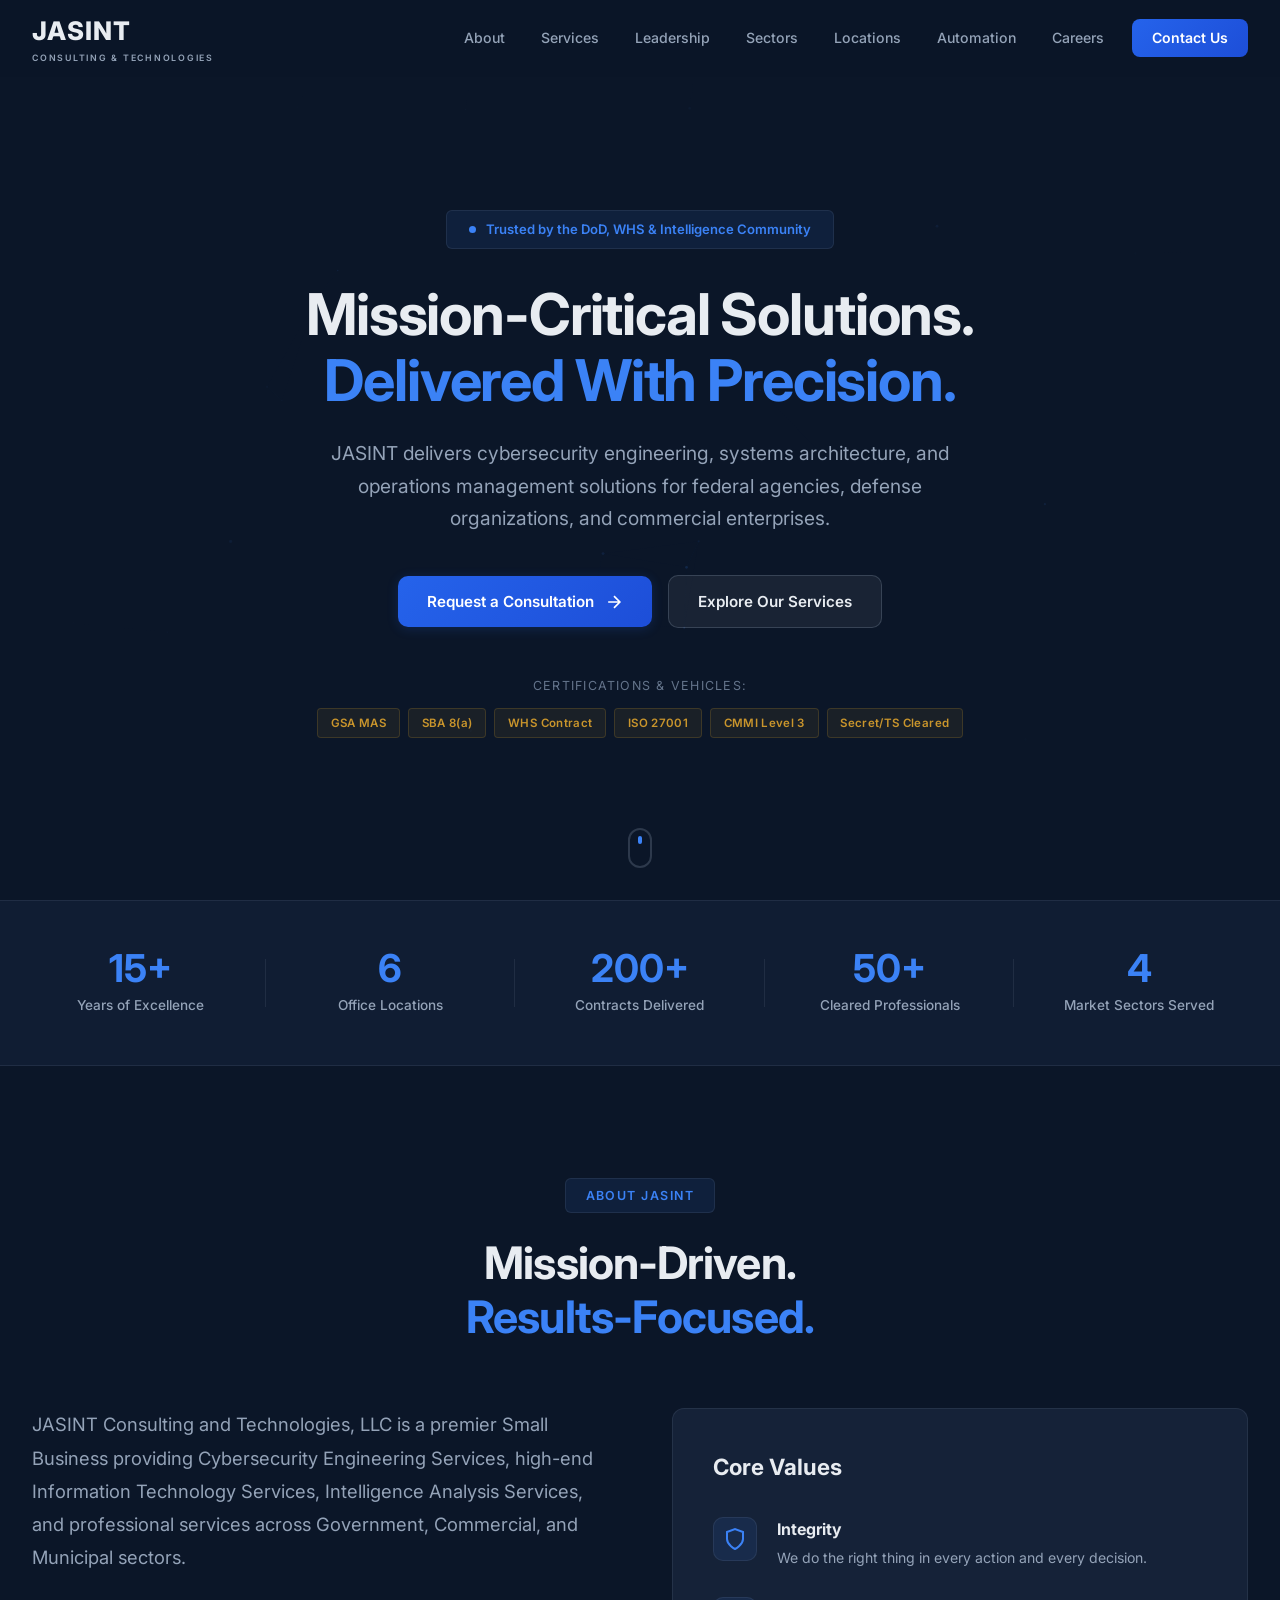
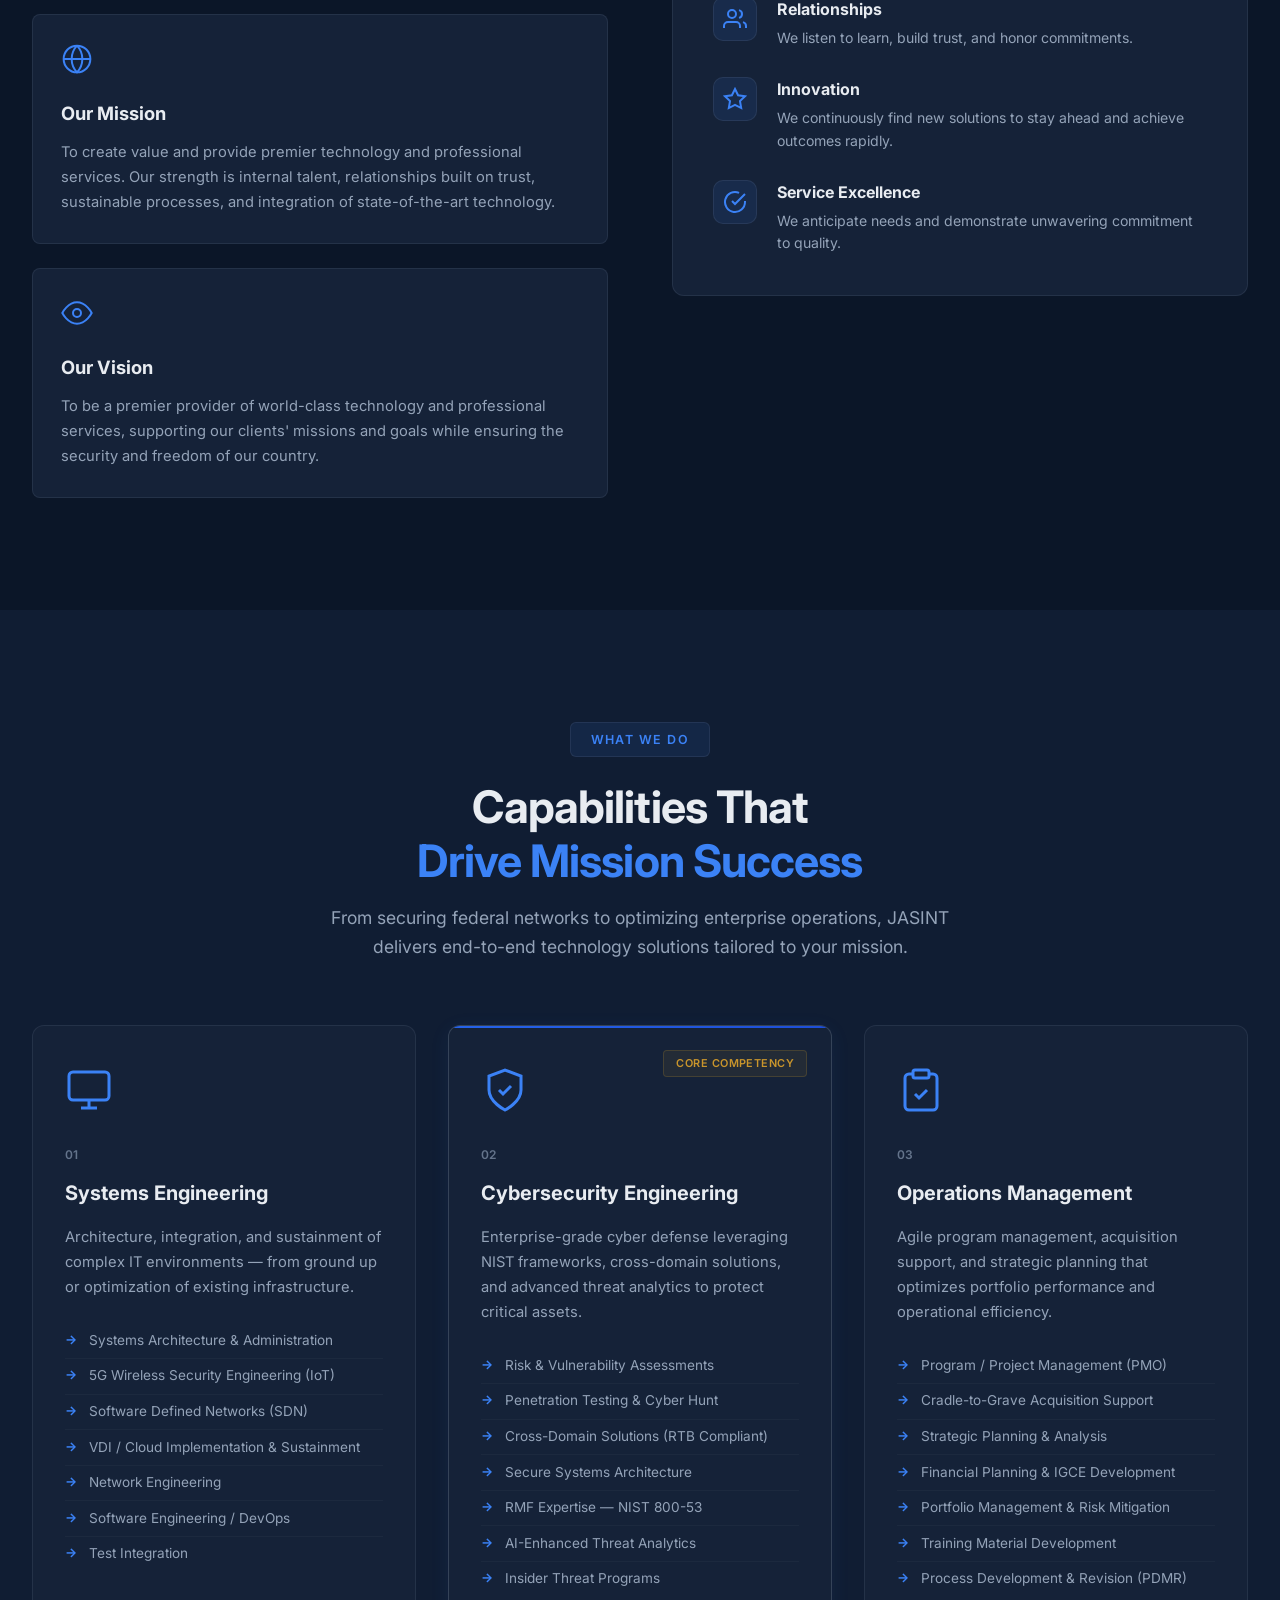
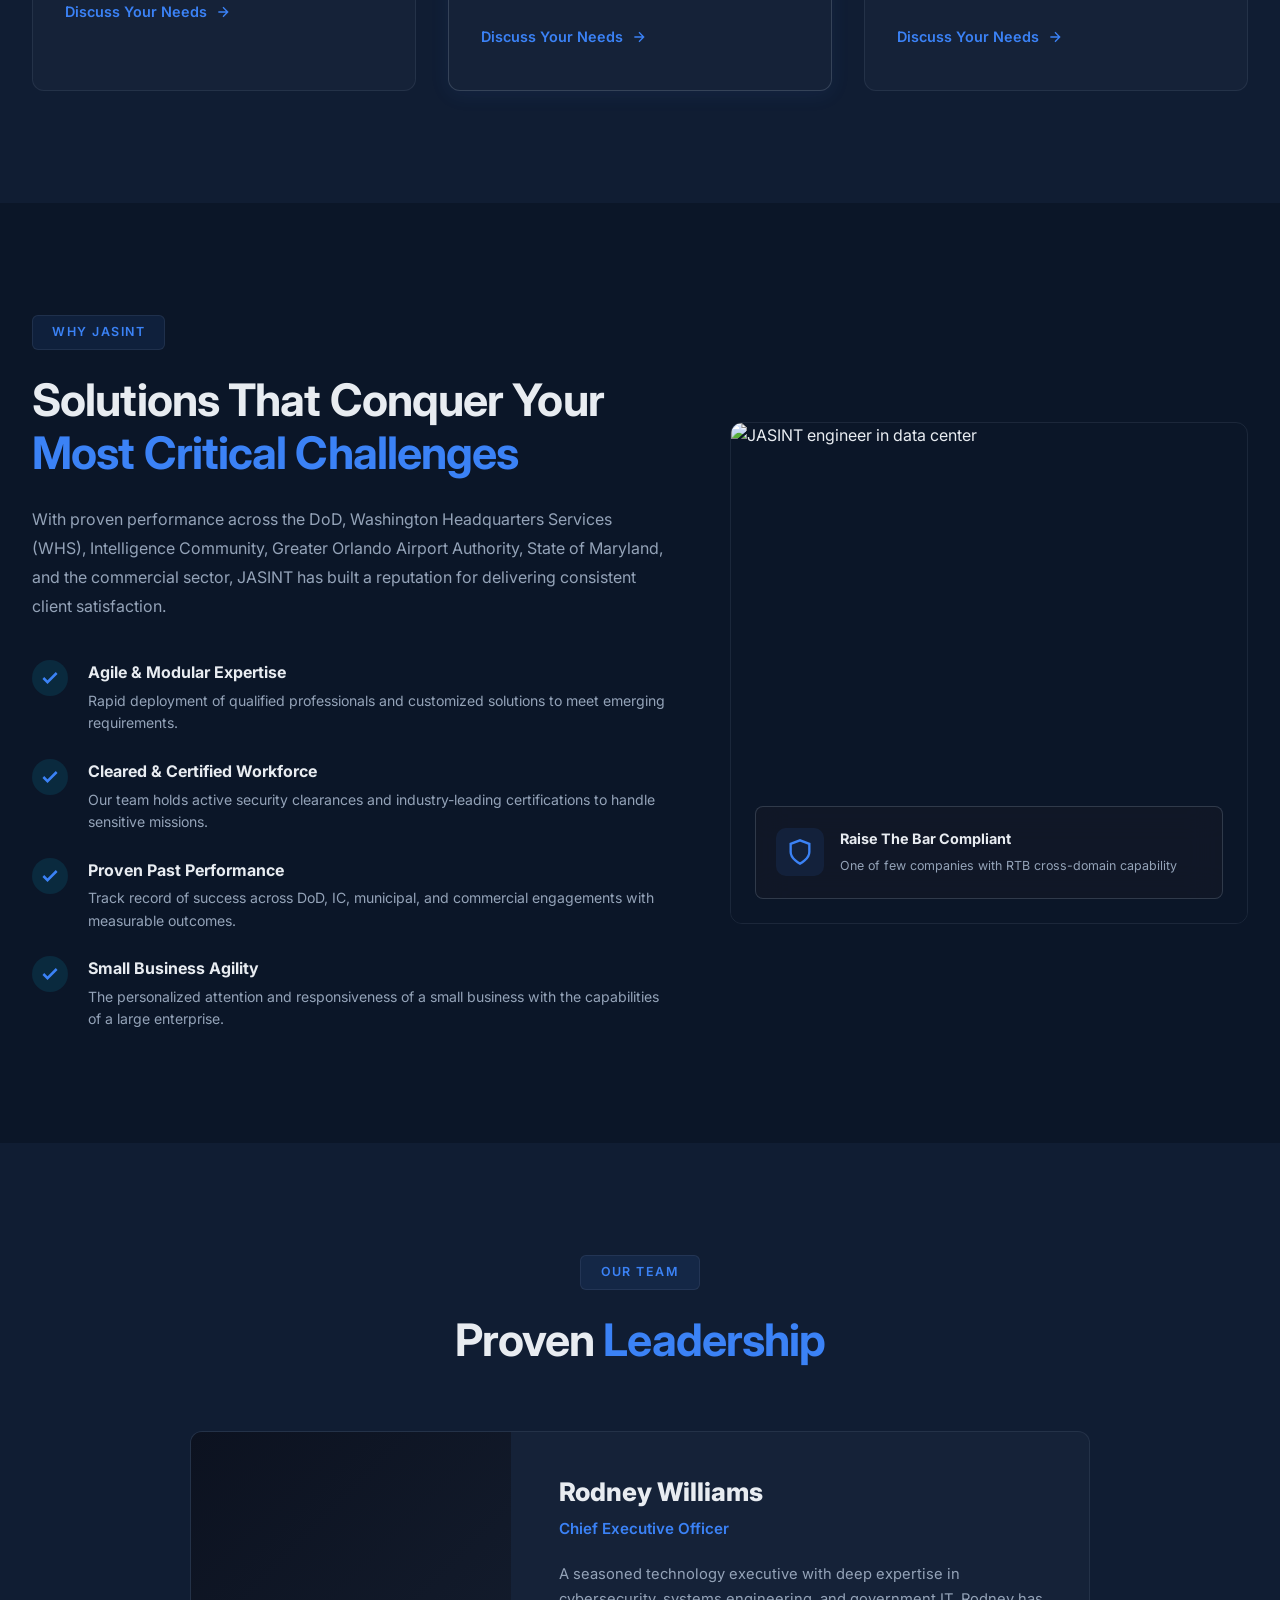
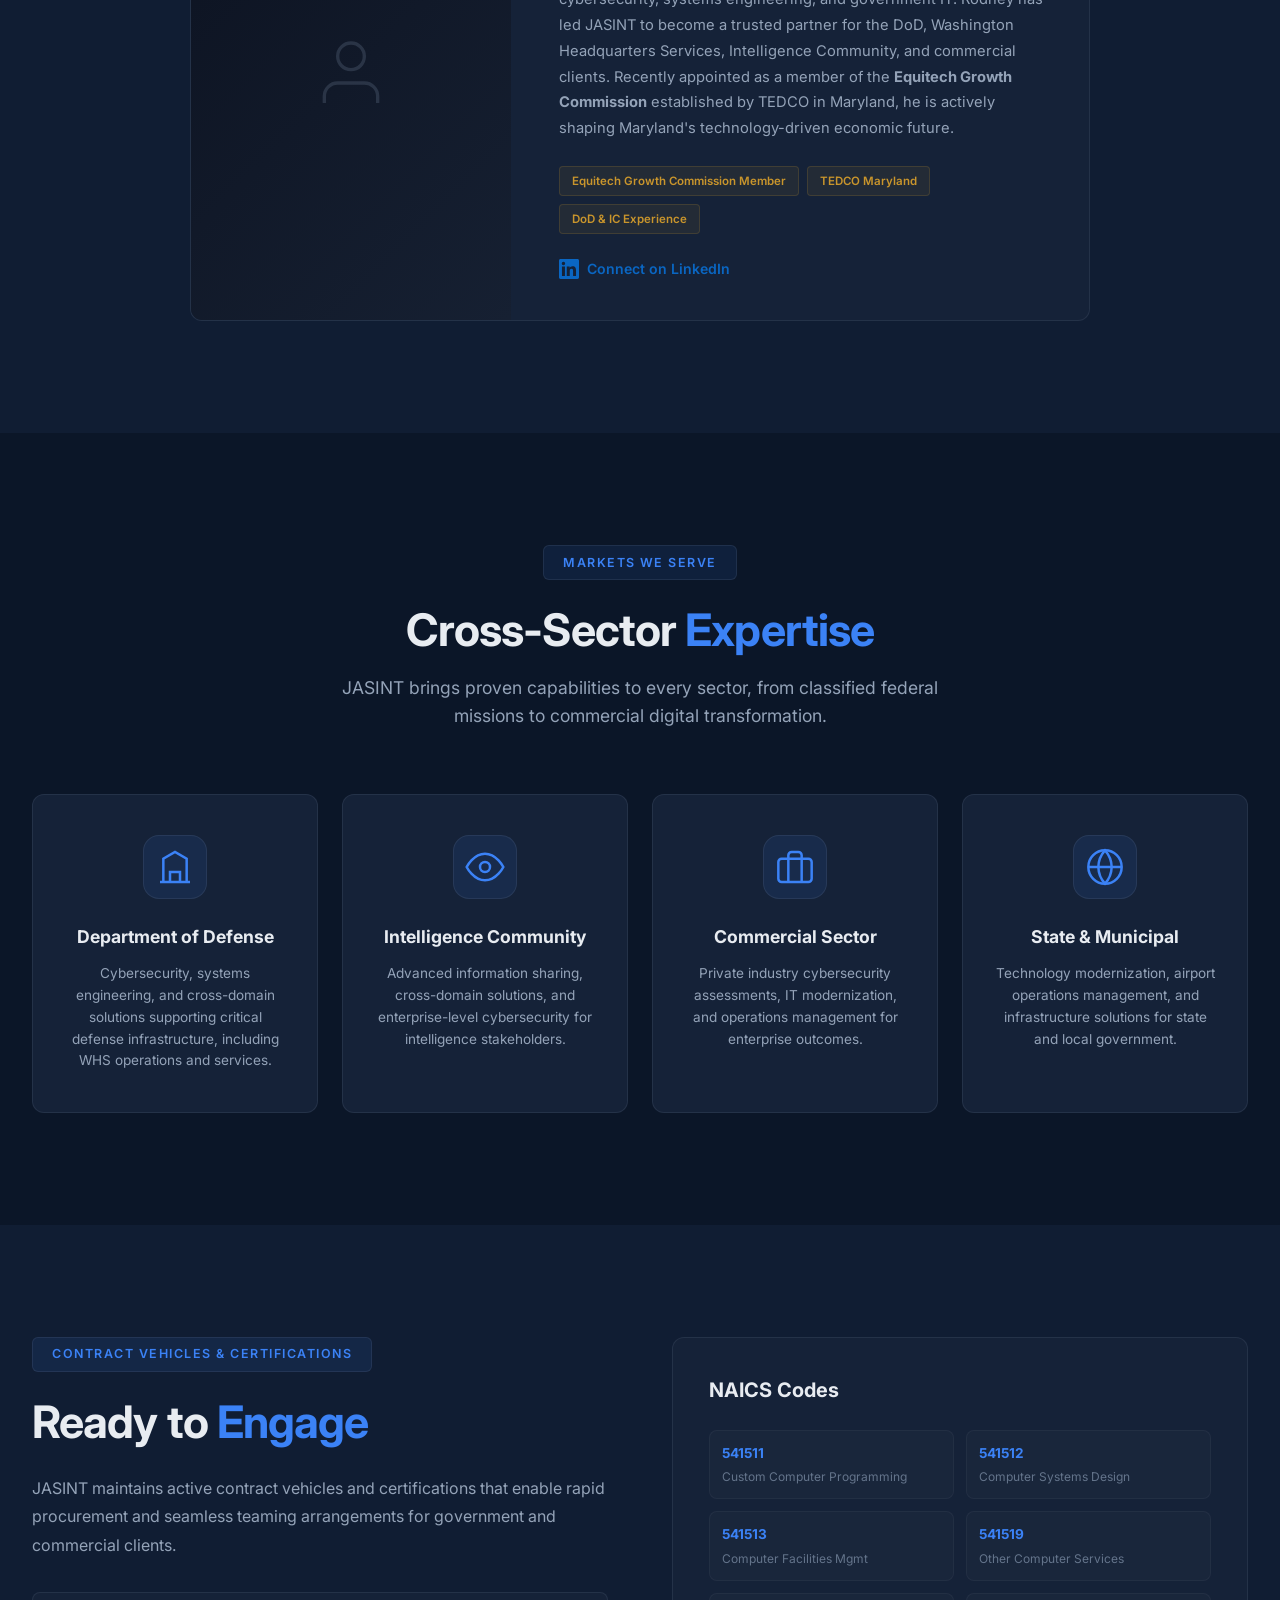
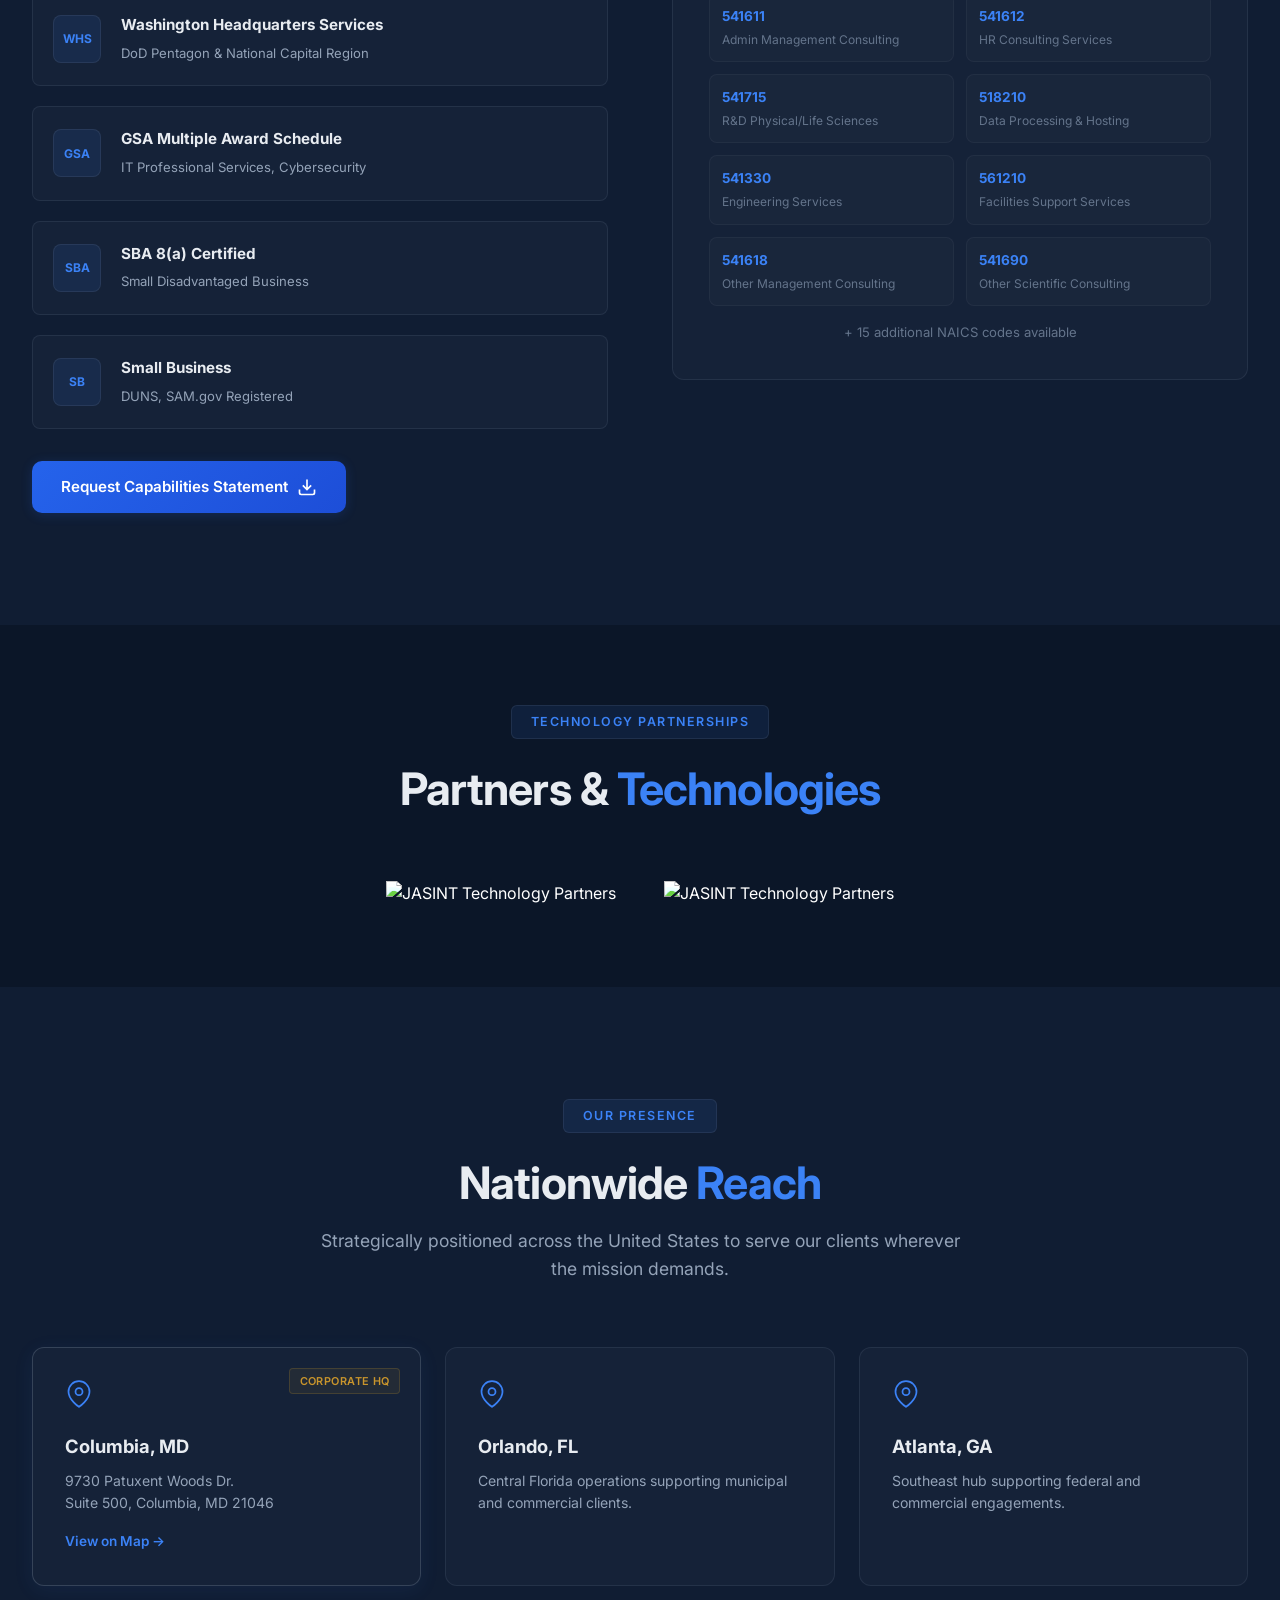
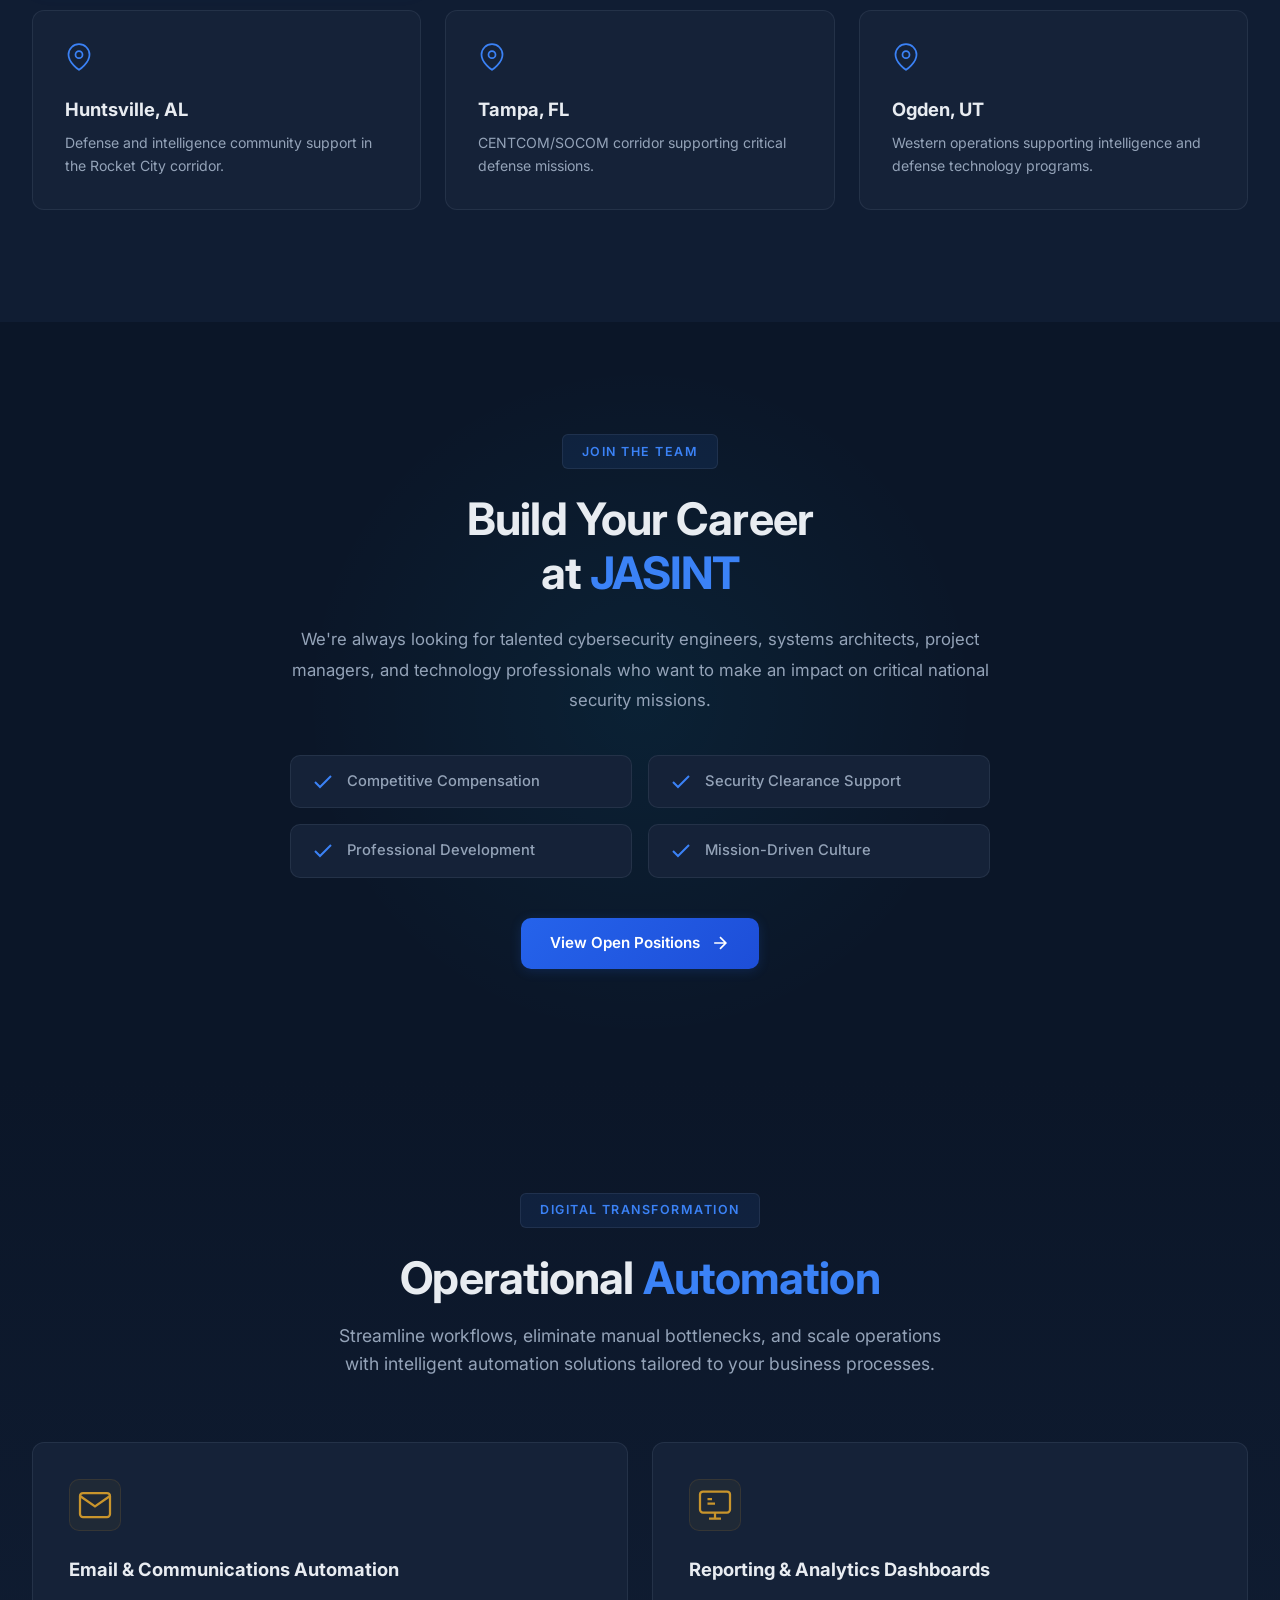
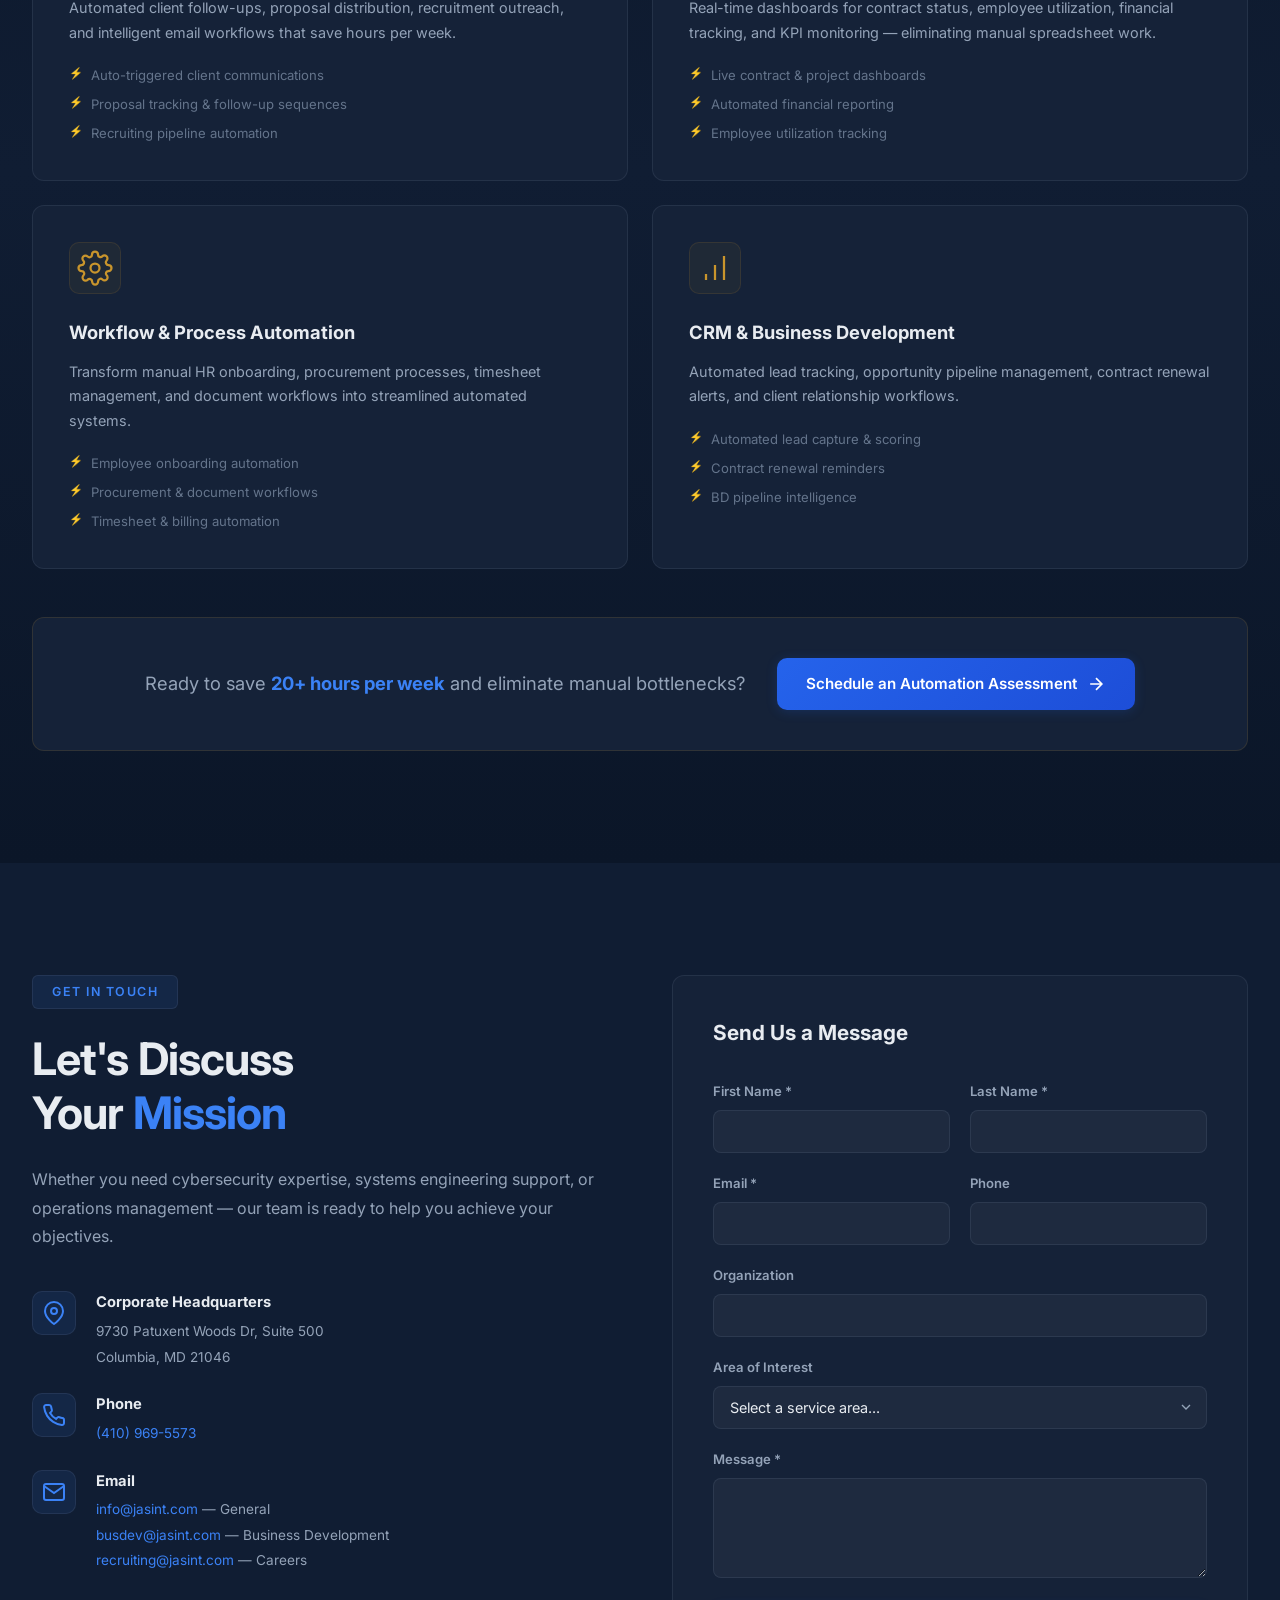
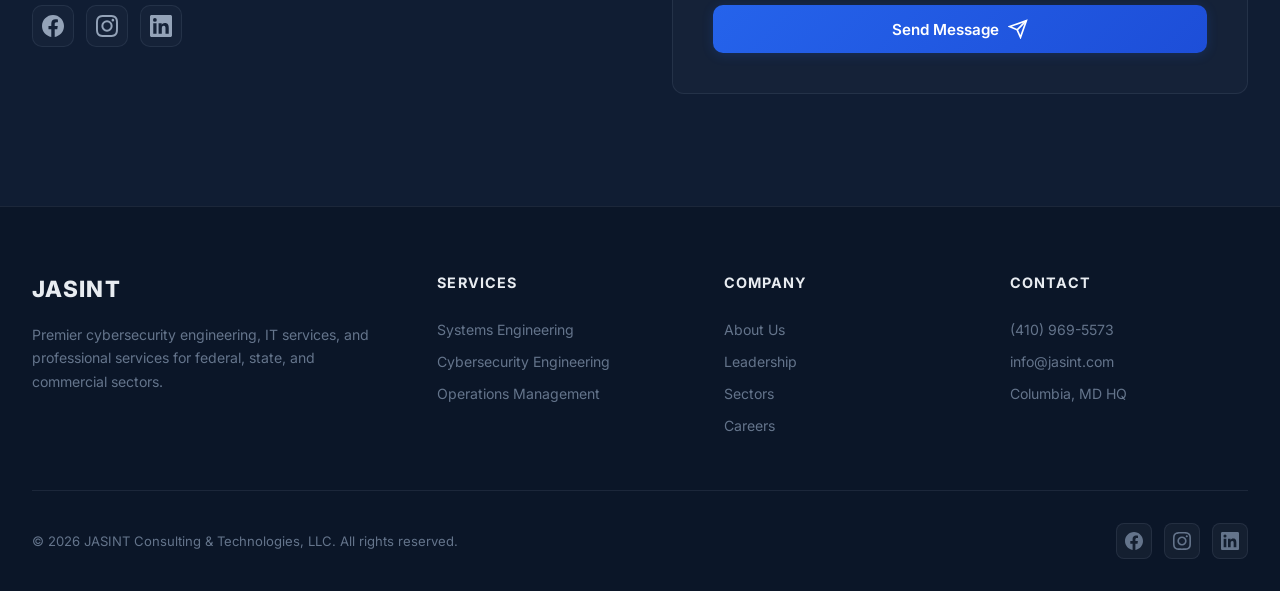
==== index.html @ b940e648 "JASINT Consulting website - initial commit" ====
<!DOCTYPE html>
<html lang="en">
<head>
    <meta charset="UTF-8">
    <meta name="viewport" content="width=device-width, initial-scale=1.0">
    <title>JASINT Consulting &amp; Technologies | Cybersecurity &amp; IT Solutions</title>
    <meta name="description" content="JASINT Consulting and Technologies, LLC — Premier cybersecurity engineering, systems engineering, and operations management for Federal, State, and Commercial sectors.">
    <link rel="preconnect" href="https://fonts.googleapis.com">
    <link rel="preconnect" href="https://fonts.gstatic.com" crossorigin>
    <link href="https://fonts.googleapis.com/css2?family=Inter:wght@300;400;500;600;700;800;900&display=swap" rel="stylesheet">
    <link rel="stylesheet" href="styles.css">
    <link rel="icon" type="image/png" href="https://jasint.com/wp-content/uploads/2023/11/cropped-JASINT-logo-32x32.png">
</head>
<body>

    <!-- ===================== NAVIGATION ===================== -->
    <nav class="navbar" id="navbar">
        <div class="nav-container">
            <a href="#hero" class="nav-logo">
                <img src="https://jasint.com/wp-content/uploads/2023/11/JASINT-logo.png" alt="JASINT Logo" class="logo-img" onerror="this.style.display='none'; this.nextElementSibling.style.display='flex';">
                <div class="logo-fallback" style="display:none;">
                    <span class="logo-text">JASINT</span>
                    <span class="logo-sub">CONSULTING &amp; TECHNOLOGIES</span>
                </div>
            </a>
            <div class="nav-links" id="navLinks">
                <a href="#about" class="nav-link">About</a>
                <a href="#services" class="nav-link">Services</a>
                <a href="#leadership" class="nav-link">Leadership</a>
                <a href="#sectors" class="nav-link">Sectors</a>
                <a href="#locations" class="nav-link">Locations</a>
                <a href="#automation" class="nav-link">Automation</a>
                <a href="#careers" class="nav-link">Careers</a>
                <a href="#contact" class="nav-link nav-cta">Contact Us</a>
            </div>
            <button class="nav-toggle" id="navToggle" aria-label="Toggle navigation">
                <span></span><span></span><span></span>
            </button>
        </div>
    </nav>

    <!-- ===================== HERO ===================== -->
    <section class="hero" id="hero">
        <canvas id="cyberCanvas"></canvas>
        <div class="hero-overlay"></div>
        <div class="hero-content">
            <div class="hero-badge">
                <span class="badge-dot"></span>
                Trusted by the DoD, WHS &amp; Intelligence Community
            </div>
            <h1 class="hero-title">
                Mission-Critical Solutions.<br>
                <span class="gradient-text">Delivered With Precision.</span>
            </h1>
            <p class="hero-subtitle">
                JASINT delivers cybersecurity engineering, systems architecture, and operations management solutions for federal agencies, defense organizations, and commercial enterprises.
            </p>
            <div class="hero-actions">
                <a href="#contact" class="btn btn-primary">
                    <span>Request a Consultation</span>
                    <svg width="20" height="20" viewBox="0 0 24 24" fill="none" stroke="currentColor" stroke-width="2"><path d="M5 12h14M12 5l7 7-7 7"/></svg>
                </a>
                <a href="#services" class="btn btn-secondary">
                    <span>Explore Our Services</span>
                </a>
            </div>
            <div class="hero-certifications">
                <span class="cert-label">Certifications &amp; Vehicles:</span>
                <div class="cert-badges">
                    <span class="cert-badge">GSA MAS</span>
                    <span class="cert-badge">SBA 8(a)</span>
                    <span class="cert-badge">WHS Contract</span>
                    <span class="cert-badge">ISO 27001</span>
                    <span class="cert-badge">CMMI Level 3</span>
                    <span class="cert-badge">Secret/TS Cleared</span>
                </div>
            </div>
        </div>
        <div class="hero-scroll">
            <a href="#about" aria-label="Scroll down">
                <div class="scroll-indicator">
                    <div class="scroll-dot"></div>
                </div>
            </a>
        </div>
    </section>

    <!-- ===================== STATS BAR ===================== -->
    <section class="stats-bar">
        <div class="container">
            <div class="stats-grid">
                <div class="stat-item" data-target="15" data-suffix="+">
                    <div class="stat-number">0</div>
                    <div class="stat-label">Years of Excellence</div>
                </div>
                <div class="stat-item" data-target="6">
                    <div class="stat-number">0</div>
                    <div class="stat-label">Office Locations</div>
                </div>
                <div class="stat-item" data-target="200" data-suffix="+">
                    <div class="stat-number">0</div>
                    <div class="stat-label">Contracts Delivered</div>
                </div>
                <div class="stat-item" data-target="50" data-suffix="+">
                    <div class="stat-number">0</div>
                    <div class="stat-label">Cleared Professionals</div>
                </div>
                <div class="stat-item" data-target="4">
                    <div class="stat-number">0</div>
                    <div class="stat-label">Market Sectors Served</div>
                </div>
            </div>
        </div>
    </section>

    <!-- ===================== ABOUT ===================== -->
    <section class="about" id="about">
        <div class="container">
            <div class="section-header">
                <span class="section-tag">About JASINT</span>
                <h2 class="section-title">Mission-Driven.<br><span class="gradient-text">Results-Focused.</span></h2>
            </div>
            <div class="about-grid">
                <div class="about-content">
                    <p class="about-lead">
                        JASINT Consulting and Technologies, LLC is a premier Small Business providing Cybersecurity Engineering Services, high-end Information Technology Services, Intelligence Analysis Services, and professional services across Government, Commercial, and Municipal sectors.
                    </p>
                    <div class="about-mission-vision">
                        <div class="mv-card">
                            <div class="mv-icon">
                                <svg width="32" height="32" viewBox="0 0 24 24" fill="none" stroke="currentColor" stroke-width="1.5"><circle cx="12" cy="12" r="10"/><path d="M12 2a14.5 14.5 0 000 20 14.5 14.5 0 000-20M2 12h20"/></svg>
                            </div>
                            <h3>Our Mission</h3>
                            <p>To create value and provide premier technology and professional services. Our strength is internal talent, relationships built on trust, sustainable processes, and integration of state-of-the-art technology.</p>
                        </div>
                        <div class="mv-card">
                            <div class="mv-icon">
                                <svg width="32" height="32" viewBox="0 0 24 24" fill="none" stroke="currentColor" stroke-width="1.5"><path d="M1 12s4-8 11-8 11 8 11 8-4 8-11 8-11-8-11-8z"/><circle cx="12" cy="12" r="3"/></svg>
                            </div>
                            <h3>Our Vision</h3>
                            <p>To be a premier provider of world-class technology and professional services, supporting our clients' missions and goals while ensuring the security and freedom of our country.</p>
                        </div>
                    </div>
                </div>
                <div class="about-values">
                    <h3 class="values-title">Core Values</h3>
                    <div class="values-list">
                        <div class="value-item">
                            <div class="value-icon">
                                <svg width="24" height="24" viewBox="0 0 24 24" fill="none" stroke="currentColor" stroke-width="2"><path d="M12 22s8-4 8-10V5l-8-3-8 3v7c0 6 8 10 8 10z"/></svg>
                            </div>
                            <div>
                                <h4>Integrity</h4>
                                <p>We do the right thing in every action and every decision.</p>
                            </div>
                        </div>
                        <div class="value-item">
                            <div class="value-icon">
                                <svg width="24" height="24" viewBox="0 0 24 24" fill="none" stroke="currentColor" stroke-width="2"><path d="M17 21v-2a4 4 0 00-4-4H5a4 4 0 00-4 4v2"/><circle cx="9" cy="7" r="4"/><path d="M23 21v-2a4 4 0 00-3-3.87M16 3.13a4 4 0 010 7.75"/></svg>
                            </div>
                            <div>
                                <h4>Relationships</h4>
                                <p>We listen to learn, build trust, and honor commitments.</p>
                            </div>
                        </div>
                        <div class="value-item">
                            <div class="value-icon">
                                <svg width="24" height="24" viewBox="0 0 24 24" fill="none" stroke="currentColor" stroke-width="2"><polygon points="12 2 15.09 8.26 22 9.27 17 14.14 18.18 21.02 12 17.77 5.82 21.02 7 14.14 2 9.27 8.91 8.26 12 2"/></svg>
                            </div>
                            <div>
                                <h4>Innovation</h4>
                                <p>We continuously find new solutions to stay ahead and achieve outcomes rapidly.</p>
                            </div>
                        </div>
                        <div class="value-item">
                            <div class="value-icon">
                                <svg width="24" height="24" viewBox="0 0 24 24" fill="none" stroke="currentColor" stroke-width="2"><path d="M22 11.08V12a10 10 0 11-5.93-9.14"/><polyline points="22 4 12 14.01 9 11.01"/></svg>
                            </div>
                            <div>
                                <h4>Service Excellence</h4>
                                <p>We anticipate needs and demonstrate unwavering commitment to quality.</p>
                            </div>
                        </div>
                    </div>
                </div>
            </div>
        </div>
    </section>

    <!-- ===================== SERVICES ===================== -->
    <section class="services" id="services">
        <div class="container">
            <div class="section-header">
                <span class="section-tag">What We Do</span>
                <h2 class="section-title">Capabilities That<br><span class="gradient-text">Drive Mission Success</span></h2>
                <p class="section-desc">From securing federal networks to optimizing enterprise operations, JASINT delivers end-to-end technology solutions tailored to your mission.</p>
            </div>
            <div class="services-grid">
                <!-- Systems Engineering -->
                <div class="service-card" data-service="systems">
                    <div class="service-icon-wrap">
                        <svg width="48" height="48" viewBox="0 0 24 24" fill="none" stroke="currentColor" stroke-width="1.5">
                            <rect x="2" y="3" width="20" height="14" rx="2" ry="2"/><line x1="8" y1="21" x2="16" y2="21"/><line x1="12" y1="17" x2="12" y2="21"/>
                        </svg>
                    </div>
                    <div class="service-number">01</div>
                    <h3>Systems Engineering</h3>
                    <p>Architecture, integration, and sustainment of complex IT environments — from ground up or optimization of existing infrastructure.</p>
                    <ul class="service-list">
                        <li>Systems Architecture &amp; Administration</li>
                        <li>5G Wireless Security Engineering (IoT)</li>
                        <li>Software Defined Networks (SDN)</li>
                        <li>VDI / Cloud Implementation &amp; Sustainment</li>
                        <li>Network Engineering</li>
                        <li>Software Engineering / DevOps</li>
                        <li>Test Integration</li>
                    </ul>
                    <a href="#contact" class="service-link">
                        Discuss Your Needs
                        <svg width="16" height="16" viewBox="0 0 24 24" fill="none" stroke="currentColor" stroke-width="2"><path d="M5 12h14M12 5l7 7-7 7"/></svg>
                    </a>
                </div>

                <!-- Cybersecurity -->
                <div class="service-card featured" data-service="cyber">
                    <div class="service-badge">Core Competency</div>
                    <div class="service-icon-wrap">
                        <svg width="48" height="48" viewBox="0 0 24 24" fill="none" stroke="currentColor" stroke-width="1.5">
                            <path d="M12 22s8-4 8-10V5l-8-3-8 3v7c0 6 8 10 8 10z"/><path d="M9 12l2 2 4-4"/>
                        </svg>
                    </div>
                    <div class="service-number">02</div>
                    <h3>Cybersecurity Engineering</h3>
                    <p>Enterprise-grade cyber defense leveraging NIST frameworks, cross-domain solutions, and advanced threat analytics to protect critical assets.</p>
                    <ul class="service-list">
                        <li>Risk &amp; Vulnerability Assessments</li>
                        <li>Penetration Testing &amp; Cyber Hunt</li>
                        <li>Cross-Domain Solutions (RTB Compliant)</li>
                        <li>Secure Systems Architecture</li>
                        <li>RMF Expertise — NIST 800-53</li>
                        <li>AI-Enhanced Threat Analytics</li>
                        <li>Insider Threat Programs</li>
                    </ul>
                    <a href="#contact" class="service-link">
                        Discuss Your Needs
                        <svg width="16" height="16" viewBox="0 0 24 24" fill="none" stroke="currentColor" stroke-width="2"><path d="M5 12h14M12 5l7 7-7 7"/></svg>
                    </a>
                </div>

                <!-- Operations Management -->
                <div class="service-card" data-service="operations">
                    <div class="service-icon-wrap">
                        <svg width="48" height="48" viewBox="0 0 24 24" fill="none" stroke="currentColor" stroke-width="1.5">
                            <path d="M16 4h2a2 2 0 012 2v14a2 2 0 01-2 2H6a2 2 0 01-2-2V6a2 2 0 012-2h2"/><rect x="8" y="2" width="8" height="4" rx="1" ry="1"/><path d="M9 14l2 2 4-4"/>
                        </svg>
                    </div>
                    <div class="service-number">03</div>
                    <h3>Operations Management</h3>
                    <p>Agile program management, acquisition support, and strategic planning that optimizes portfolio performance and operational efficiency.</p>
                    <ul class="service-list">
                        <li>Program / Project Management (PMO)</li>
                        <li>Cradle-to-Grave Acquisition Support</li>
                        <li>Strategic Planning &amp; Analysis</li>
                        <li>Financial Planning &amp; IGCE Development</li>
                        <li>Portfolio Management &amp; Risk Mitigation</li>
                        <li>Training Material Development</li>
                        <li>Process Development &amp; Revision (PDMR)</li>
                    </ul>
                    <a href="#contact" class="service-link">
                        Discuss Your Needs
                        <svg width="16" height="16" viewBox="0 0 24 24" fill="none" stroke="currentColor" stroke-width="2"><path d="M5 12h14M12 5l7 7-7 7"/></svg>
                    </a>
                </div>
            </div>
        </div>
    </section>

    <!-- ===================== WHY JASINT ===================== -->
    <section class="why-jasint">
        <div class="container">
            <div class="why-grid">
                <div class="why-content">
                    <span class="section-tag">Why JASINT</span>
                    <h2 class="section-title">Solutions That Conquer Your<br><span class="gradient-text">Most Critical Challenges</span></h2>
                    <p>With proven performance across the DoD, Washington Headquarters Services (WHS), Intelligence Community, Greater Orlando Airport Authority, State of Maryland, and the commercial sector, JASINT has built a reputation for delivering consistent client satisfaction.</p>
                    <div class="why-features">
                        <div class="why-feature">
                            <div class="why-check">
                                <svg width="20" height="20" viewBox="0 0 24 24" fill="none" stroke="currentColor" stroke-width="3"><polyline points="20 6 9 17 4 12"/></svg>
                            </div>
                            <div>
                                <h4>Agile &amp; Modular Expertise</h4>
                                <p>Rapid deployment of qualified professionals and customized solutions to meet emerging requirements.</p>
                            </div>
                        </div>
                        <div class="why-feature">
                            <div class="why-check">
                                <svg width="20" height="20" viewBox="0 0 24 24" fill="none" stroke="currentColor" stroke-width="3"><polyline points="20 6 9 17 4 12"/></svg>
                            </div>
                            <div>
                                <h4>Cleared &amp; Certified Workforce</h4>
                                <p>Our team holds active security clearances and industry-leading certifications to handle sensitive missions.</p>
                            </div>
                        </div>
                        <div class="why-feature">
                            <div class="why-check">
                                <svg width="20" height="20" viewBox="0 0 24 24" fill="none" stroke="currentColor" stroke-width="3"><polyline points="20 6 9 17 4 12"/></svg>
                            </div>
                            <div>
                                <h4>Proven Past Performance</h4>
                                <p>Track record of success across DoD, IC, municipal, and commercial engagements with measurable outcomes.</p>
                            </div>
                        </div>
                        <div class="why-feature">
                            <div class="why-check">
                                <svg width="20" height="20" viewBox="0 0 24 24" fill="none" stroke="currentColor" stroke-width="3"><polyline points="20 6 9 17 4 12"/></svg>
                            </div>
                            <div>
                                <h4>Small Business Agility</h4>
                                <p>The personalized attention and responsiveness of a small business with the capabilities of a large enterprise.</p>
                            </div>
                        </div>
                    </div>
                </div>
                <div class="why-visual">
                    <div class="why-image-wrapper">
                        <img src="https://jasint.com/wp-content/uploads/2025/06/attractive_young_data_center_tech.png" alt="JASINT engineer in data center" class="why-image">
                        <div class="why-image-overlay"></div>
                        <div class="why-float-card">
                            <div class="float-icon">
                                <svg width="28" height="28" viewBox="0 0 24 24" fill="none" stroke="currentColor" stroke-width="2"><path d="M12 22s8-4 8-10V5l-8-3-8 3v7c0 6 8 10 8 10z"/></svg>
                            </div>
                            <div>
                                <strong>Raise The Bar Compliant</strong>
                                <span>One of few companies with RTB cross-domain capability</span>
                            </div>
                        </div>
                    </div>
                </div>
            </div>
        </div>
    </section>

    <!-- ===================== LEADERSHIP ===================== -->
    <section class="leadership" id="leadership">
        <div class="container">
            <div class="section-header">
                <span class="section-tag">Our Team</span>
                <h2 class="section-title">Proven <span class="gradient-text">Leadership</span></h2>
            </div>
            <div class="leader-card">
                <div class="leader-image">
                    <div class="leader-placeholder">
                        <svg width="80" height="80" viewBox="0 0 24 24" fill="none" stroke="currentColor" stroke-width="1"><path d="M20 21v-2a4 4 0 00-4-4H8a4 4 0 00-4 4v2"/><circle cx="12" cy="7" r="4"/></svg>
                    </div>
                </div>
                <div class="leader-info">
                    <h3>Rodney Williams</h3>
                    <span class="leader-title">Chief Executive Officer</span>
                    <p>A seasoned technology executive with deep expertise in cybersecurity, systems engineering, and government IT. Rodney has led JASINT to become a trusted partner for the DoD, Washington Headquarters Services, Intelligence Community, and commercial clients. Recently appointed as a member of the <strong>Equitech Growth Commission</strong> established by TEDCO in Maryland, he is actively shaping Maryland's technology-driven economic future.</p>
                    <div class="leader-credentials">
                        <span class="credential">Equitech Growth Commission Member</span>
                        <span class="credential">TEDCO Maryland</span>
                        <span class="credential">DoD &amp; IC Experience</span>
                    </div>
                    <a href="https://www.linkedin.com/in/rodney-williams-247a5a3/" target="_blank" rel="noopener" class="leader-linkedin">
                        <svg width="20" height="20" viewBox="0 0 24 24" fill="currentColor"><path d="M20.447 20.452h-3.554v-5.569c0-1.328-.027-3.037-1.852-3.037-1.853 0-2.136 1.445-2.136 2.939v5.667H9.351V9h3.414v1.561h.046c.477-.9 1.637-1.85 3.37-1.85 3.601 0 4.267 2.37 4.267 5.455v6.286zM5.337 7.433a2.062 2.062 0 01-2.063-2.065 2.064 2.064 0 112.063 2.065zm1.782 13.019H3.555V9h3.564v11.452zM22.225 0H1.771C.792 0 0 .774 0 1.729v20.542C0 23.227.792 24 1.771 24h20.451C23.2 24 24 23.227 24 22.271V1.729C24 .774 23.2 0 22.222 0h.003z"/></svg>
                        Connect on LinkedIn
                    </a>
                </div>
            </div>
        </div>
    </section>

    <!-- ===================== SECTORS ===================== -->
    <section class="sectors" id="sectors">
        <div class="container">
            <div class="section-header">
                <span class="section-tag">Markets We Serve</span>
                <h2 class="section-title">Cross-Sector <span class="gradient-text">Expertise</span></h2>
                <p class="section-desc">JASINT brings proven capabilities to every sector, from classified federal missions to commercial digital transformation.</p>
            </div>
            <div class="sectors-grid">
                <div class="sector-card">
                    <div class="sector-icon">
                        <svg width="40" height="40" viewBox="0 0 24 24" fill="none" stroke="currentColor" stroke-width="1.5"><path d="M3 21h18M5 21V7l7-4 7 4v14M9 21v-6h6v6"/></svg>
                    </div>
                    <h3>Department of Defense</h3>
                    <p>Cybersecurity, systems engineering, and cross-domain solutions supporting critical defense infrastructure, including WHS operations and services.</p>
                </div>
                <div class="sector-card">
                    <div class="sector-icon">
                        <svg width="40" height="40" viewBox="0 0 24 24" fill="none" stroke="currentColor" stroke-width="1.5"><path d="M1 12s4-8 11-8 11 8 11 8-4 8-11 8-11-8-11-8z"/><circle cx="12" cy="12" r="3"/></svg>
                    </div>
                    <h3>Intelligence Community</h3>
                    <p>Advanced information sharing, cross-domain solutions, and enterprise-level cybersecurity for intelligence stakeholders.</p>
                </div>
                <div class="sector-card">
                    <div class="sector-icon">
                        <svg width="40" height="40" viewBox="0 0 24 24" fill="none" stroke="currentColor" stroke-width="1.5"><rect x="2" y="7" width="20" height="14" rx="2" ry="2"/><path d="M16 21V5a2 2 0 00-2-2h-4a2 2 0 00-2 2v16"/></svg>
                    </div>
                    <h3>Commercial Sector</h3>
                    <p>Private industry cybersecurity assessments, IT modernization, and operations management for enterprise outcomes.</p>
                </div>
                <div class="sector-card">
                    <div class="sector-icon">
                        <svg width="40" height="40" viewBox="0 0 24 24" fill="none" stroke="currentColor" stroke-width="1.5"><path d="M12 22c5.523 0 10-4.477 10-10S17.523 2 12 2 2 6.477 2 12s4.477 10 10 10z"/><path d="M2 12h20M12 2a15.3 15.3 0 014 10 15.3 15.3 0 01-4 10 15.3 15.3 0 01-4-10A15.3 15.3 0 0112 2z"/></svg>
                    </div>
                    <h3>State &amp; Municipal</h3>
                    <p>Technology modernization, airport operations management, and infrastructure solutions for state and local government.</p>
                </div>
            </div>
        </div>
    </section>

    <!-- ===================== CONTRACT VEHICLES & NAICS ===================== -->
    <section class="contracts">
        <div class="container">
            <div class="contracts-grid">
                <div class="contracts-left">
                    <span class="section-tag">Contract Vehicles &amp; Certifications</span>
                    <h2 class="section-title">Ready to <span class="gradient-text">Engage</span></h2>
                    <p>JASINT maintains active contract vehicles and certifications that enable rapid procurement and seamless teaming arrangements for government and commercial clients.</p>
                    <div class="contract-items">
                        <div class="contract-item">
                            <div class="contract-icon">WHS</div>
                            <div>
                                <strong>Washington Headquarters Services</strong>
                                <span>DoD Pentagon &amp; National Capital Region</span>
                            </div>
                        </div>
                        <div class="contract-item">
                            <div class="contract-icon">GSA</div>
                            <div>
                                <strong>GSA Multiple Award Schedule</strong>
                                <span>IT Professional Services, Cybersecurity</span>
                            </div>
                        </div>
                        <div class="contract-item">
                            <div class="contract-icon">SBA</div>
                            <div>
                                <strong>SBA 8(a) Certified</strong>
                                <span>Small Disadvantaged Business</span>
                            </div>
                        </div>
                        <div class="contract-item">
                            <div class="contract-icon">SB</div>
                            <div>
                                <strong>Small Business</strong>
                                <span>DUNS, SAM.gov Registered</span>
                            </div>
                        </div>
                    </div>
                    <a href="#contact" class="btn btn-primary" style="margin-top: 2rem;">
                        <span>Request Capabilities Statement</span>
                        <svg width="20" height="20" viewBox="0 0 24 24" fill="none" stroke="currentColor" stroke-width="2"><path d="M21 15v4a2 2 0 01-2 2H5a2 2 0 01-2-2v-4M7 10l5 5 5-5M12 15V3"/></svg>
                    </a>
                </div>
                <div class="contracts-right">
                    <h3>NAICS Codes</h3>
                    <div class="naics-grid">
                        <div class="naics-item"><span class="naics-code">541511</span><span class="naics-desc">Custom Computer Programming</span></div>
                        <div class="naics-item"><span class="naics-code">541512</span><span class="naics-desc">Computer Systems Design</span></div>
                        <div class="naics-item"><span class="naics-code">541513</span><span class="naics-desc">Computer Facilities Mgmt</span></div>
                        <div class="naics-item"><span class="naics-code">541519</span><span class="naics-desc">Other Computer Services</span></div>
                        <div class="naics-item"><span class="naics-code">541611</span><span class="naics-desc">Admin Management Consulting</span></div>
                        <div class="naics-item"><span class="naics-code">541612</span><span class="naics-desc">HR Consulting Services</span></div>
                        <div class="naics-item"><span class="naics-code">541715</span><span class="naics-desc">R&amp;D Physical/Life Sciences</span></div>
                        <div class="naics-item"><span class="naics-code">518210</span><span class="naics-desc">Data Processing &amp; Hosting</span></div>
                        <div class="naics-item"><span class="naics-code">541330</span><span class="naics-desc">Engineering Services</span></div>
                        <div class="naics-item"><span class="naics-code">561210</span><span class="naics-desc">Facilities Support Services</span></div>
                        <div class="naics-item"><span class="naics-code">541618</span><span class="naics-desc">Other Management Consulting</span></div>
                        <div class="naics-item"><span class="naics-code">541690</span><span class="naics-desc">Other Scientific Consulting</span></div>
                    </div>
                    <p class="naics-more">+ 15 additional NAICS codes available</p>
                </div>
            </div>
        </div>
    </section>

    <!-- ===================== PARTNERS ===================== -->
    <section class="partners">
        <div class="container">
            <div class="section-header">
                <span class="section-tag">Technology Partnerships</span>
                <h2 class="section-title">Partners &amp; <span class="gradient-text">Technologies</span></h2>
            </div>
            <div class="partners-logos">
                <img src="https://jasint.com/wp-content/uploads/2025/05/logos-3.png" alt="JASINT Technology Partners" class="partner-logo-img">
                <img src="https://jasint.com/wp-content/uploads/2025/05/logos-4.png" alt="JASINT Technology Partners" class="partner-logo-img">
            </div>
        </div>
    </section>

    <!-- ===================== LOCATIONS ===================== -->
    <section class="locations" id="locations">
        <div class="container">
            <div class="section-header">
                <span class="section-tag">Our Presence</span>
                <h2 class="section-title">Nationwide <span class="gradient-text">Reach</span></h2>
                <p class="section-desc">Strategically positioned across the United States to serve our clients wherever the mission demands.</p>
            </div>
            <div class="locations-grid">
                <div class="location-card hq">
                    <div class="location-badge">Corporate HQ</div>
                    <div class="location-icon">
                        <svg width="28" height="28" viewBox="0 0 24 24" fill="none" stroke="currentColor" stroke-width="1.5"><path d="M21 10c0 7-9 13-9 13s-9-6-9-13a9 9 0 0118 0z"/><circle cx="12" cy="10" r="3"/></svg>
                    </div>
                    <h3>Columbia, MD</h3>
                    <p>9730 Patuxent Woods Dr.<br>Suite 500, Columbia, MD 21046</p>
                    <a href="https://goo.gl/maps/BZiQcs5r3PM6YDzn8" target="_blank" rel="noopener" class="location-link">View on Map →</a>
                </div>
                <div class="location-card">
                    <div class="location-icon">
                        <svg width="28" height="28" viewBox="0 0 24 24" fill="none" stroke="currentColor" stroke-width="1.5"><path d="M21 10c0 7-9 13-9 13s-9-6-9-13a9 9 0 0118 0z"/><circle cx="12" cy="10" r="3"/></svg>
                    </div>
                    <h3>Orlando, FL</h3>
                    <p>Central Florida operations supporting municipal and commercial clients.</p>
                </div>
                <div class="location-card">
                    <div class="location-icon">
                        <svg width="28" height="28" viewBox="0 0 24 24" fill="none" stroke="currentColor" stroke-width="1.5"><path d="M21 10c0 7-9 13-9 13s-9-6-9-13a9 9 0 0118 0z"/><circle cx="12" cy="10" r="3"/></svg>
                    </div>
                    <h3>Atlanta, GA</h3>
                    <p>Southeast hub supporting federal and commercial engagements.</p>
                </div>
                <div class="location-card">
                    <div class="location-icon">
                        <svg width="28" height="28" viewBox="0 0 24 24" fill="none" stroke="currentColor" stroke-width="1.5"><path d="M21 10c0 7-9 13-9 13s-9-6-9-13a9 9 0 0118 0z"/><circle cx="12" cy="10" r="3"/></svg>
                    </div>
                    <h3>Huntsville, AL</h3>
                    <p>Defense and intelligence community support in the Rocket City corridor.</p>
                </div>
                <div class="location-card">
                    <div class="location-icon">
                        <svg width="28" height="28" viewBox="0 0 24 24" fill="none" stroke="currentColor" stroke-width="1.5"><path d="M21 10c0 7-9 13-9 13s-9-6-9-13a9 9 0 0118 0z"/><circle cx="12" cy="10" r="3"/></svg>
                    </div>
                    <h3>Tampa, FL</h3>
                    <p>CENTCOM/SOCOM corridor supporting critical defense missions.</p>
                </div>
                <div class="location-card">
                    <div class="location-icon">
                        <svg width="28" height="28" viewBox="0 0 24 24" fill="none" stroke="currentColor" stroke-width="1.5"><path d="M21 10c0 7-9 13-9 13s-9-6-9-13a9 9 0 0118 0z"/><circle cx="12" cy="10" r="3"/></svg>
                    </div>
                    <h3>Ogden, UT</h3>
                    <p>Western operations supporting intelligence and defense technology programs.</p>
                </div>
            </div>
        </div>
    </section>

    <!-- ===================== CAREERS ===================== -->
    <section class="careers" id="careers">
        <div class="container">
            <div class="careers-content">
                <span class="section-tag">Join the Team</span>
                <h2 class="section-title">Build Your Career<br>at <span class="gradient-text">JASINT</span></h2>
                <p>We're always looking for talented cybersecurity engineers, systems architects, project managers, and technology professionals who want to make an impact on critical national security missions.</p>
                <div class="careers-perks">
                    <div class="perk">
                        <svg width="24" height="24" viewBox="0 0 24 24" fill="none" stroke="currentColor" stroke-width="2"><polyline points="20 6 9 17 4 12"/></svg>
                        <span>Competitive Compensation</span>
                    </div>
                    <div class="perk">
                        <svg width="24" height="24" viewBox="0 0 24 24" fill="none" stroke="currentColor" stroke-width="2"><polyline points="20 6 9 17 4 12"/></svg>
                        <span>Security Clearance Support</span>
                    </div>
                    <div class="perk">
                        <svg width="24" height="24" viewBox="0 0 24 24" fill="none" stroke="currentColor" stroke-width="2"><polyline points="20 6 9 17 4 12"/></svg>
                        <span>Professional Development</span>
                    </div>
                    <div class="perk">
                        <svg width="24" height="24" viewBox="0 0 24 24" fill="none" stroke="currentColor" stroke-width="2"><polyline points="20 6 9 17 4 12"/></svg>
                        <span>Mission-Driven Culture</span>
                    </div>
                </div>
                <a href="mailto:recruiting@jasint.com" class="btn btn-primary">
                    <span>View Open Positions</span>
                    <svg width="20" height="20" viewBox="0 0 24 24" fill="none" stroke="currentColor" stroke-width="2"><path d="M5 12h14M12 5l7 7-7 7"/></svg>
                </a>
            </div>
        </div>
    </section>

    <!-- ===================== AUTOMATION / DIGITAL TRANSFORMATION ===================== -->
    <section class="automation" id="automation">
        <div class="container">
            <div class="section-header">
                <span class="section-tag">Digital Transformation</span>
                <h2 class="section-title">Operational <span class="gradient-text">Automation</span></h2>
                <p class="section-desc">Streamline workflows, eliminate manual bottlenecks, and scale operations with intelligent automation solutions tailored to your business processes.</p>
            </div>
            <div class="automation-grid">
                <div class="auto-card">
                    <div class="auto-icon">
                        <svg width="36" height="36" viewBox="0 0 24 24" fill="none" stroke="currentColor" stroke-width="1.5"><path d="M4 4h16c1.1 0 2 .9 2 2v12c0 1.1-.9 2-2 2H4c-1.1 0-2-.9-2-2V6c0-1.1.9-2 2-2z"/><polyline points="22,6 12,13 2,6"/></svg>
                    </div>
                    <h3>Email &amp; Communications Automation</h3>
                    <p>Automated client follow-ups, proposal distribution, recruitment outreach, and intelligent email workflows that save hours per week.</p>
                    <ul class="auto-benefits">
                        <li>Auto-triggered client communications</li>
                        <li>Proposal tracking &amp; follow-up sequences</li>
                        <li>Recruiting pipeline automation</li>
                    </ul>
                </div>
                <div class="auto-card">
                    <div class="auto-icon">
                        <svg width="36" height="36" viewBox="0 0 24 24" fill="none" stroke="currentColor" stroke-width="1.5"><rect x="2" y="3" width="20" height="14" rx="2" ry="2"/><line x1="8" y1="21" x2="16" y2="21"/><line x1="12" y1="17" x2="12" y2="21"/><path d="M7 8h3M7 11h5"/></svg>
                    </div>
                    <h3>Reporting &amp; Analytics Dashboards</h3>
                    <p>Real-time dashboards for contract status, employee utilization, financial tracking, and KPI monitoring — eliminating manual spreadsheet work.</p>
                    <ul class="auto-benefits">
                        <li>Live contract &amp; project dashboards</li>
                        <li>Automated financial reporting</li>
                        <li>Employee utilization tracking</li>
                    </ul>
                </div>
                <div class="auto-card">
                    <div class="auto-icon">
                        <svg width="36" height="36" viewBox="0 0 24 24" fill="none" stroke="currentColor" stroke-width="1.5"><circle cx="12" cy="12" r="3"/><path d="M19.4 15a1.65 1.65 0 00.33 1.82l.06.06a2 2 0 010 2.83 2 2 0 01-2.83 0l-.06-.06a1.65 1.65 0 00-1.82-.33 1.65 1.65 0 00-1 1.51V21a2 2 0 01-2 2 2 2 0 01-2-2v-.09A1.65 1.65 0 009 19.4a1.65 1.65 0 00-1.82.33l-.06.06a2 2 0 01-2.83 0 2 2 0 010-2.83l.06-.06A1.65 1.65 0 004.68 15a1.65 1.65 0 00-1.51-1H3a2 2 0 01-2-2 2 2 0 012-2h.09A1.65 1.65 0 004.6 9a1.65 1.65 0 00-.33-1.82l-.06-.06a2 2 0 010-2.83 2 2 0 012.83 0l.06.06A1.65 1.65 0 009 4.68a1.65 1.65 0 001-1.51V3a2 2 0 012-2 2 2 0 012 2v.09a1.65 1.65 0 001 1.51 1.65 1.65 0 001.82-.33l.06-.06a2 2 0 012.83 0 2 2 0 010 2.83l-.06.06A1.65 1.65 0 0019.4 9a1.65 1.65 0 001.51 1H21a2 2 0 012 2 2 2 0 01-2 2h-.09a1.65 1.65 0 00-1.51 1z"/></svg>
                    </div>
                    <h3>Workflow &amp; Process Automation</h3>
                    <p>Transform manual HR onboarding, procurement processes, timesheet management, and document workflows into streamlined automated systems.</p>
                    <ul class="auto-benefits">
                        <li>Employee onboarding automation</li>
                        <li>Procurement &amp; document workflows</li>
                        <li>Timesheet &amp; billing automation</li>
                    </ul>
                </div>
                <div class="auto-card">
                    <div class="auto-icon">
                        <svg width="36" height="36" viewBox="0 0 24 24" fill="none" stroke="currentColor" stroke-width="1.5"><path d="M12 20V10M18 20V4M6 20v-4"/></svg>
                    </div>
                    <h3>CRM &amp; Business Development</h3>
                    <p>Automated lead tracking, opportunity pipeline management, contract renewal alerts, and client relationship workflows.</p>
                    <ul class="auto-benefits">
                        <li>Automated lead capture &amp; scoring</li>
                        <li>Contract renewal reminders</li>
                        <li>BD pipeline intelligence</li>
                    </ul>
                </div>
            </div>
            <div class="automation-cta">
                <p>Ready to save <strong>20+ hours per week</strong> and eliminate manual bottlenecks?</p>
                <a href="#contact" class="btn btn-primary">
                    <span>Schedule an Automation Assessment</span>
                    <svg width="20" height="20" viewBox="0 0 24 24" fill="none" stroke="currentColor" stroke-width="2"><path d="M5 12h14M12 5l7 7-7 7"/></svg>
                </a>
            </div>
        </div>
    </section>

    <!-- ===================== CONTACT ===================== -->
    <section class="contact" id="contact">
        <div class="container">
            <div class="contact-grid">
                <div class="contact-info">
                    <span class="section-tag">Get In Touch</span>
                    <h2 class="section-title">Let's Discuss<br>Your <span class="gradient-text">Mission</span></h2>
                    <p>Whether you need cybersecurity expertise, systems engineering support, or operations management — our team is ready to help you achieve your objectives.</p>
                    <div class="contact-details">
                        <div class="contact-item">
                            <div class="contact-icon">
                                <svg width="24" height="24" viewBox="0 0 24 24" fill="none" stroke="currentColor" stroke-width="2"><path d="M21 10c0 7-9 13-9 13s-9-6-9-13a9 9 0 0118 0z"/><circle cx="12" cy="10" r="3"/></svg>
                            </div>
                            <div>
                                <strong>Corporate Headquarters</strong>
                                <span>9730 Patuxent Woods Dr, Suite 500<br>Columbia, MD 21046</span>
                            </div>
                        </div>
                        <div class="contact-item">
                            <div class="contact-icon">
                                <svg width="24" height="24" viewBox="0 0 24 24" fill="none" stroke="currentColor" stroke-width="2"><path d="M22 16.92v3a2 2 0 01-2.18 2 19.79 19.79 0 01-8.63-3.07 19.5 19.5 0 01-6-6 19.79 19.79 0 01-3.07-8.67A2 2 0 014.11 2h3a2 2 0 012 1.72c.127.96.361 1.903.7 2.81a2 2 0 01-.45 2.11L8.09 9.91a16 16 0 006 6l1.27-1.27a2 2 0 012.11-.45c.907.339 1.85.573 2.81.7A2 2 0 0122 16.92z"/></svg>
                            </div>
                            <div>
                                <strong>Phone</strong>
                                <span><a href="tel:4109695573">(410) 969-5573</a></span>
                            </div>
                        </div>
                        <div class="contact-item">
                            <div class="contact-icon">
                                <svg width="24" height="24" viewBox="0 0 24 24" fill="none" stroke="currentColor" stroke-width="2"><path d="M4 4h16c1.1 0 2 .9 2 2v12c0 1.1-.9 2-2 2H4c-1.1 0-2-.9-2-2V6c0-1.1.9-2 2-2z"/><polyline points="22,6 12,13 2,6"/></svg>
                            </div>
                            <div>
                                <strong>Email</strong>
                                <span>
                                    <a href="mailto:info@jasint.com">info@jasint.com</a> — General<br>
                                    <a href="mailto:busdev@jasint.com">busdev@jasint.com</a> — Business Development<br>
                                    <a href="mailto:recruiting@jasint.com">recruiting@jasint.com</a> — Careers
                                </span>
                            </div>
                        </div>
                    </div>
                    <div class="contact-socials">
                        <a href="https://www.facebook.com/JasintConsultingandTechnologies" target="_blank" rel="noopener" aria-label="Facebook">
                            <svg width="22" height="22" viewBox="0 0 24 24" fill="currentColor"><path d="M24 12.073c0-6.627-5.373-12-12-12s-12 5.373-12 12c0 5.99 4.388 10.954 10.125 11.854v-8.385H7.078v-3.47h3.047V9.43c0-3.007 1.792-4.669 4.533-4.669 1.312 0 2.686.235 2.686.235v2.953H15.83c-1.491 0-1.956.925-1.956 1.874v2.25h3.328l-.532 3.47h-2.796v8.385C19.612 23.027 24 18.062 24 12.073z"/></svg>
                        </a>
                        <a href="https://www.instagram.com/jasintconsultingandtechnology/" target="_blank" rel="noopener" aria-label="Instagram">
                            <svg width="22" height="22" viewBox="0 0 24 24" fill="currentColor"><path d="M12 0C8.74 0 8.333.015 7.053.072 5.775.132 4.905.333 4.14.63c-.789.306-1.459.717-2.126 1.384S.935 3.35.63 4.14C.333 4.905.131 5.775.072 7.053.012 8.333 0 8.74 0 12s.015 3.667.072 4.947c.06 1.277.261 2.148.558 2.913.306.788.717 1.459 1.384 2.126.667.666 1.336 1.079 2.126 1.384.766.296 1.636.499 2.913.558C8.333 23.988 8.74 24 12 24s3.667-.015 4.947-.072c1.277-.06 2.148-.262 2.913-.558.788-.306 1.459-.718 2.126-1.384.666-.667 1.079-1.335 1.384-2.126.296-.765.499-1.636.558-2.913.06-1.28.072-1.687.072-4.947s-.015-3.667-.072-4.947c-.06-1.277-.262-2.149-.558-2.913-.306-.789-.718-1.459-1.384-2.126C21.319 1.347 20.651.935 19.86.63c-.765-.297-1.636-.499-2.913-.558C15.667.012 15.26 0 12 0zm0 2.16c3.203 0 3.585.016 4.85.071 1.17.055 1.805.249 2.227.415.562.217.96.477 1.382.896.419.42.679.819.896 1.381.164.422.36 1.057.413 2.227.057 1.266.07 1.646.07 4.85s-.015 3.585-.074 4.85c-.061 1.17-.256 1.805-.421 2.227-.224.562-.479.96-.899 1.382-.419.419-.824.679-1.38.896-.42.164-1.065.36-2.235.413-1.274.057-1.649.07-4.859.07-3.211 0-3.586-.015-4.859-.074-1.171-.061-1.816-.256-2.236-.421-.569-.224-.96-.479-1.379-.899-.421-.419-.69-.824-.9-1.38-.165-.42-.359-1.065-.42-2.235-.045-1.26-.061-1.649-.061-4.844 0-3.196.016-3.586.061-4.861.061-1.17.255-1.814.42-2.234.21-.57.479-.96.9-1.381.419-.419.81-.689 1.379-.898.42-.166 1.051-.361 2.221-.421 1.275-.045 1.65-.06 4.859-.06l.045.03zm0 3.678a6.162 6.162 0 100 12.324 6.162 6.162 0 100-12.324zM12 16c-2.21 0-4-1.79-4-4s1.79-4 4-4 4 1.79 4 4-1.79 4-4 4zm7.846-10.405a1.441 1.441 0 11-2.88 0 1.441 1.441 0 012.88 0z"/></svg>
                        </a>
                        <a href="https://www.linkedin.com/company/jasint-consulting-and-technologies/posts/" target="_blank" rel="noopener" aria-label="LinkedIn">
                            <svg width="22" height="22" viewBox="0 0 24 24" fill="currentColor"><path d="M20.447 20.452h-3.554v-5.569c0-1.328-.027-3.037-1.852-3.037-1.853 0-2.136 1.445-2.136 2.939v5.667H9.351V9h3.414v1.561h.046c.477-.9 1.637-1.85 3.37-1.85 3.601 0 4.267 2.37 4.267 5.455v6.286zM5.337 7.433a2.062 2.062 0 01-2.063-2.065 2.064 2.064 0 112.063 2.065zm1.782 13.019H3.555V9h3.564v11.452zM22.225 0H1.771C.792 0 0 .774 0 1.729v20.542C0 23.227.792 24 1.771 24h20.451C23.2 24 24 23.227 24 22.271V1.729C24 .774 23.2 0 22.222 0h.003z"/></svg>
                        </a>
                    </div>
                </div>
                <div class="contact-form-wrap">
                    <form class="contact-form" id="contactForm">
                        <h3>Send Us a Message</h3>
                        <div class="form-row">
                            <div class="form-group">
                                <label for="firstName">First Name *</label>
                                <input type="text" id="firstName" name="firstName" required>
                            </div>
                            <div class="form-group">
                                <label for="lastName">Last Name *</label>
                                <input type="text" id="lastName" name="lastName" required>
                            </div>
                        </div>
                        <div class="form-row">
                            <div class="form-group">
                                <label for="email">Email *</label>
                                <input type="email" id="email" name="email" required>
                            </div>
                            <div class="form-group">
                                <label for="phone">Phone</label>
                                <input type="tel" id="phone" name="phone">
                            </div>
                        </div>
                        <div class="form-group">
                            <label for="organization">Organization</label>
                            <input type="text" id="organization" name="organization">
                        </div>
                        <div class="form-group">
                            <label for="interest">Area of Interest</label>
                            <select id="interest" name="interest">
                                <option value="">Select a service area...</option>
                                <option value="cybersecurity">Cybersecurity Engineering</option>
                                <option value="systems">Systems Engineering</option>
                                <option value="operations">Operations Management</option>
                                <option value="careers">Career Opportunities</option>
                                <option value="teaming">Teaming / Partnerships</option>
                                <option value="other">Other</option>
                            </select>
                        </div>
                        <div class="form-group">
                            <label for="message">Message *</label>
                            <textarea id="message" name="message" rows="4" required></textarea>
                        </div>
                        <button type="submit" class="btn btn-primary btn-full">
                            <span>Send Message</span>
                            <svg width="20" height="20" viewBox="0 0 24 24" fill="none" stroke="currentColor" stroke-width="2"><line x1="22" y1="2" x2="11" y2="13"/><polygon points="22 2 15 22 11 13 2 9 22 2"/></svg>
                        </button>
                    </form>
                </div>
            </div>
        </div>
    </section>

    <!-- ===================== FOOTER ===================== -->
    <footer class="footer">
        <div class="container">
            <div class="footer-grid">
                <div class="footer-brand">
                    <img src="https://jasint.com/wp-content/uploads/2023/11/JASINT-logo.png" alt="JASINT Logo" class="footer-logo" onerror="this.style.display='none'; this.nextElementSibling.style.display='block';">
                    <div class="footer-logo-fallback" style="display:none;">
                        <span class="logo-text">JASINT</span>
                    </div>
                    <p>Premier cybersecurity engineering, IT services, and professional services for federal, state, and commercial sectors.</p>
                </div>
                <div class="footer-col">
                    <h4>Services</h4>
                    <a href="#services">Systems Engineering</a>
                    <a href="#services">Cybersecurity Engineering</a>
                    <a href="#services">Operations Management</a>
                </div>
                <div class="footer-col">
                    <h4>Company</h4>
                    <a href="#about">About Us</a>
                    <a href="#leadership">Leadership</a>
                    <a href="#sectors">Sectors</a>
                    <a href="#careers">Careers</a>
                </div>
                <div class="footer-col">
                    <h4>Contact</h4>
                    <a href="tel:4109695573">(410) 969-5573</a>
                    <a href="mailto:info@jasint.com">info@jasint.com</a>
                    <a href="https://goo.gl/maps/BZiQcs5r3PM6YDzn8" target="_blank" rel="noopener">Columbia, MD HQ</a>
                </div>
            </div>
            <div class="footer-bottom">
                <p>&copy; 2026 JASINT Consulting &amp; Technologies, LLC. All rights reserved.</p>
                <div class="footer-socials">
                    <a href="https://www.facebook.com/JasintConsultingandTechnologies" target="_blank" rel="noopener" aria-label="Facebook">
                        <svg width="18" height="18" viewBox="0 0 24 24" fill="currentColor"><path d="M24 12.073c0-6.627-5.373-12-12-12s-12 5.373-12 12c0 5.99 4.388 10.954 10.125 11.854v-8.385H7.078v-3.47h3.047V9.43c0-3.007 1.792-4.669 4.533-4.669 1.312 0 2.686.235 2.686.235v2.953H15.83c-1.491 0-1.956.925-1.956 1.874v2.25h3.328l-.532 3.47h-2.796v8.385C19.612 23.027 24 18.062 24 12.073z"/></svg>
                    </a>
                    <a href="https://www.instagram.com/jasintconsultingandtechnology/" target="_blank" rel="noopener" aria-label="Instagram">
                        <svg width="18" height="18" viewBox="0 0 24 24" fill="currentColor"><path d="M12 0C8.74 0 8.333.015 7.053.072 5.775.132 4.905.333 4.14.63c-.789.306-1.459.717-2.126 1.384S.935 3.35.63 4.14C.333 4.905.131 5.775.072 7.053.012 8.333 0 8.74 0 12s.015 3.667.072 4.947c.06 1.277.261 2.148.558 2.913.306.788.717 1.459 1.384 2.126.667.666 1.336 1.079 2.126 1.384.766.296 1.636.499 2.913.558C8.333 23.988 8.74 24 12 24s3.667-.015 4.947-.072c1.277-.06 2.148-.262 2.913-.558.788-.306 1.459-.718 2.126-1.384.666-.667 1.079-1.335 1.384-2.126.296-.765.499-1.636.558-2.913.06-1.28.072-1.687.072-4.947s-.015-3.667-.072-4.947c-.06-1.277-.262-2.149-.558-2.913-.306-.789-.718-1.459-1.384-2.126C21.319 1.347 20.651.935 19.86.63c-.765-.297-1.636-.499-2.913-.558C15.667.012 15.26 0 12 0zm0 2.16c3.203 0 3.585.016 4.85.071 1.17.055 1.805.249 2.227.415.562.217.96.477 1.382.896.419.42.679.819.896 1.381.164.422.36 1.057.413 2.227.057 1.266.07 1.646.07 4.85s-.015 3.585-.074 4.85c-.061 1.17-.256 1.805-.421 2.227-.224.562-.479.96-.899 1.382-.419.419-.824.679-1.38.896-.42.164-1.065.36-2.235.413-1.274.057-1.649.07-4.859.07-3.211 0-3.586-.015-4.859-.074-1.171-.061-1.816-.256-2.236-.421-.569-.224-.96-.479-1.379-.899-.421-.419-.69-.824-.9-1.38-.165-.42-.359-1.065-.42-2.235-.045-1.26-.061-1.649-.061-4.844 0-3.196.016-3.586.061-4.861.061-1.17.255-1.814.42-2.234.21-.57.479-.96.9-1.381.419-.419.81-.689 1.379-.898.42-.166 1.051-.361 2.221-.421 1.275-.045 1.65-.06 4.859-.06l.045.03zm0 3.678a6.162 6.162 0 100 12.324 6.162 6.162 0 100-12.324zM12 16c-2.21 0-4-1.79-4-4s1.79-4 4-4 4 1.79 4 4-1.79 4-4 4zm7.846-10.405a1.441 1.441 0 11-2.88 0 1.441 1.441 0 012.88 0z"/></svg>
                    </a>
                    <a href="https://www.linkedin.com/company/jasint-consulting-and-technologies/posts/" target="_blank" rel="noopener" aria-label="LinkedIn">
                        <svg width="18" height="18" viewBox="0 0 24 24" fill="currentColor"><path d="M20.447 20.452h-3.554v-5.569c0-1.328-.027-3.037-1.852-3.037-1.853 0-2.136 1.445-2.136 2.939v5.667H9.351V9h3.414v1.561h.046c.477-.9 1.637-1.85 3.37-1.85 3.601 0 4.267 2.37 4.267 5.455v6.286zM5.337 7.433a2.062 2.062 0 01-2.063-2.065 2.064 2.064 0 112.063 2.065zm1.782 13.019H3.555V9h3.564v11.452zM22.225 0H1.771C.792 0 0 .774 0 1.729v20.542C0 23.227.792 24 1.771 24h20.451C23.2 24 24 23.227 24 22.271V1.729C24 .774 23.2 0 22.222 0h.003z"/></svg>
                    </a>
                </div>
            </div>
        </div>
    </footer>

    <script src="script.js"></script>
</body>
</html>
---- styles.css ----
/* ============================================
   JASINT Consulting & Technologies — Redesign
   Professional Navy Theme | Government IT
   ============================================ */

/* ---- VARIABLES ---- */
:root {
    --bg-primary: #0b1628;
    --bg-secondary: #101d33;
    --bg-card: #152238;
    --bg-card-hover: #1a2a45;
    --border-color: rgba(148, 163, 184, 0.12);
    --border-hover: rgba(148, 163, 184, 0.25);
    --text-primary: #e8ecf1;
    --text-secondary: #94a3b8;
    --text-muted: #64748b;
    --accent: #3b82f6;
    --accent-dark: #2563eb;
    --accent-glow: rgba(59, 130, 246, 0.1);
    --gold: #c9952c;
    --gold-dark: #a67c1e;
    --gradient: linear-gradient(135deg, #2563eb, #1d4ed8);
    --gradient-gold: linear-gradient(135deg, #c9952c, #b8860b);
    --radius: 8px;
    --radius-lg: 12px;
    --shadow: 0 4px 24px rgba(0, 0, 0, 0.25);
    --shadow-glow: 0 4px 20px rgba(59, 130, 246, 0.08);
    --transition: 0.25s ease;
    --font: 'Inter', -apple-system, BlinkMacSystemFont, 'Segoe UI', sans-serif;
    --font-mono: 'Inter', -apple-system, BlinkMacSystemFont, 'Segoe UI', sans-serif;
}

/* ---- RESET ---- */
*, *::before, *::after {
    margin: 0;
    padding: 0;
    box-sizing: border-box;
}

html {
    scroll-behavior: smooth;
    scroll-padding-top: 80px;
}

body {
    font-family: var(--font);
    background: var(--bg-primary);
    color: var(--text-primary);
    line-height: 1.6;
    overflow-x: hidden;
    -webkit-font-smoothing: antialiased;
}

img {
    max-width: 100%;
    height: auto;
    display: block;
}

a {
    text-decoration: none;
    color: inherit;
    transition: var(--transition);
}

ul {
    list-style: none;
}

/* ---- CONTAINER ---- */
.container {
    max-width: 1280px;
    margin: 0 auto;
    padding: 0 2rem;
}

/* ---- SECTION COMMON ---- */
.section-header {
    text-align: center;
    margin-bottom: 4rem;
}

.section-tag {
    display: inline-block;
    font-family: var(--font);
    font-size: 0.78rem;
    font-weight: 600;
    letter-spacing: 0.12em;
    text-transform: uppercase;
    color: var(--accent);
    background: var(--accent-glow);
    border: 1px solid var(--border-color);
    padding: 0.4rem 1.2rem;
    border-radius: 6px;
    margin-bottom: 1.5rem;
}

.section-title {
    font-size: clamp(1.8rem, 3.5vw, 2.8rem);
    font-weight: 700;
    line-height: 1.2;
    letter-spacing: -0.02em;
    margin-bottom: 1rem;
}

.section-desc {
    font-size: 1.1rem;
    color: var(--text-secondary);
    max-width: 640px;
    margin: 0 auto;
}

.gradient-text {
    color: var(--accent);
    -webkit-text-fill-color: var(--accent);
}

/* ============================================
   NAVIGATION
   ============================================ */
.navbar {
    position: fixed;
    top: 0;
    left: 0;
    right: 0;
    z-index: 1000;
    background: rgba(11, 22, 40, 0.92);
    backdrop-filter: blur(12px);
    border-bottom: 1px solid transparent;
    transition: var(--transition);
}

.navbar.scrolled {
    background: rgba(11, 22, 40, 0.97);
    border-bottom-color: var(--border-color);
}

.nav-container {
    max-width: 1400px;
    margin: 0 auto;
    padding: 0 2rem;
    display: flex;
    align-items: center;
    justify-content: space-between;
    height: 76px;
}

.nav-logo {
    display: flex;
    align-items: center;
    gap: 0.5rem;
}

.logo-img {
    height: 44px;
    width: auto;
}

.logo-fallback {
    display: flex;
    flex-direction: column;
    align-items: flex-start;
}

.logo-text {
    font-size: 1.6rem;
    font-weight: 800;
    letter-spacing: 0.05em;
    color: var(--text-primary);
}

.logo-sub {
    font-size: 0.55rem;
    font-weight: 600;
    letter-spacing: 0.2em;
    color: var(--text-secondary);
    text-transform: uppercase;
}

.nav-links {
    display: flex;
    align-items: center;
    gap: 0.25rem;
}

.nav-link {
    font-size: 0.88rem;
    font-weight: 500;
    color: var(--text-secondary);
    padding: 0.5rem 1rem;
    border-radius: 8px;
    transition: var(--transition);
}

.nav-link:hover {
    color: var(--text-primary);
    background: rgba(255, 255, 255, 0.05);
}

.nav-link.nav-cta {
    background: var(--gradient);
    color: #fff;
    font-weight: 600;
    margin-left: 0.5rem;
    padding: 0.5rem 1.25rem;
}

.nav-link.nav-cta:hover {
    opacity: 0.9;
    transform: translateY(-1px);
}

.nav-toggle {
    display: none;
    flex-direction: column;
    gap: 5px;
    background: none;
    border: none;
    cursor: pointer;
    padding: 8px;
}

.nav-toggle span {
    width: 24px;
    height: 2px;
    background: var(--text-primary);
    border-radius: 2px;
    transition: var(--transition);
}

/* ============================================
   HERO
   ============================================ */
.hero {
    position: relative;
    min-height: 100vh;
    display: flex;
    align-items: center;
    justify-content: center;
    padding: 7rem 2rem 4rem;
    overflow: hidden;
}

#cyberCanvas {
    position: absolute;
    top: 0;
    left: 0;
    width: 100%;
    height: 100%;
    z-index: 0;
}

.hero-overlay {
    position: absolute;
    top: 0;
    left: 0;
    width: 100%;
    height: 100%;
    background: radial-gradient(ellipse at center, transparent 0%, var(--bg-primary) 70%);
    z-index: 1;
}

.hero-content {
    position: relative;
    z-index: 2;
    text-align: center;
    max-width: 900px;
}

.hero-badge {
    display: inline-flex;
    align-items: center;
    gap: 0.6rem;
    font-family: var(--font);
    font-size: 0.82rem;
    font-weight: 600;
    color: var(--accent);
    background: var(--accent-glow);
    border: 1px solid var(--border-color);
    padding: 0.5rem 1.4rem;
    border-radius: 6px;
    margin-bottom: 2rem;
    animation: fadeInDown 0.8s ease;
}

.badge-dot {
    width: 7px;
    height: 7px;
    background: var(--accent);
    border-radius: 50%;
    animation: pulse-dot 2.5s infinite;
}

@keyframes pulse-dot {
    0%, 100% { opacity: 1; box-shadow: 0 0 0 0 rgba(59, 130, 246, 0.5); }
    50% { opacity: 0.7; box-shadow: 0 0 0 6px rgba(59, 130, 246, 0); }
}

.hero-title {
    font-size: clamp(2.2rem, 4.5vw, 3.6rem);
    font-weight: 700;
    line-height: 1.15;
    letter-spacing: -0.02em;
    margin-bottom: 1.5rem;
    animation: fadeInUp 0.8s ease 0.2s both;
}

.hero-subtitle {
    font-size: clamp(1rem, 1.5vw, 1.25rem);
    color: var(--text-secondary);
    max-width: 680px;
    margin: 0 auto 2.5rem;
    line-height: 1.7;
    animation: fadeInUp 1s ease 0.4s both;
}

.hero-actions {
    display: flex;
    align-items: center;
    justify-content: center;
    gap: 1rem;
    flex-wrap: wrap;
    margin-bottom: 3rem;
    animation: fadeInUp 1s ease 0.6s both;
}

/* Buttons */
.btn {
    display: inline-flex;
    align-items: center;
    gap: 0.6rem;
    font-family: var(--font);
    font-size: 0.95rem;
    font-weight: 600;
    padding: 0.85rem 1.8rem;
    border-radius: 10px;
    border: none;
    cursor: pointer;
    transition: var(--transition);
}

.btn-primary {
    background: var(--gradient);
    color: #fff;
    box-shadow: 0 2px 12px rgba(37, 99, 232, 0.2);
}

.btn-primary:hover {
    transform: translateY(-1px);
    box-shadow: 0 4px 16px rgba(37, 99, 232, 0.3);
}

.btn-secondary {
    background: rgba(255, 255, 255, 0.06);
    border: 1px solid var(--border-hover);
    color: var(--text-primary);
}

.btn-secondary:hover {
    background: rgba(255, 255, 255, 0.08);
    transform: translateY(-1px);
}

.btn-full {
    width: 100%;
    justify-content: center;
}

.hero-certifications {
    animation: fadeInUp 1s ease 0.8s both;
}

.cert-label {
    font-size: 0.78rem;
    color: var(--text-muted);
    text-transform: uppercase;
    letter-spacing: 0.1em;
    margin-bottom: 0.75rem;
    display: block;
}

.cert-badges {
    display: flex;
    align-items: center;
    justify-content: center;
    gap: 0.5rem;
    flex-wrap: wrap;
}

.cert-badge {
    font-family: var(--font);
    font-size: 0.72rem;
    font-weight: 600;
    color: var(--gold);
    background: rgba(201, 149, 44, 0.08);
    border: 1px solid rgba(201, 149, 44, 0.2);
    padding: 0.3rem 0.8rem;
    border-radius: 4px;
    letter-spacing: 0.03em;
}

/* Hero scroll indicator */
.hero-scroll {
    position: absolute;
    bottom: 2rem;
    left: 50%;
    transform: translateX(-50%);
    z-index: 2;
}

.scroll-indicator {
    width: 24px;
    height: 40px;
    border: 2px solid var(--border-hover);
    border-radius: 12px;
    display: flex;
    justify-content: center;
    padding-top: 6px;
}

.scroll-dot {
    width: 4px;
    height: 8px;
    background: var(--accent);
    border-radius: 2px;
    animation: scroll-anim 2s infinite;
}

@keyframes scroll-anim {
    0% { opacity: 1; transform: translateY(0); }
    100% { opacity: 0; transform: translateY(16px); }
}

/* ============================================
   STATS BAR
   ============================================ */
.stats-bar {
    background: var(--bg-secondary);
    border-top: 1px solid var(--border-color);
    border-bottom: 1px solid var(--border-color);
    padding: 3rem 0;
}

.stats-grid {
    display: grid;
    grid-template-columns: repeat(5, 1fr);
    gap: 2rem;
    text-align: center;
}

.stat-item {
    position: relative;
}

.stat-item:not(:last-child)::after {
    content: '';
    position: absolute;
    right: -1rem;
    top: 15%;
    height: 70%;
    width: 1px;
    background: var(--border-color);
}

.stat-number {
    font-size: clamp(2rem, 3vw, 2.8rem);
    font-weight: 700;
    color: var(--accent);
    line-height: 1;
    margin-bottom: 0.5rem;
}

.stat-label {
    font-size: 0.85rem;
    color: var(--text-secondary);
    font-weight: 500;
}

/* ============================================
   ABOUT
   ============================================ */
.about {
    padding: 7rem 0;
}

.about-grid {
    display: grid;
    grid-template-columns: 1fr 1fr;
    gap: 4rem;
    align-items: start;
}

.about-lead {
    font-size: 1.15rem;
    color: var(--text-secondary);
    line-height: 1.8;
    margin-bottom: 2.5rem;
}

.about-mission-vision {
    display: flex;
    flex-direction: column;
    gap: 1.5rem;
}

.mv-card {
    background: var(--bg-card);
    border: 1px solid var(--border-color);
    border-radius: var(--radius);
    padding: 1.75rem;
    transition: var(--transition);
}

.mv-card:hover {
    border-color: var(--border-hover);
    box-shadow: var(--shadow-glow);
}

.mv-icon {
    color: var(--accent);
    margin-bottom: 1rem;
}

.mv-card h3 {
    font-size: 1.15rem;
    font-weight: 700;
    margin-bottom: 0.75rem;
}

.mv-card p {
    font-size: 0.92rem;
    color: var(--text-secondary);
    line-height: 1.7;
}

.about-values {
    background: var(--bg-card);
    border: 1px solid var(--border-color);
    border-radius: var(--radius-lg);
    padding: 2.5rem;
}

.values-title {
    font-size: 1.4rem;
    font-weight: 700;
    margin-bottom: 2rem;
}

.values-list {
    display: flex;
    flex-direction: column;
    gap: 1.75rem;
}

.value-item {
    display: flex;
    gap: 1.25rem;
    align-items: flex-start;
}

.value-icon {
    flex-shrink: 0;
    width: 44px;
    height: 44px;
    display: flex;
    align-items: center;
    justify-content: center;
    background: var(--accent-glow);
    border: 1px solid var(--border-color);
    border-radius: 10px;
    color: var(--accent);
}

.value-item h4 {
    font-size: 1rem;
    font-weight: 700;
    margin-bottom: 0.25rem;
}

.value-item p {
    font-size: 0.88rem;
    color: var(--text-secondary);
}

/* ============================================
   SERVICES
   ============================================ */
.services {
    padding: 7rem 0;
    background: var(--bg-secondary);
}

.services-grid {
    display: grid;
    grid-template-columns: repeat(3, 1fr);
    gap: 2rem;
}

.service-card {
    position: relative;
    background: var(--bg-card);
    border: 1px solid var(--border-color);
    border-radius: var(--radius-lg);
    padding: 2.5rem 2rem;
    transition: var(--transition);
    overflow: hidden;
}

.service-card::before {
    content: '';
    position: absolute;
    top: 0;
    left: 0;
    right: 0;
    height: 2px;
    background: var(--gradient);
    opacity: 0;
    transition: var(--transition);
}

.service-card:hover {
    border-color: var(--border-hover);
    transform: translateY(-2px);
    box-shadow: var(--shadow-glow);
}

.service-card:hover::before {
    opacity: 1;
}

.service-card.featured {
    border-color: var(--border-hover);
    box-shadow: var(--shadow-glow);
}

.service-card.featured::before {
    opacity: 1;
}

.service-badge {
    position: absolute;
    top: 1.5rem;
    right: 1.5rem;
    font-family: var(--font);
    font-size: 0.68rem;
    font-weight: 600;
    color: var(--gold);
    background: rgba(201, 149, 44, 0.08);
    border: 1px solid rgba(201, 149, 44, 0.2);
    padding: 0.25rem 0.75rem;
    border-radius: 4px;
    text-transform: uppercase;
    letter-spacing: 0.04em;
}

.service-icon-wrap {
    color: var(--accent);
    margin-bottom: 1.5rem;
}

.service-number {
    font-family: var(--font);
    font-size: 0.75rem;
    color: var(--text-muted);
    margin-bottom: 0.75rem;
    font-weight: 600;
}

.service-card h3 {
    font-size: 1.25rem;
    font-weight: 700;
    margin-bottom: 1rem;
}

.service-card > p {
    font-size: 0.92rem;
    color: var(--text-secondary);
    line-height: 1.7;
    margin-bottom: 1.5rem;
}

.service-list {
    margin-bottom: 1.75rem;
}

.service-list li {
    font-size: 0.85rem;
    color: var(--text-secondary);
    padding: 0.4rem 0;
    padding-left: 1.5rem;
    position: relative;
    border-bottom: 1px solid rgba(255, 255, 255, 0.03);
}

.service-list li:last-child {
    border-bottom: none;
}

.service-list li::before {
    content: '→';
    position: absolute;
    left: 0;
    color: var(--accent);
    font-weight: 700;
    font-size: 0.8rem;
}

.service-link {
    display: inline-flex;
    align-items: center;
    gap: 0.5rem;
    font-size: 0.9rem;
    font-weight: 600;
    color: var(--accent);
    transition: var(--transition);
}

.service-link:hover {
    gap: 0.75rem;
}

/* ============================================
   WHY JASINT
   ============================================ */
.why-jasint {
    padding: 7rem 0;
}

.why-grid {
    display: grid;
    grid-template-columns: 1.1fr 0.9fr;
    gap: 4rem;
    align-items: center;
}

.why-content .section-tag {
    margin-bottom: 1.5rem;
}

.why-content .section-title {
    text-align: left;
    margin-bottom: 1.5rem;
}

.why-content > p {
    font-size: 1rem;
    color: var(--text-secondary);
    line-height: 1.8;
    margin-bottom: 2.5rem;
}

.why-features {
    display: flex;
    flex-direction: column;
    gap: 1.5rem;
}

.why-feature {
    display: flex;
    gap: 1.25rem;
    align-items: flex-start;
}

.why-check {
    flex-shrink: 0;
    width: 36px;
    height: 36px;
    display: flex;
    align-items: center;
    justify-content: center;
    background: rgba(0, 212, 255, 0.1);
    border-radius: 50%;
    color: var(--accent);
}

.why-feature h4 {
    font-size: 1rem;
    font-weight: 700;
    margin-bottom: 0.25rem;
}

.why-feature p {
    font-size: 0.88rem;
    color: var(--text-secondary);
}

.why-visual {
    position: relative;
}

.why-image-wrapper {
    position: relative;
    border-radius: var(--radius-lg);
    overflow: hidden;
    border: 1px solid var(--border-color);
}

.why-image {
    width: 100%;
    height: 500px;
    object-fit: cover;
}

.why-image-overlay {
    position: absolute;
    bottom: 0;
    left: 0;
    right: 0;
    height: 50%;
    background: linear-gradient(to top, var(--bg-primary), transparent);
}

.why-float-card {
    position: absolute;
    bottom: 1.5rem;
    left: 1.5rem;
    right: 1.5rem;
    background: rgba(17, 24, 39, 0.9);
    backdrop-filter: blur(16px);
    border: 1px solid var(--border-hover);
    border-radius: var(--radius);
    padding: 1.25rem;
    display: flex;
    align-items: center;
    gap: 1rem;
    z-index: 2;
}

.float-icon {
    flex-shrink: 0;
    width: 48px;
    height: 48px;
    display: flex;
    align-items: center;
    justify-content: center;
    background: var(--accent-glow);
    border-radius: 10px;
    color: var(--accent);
}

.why-float-card strong {
    display: block;
    font-size: 0.9rem;
    margin-bottom: 0.15rem;
}

.why-float-card span {
    font-size: 0.78rem;
    color: var(--text-secondary);
}

/* ============================================
   LEADERSHIP
   ============================================ */
.leadership {
    padding: 7rem 0;
    background: var(--bg-secondary);
}

.leader-card {
    display: grid;
    grid-template-columns: 320px 1fr;
    gap: 3rem;
    background: var(--bg-card);
    border: 1px solid var(--border-color);
    border-radius: var(--radius-lg);
    overflow: hidden;
    max-width: 900px;
    margin: 0 auto;
}

.leader-image {
    background: linear-gradient(135deg, #0c1220, #162032);
    display: flex;
    align-items: center;
    justify-content: center;
    min-height: 360px;
}

.leader-placeholder {
    color: var(--text-muted);
    opacity: 0.3;
}

.leader-info {
    padding: 2.5rem 2.5rem 2.5rem 0;
    display: flex;
    flex-direction: column;
    justify-content: center;
}

.leader-info h3 {
    font-size: 1.6rem;
    font-weight: 800;
    margin-bottom: 0.25rem;
}

.leader-title {
    font-size: 0.95rem;
    color: var(--accent);
    font-weight: 600;
    margin-bottom: 1.25rem;
}

.leader-info p {
    font-size: 0.92rem;
    color: var(--text-secondary);
    line-height: 1.75;
    margin-bottom: 1.5rem;
}

.leader-credentials {
    display: flex;
    flex-wrap: wrap;
    gap: 0.5rem;
    margin-bottom: 1.5rem;
}

.credential {
    font-family: var(--font);
    font-size: 0.72rem;
    font-weight: 600;
    color: var(--gold);
    background: rgba(201, 149, 44, 0.08);
    border: 1px solid rgba(201, 149, 44, 0.18);
    padding: 0.3rem 0.75rem;
    border-radius: 4px;
}

.leader-linkedin {
    display: inline-flex;
    align-items: center;
    gap: 0.5rem;
    font-size: 0.88rem;
    font-weight: 600;
    color: #0a66c2;
    transition: var(--transition);
}

.leader-linkedin:hover {
    color: #0077b5;
}

/* ============================================
   SECTORS
   ============================================ */
.sectors {
    padding: 7rem 0;
}

.sectors-grid {
    display: grid;
    grid-template-columns: repeat(4, 1fr);
    gap: 1.5rem;
}

.sector-card {
    background: var(--bg-card);
    border: 1px solid var(--border-color);
    border-radius: var(--radius-lg);
    padding: 2.5rem 2rem;
    text-align: center;
    transition: var(--transition);
}

.sector-card:hover {
    border-color: var(--border-hover);
    transform: translateY(-2px);
    box-shadow: var(--shadow-glow);
}

.sector-icon {
    width: 64px;
    height: 64px;
    margin: 0 auto 1.5rem;
    display: flex;
    align-items: center;
    justify-content: center;
    background: var(--accent-glow);
    border: 1px solid var(--border-color);
    border-radius: 16px;
    color: var(--accent);
}

.sector-card h3 {
    font-size: 1.1rem;
    font-weight: 700;
    margin-bottom: 0.75rem;
}

.sector-card p {
    font-size: 0.85rem;
    color: var(--text-secondary);
    line-height: 1.6;
}

/* ============================================
   CONTRACT VEHICLES
   ============================================ */
.contracts {
    padding: 7rem 0;
    background: var(--bg-secondary);
}

.contracts-grid {
    display: grid;
    grid-template-columns: 1fr 1fr;
    gap: 4rem;
    align-items: start;
}

.contracts-left .section-tag {
    margin-bottom: 1.5rem;
}

.contracts-left .section-title {
    text-align: left;
    margin-bottom: 1.5rem;
}

.contracts-left > p {
    font-size: 1rem;
    color: var(--text-secondary);
    line-height: 1.8;
    margin-bottom: 2rem;
}

.contract-items {
    display: flex;
    flex-direction: column;
    gap: 1.25rem;
}

.contract-item {
    display: flex;
    align-items: center;
    gap: 1.25rem;
    background: var(--bg-card);
    border: 1px solid var(--border-color);
    border-radius: var(--radius);
    padding: 1.25rem;
    transition: var(--transition);
}

.contract-item:hover {
    border-color: var(--border-hover);
}

.contract-icon {
    flex-shrink: 0;
    width: 48px;
    height: 48px;
    display: flex;
    align-items: center;
    justify-content: center;
    background: var(--accent-glow);
    border: 1px solid var(--border-color);
    border-radius: 8px;
    color: var(--accent);
    font-family: var(--font);
    font-size: 0.75rem;
    font-weight: 700;
}

.contract-item strong {
    display: block;
    font-size: 0.95rem;
    margin-bottom: 0.15rem;
}

.contract-item span {
    font-size: 0.82rem;
    color: var(--text-secondary);
}

.contracts-right {
    background: var(--bg-card);
    border: 1px solid var(--border-color);
    border-radius: var(--radius-lg);
    padding: 2.25rem;
}

.contracts-right h3 {
    font-size: 1.25rem;
    font-weight: 700;
    margin-bottom: 1.5rem;
}

.naics-grid {
    display: grid;
    grid-template-columns: 1fr 1fr;
    gap: 0.75rem;
}

.naics-item {
    display: flex;
    flex-direction: column;
    gap: 0.15rem;
    padding: 0.75rem;
    background: rgba(255, 255, 255, 0.02);
    border: 1px solid rgba(255, 255, 255, 0.04);
    border-radius: 8px;
    transition: var(--transition);
}

.naics-item:hover {
    border-color: var(--border-color);
    background: rgba(255, 255, 255, 0.04);
}

.naics-code {
    font-family: var(--font);
    font-size: 0.85rem;
    font-weight: 700;
    color: var(--accent);
}

.naics-desc {
    font-size: 0.75rem;
    color: var(--text-muted);
}

.naics-more {
    margin-top: 1rem;
    font-size: 0.82rem;
    color: var(--text-muted);
    text-align: center;
}

/* ============================================
   PARTNERS
   ============================================ */
.partners {
    padding: 5rem 0;
}

.partners-logos {
    display: flex;
    justify-content: center;
    align-items: center;
    gap: 3rem;
    flex-wrap: wrap;
    opacity: 0.7;
    filter: brightness(1.2);
}

.partner-logo-img {
    max-height: 60px;
    object-fit: contain;
}

/* ============================================
   LOCATIONS
   ============================================ */
.locations {
    padding: 7rem 0;
    background: var(--bg-secondary);
}

.locations-grid {
    display: grid;
    grid-template-columns: repeat(3, 1fr);
    gap: 1.5rem;
}

.location-card {
    background: var(--bg-card);
    border: 1px solid var(--border-color);
    border-radius: var(--radius-lg);
    padding: 2rem;
    transition: var(--transition);
    position: relative;
}

.location-card:hover {
    border-color: var(--border-hover);
    transform: translateY(-2px);
    box-shadow: var(--shadow-glow);
}

.location-card.hq {
    border-color: var(--border-hover);
    box-shadow: var(--shadow-glow);
}

.location-badge {
    position: absolute;
    top: 1.25rem;
    right: 1.25rem;
    font-family: var(--font);
    font-size: 0.68rem;
    font-weight: 600;
    color: var(--gold);
    background: rgba(201, 149, 44, 0.08);
    border: 1px solid rgba(201, 149, 44, 0.2);
    padding: 0.2rem 0.6rem;
    border-radius: 4px;
    text-transform: uppercase;
    letter-spacing: 0.04em;
}

.location-icon {
    color: var(--accent);
    margin-bottom: 1rem;
}

.location-card h3 {
    font-size: 1.15rem;
    font-weight: 700;
    margin-bottom: 0.5rem;
}

.location-card p {
    font-size: 0.88rem;
    color: var(--text-secondary);
    line-height: 1.6;
}

.location-link {
    display: inline-block;
    margin-top: 1rem;
    font-size: 0.85rem;
    font-weight: 600;
    color: var(--accent);
    transition: var(--transition);
}

.location-link:hover {
    color: #fff;
}

/* ============================================
   CAREERS
   ============================================ */
.careers {
    padding: 7rem 0;
    position: relative;
    overflow: hidden;
}

.careers::before {
    content: '';
    position: absolute;
    top: 50%;
    left: 50%;
    transform: translate(-50%, -50%);
    width: 800px;
    height: 800px;
    background: radial-gradient(circle, rgba(0, 212, 255, 0.06), transparent 60%);
    pointer-events: none;
}

.careers-content {
    text-align: center;
    max-width: 700px;
    margin: 0 auto;
    position: relative;
    z-index: 1;
}

.careers-content .section-title {
    margin-bottom: 1.5rem;
}

.careers-content > p {
    font-size: 1.05rem;
    color: var(--text-secondary);
    line-height: 1.8;
    margin-bottom: 2.5rem;
}

.careers-perks {
    display: grid;
    grid-template-columns: 1fr 1fr;
    gap: 1rem;
    margin-bottom: 2.5rem;
    text-align: left;
}

.perk {
    display: flex;
    align-items: center;
    gap: 0.75rem;
    font-size: 0.92rem;
    font-weight: 500;
    color: var(--text-secondary);
    background: var(--bg-card);
    border: 1px solid var(--border-color);
    border-radius: 10px;
    padding: 0.85rem 1.25rem;
}

.perk svg {
    flex-shrink: 0;
    color: var(--accent);
}

/* ============================================
   AUTOMATION / DIGITAL TRANSFORMATION
   ============================================ */
.automation {
    padding: 7rem 0;
    position: relative;
    overflow: hidden;
}

.automation::before {
    content: '';
    position: absolute;
    top: 0;
    left: 0;
    right: 0;
    bottom: 0;
    background: linear-gradient(180deg, var(--bg-primary), var(--bg-secondary) 50%, var(--bg-primary));
    z-index: 0;
}

.automation .container {
    position: relative;
    z-index: 1;
}

.automation-grid {
    display: grid;
    grid-template-columns: repeat(2, 1fr);
    gap: 1.5rem;
    margin-bottom: 3rem;
}

.auto-card {
    background: var(--bg-card);
    border: 1px solid var(--border-color);
    border-radius: var(--radius-lg);
    padding: 2.25rem;
    transition: var(--transition);
    position: relative;
    overflow: hidden;
}

.auto-card::before {
    content: '';
    position: absolute;
    top: 0;
    left: 0;
    right: 0;
    height: 2px;
    background: var(--gradient-gold);
    opacity: 0;
    transition: var(--transition);
}

.auto-card:hover {
    border-color: rgba(201, 149, 44, 0.25);
    transform: translateY(-2px);
    box-shadow: 0 4px 20px rgba(201, 149, 44, 0.06);
}

.auto-card:hover::before {
    opacity: 1;
}

.auto-icon {
    width: 52px;
    height: 52px;
    display: flex;
    align-items: center;
    justify-content: center;
    background: rgba(201, 149, 44, 0.06);
    border: 1px solid rgba(201, 149, 44, 0.12);
    border-radius: 10px;
    color: var(--gold);
    margin-bottom: 1.5rem;
}

.auto-card h3 {
    font-size: 1.15rem;
    font-weight: 700;
    margin-bottom: 0.75rem;
}

.auto-card > p {
    font-size: 0.9rem;
    color: var(--text-secondary);
    line-height: 1.7;
    margin-bottom: 1.25rem;
}

.auto-benefits {
    display: flex;
    flex-direction: column;
    gap: 0.5rem;
}

.auto-benefits li {
    font-size: 0.82rem;
    color: var(--text-muted);
    padding-left: 1.4rem;
    position: relative;
}

.auto-benefits li::before {
    content: '⚡';
    position: absolute;
    left: 0;
    font-size: 0.7rem;
}

.automation-cta {
    text-align: center;
    background: var(--bg-card);
    border: 1px solid rgba(201, 149, 44, 0.15);
    border-radius: var(--radius-lg);
    padding: 2.5rem;
    display: flex;
    align-items: center;
    justify-content: center;
    gap: 2rem;
    flex-wrap: wrap;
}

.automation-cta p {
    font-size: 1.15rem;
    color: var(--text-secondary);
}

.automation-cta strong {
    color: var(--accent);
    font-weight: 700;
}

@media (max-width: 768px) {
    .automation-grid {
        grid-template-columns: 1fr;
    }

    .automation-cta {
        flex-direction: column;
        gap: 1.5rem;
    }
}

/* ============================================
   CONTACT
   ============================================ */
.contact {
    padding: 7rem 0;
    background: var(--bg-secondary);
}

.contact-grid {
    display: grid;
    grid-template-columns: 1fr 1fr;
    gap: 4rem;
    align-items: start;
}

.contact-info .section-tag {
    margin-bottom: 1.5rem;
}

.contact-info .section-title {
    text-align: left;
    margin-bottom: 1.5rem;
}

.contact-info > p {
    font-size: 1rem;
    color: var(--text-secondary);
    line-height: 1.8;
    margin-bottom: 2.5rem;
}

.contact-details {
    display: flex;
    flex-direction: column;
    gap: 1.5rem;
    margin-bottom: 2rem;
}

.contact-item {
    display: flex;
    gap: 1.25rem;
    align-items: flex-start;
}

.contact-icon {
    flex-shrink: 0;
    width: 44px;
    height: 44px;
    display: flex;
    align-items: center;
    justify-content: center;
    background: var(--accent-glow);
    border: 1px solid var(--border-color);
    border-radius: 10px;
    color: var(--accent);
}

.contact-item strong {
    display: block;
    font-size: 0.92rem;
    margin-bottom: 0.2rem;
}

.contact-item span {
    font-size: 0.85rem;
    color: var(--text-secondary);
    line-height: 1.5;
}

.contact-item a {
    color: var(--accent);
}

.contact-item a:hover {
    color: #fff;
}

.contact-socials {
    display: flex;
    gap: 0.75rem;
}

.contact-socials a {
    width: 42px;
    height: 42px;
    display: flex;
    align-items: center;
    justify-content: center;
    background: var(--bg-card);
    border: 1px solid var(--border-color);
    border-radius: 10px;
    color: var(--text-secondary);
    transition: var(--transition);
}

.contact-socials a:hover {
    color: var(--accent);
    border-color: var(--border-hover);
}

.contact-form-wrap {
    background: var(--bg-card);
    border: 1px solid var(--border-color);
    border-radius: var(--radius-lg);
    padding: 2.5rem;
}

.contact-form h3 {
    font-size: 1.3rem;
    font-weight: 700;
    margin-bottom: 2rem;
}

.form-row {
    display: grid;
    grid-template-columns: 1fr 1fr;
    gap: 1.25rem;
}

.form-group {
    margin-bottom: 1.25rem;
}

.form-group label {
    display: block;
    font-size: 0.82rem;
    font-weight: 600;
    color: var(--text-secondary);
    margin-bottom: 0.5rem;
}

.form-group input,
.form-group select,
.form-group textarea {
    width: 100%;
    padding: 0.75rem 1rem;
    background: rgba(255, 255, 255, 0.04);
    border: 1px solid var(--border-color);
    border-radius: 8px;
    color: var(--text-primary);
    font-family: var(--font);
    font-size: 0.9rem;
    transition: var(--transition);
    outline: none;
}

.form-group input:focus,
.form-group select:focus,
.form-group textarea:focus {
    border-color: var(--accent);
    box-shadow: 0 0 0 3px var(--accent-glow);
}

.form-group select {
    cursor: pointer;
    appearance: none;
    background-image: url("data:image/svg+xml,%3Csvg xmlns='http://www.w3.org/2000/svg' width='16' height='16' viewBox='0 0 24 24' fill='none' stroke='%2394a3b8' stroke-width='2'%3E%3Cpolyline points='6 9 12 15 18 9'%3E%3C/polyline%3E%3C/svg%3E");
    background-repeat: no-repeat;
    background-position: right 0.75rem center;
}

.form-group textarea {
    resize: vertical;
    min-height: 100px;
}

.form-group select option {
    background: var(--bg-card);
    color: var(--text-primary);
}

/* ============================================
   FOOTER
   ============================================ */
.footer {
    background: var(--bg-primary);
    border-top: 1px solid var(--border-color);
    padding: 4rem 0 2rem;
}

.footer-grid {
    display: grid;
    grid-template-columns: 1.5fr 1fr 1fr 1fr;
    gap: 3rem;
    margin-bottom: 3rem;
}

.footer-logo {
    height: 38px;
    width: auto;
    margin-bottom: 1rem;
}

.footer-logo-fallback .logo-text {
    font-size: 1.4rem;
}

.footer-brand p {
    font-size: 0.88rem;
    color: var(--text-muted);
    line-height: 1.7;
    margin-top: 1rem;
}

.footer-col h4 {
    font-size: 0.9rem;
    font-weight: 700;
    color: var(--text-primary);
    margin-bottom: 1.25rem;
    text-transform: uppercase;
    letter-spacing: 0.08em;
}

.footer-col a {
    display: block;
    font-size: 0.88rem;
    color: var(--text-muted);
    padding: 0.3rem 0;
    transition: var(--transition);
}

.footer-col a:hover {
    color: var(--accent);
}

.footer-bottom {
    display: flex;
    justify-content: space-between;
    align-items: center;
    padding-top: 2rem;
    border-top: 1px solid var(--border-color);
}

.footer-bottom p {
    font-size: 0.82rem;
    color: var(--text-muted);
}

.footer-socials {
    display: flex;
    gap: 0.75rem;
}

.footer-socials a {
    width: 36px;
    height: 36px;
    display: flex;
    align-items: center;
    justify-content: center;
    background: rgba(255, 255, 255, 0.04);
    border: 1px solid var(--border-color);
    border-radius: 8px;
    color: var(--text-muted);
    transition: var(--transition);
}

.footer-socials a:hover {
    color: var(--accent);
    border-color: var(--border-hover);
}

/* ============================================
   ANIMATIONS
   ============================================ */
@keyframes fadeInUp {
    from { opacity: 0; transform: translateY(20px); }
    to { opacity: 1; transform: translateY(0); }
}

@keyframes fadeInDown {
    from { opacity: 0; transform: translateY(-15px); }
    to { opacity: 1; transform: translateY(0); }
}

/* Scroll reveal */
.reveal {
    opacity: 0;
    transform: translateY(24px);
    transition: opacity 0.6s ease, transform 0.6s ease;
}

.reveal.visible {
    opacity: 1;
    transform: translateY(0);
}

/* ============================================
   RESPONSIVE
   ============================================ */
@media (max-width: 1024px) {
    .services-grid {
        grid-template-columns: 1fr;
        max-width: 600px;
        margin: 0 auto;
    }

    .sectors-grid {
        grid-template-columns: repeat(2, 1fr);
    }

    .contracts-grid {
        grid-template-columns: 1fr;
    }

    .why-grid {
        grid-template-columns: 1fr;
    }

    .why-visual {
        order: -1;
    }

    .about-grid {
        grid-template-columns: 1fr;
    }

    .leader-card {
        grid-template-columns: 1fr;
    }

    .leader-image {
        min-height: 200px;
    }

    .leader-info {
        padding: 2rem;
    }

    .contact-grid {
        grid-template-columns: 1fr;
    }

    .stats-grid {
        grid-template-columns: repeat(3, 1fr);
    }

    .stat-item:nth-child(3)::after {
        display: none;
    }

    .footer-grid {
        grid-template-columns: 1fr 1fr;
    }
}

@media (max-width: 768px) {
    .nav-links {
        display: none;
        position: absolute;
        top: 76px;
        left: 0;
        right: 0;
        background: rgba(11, 22, 40, 0.98);
        backdrop-filter: blur(12px);
        flex-direction: column;
        padding: 1.5rem 2rem;
        border-bottom: 1px solid var(--border-color);
        gap: 0.5rem;
    }

    .nav-links.active {
        display: flex;
    }

    .nav-toggle {
        display: flex;
    }

    .nav-link.nav-cta {
        margin-left: 0;
        text-align: center;
        margin-top: 0.5rem;
    }

    .hero {
        padding: 7rem 1.5rem 4rem;
        min-height: auto;
    }

    .hero-title {
        font-size: 2rem;
    }

    .hero-actions {
        flex-direction: column;
    }

    .btn {
        width: 100%;
        justify-content: center;
    }

    .stats-grid {
        grid-template-columns: repeat(2, 1fr);
        gap: 1.5rem;
    }

    .stat-item::after {
        display: none !important;
    }

    .sectors-grid {
        grid-template-columns: 1fr;
    }

    .locations-grid {
        grid-template-columns: 1fr;
    }

    .careers-perks {
        grid-template-columns: 1fr;
    }

    .form-row {
        grid-template-columns: 1fr;
    }

    .footer-grid {
        grid-template-columns: 1fr;
        gap: 2rem;
    }

    .footer-bottom {
        flex-direction: column;
        gap: 1rem;
        text-align: center;
    }

    .naics-grid {
        grid-template-columns: 1fr;
    }
}

@media (max-width: 480px) {
    .container {
        padding: 0 1.25rem;
    }

    .section-title {
        font-size: 1.75rem;
    }

    .cert-badges {
        gap: 0.35rem;
    }

    .cert-badge {
        font-size: 0.65rem;
        padding: 0.2rem 0.5rem;
    }
}
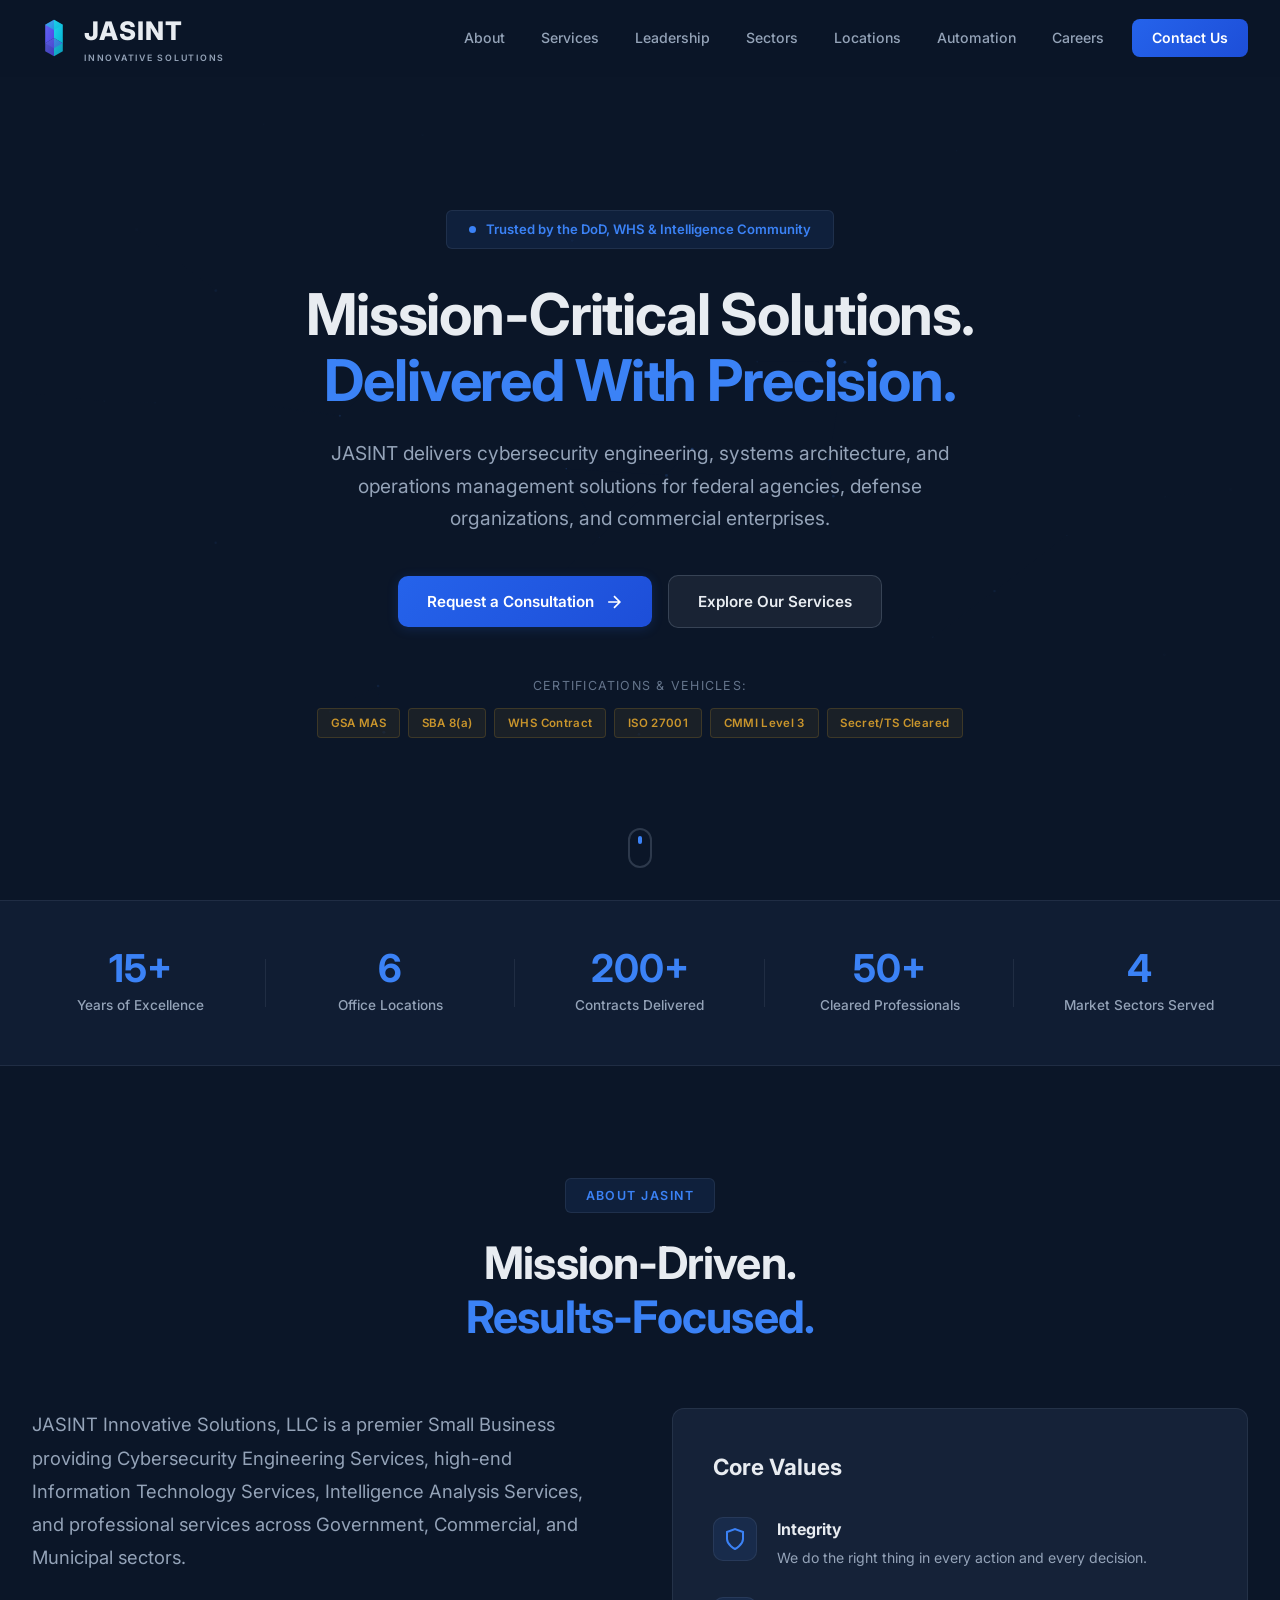
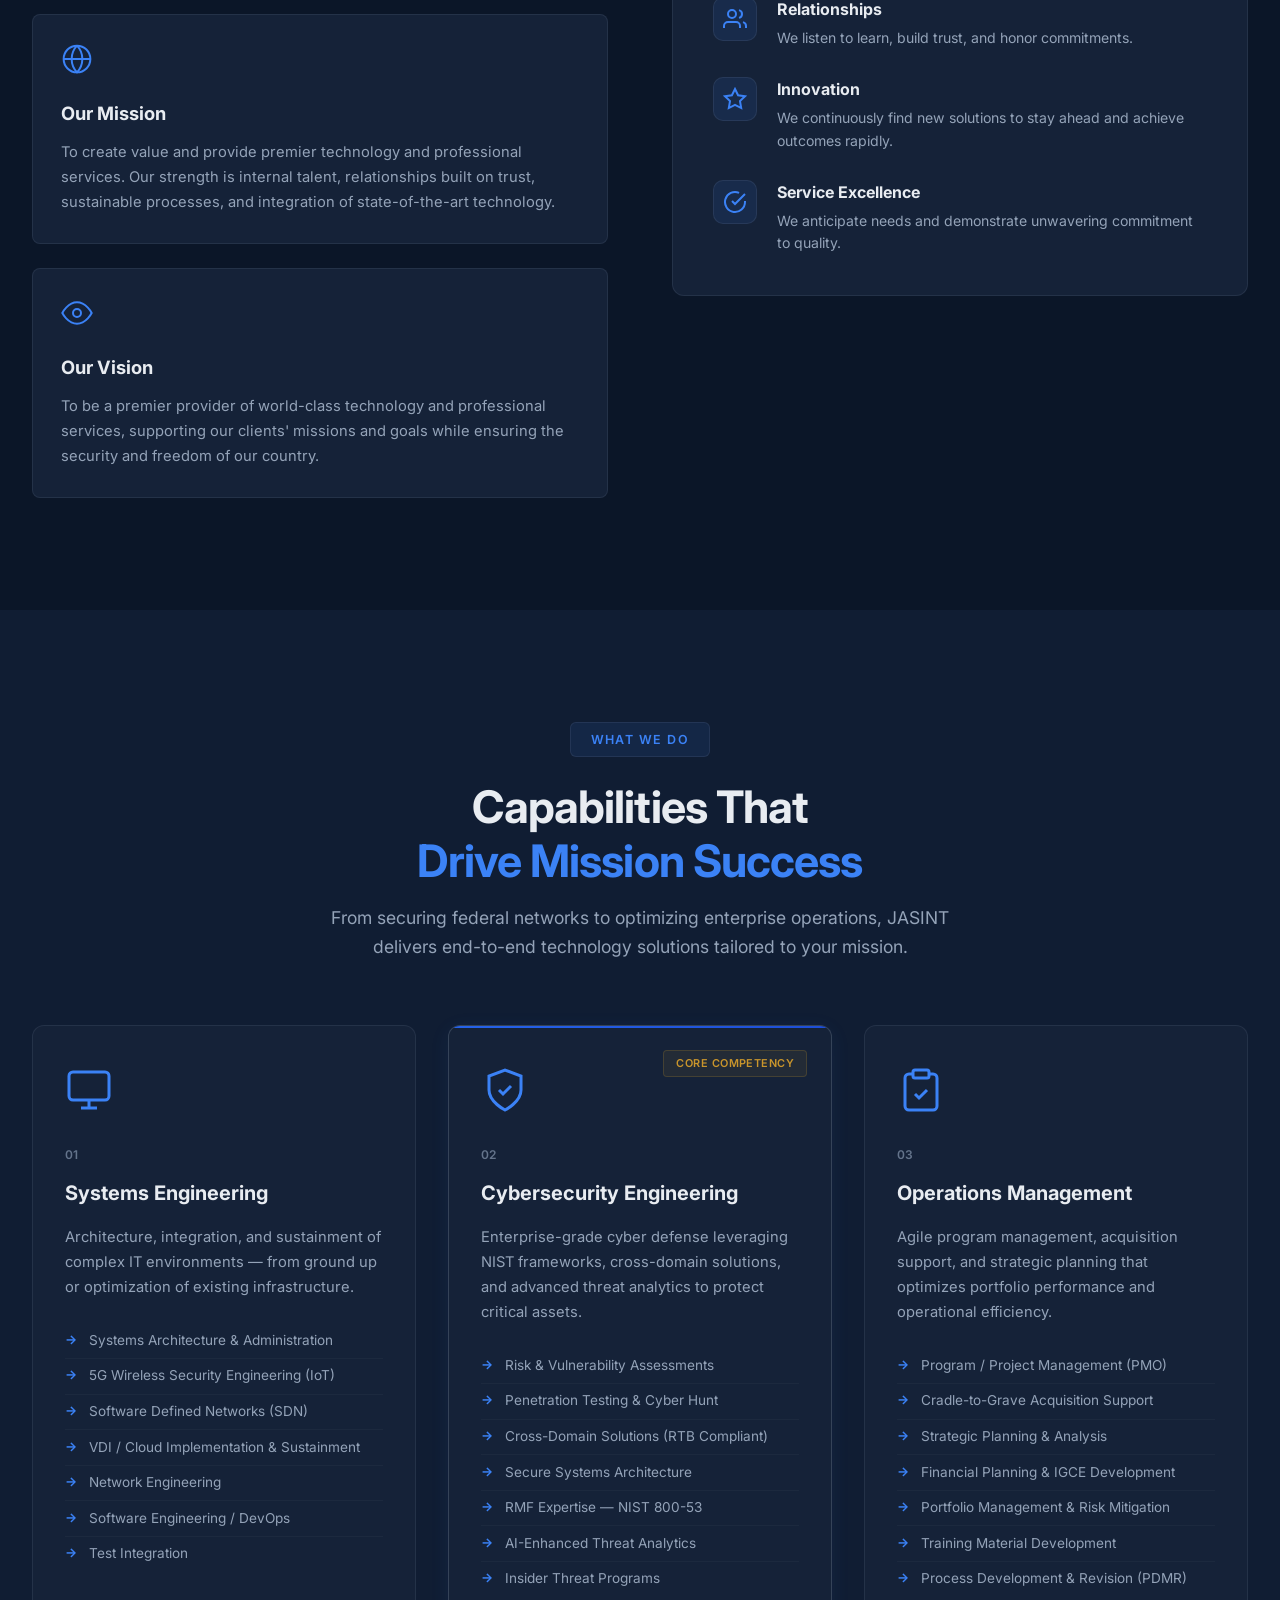
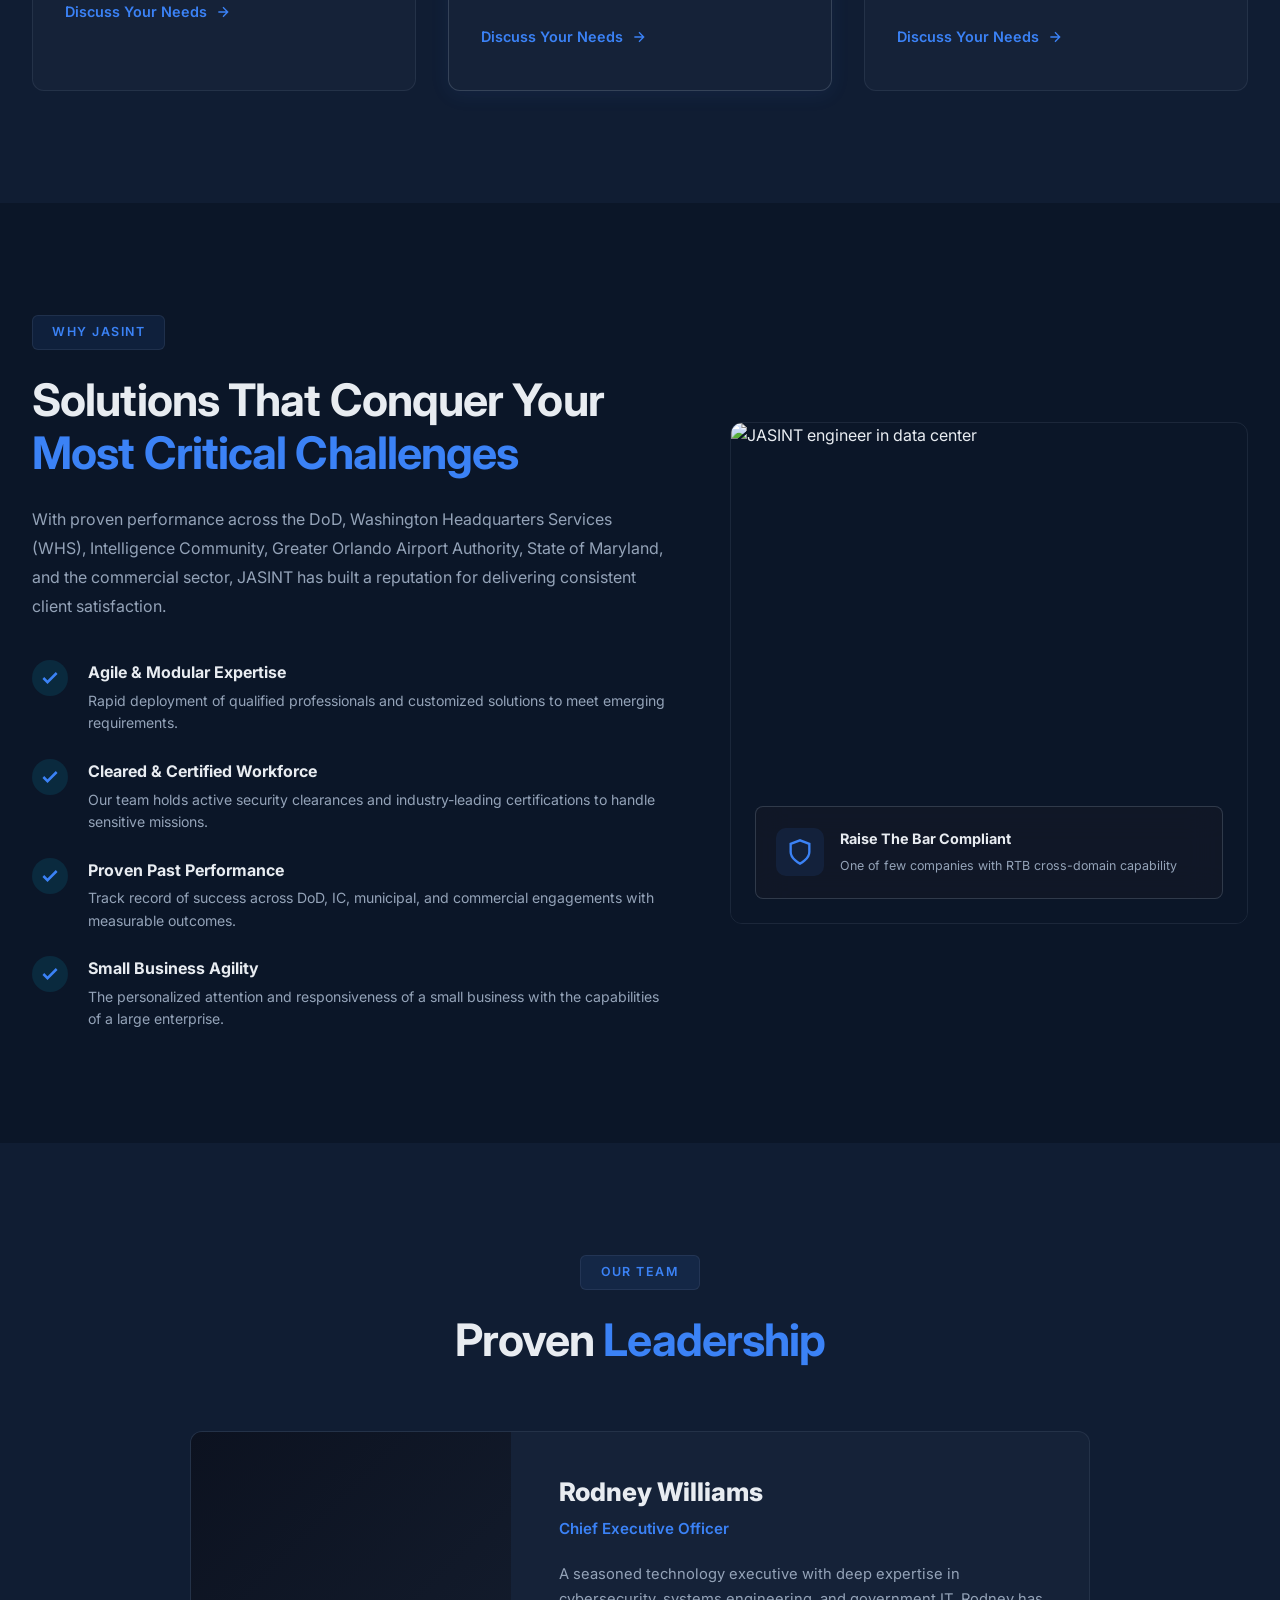
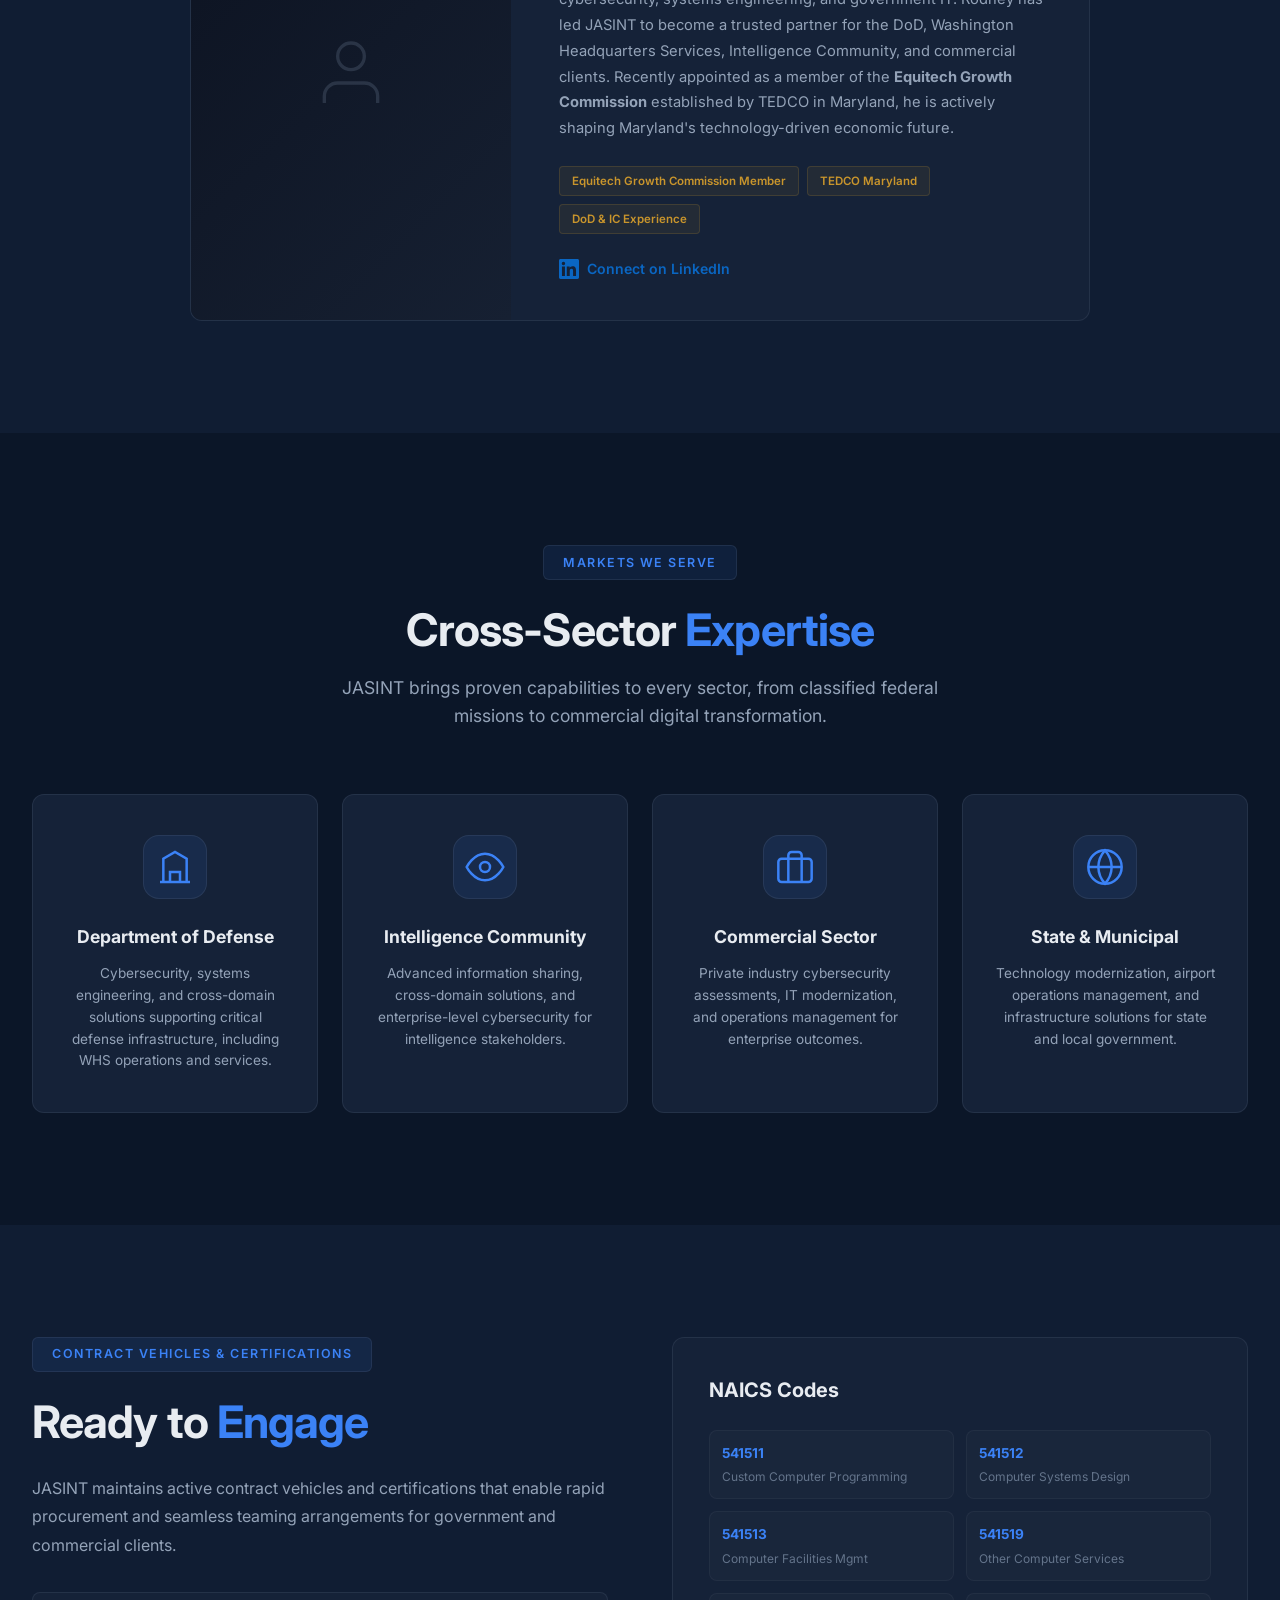
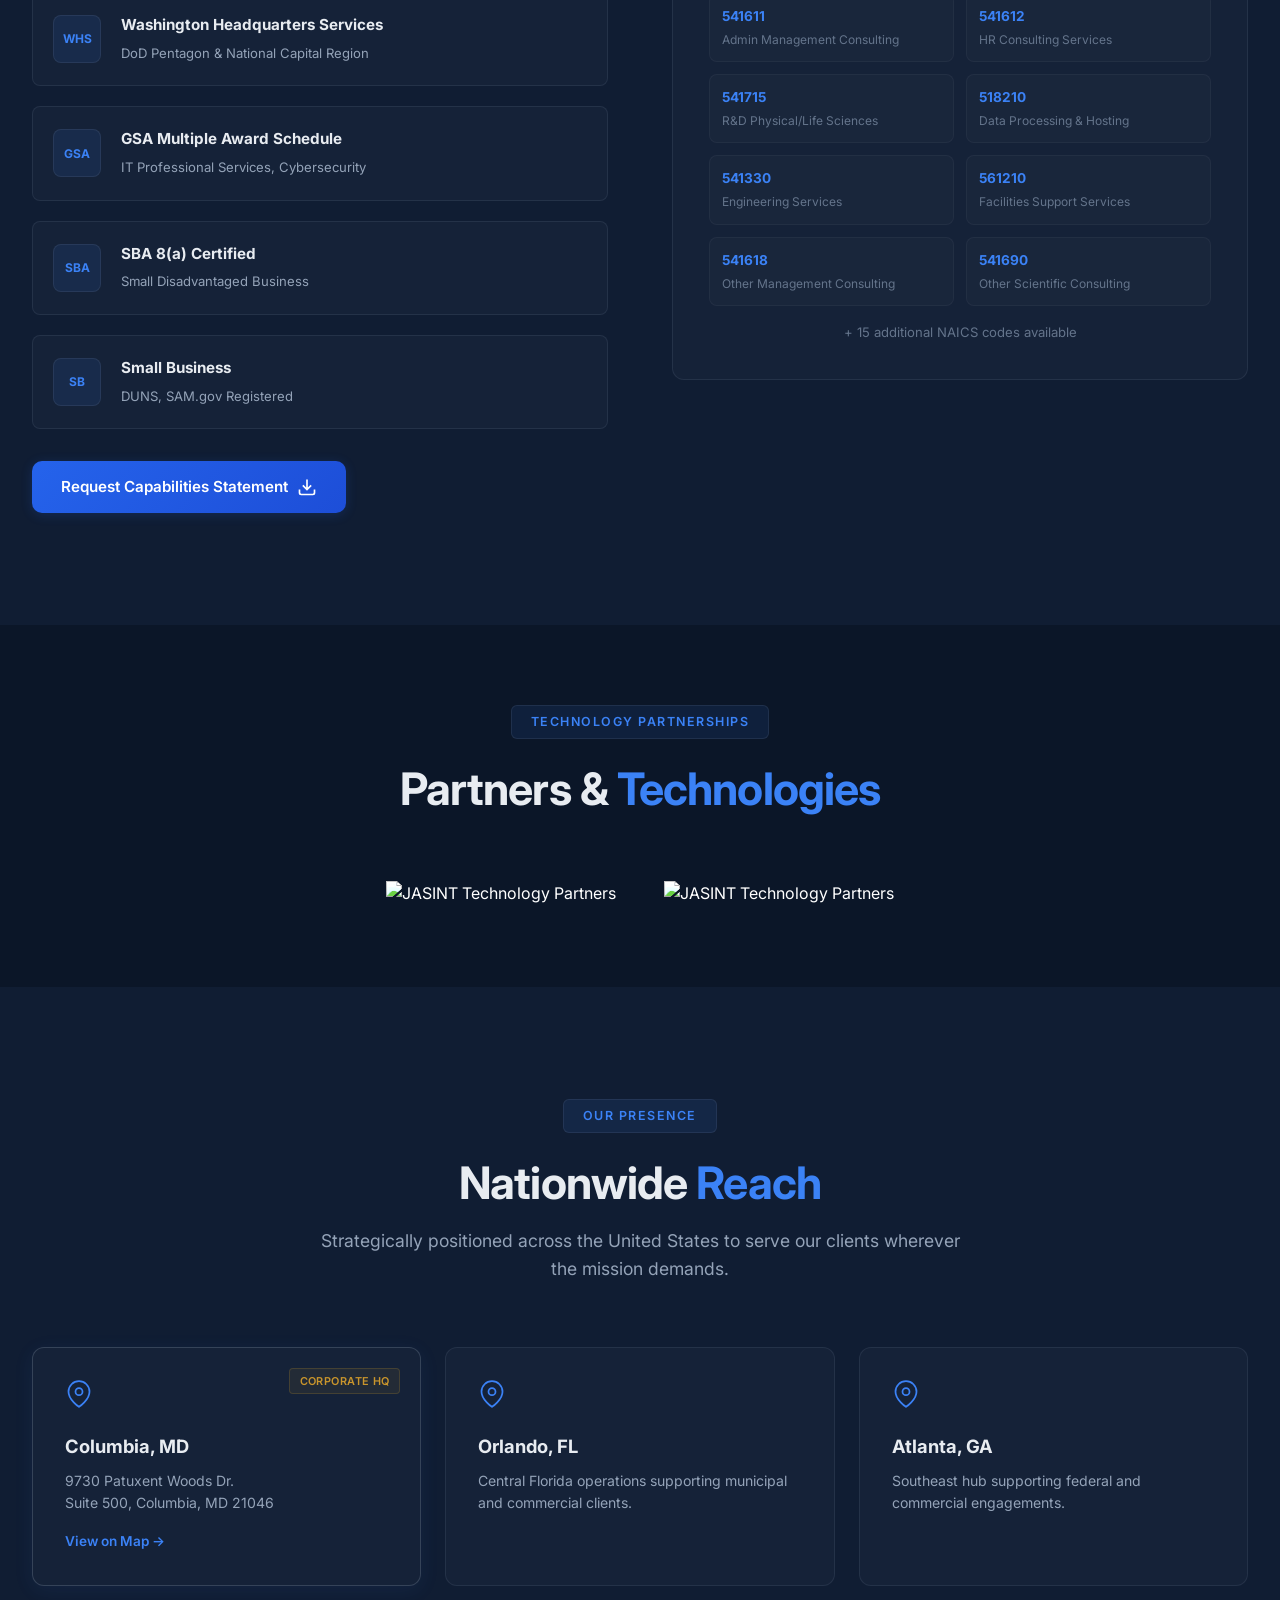
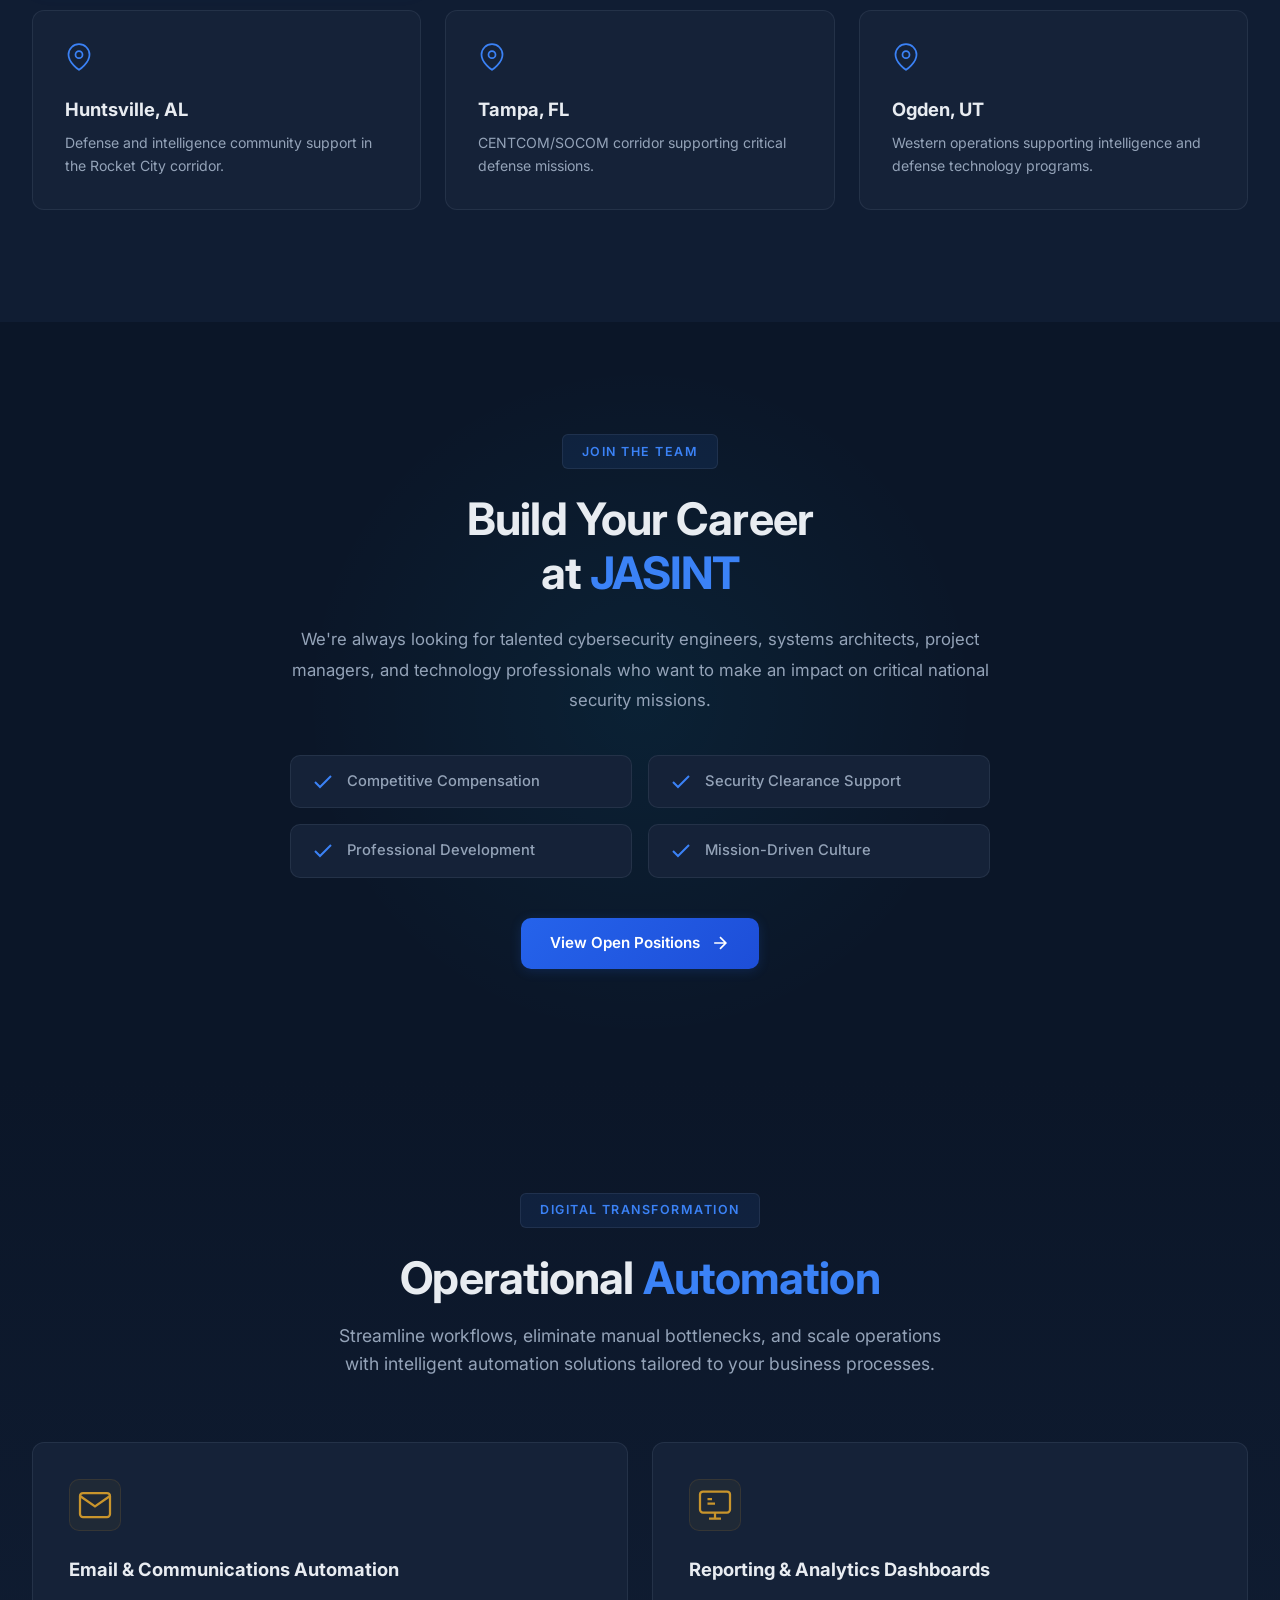
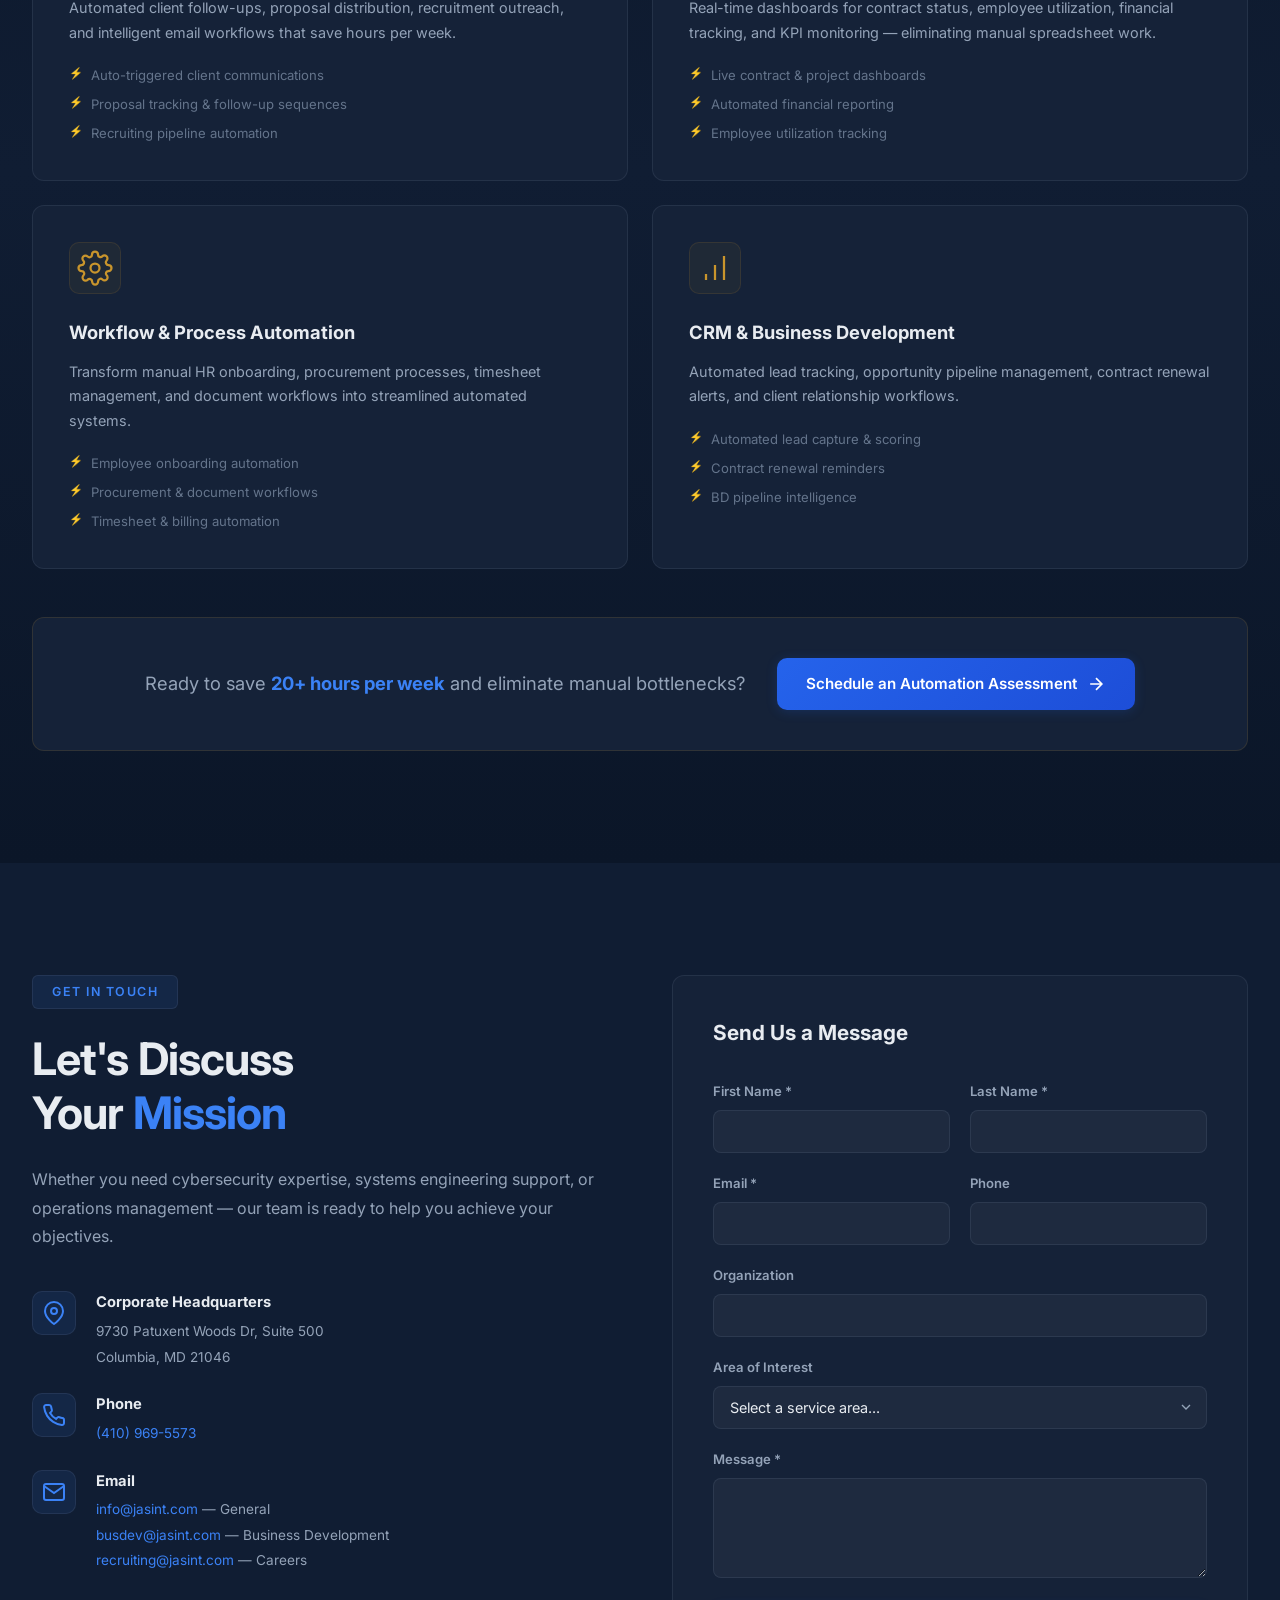
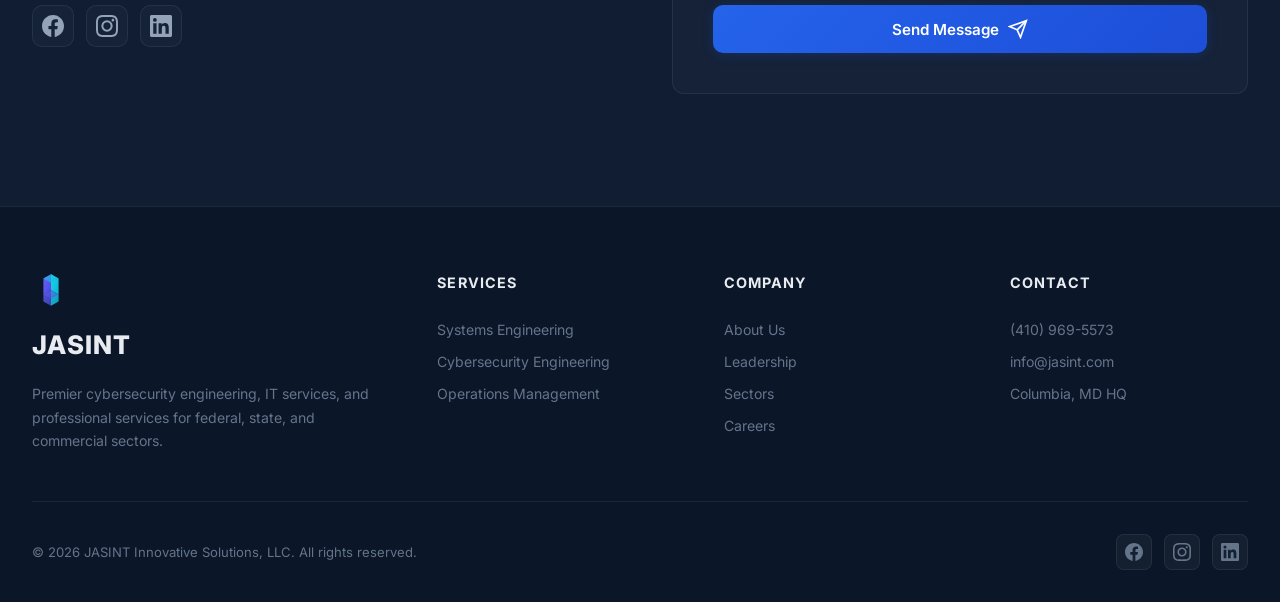
==== commit 82d679aa: "Rebrand to JASINT Innovative Solutions with new logo icon" ====
--- a/index.html
+++ b/index.html
@@ -3,13 +3,13 @@
 <head>
     <meta charset="UTF-8">
     <meta name="viewport" content="width=device-width, initial-scale=1.0">
-    <title>JASINT Consulting &amp; Technologies | Cybersecurity &amp; IT Solutions</title>
-    <meta name="description" content="JASINT Consulting and Technologies, LLC — Premier cybersecurity engineering, systems engineering, and operations management for Federal, State, and Commercial sectors.">
+    <title>JASINT Innovative Solutions | Cybersecurity &amp; IT Solutions</title>
+    <meta name="description" content="JASINT Innovative Solutions, LLC — Premier cybersecurity engineering, systems engineering, and operations management for Federal, State, and Commercial sectors.">
     <link rel="preconnect" href="https://fonts.googleapis.com">
     <link rel="preconnect" href="https://fonts.gstatic.com" crossorigin>
     <link href="https://fonts.googleapis.com/css2?family=Inter:wght@300;400;500;600;700;800;900&display=swap" rel="stylesheet">
     <link rel="stylesheet" href="styles.css">
-    <link rel="icon" type="image/png" href="https://jasint.com/wp-content/uploads/2023/11/cropped-JASINT-logo-32x32.png">
+    <link rel="icon" type="image/svg+xml" href="logo.svg">
 </head>
 <body>
 
@@ -17,10 +17,10 @@
     <nav class="navbar" id="navbar">
         <div class="nav-container">
             <a href="#hero" class="nav-logo">
-                <img src="https://jasint.com/wp-content/uploads/2023/11/JASINT-logo.png" alt="JASINT Logo" class="logo-img" onerror="this.style.display='none'; this.nextElementSibling.style.display='flex';">
-                <div class="logo-fallback" style="display:none;">
+                <img src="logo.svg" alt="JASINT Logo" class="logo-img">
+                <div class="logo-fallback">
                     <span class="logo-text">JASINT</span>
-                    <span class="logo-sub">CONSULTING &amp; TECHNOLOGIES</span>
+                    <span class="logo-sub">INNOVATIVE SOLUTIONS</span>
                 </div>
             </a>
             <div class="nav-links" id="navLinks">
@@ -123,7 +123,7 @@
             <div class="about-grid">
                 <div class="about-content">
                     <p class="about-lead">
-                        JASINT Consulting and Technologies, LLC is a premier Small Business providing Cybersecurity Engineering Services, high-end Information Technology Services, Intelligence Analysis Services, and professional services across Government, Commercial, and Municipal sectors.
+                        JASINT Innovative Solutions, LLC is a premier Small Business providing Cybersecurity Engineering Services, high-end Information Technology Services, Intelligence Analysis Services, and professional services across Government, Commercial, and Municipal sectors.
                     </p>
                     <div class="about-mission-vision">
                         <div class="mv-card">
@@ -761,10 +761,8 @@
         <div class="container">
             <div class="footer-grid">
                 <div class="footer-brand">
-                    <img src="https://jasint.com/wp-content/uploads/2023/11/JASINT-logo.png" alt="JASINT Logo" class="footer-logo" onerror="this.style.display='none'; this.nextElementSibling.style.display='block';">
-                    <div class="footer-logo-fallback" style="display:none;">
-                        <span class="logo-text">JASINT</span>
-                    </div>
+                    <img src="logo.svg" alt="JASINT Logo" class="footer-logo">
+                    <span class="logo-text">JASINT</span>
                     <p>Premier cybersecurity engineering, IT services, and professional services for federal, state, and commercial sectors.</p>
                 </div>
                 <div class="footer-col">
@@ -788,7 +786,7 @@
                 </div>
             </div>
             <div class="footer-bottom">
-                <p>&copy; 2026 JASINT Consulting &amp; Technologies, LLC. All rights reserved.</p>
+                <p>&copy; 2026 JASINT Innovative Solutions, LLC. All rights reserved.</p>
                 <div class="footer-socials">
                     <a href="https://www.facebook.com/JasintConsultingandTechnologies" target="_blank" rel="noopener" aria-label="Facebook">
                         <svg width="18" height="18" viewBox="0 0 24 24" fill="currentColor"><path d="M24 12.073c0-6.627-5.373-12-12-12s-12 5.373-12 12c0 5.99 4.388 10.954 10.125 11.854v-8.385H7.078v-3.47h3.047V9.43c0-3.007 1.792-4.669 4.533-4.669 1.312 0 2.686.235 2.686.235v2.953H15.83c-1.491 0-1.956.925-1.956 1.874v2.25h3.328l-.532 3.47h-2.796v8.385C19.612 23.027 24 18.062 24 12.073z"/></svg>
--- a/styles.css
+++ b/styles.css
@@ -1,5 +1,5 @@
 /* ============================================
-   JASINT Consulting & Technologies — Redesign
+   JASINT Innovative Solutions — Redesign
    Professional Navy Theme | Government IT
    ============================================ */
 
@@ -235,6 +235,7 @@
     position: relative;
     min-height: 100vh;
     display: flex;
+    flex-direction: column;
     align-items: center;
     justify-content: center;
     padding: 7rem 2rem 4rem;
@@ -1751,6 +1752,10 @@
         order: -1;
     }
 
+    .why-image {
+        height: 350px;
+    }
+
     .about-grid {
         grid-template-columns: 1fr;
     }
@@ -1781,6 +1786,13 @@
 
     .footer-grid {
         grid-template-columns: 1fr 1fr;
+    }
+
+    /* Reduce section padding on tablets */
+    .about, .services, .why-jasint, .leadership,
+    .sectors, .contracts, .locations, .careers,
+    .automation, .contact {
+        padding: 5rem 0;
     }
 }
 
@@ -1813,17 +1825,41 @@
         margin-top: 0.5rem;
     }
 
+    /* Hero — fix overlap with scroll indicator */
     .hero {
-        padding: 7rem 1.5rem 4rem;
+        padding: 6rem 1.5rem 5rem;
         min-height: auto;
     }
 
     .hero-title {
-        font-size: 2rem;
+        font-size: 1.85rem;
+        line-height: 1.2;
+    }
+
+    .hero-subtitle {
+        font-size: 0.95rem;
+        margin-bottom: 2rem;
+    }
+
+    .hero-badge {
+        font-size: 0.72rem;
+        padding: 0.4rem 1rem;
+        margin-bottom: 1.5rem;
+    }
+
+    .hero-scroll {
+        position: relative;
+        bottom: auto;
+        left: auto;
+        transform: none;
+        margin-top: 2rem;
+        display: flex;
+        justify-content: center;
     }
 
     .hero-actions {
         flex-direction: column;
+        margin-bottom: 2rem;
     }
 
     .btn {
@@ -1831,6 +1867,20 @@
         justify-content: center;
     }
 
+    .hero-certifications {
+        margin-bottom: 0;
+    }
+
+    .cert-badges {
+        gap: 0.4rem;
+    }
+
+    .cert-badge {
+        font-size: 0.68rem;
+        padding: 0.25rem 0.6rem;
+    }
+
+    /* Stats — fix orphaned 5th item */
     .stats-grid {
         grid-template-columns: repeat(2, 1fr);
         gap: 1.5rem;
@@ -1840,22 +1890,120 @@
         display: none !important;
     }
 
+    .stat-number {
+        font-size: 1.75rem;
+    }
+
+    .stat-label {
+        font-size: 0.78rem;
+    }
+
+    /* About — reduce padding on values card */
+    .about-values {
+        padding: 1.5rem;
+    }
+
+    .values-title {
+        font-size: 1.2rem;
+    }
+
+    /* Services — fix service badge overlap with icon */
+    .service-badge {
+        position: static;
+        display: inline-block;
+        margin-bottom: 1rem;
+    }
+
+    .service-card {
+        padding: 2rem 1.5rem;
+    }
+
+    /* Why JASINT — reduce image height */
+    .why-image {
+        height: 280px;
+    }
+
+    .why-float-card {
+        bottom: 1rem;
+        left: 1rem;
+        right: 1rem;
+        padding: 1rem;
+        gap: 0.75rem;
+    }
+
+    .why-float-card strong {
+        font-size: 0.82rem;
+    }
+
+    .why-float-card span {
+        font-size: 0.72rem;
+    }
+
+    /* Leadership — fix padding when single column */
+    .leader-info {
+        padding: 1.5rem;
+    }
+
+    .leader-info h3 {
+        font-size: 1.35rem;
+    }
+
+    .leader-info p {
+        font-size: 0.88rem;
+    }
+
+    /* Sectors */
     .sectors-grid {
         grid-template-columns: 1fr;
     }
 
+    .sector-card {
+        padding: 2rem 1.5rem;
+    }
+
+    /* Locations — fix badge overlapping icon */
     .locations-grid {
         grid-template-columns: 1fr;
     }
 
+    .location-card {
+        padding: 1.5rem;
+    }
+
+    .location-badge {
+        position: static;
+        display: inline-block;
+        margin-bottom: 0.75rem;
+    }
+
+    /* Contracts */
+    .contract-item {
+        padding: 1rem;
+    }
+
+    .contracts-right {
+        padding: 1.5rem;
+    }
+
+    /* Careers */
     .careers-perks {
         grid-template-columns: 1fr;
     }
 
+    .perk {
+        padding: 0.75rem 1rem;
+    }
+
+    /* Contact — reduce form padding */
+    .contact-form-wrap {
+        padding: 1.5rem;
+    }
+
     .form-row {
         grid-template-columns: 1fr;
     }
 
+    /* Footer */
     .footer-grid {
         grid-template-columns: 1fr;
         gap: 2rem;
@@ -1870,23 +2018,181 @@
     .naics-grid {
         grid-template-columns: 1fr;
     }
+
+    /* Reduce section padding on mobile */
+    .about, .services, .why-jasint, .leadership,
+    .sectors, .contracts, .locations, .careers,
+    .automation, .contact {
+        padding: 4rem 0;
+    }
+
+    .section-header {
+        margin-bottom: 2.5rem;
+    }
+
+    .section-title {
+        font-size: 1.6rem;
+    }
+
+    .section-desc {
+        font-size: 0.95rem;
+    }
 }
 
 @media (max-width: 480px) {
     .container {
-        padding: 0 1.25rem;
+        padding: 0 1rem;
+    }
+
+    .hero {
+        padding: 5.5rem 1rem 4rem;
+    }
+
+    .hero-title {
+        font-size: 1.6rem;
+    }
+
+    .hero-subtitle {
+        font-size: 0.88rem;
+    }
+
+    .hero-badge {
+        font-size: 0.68rem;
+        padding: 0.35rem 0.75rem;
     }
 
     .section-title {
-        font-size: 1.75rem;
+        font-size: 1.45rem;
     }
 
     .cert-badges {
-        gap: 0.35rem;
+        gap: 0.3rem;
     }
 
     .cert-badge {
+        font-size: 0.6rem;
+        padding: 0.2rem 0.45rem;
+    }
+
+    .btn {
+        font-size: 0.88rem;
+        padding: 0.75rem 1.25rem;
+    }
+
+    .stats-grid {
+        grid-template-columns: 1fr 1fr;
+        gap: 1rem;
+    }
+
+    .stat-number {
+        font-size: 1.5rem;
+    }
+
+    /* About */
+    .mv-card {
+        padding: 1.25rem;
+    }
+
+    .about-values {
+        padding: 1.25rem;
+    }
+
+    .value-item {
+        gap: 1rem;
+    }
+
+    /* Why JASINT */
+    .why-image {
+        height: 220px;
+    }
+
+    .why-image-wrapper {
+        overflow: visible;
+    }
+
+    .why-float-card {
+        position: relative;
+        bottom: auto;
+        left: auto;
+        right: auto;
+        margin: -2rem 0.75rem 0;
+        border-radius: var(--radius);
+    }
+
+    /* Leader */
+    .leader-info {
+        padding: 1.25rem;
+    }
+
+    .leader-info h3 {
+        font-size: 1.2rem;
+    }
+
+    .credential {
         font-size: 0.65rem;
         padding: 0.2rem 0.5rem;
     }
-}
+
+    /* Service cards */
+    .service-card {
+        padding: 1.5rem 1.25rem;
+    }
+
+    /* Sector cards */
+    .sector-card {
+        padding: 1.5rem 1.25rem;
+    }
+
+    .sector-icon {
+        width: 52px;
+        height: 52px;
+    }
+
+    /* Location cards */
+    .location-card {
+        padding: 1.25rem;
+    }
+
+    /* Auto cards */
+    .auto-card {
+        padding: 1.5rem;
+    }
+
+    /* Contact */
+    .contact-form-wrap {
+        padding: 1.25rem;
+    }
+
+    .contact-form h3 {
+        font-size: 1.1rem;
+    }
+
+    /* Contracts */
+    .contracts-right {
+        padding: 1.25rem;
+    }
+
+    /* Footer */
+    .footer {
+        padding: 3rem 0 1.5rem;
+    }
+
+    /* Reduce section padding further on small phones */
+    .about, .services, .why-jasint, .leadership,
+    .sectors, .contracts, .locations, .careers,
+    .automation, .contact {
+        padding: 3rem 0;
+    }
+
+    .section-header {
+        margin-bottom: 2rem;
+    }
+
+    .automation-cta {
+        padding: 1.5rem;
+    }
+
+    .automation-cta p {
+        font-size: 1rem;
+    }
+}
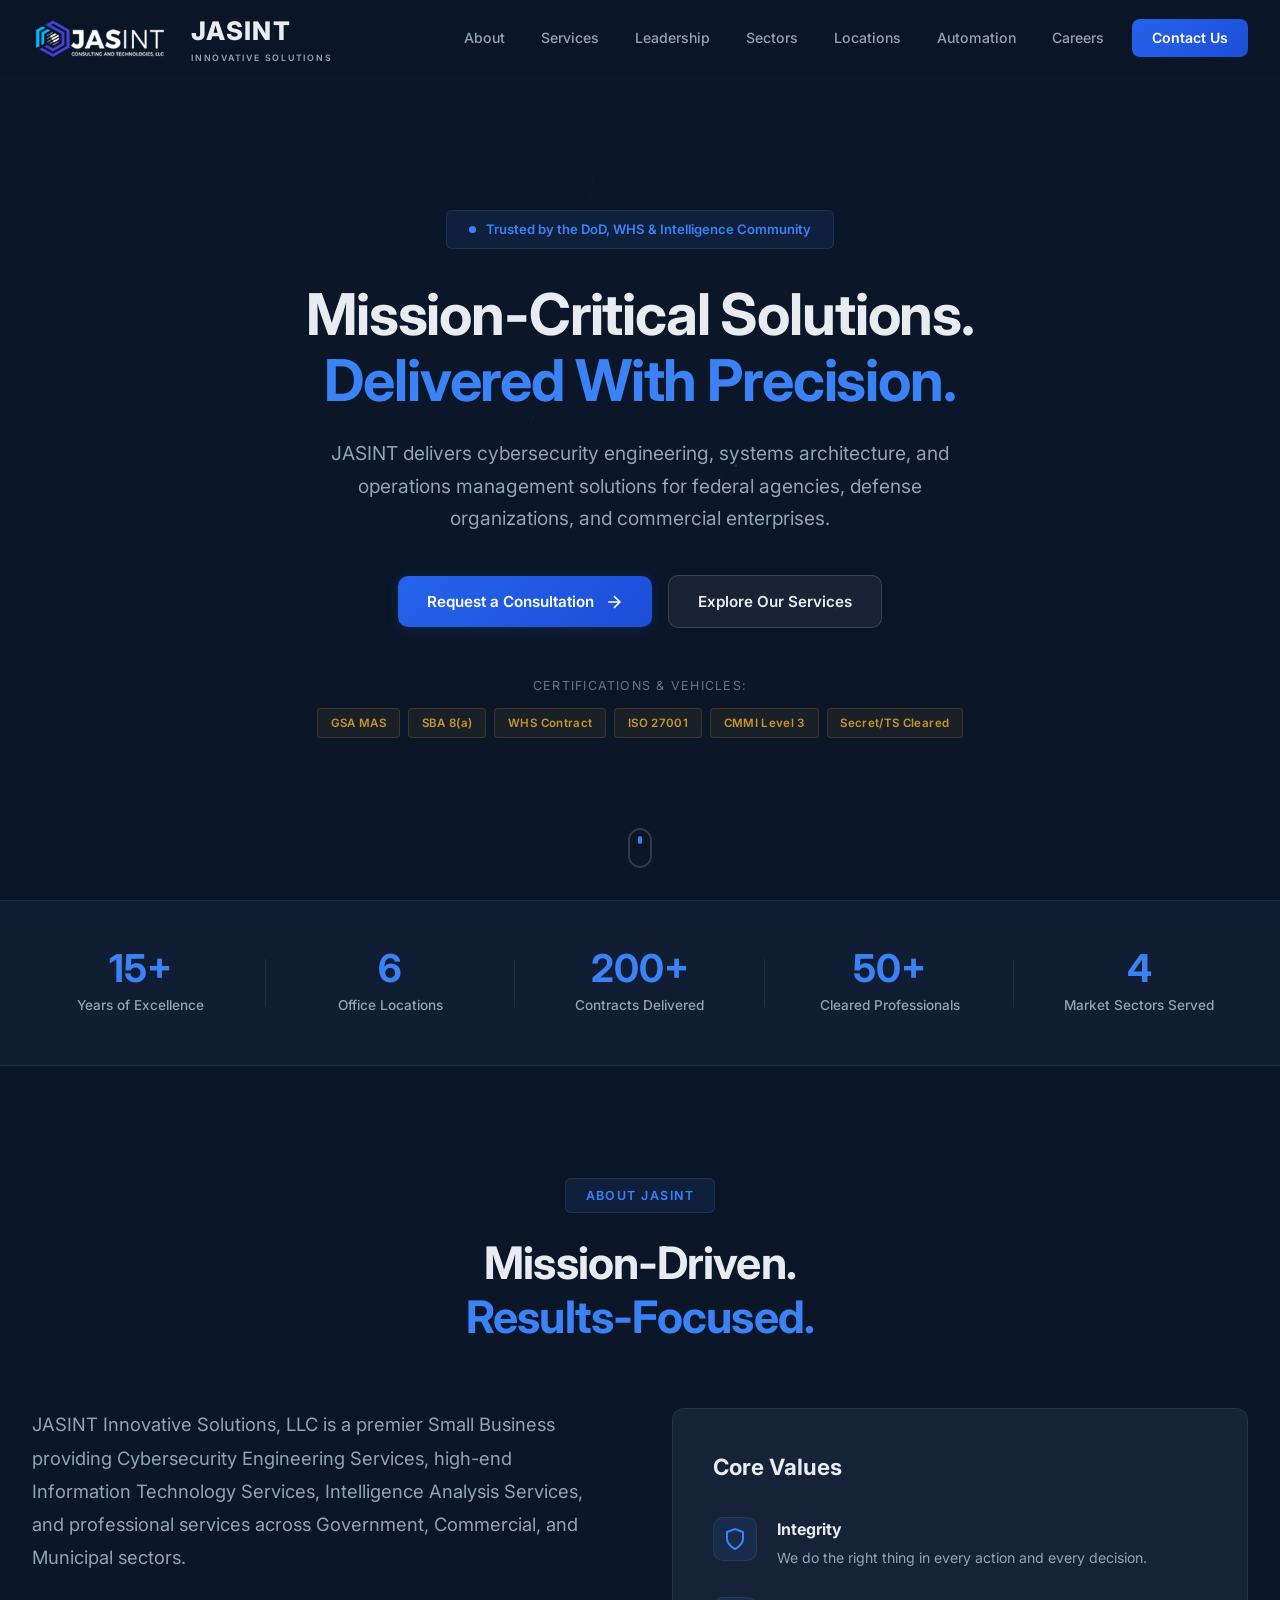
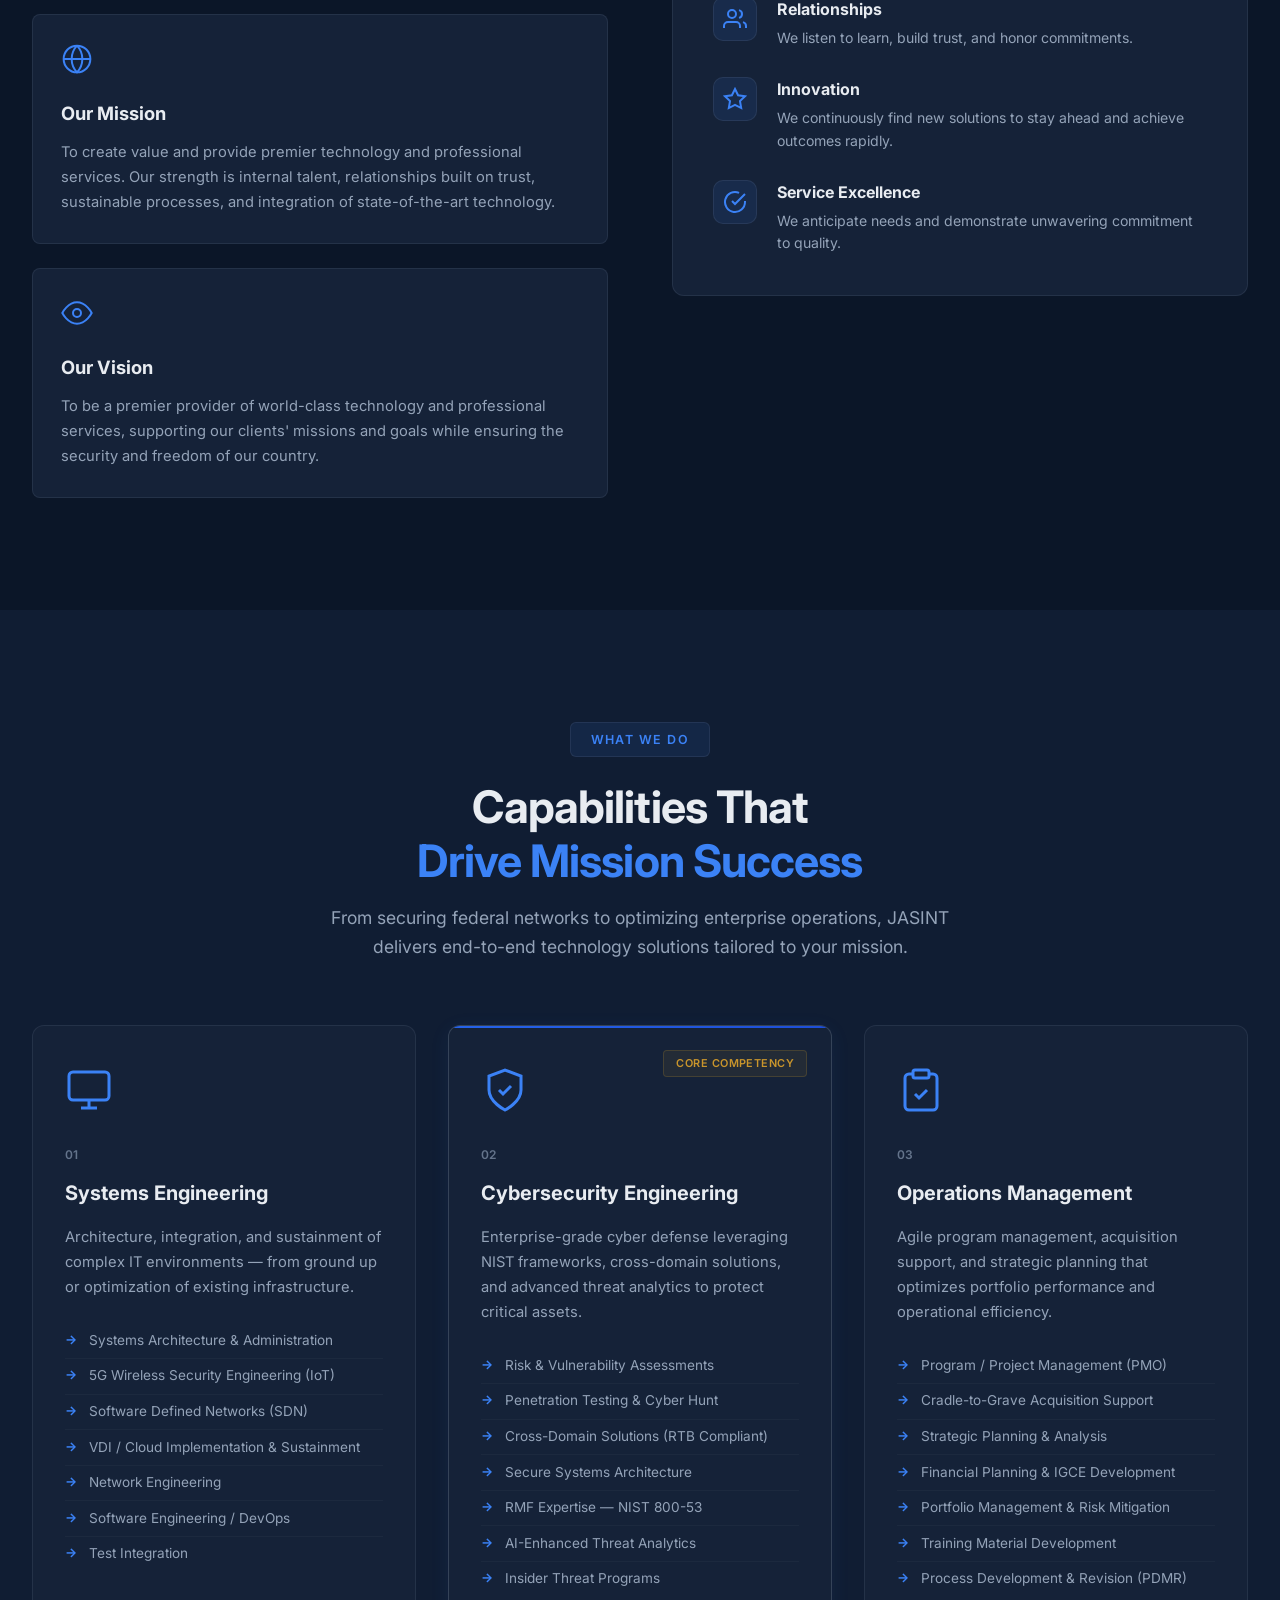
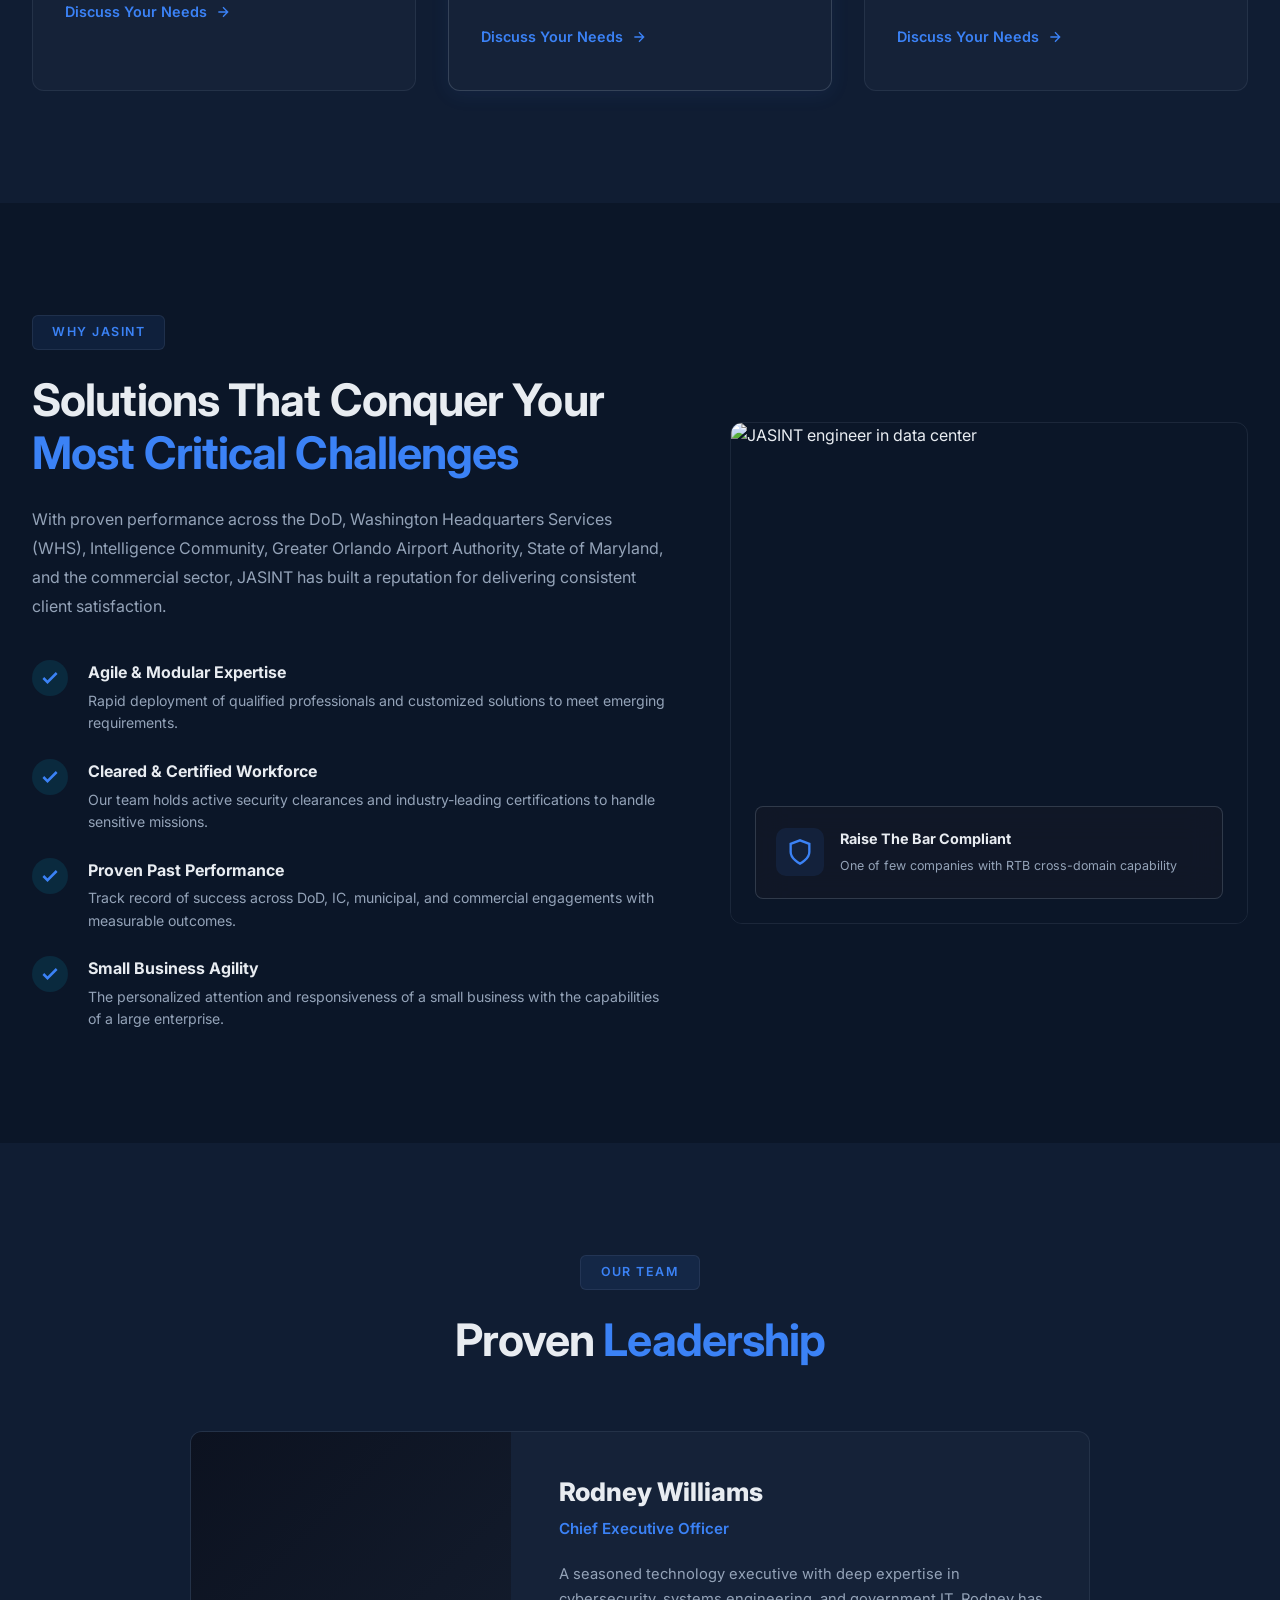
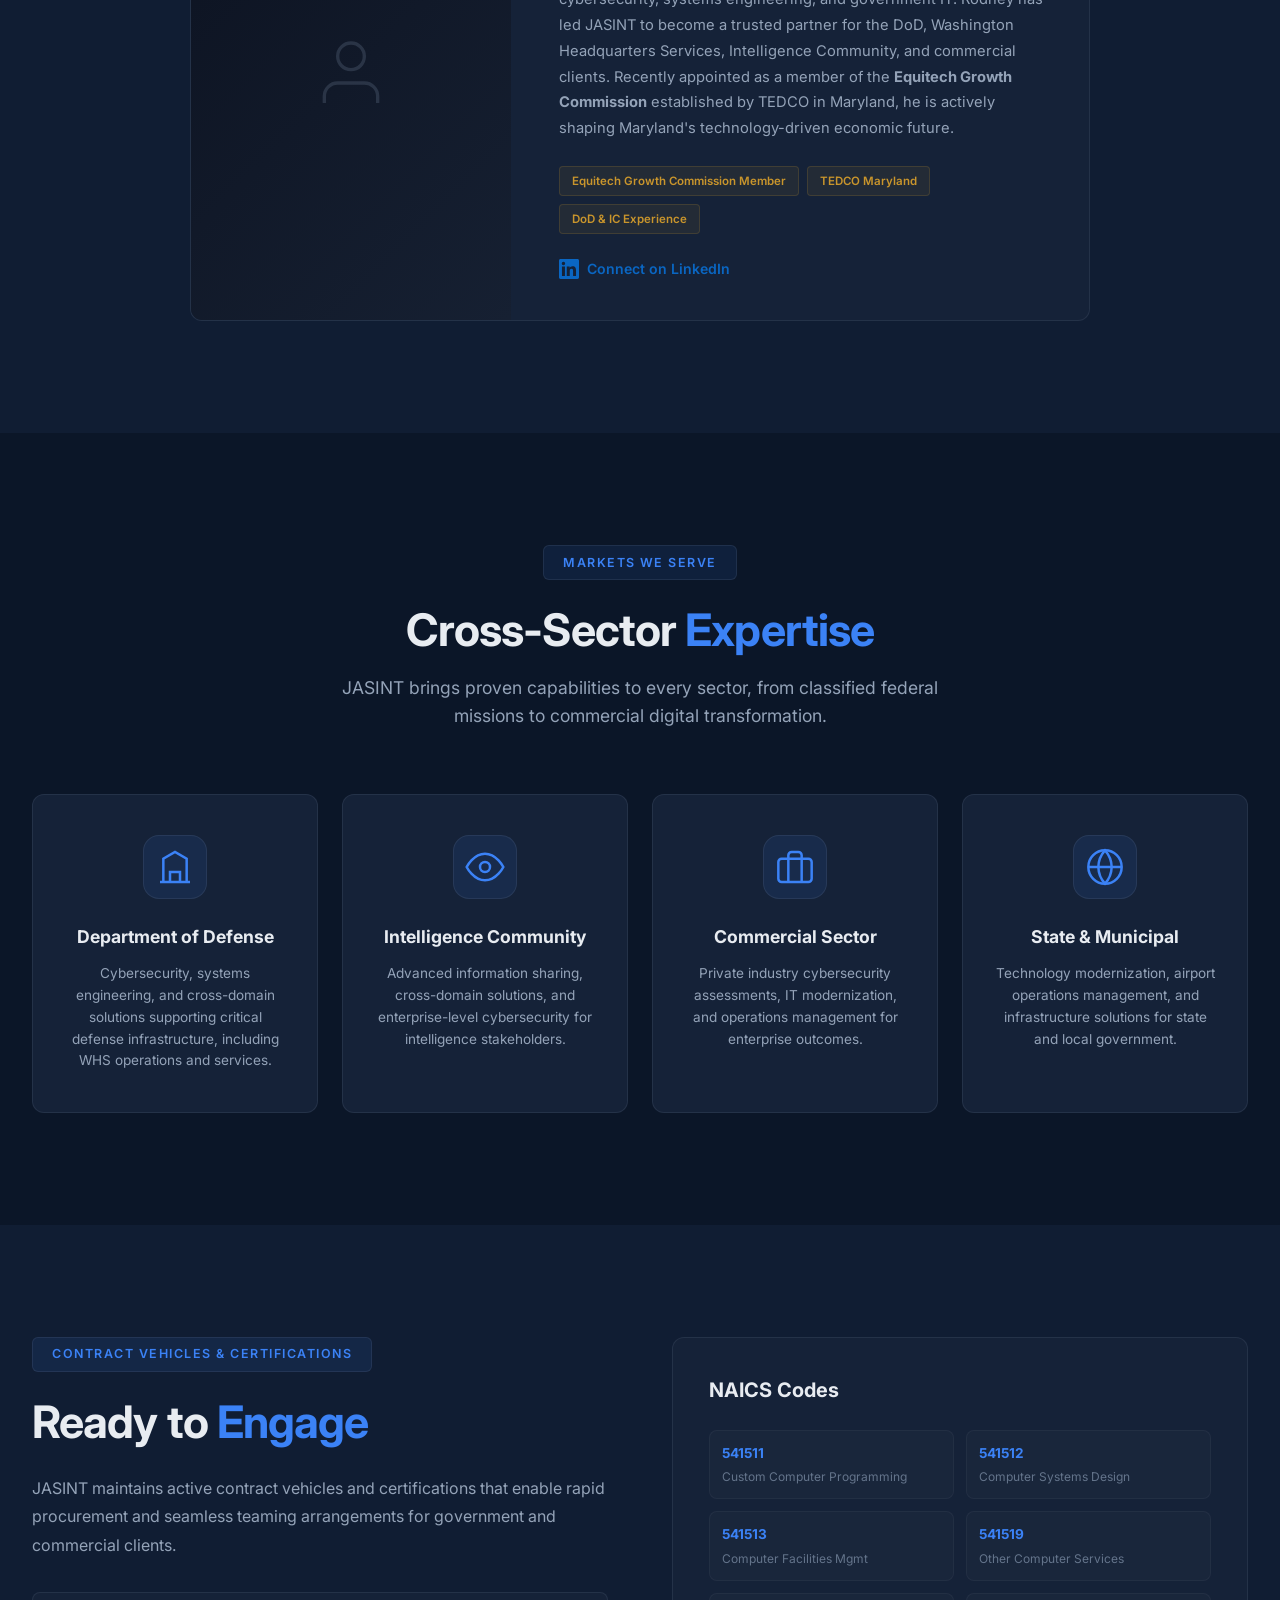
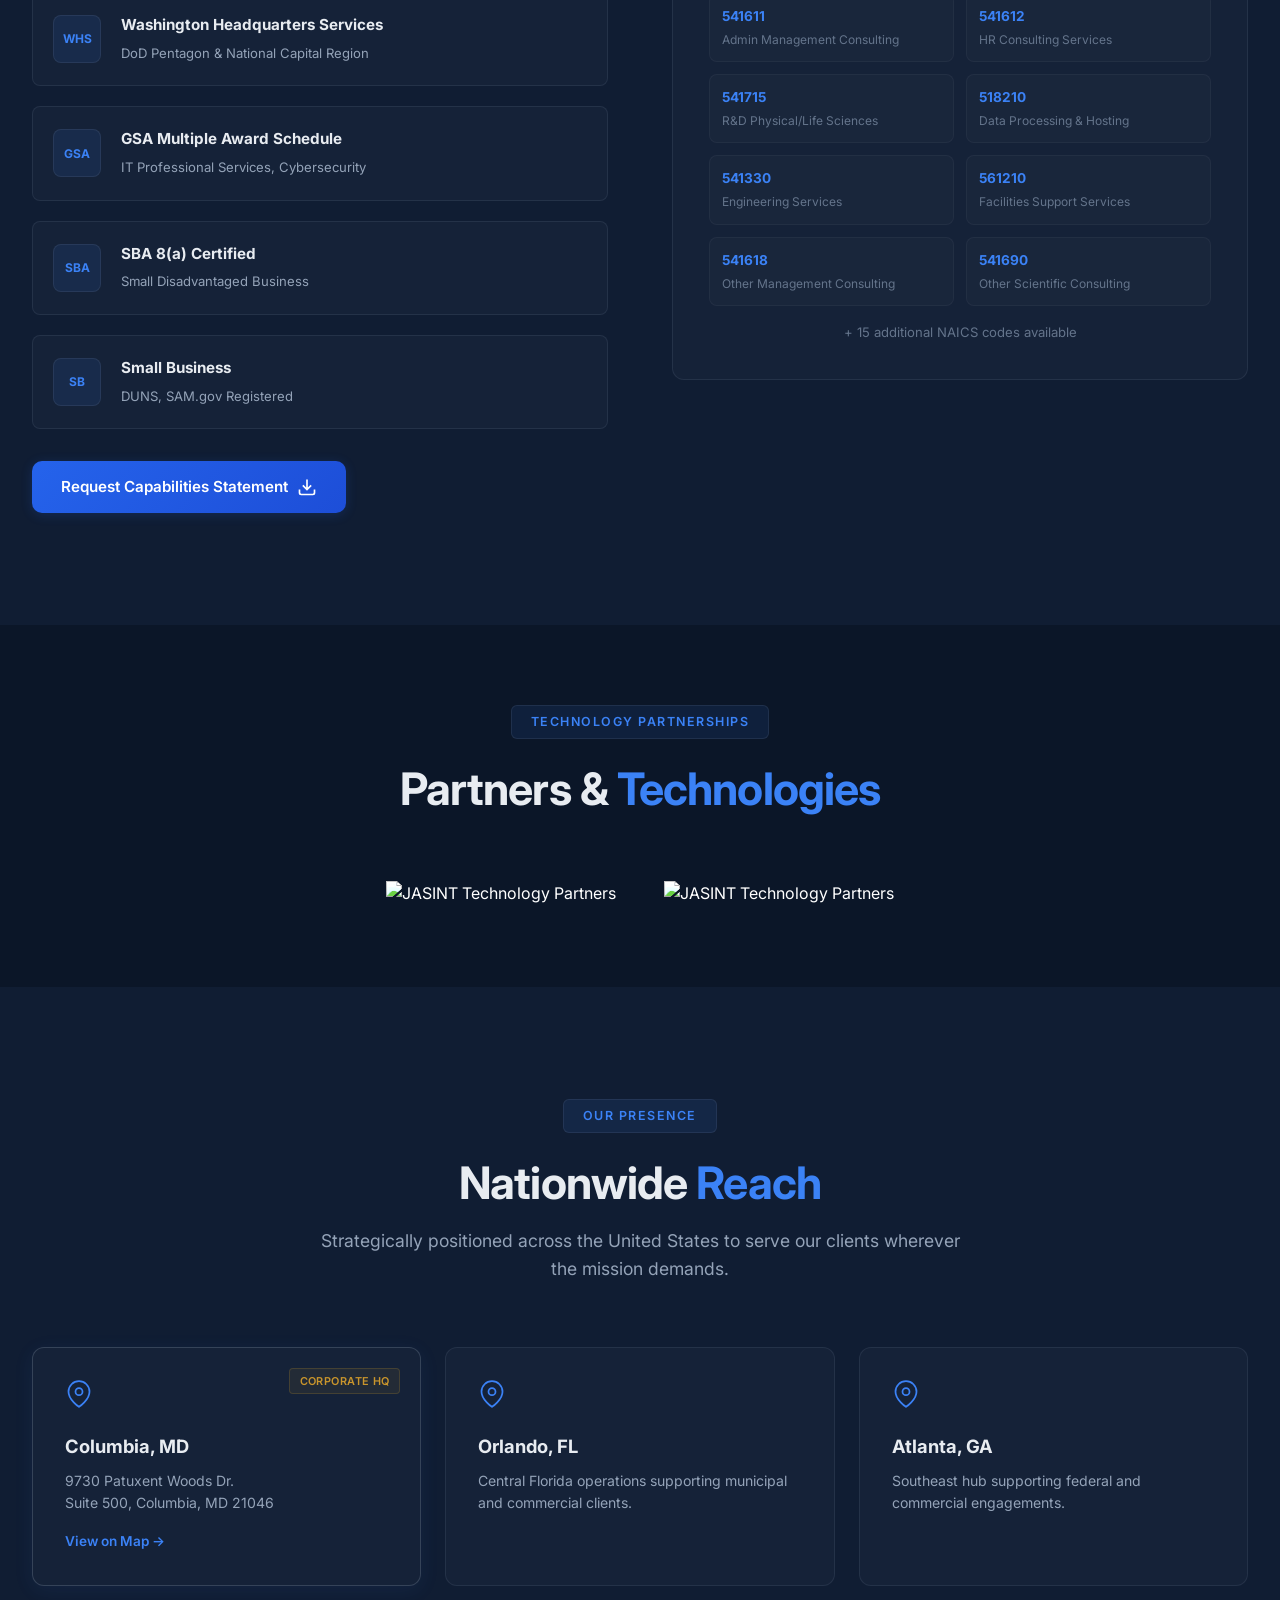
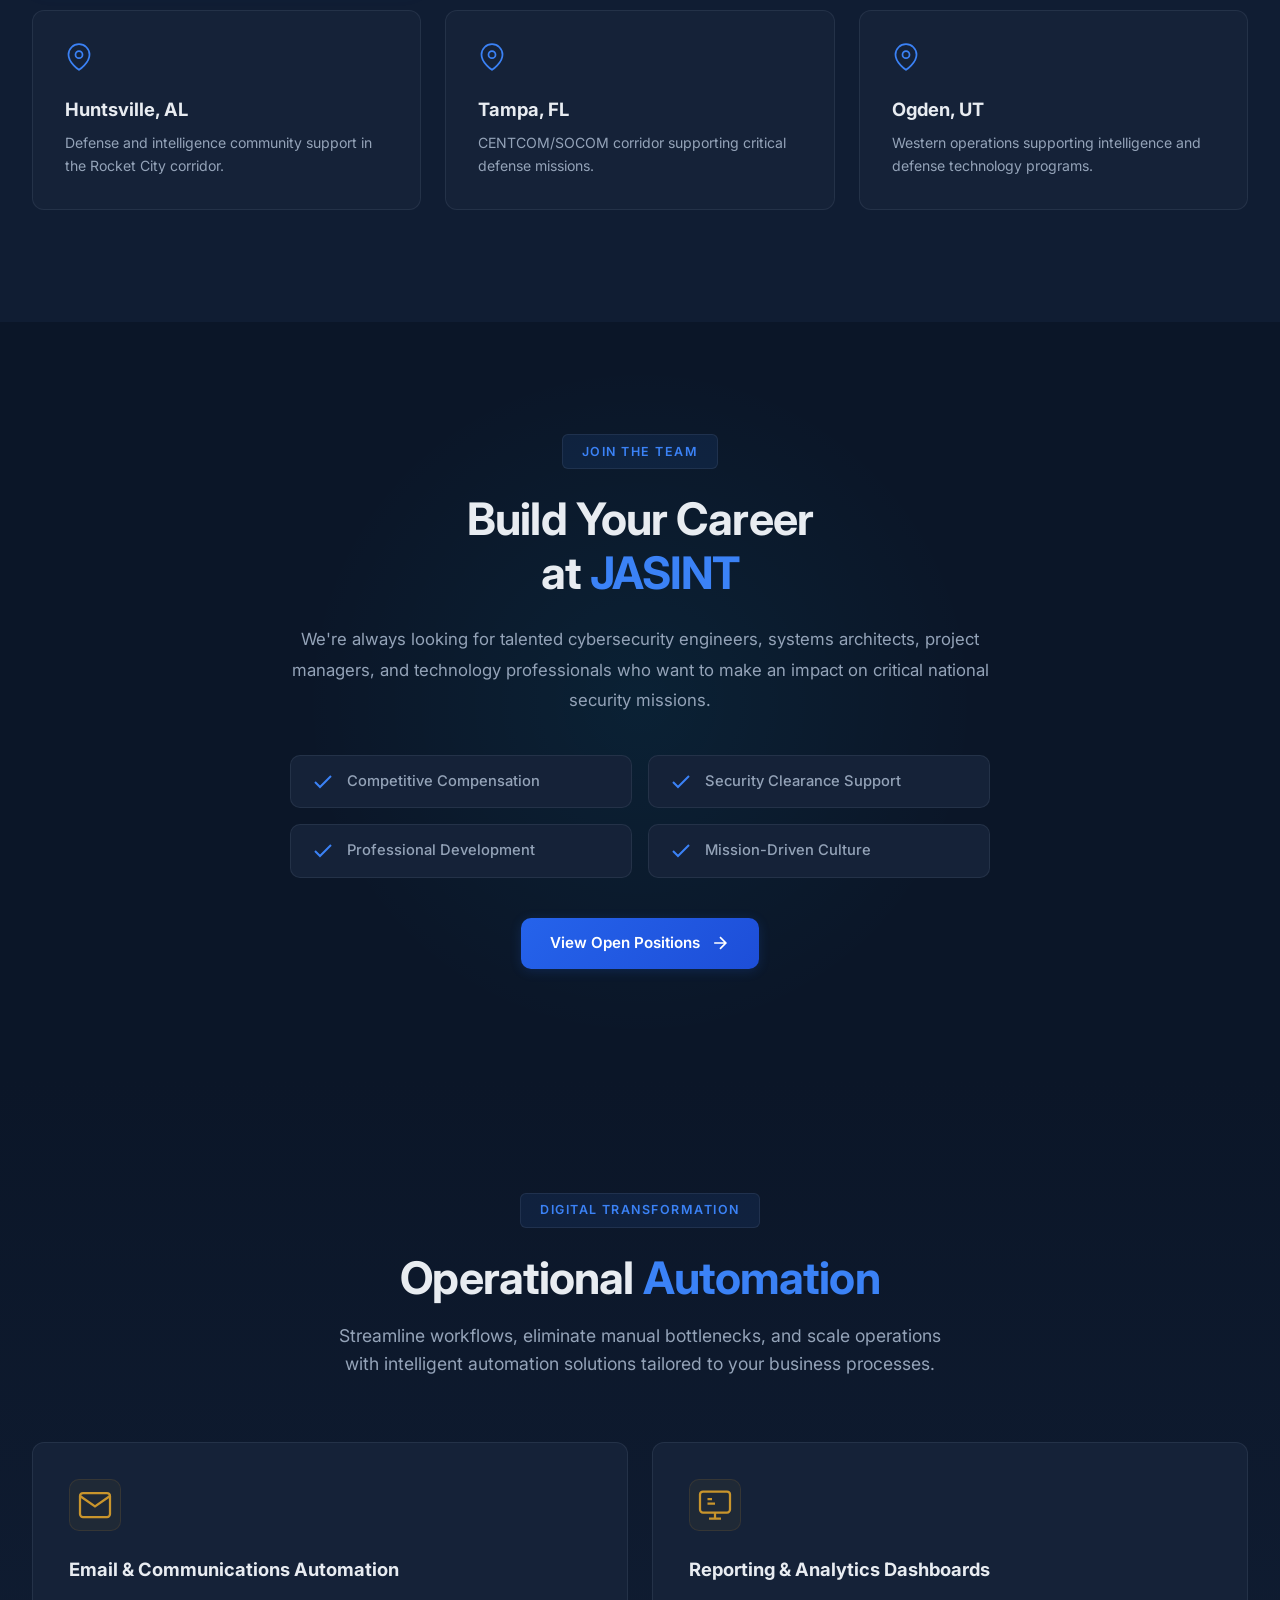
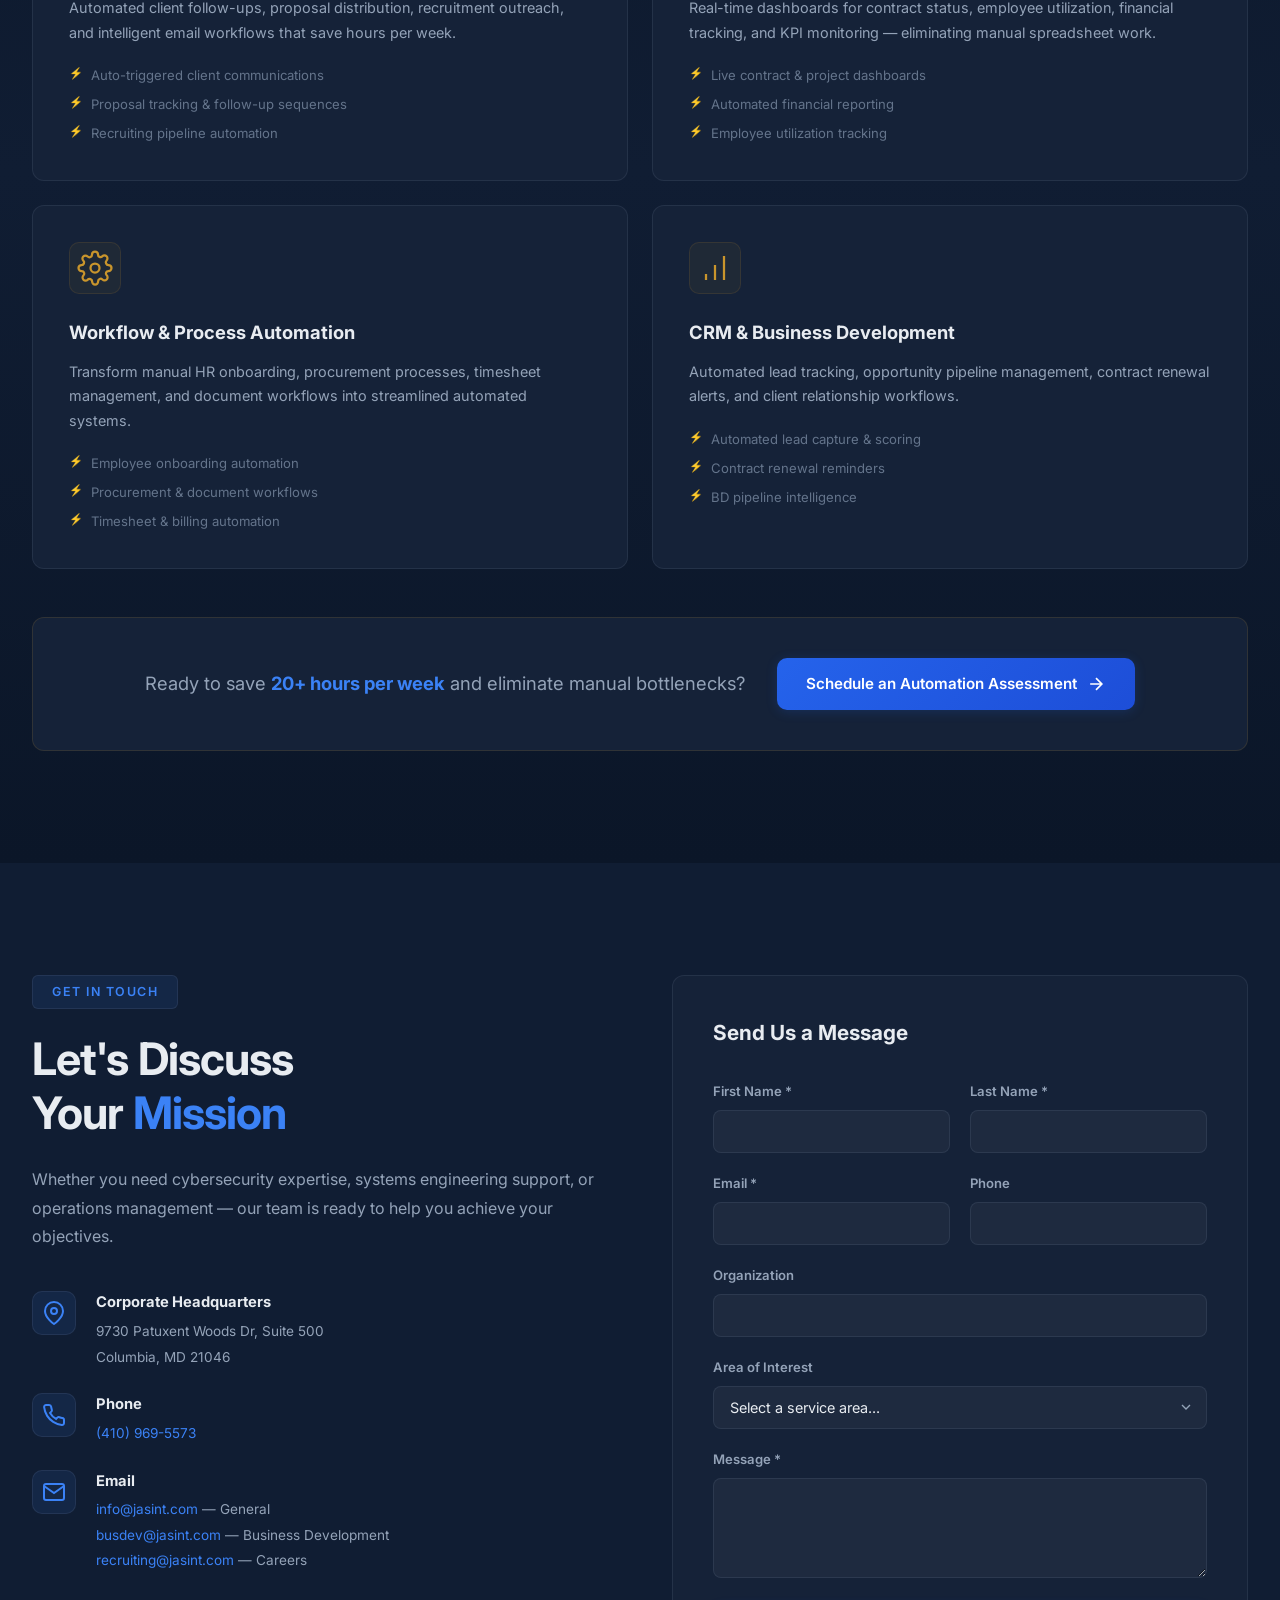
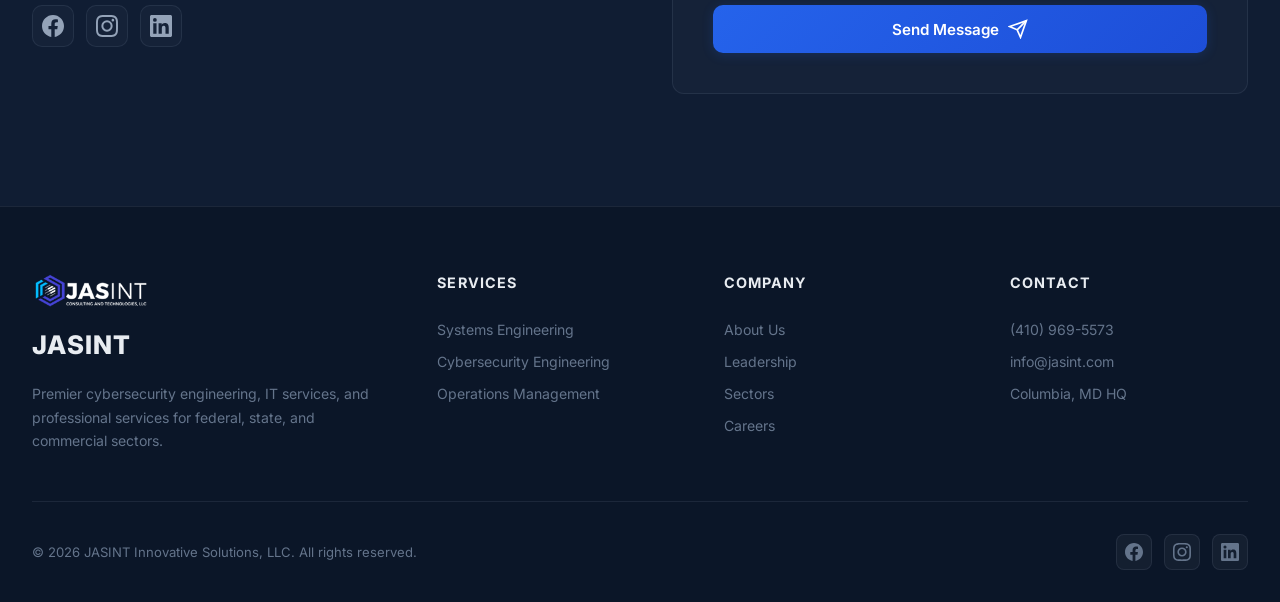
==== commit 58898d8a: "Use actual JASINT logo PNG from client" ====
--- a/index.html
+++ b/index.html
@@ -9,7 +9,7 @@
     <link rel="preconnect" href="https://fonts.gstatic.com" crossorigin>
     <link href="https://fonts.googleapis.com/css2?family=Inter:wght@300;400;500;600;700;800;900&display=swap" rel="stylesheet">
     <link rel="stylesheet" href="styles.css">
-    <link rel="icon" type="image/svg+xml" href="logo.svg">
+    <link rel="icon" type="image/png" href="logo.png">
 </head>
 <body>
 
@@ -17,7 +17,7 @@
     <nav class="navbar" id="navbar">
         <div class="nav-container">
             <a href="#hero" class="nav-logo">
-                <img src="logo.svg" alt="JASINT Logo" class="logo-img">
+                <img src="logo.png" alt="JASINT Logo" class="logo-img">
                 <div class="logo-fallback">
                     <span class="logo-text">JASINT</span>
                     <span class="logo-sub">INNOVATIVE SOLUTIONS</span>
@@ -761,7 +761,7 @@
         <div class="container">
             <div class="footer-grid">
                 <div class="footer-brand">
-                    <img src="logo.svg" alt="JASINT Logo" class="footer-logo">
+                    <img src="logo.png" alt="JASINT Logo" class="footer-logo">
                     <span class="logo-text">JASINT</span>
                     <p>Premier cybersecurity engineering, IT services, and professional services for federal, state, and commercial sectors.</p>
                 </div>
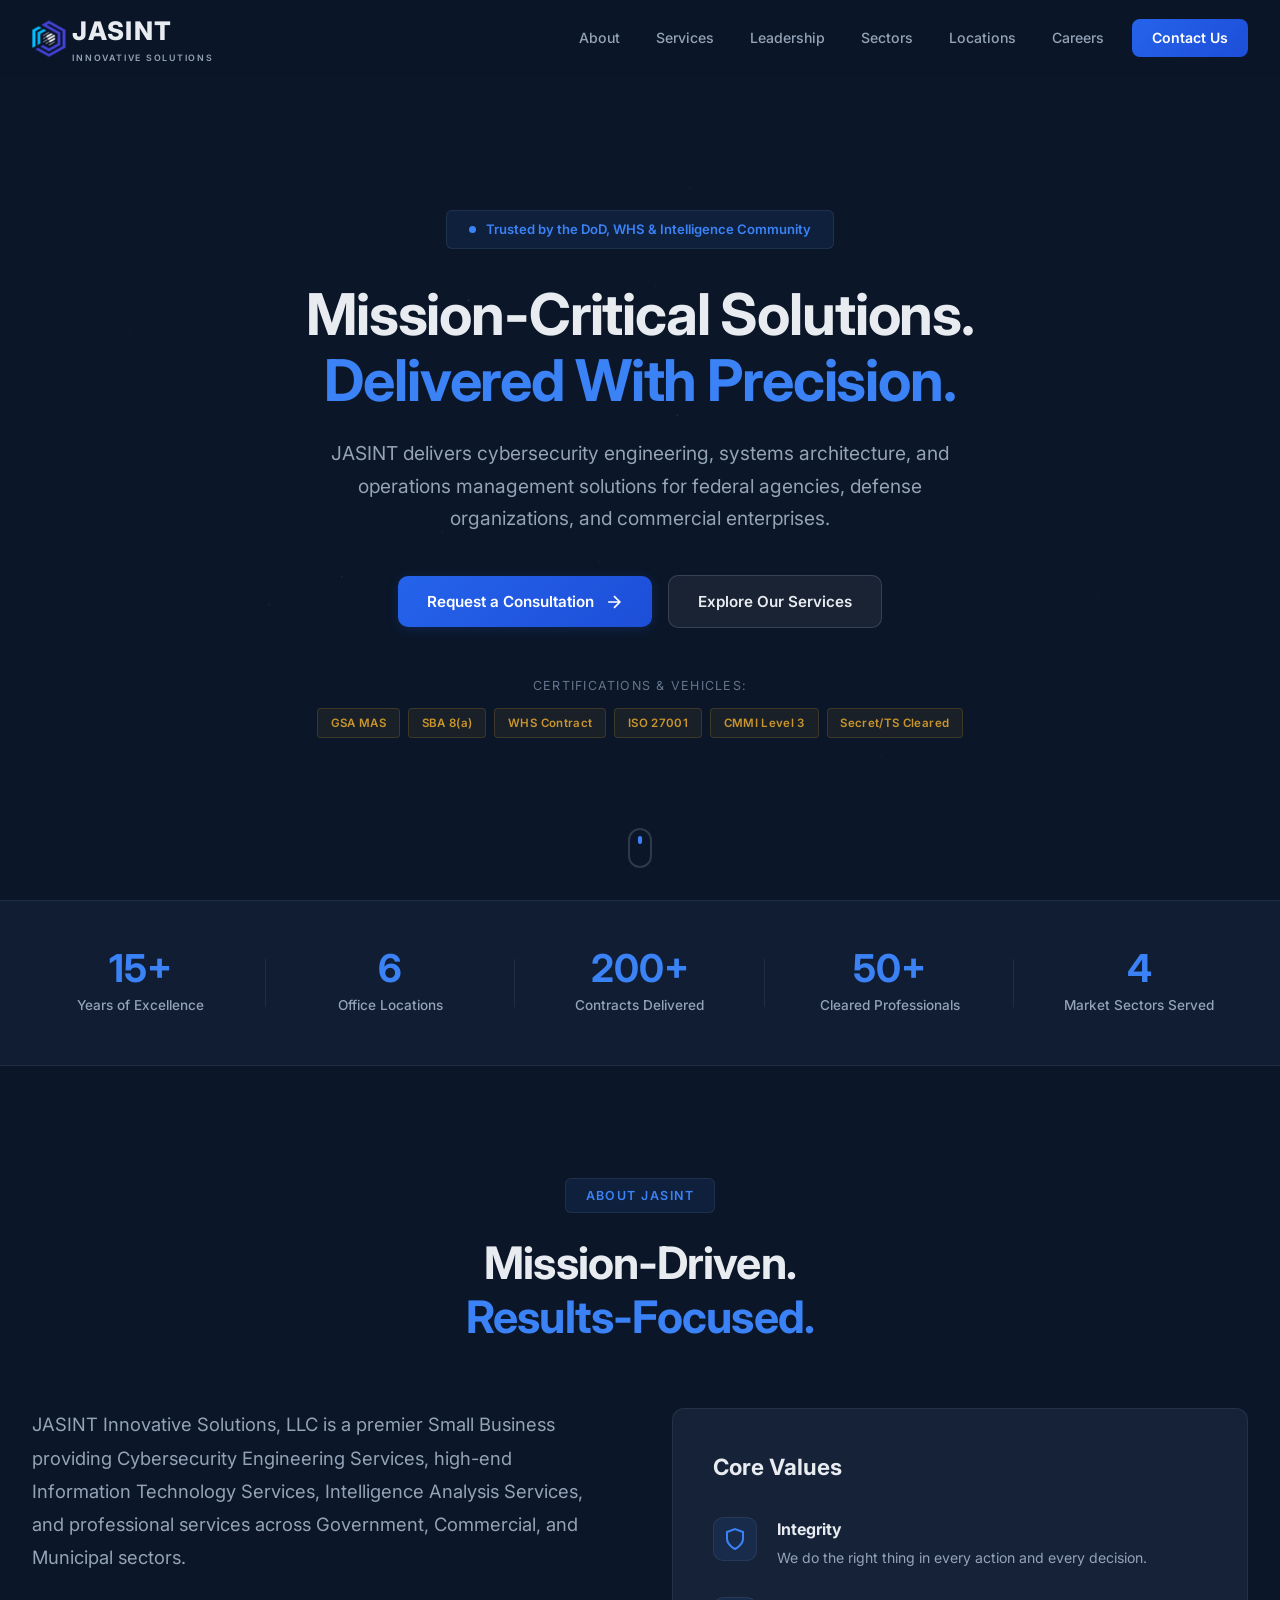
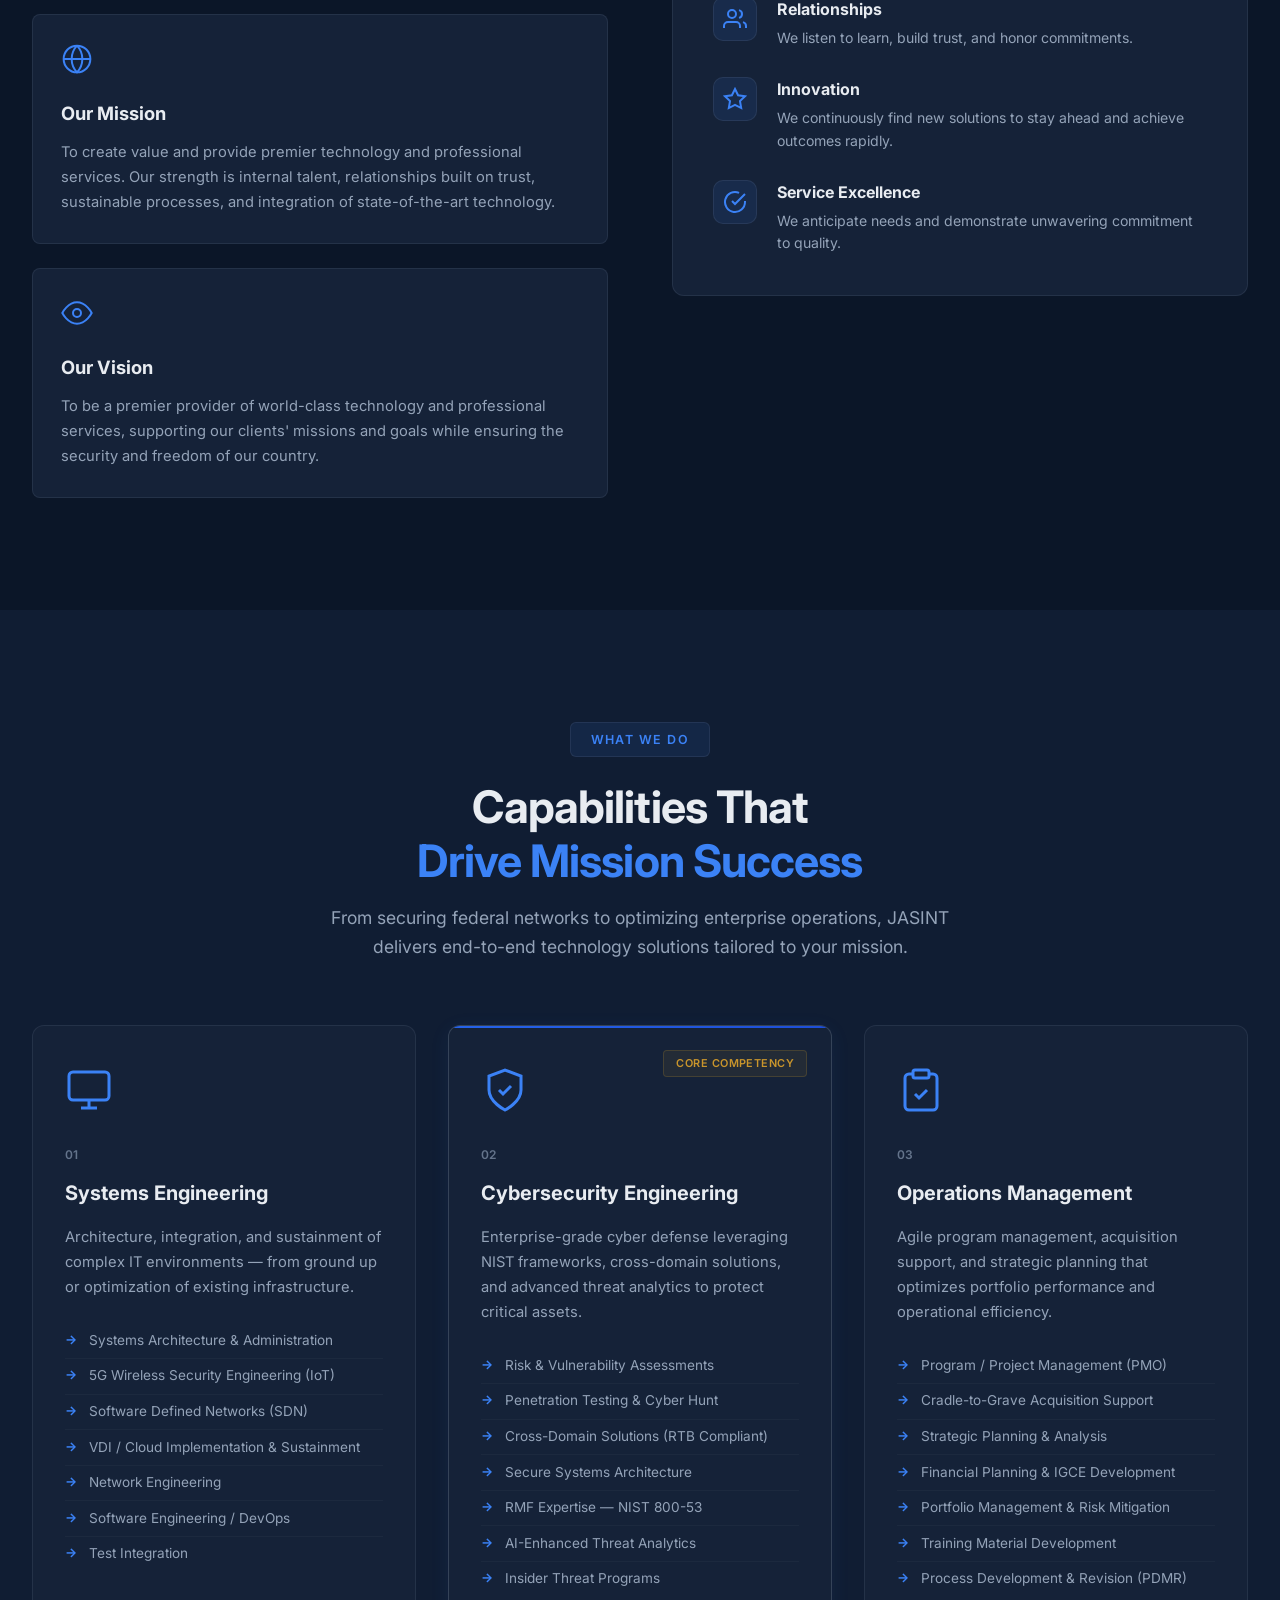
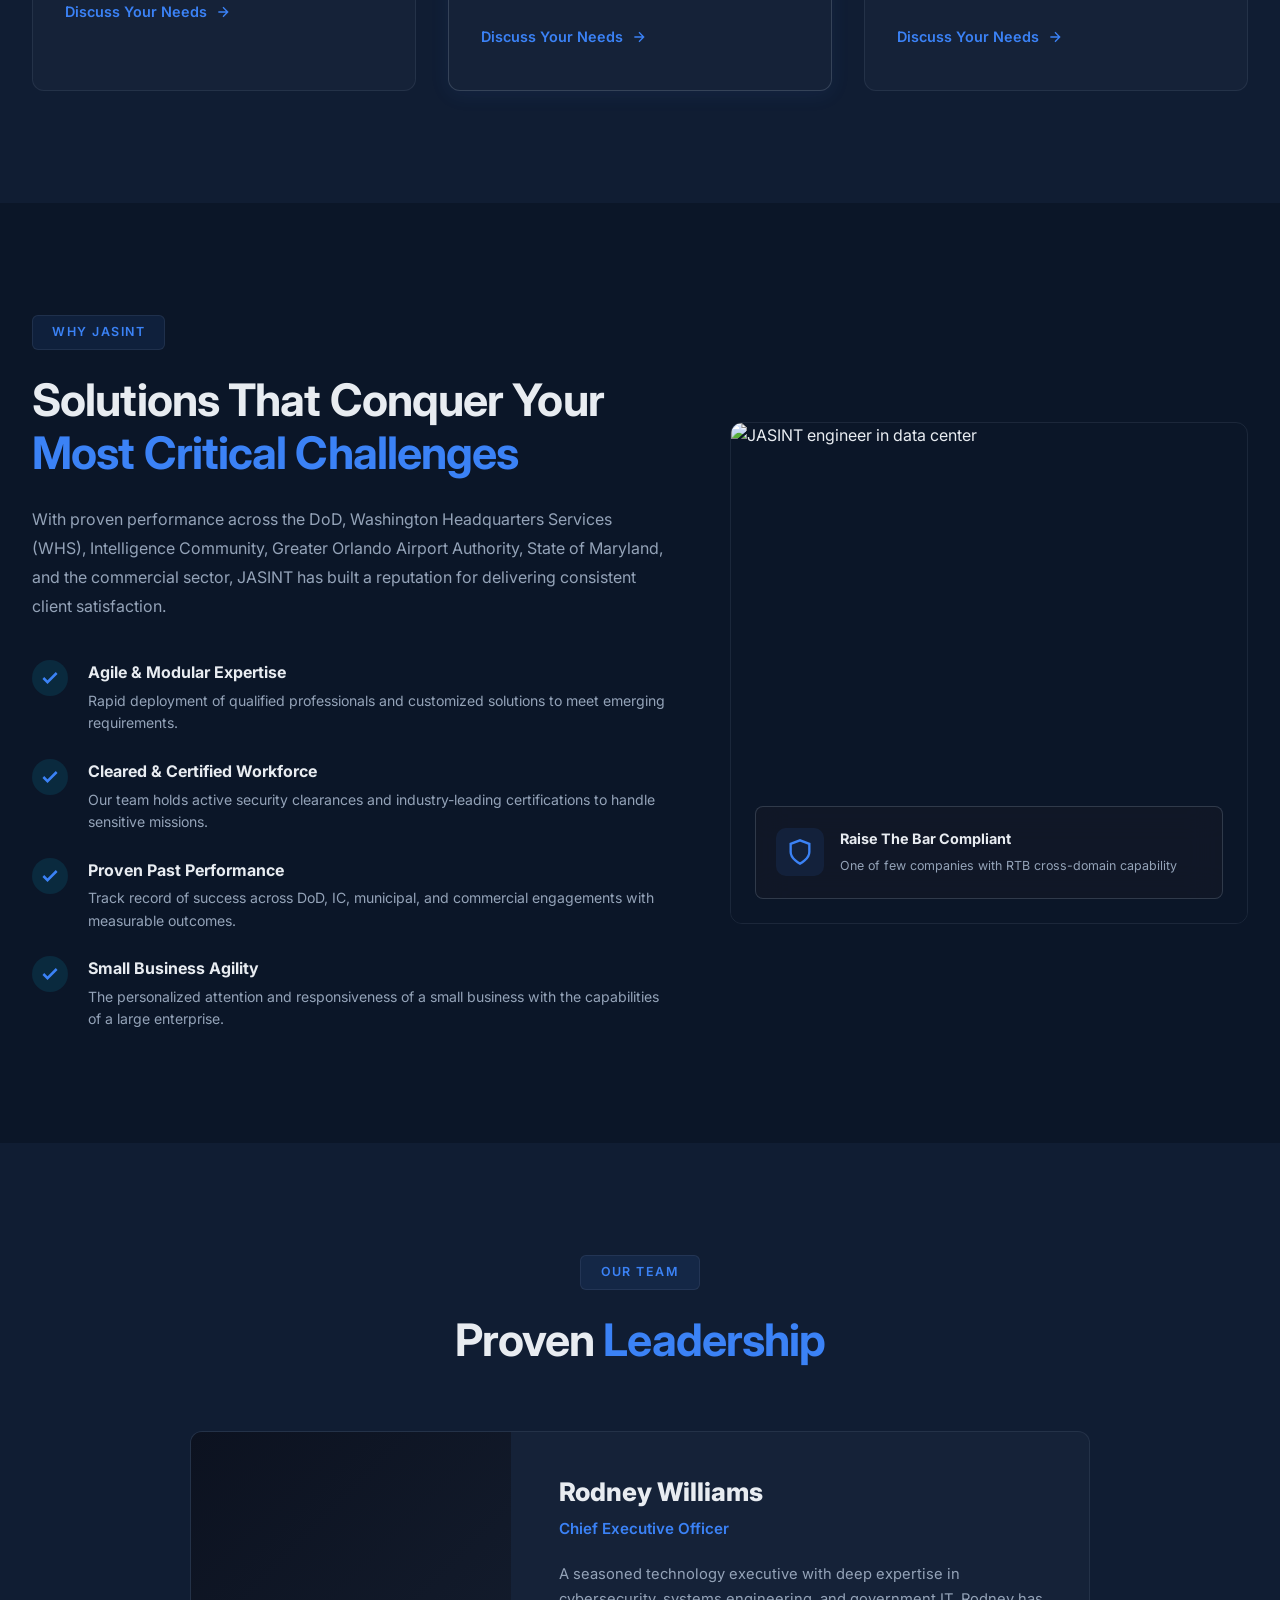
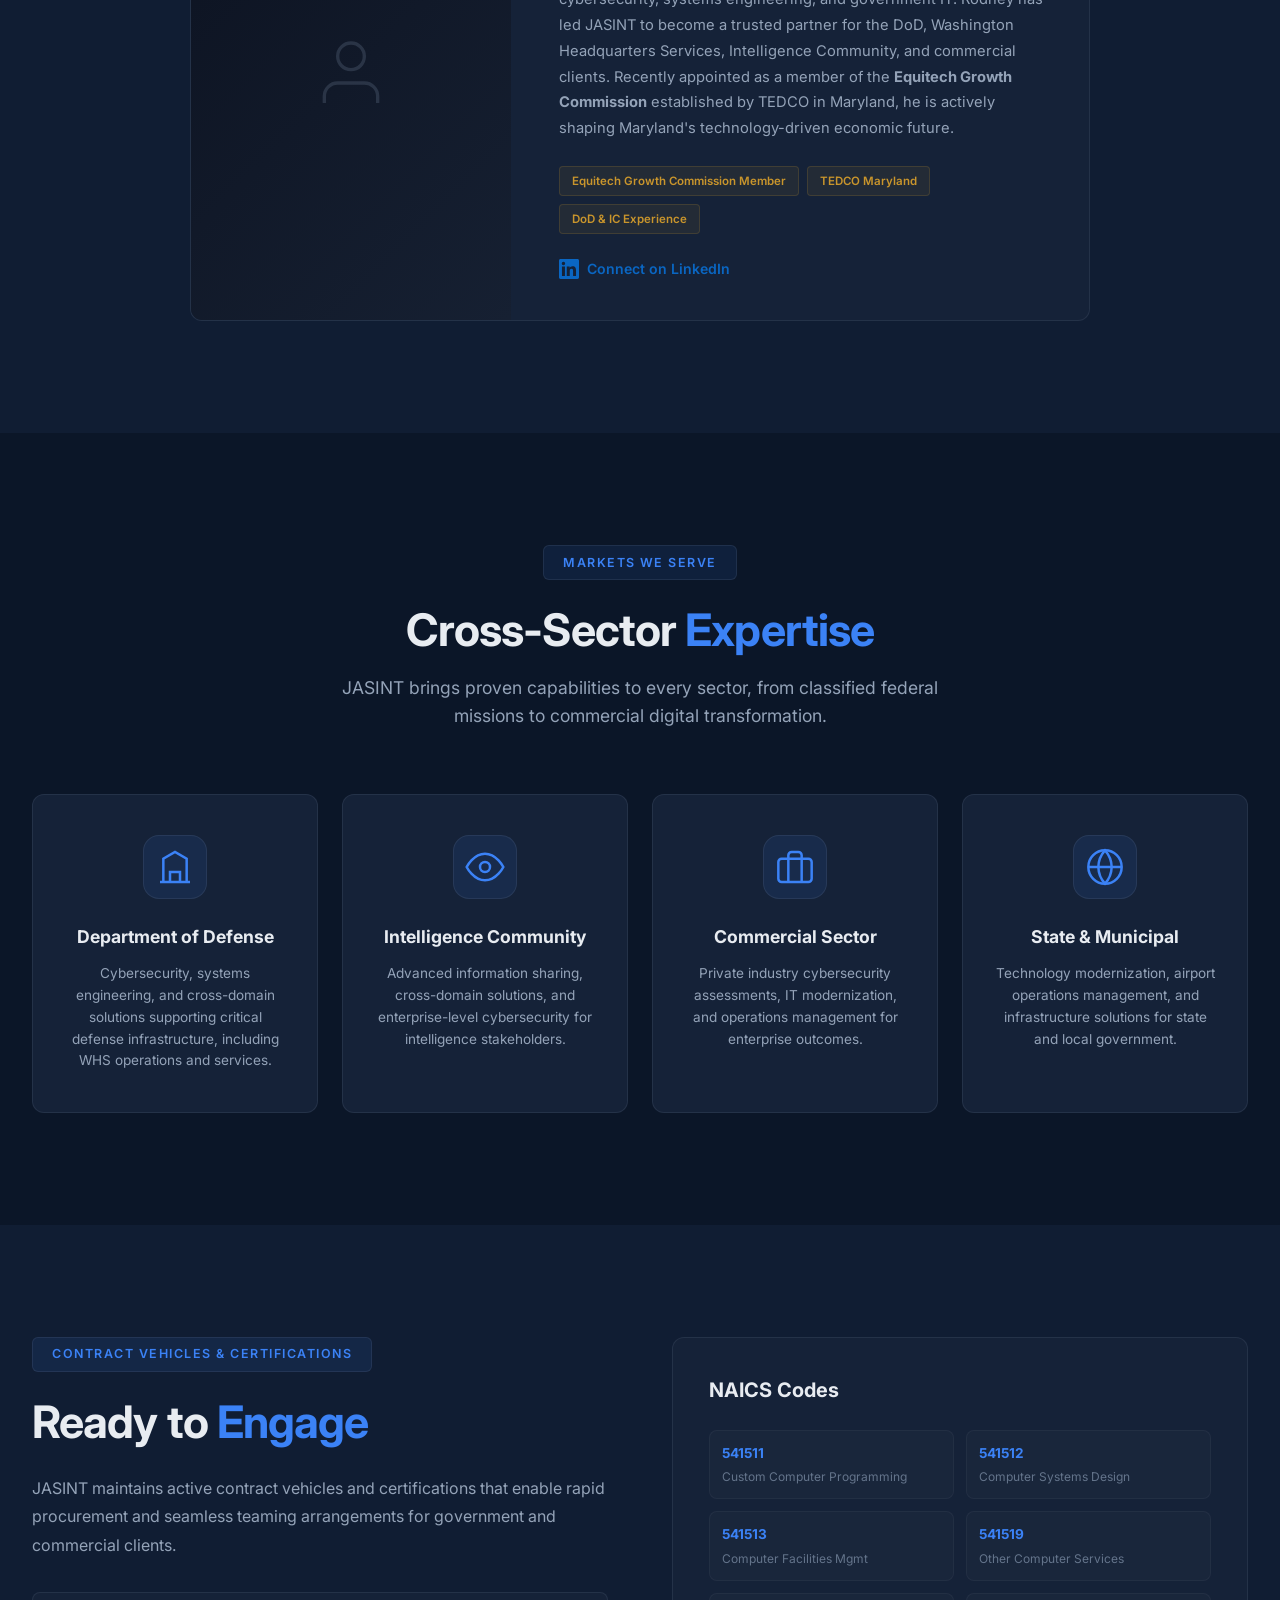
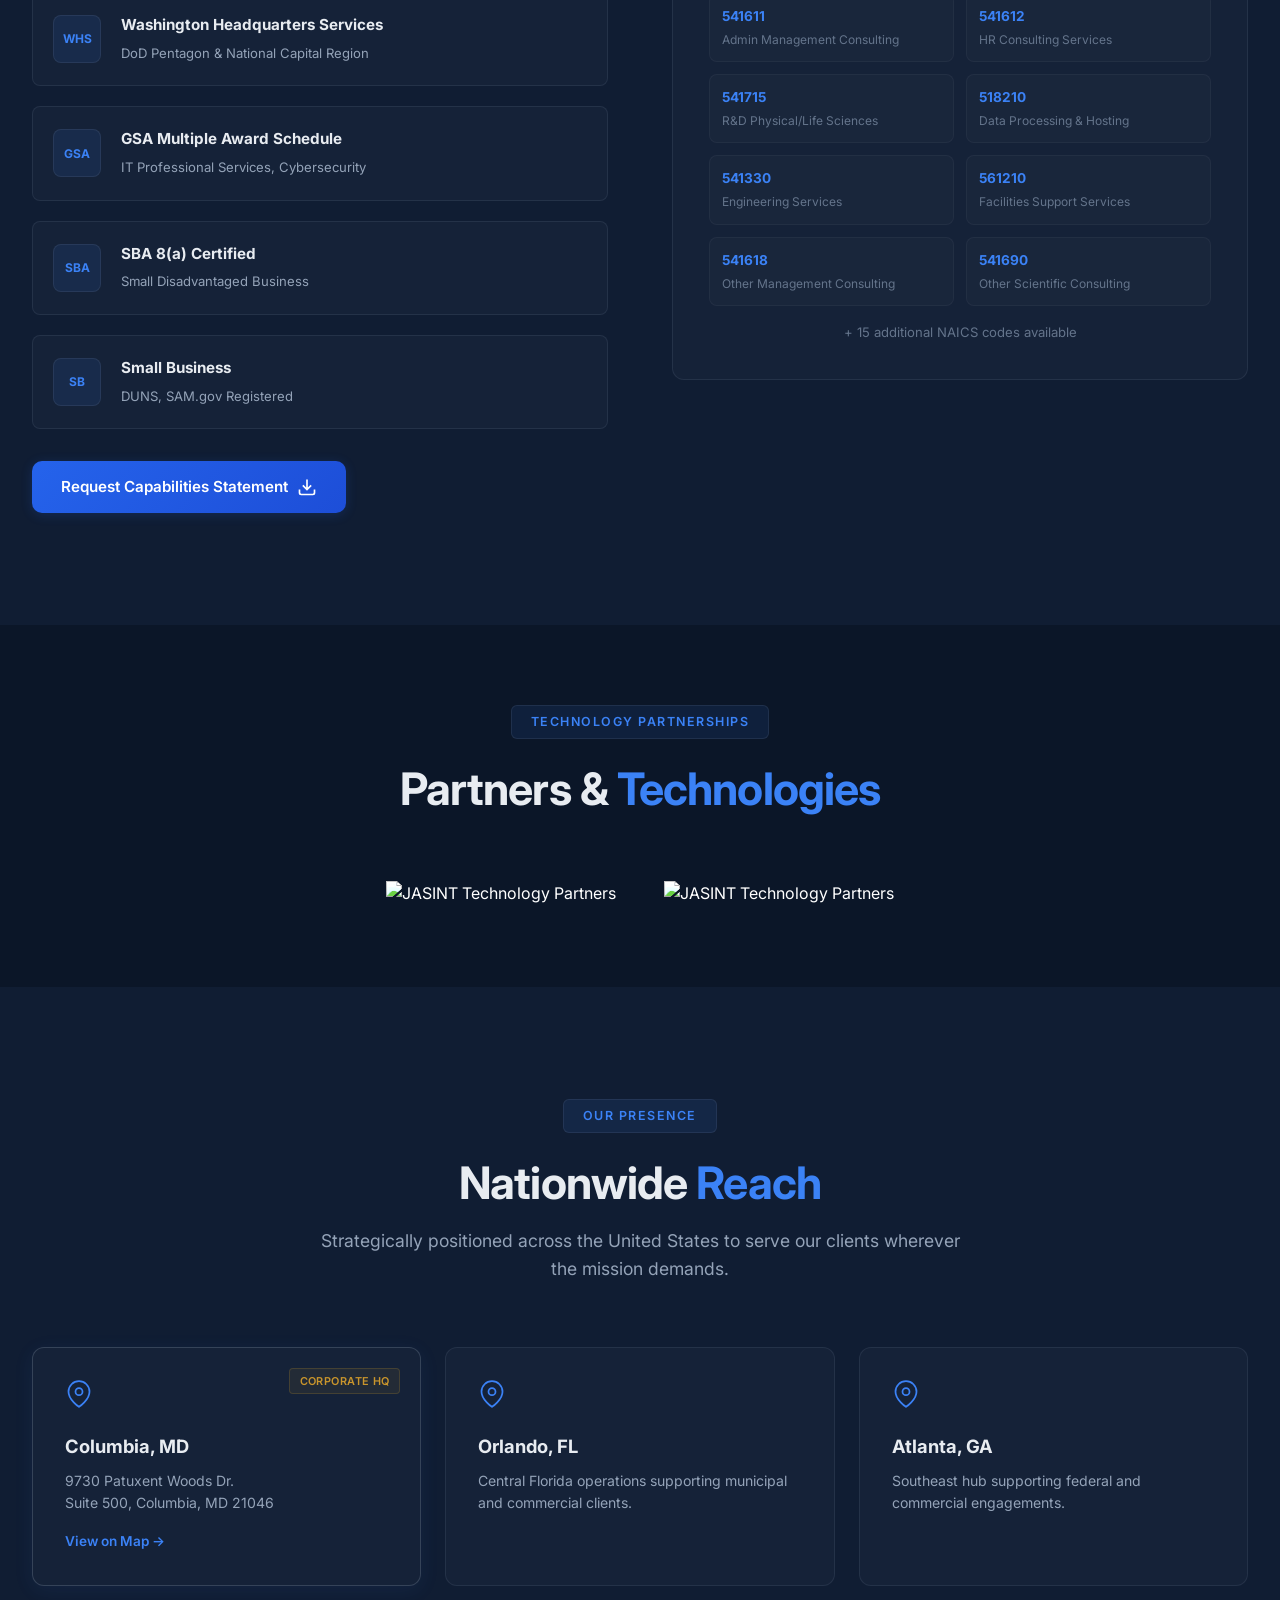
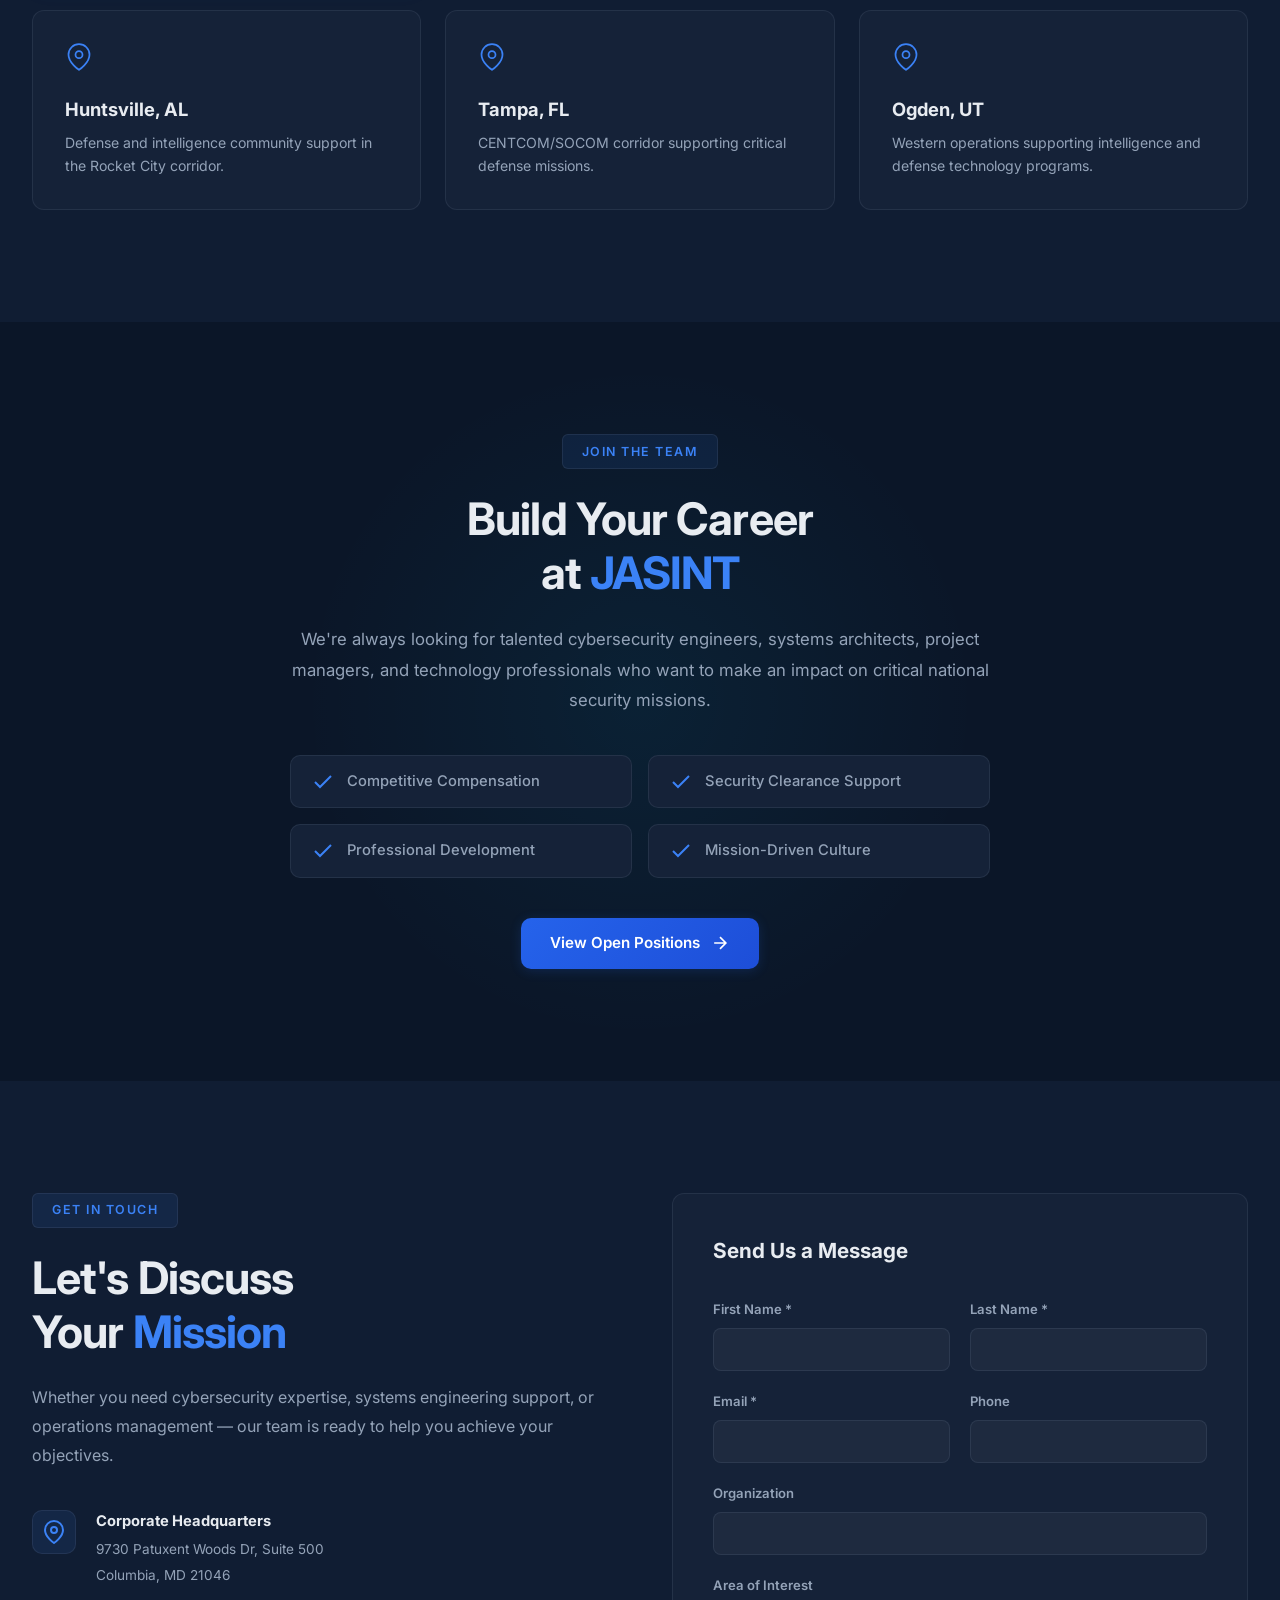
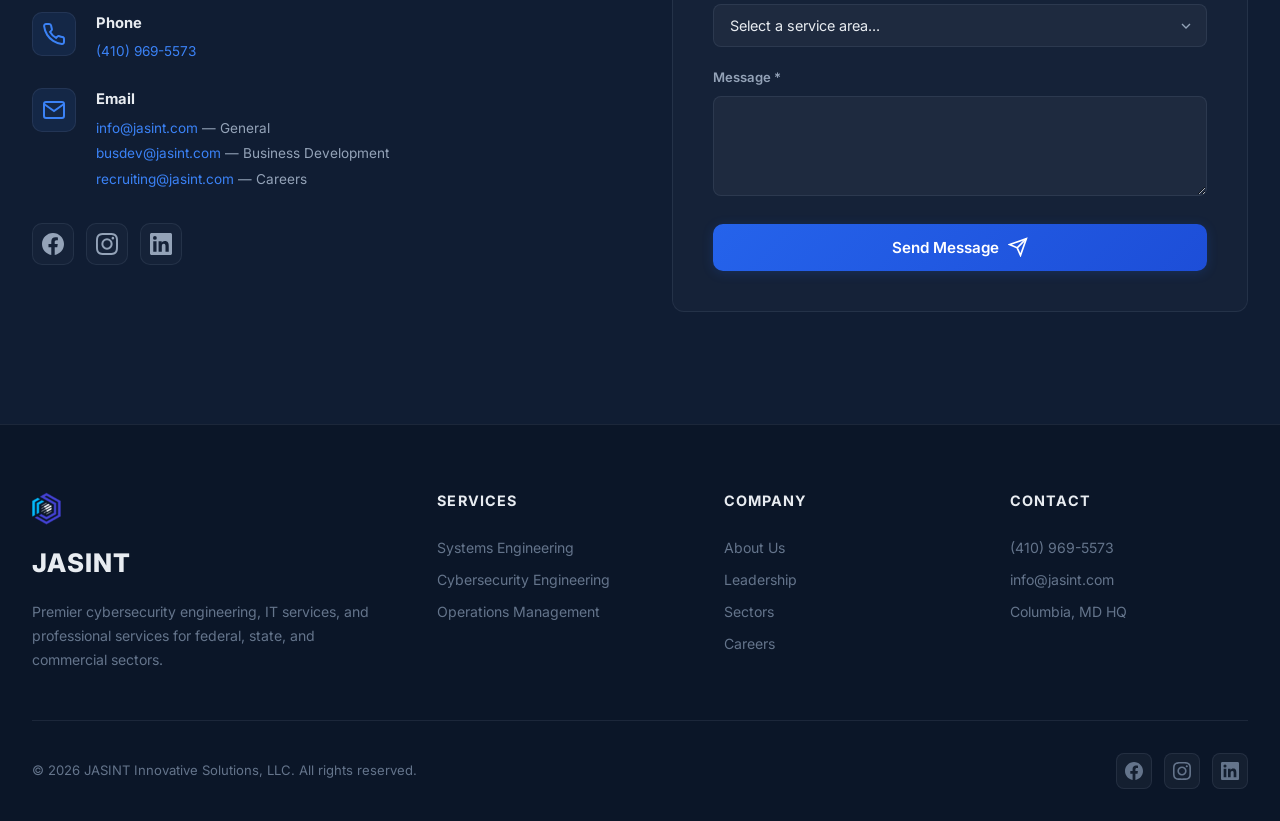
==== commit d9869d10: "Remove Automation section - not an existing JASINT service" ====
--- a/index.html
+++ b/index.html
@@ -29,7 +29,6 @@
                 <a href="#leadership" class="nav-link">Leadership</a>
                 <a href="#sectors" class="nav-link">Sectors</a>
                 <a href="#locations" class="nav-link">Locations</a>
-                <a href="#automation" class="nav-link">Automation</a>
                 <a href="#careers" class="nav-link">Careers</a>
                 <a href="#contact" class="nav-link nav-cta">Contact Us</a>
             </div>
@@ -582,74 +581,6 @@
         </div>
     </section>
 
-    <!-- ===================== AUTOMATION / DIGITAL TRANSFORMATION ===================== -->
-    <section class="automation" id="automation">
-        <div class="container">
-            <div class="section-header">
-                <span class="section-tag">Digital Transformation</span>
-                <h2 class="section-title">Operational <span class="gradient-text">Automation</span></h2>
-                <p class="section-desc">Streamline workflows, eliminate manual bottlenecks, and scale operations with intelligent automation solutions tailored to your business processes.</p>
-            </div>
-            <div class="automation-grid">
-                <div class="auto-card">
-                    <div class="auto-icon">
-                        <svg width="36" height="36" viewBox="0 0 24 24" fill="none" stroke="currentColor" stroke-width="1.5"><path d="M4 4h16c1.1 0 2 .9 2 2v12c0 1.1-.9 2-2 2H4c-1.1 0-2-.9-2-2V6c0-1.1.9-2 2-2z"/><polyline points="22,6 12,13 2,6"/></svg>
-                    </div>
-                    <h3>Email &amp; Communications Automation</h3>
-                    <p>Automated client follow-ups, proposal distribution, recruitment outreach, and intelligent email workflows that save hours per week.</p>
-                    <ul class="auto-benefits">
-                        <li>Auto-triggered client communications</li>
-                        <li>Proposal tracking &amp; follow-up sequences</li>
-                        <li>Recruiting pipeline automation</li>
-                    </ul>
-                </div>
-                <div class="auto-card">
-                    <div class="auto-icon">
-                        <svg width="36" height="36" viewBox="0 0 24 24" fill="none" stroke="currentColor" stroke-width="1.5"><rect x="2" y="3" width="20" height="14" rx="2" ry="2"/><line x1="8" y1="21" x2="16" y2="21"/><line x1="12" y1="17" x2="12" y2="21"/><path d="M7 8h3M7 11h5"/></svg>
-                    </div>
-                    <h3>Reporting &amp; Analytics Dashboards</h3>
-                    <p>Real-time dashboards for contract status, employee utilization, financial tracking, and KPI monitoring — eliminating manual spreadsheet work.</p>
-                    <ul class="auto-benefits">
-                        <li>Live contract &amp; project dashboards</li>
-                        <li>Automated financial reporting</li>
-                        <li>Employee utilization tracking</li>
-                    </ul>
-                </div>
-                <div class="auto-card">
-                    <div class="auto-icon">
-                        <svg width="36" height="36" viewBox="0 0 24 24" fill="none" stroke="currentColor" stroke-width="1.5"><circle cx="12" cy="12" r="3"/><path d="M19.4 15a1.65 1.65 0 00.33 1.82l.06.06a2 2 0 010 2.83 2 2 0 01-2.83 0l-.06-.06a1.65 1.65 0 00-1.82-.33 1.65 1.65 0 00-1 1.51V21a2 2 0 01-2 2 2 2 0 01-2-2v-.09A1.65 1.65 0 009 19.4a1.65 1.65 0 00-1.82.33l-.06.06a2 2 0 01-2.83 0 2 2 0 010-2.83l.06-.06A1.65 1.65 0 004.68 15a1.65 1.65 0 00-1.51-1H3a2 2 0 01-2-2 2 2 0 012-2h.09A1.65 1.65 0 004.6 9a1.65 1.65 0 00-.33-1.82l-.06-.06a2 2 0 010-2.83 2 2 0 012.83 0l.06.06A1.65 1.65 0 009 4.68a1.65 1.65 0 001-1.51V3a2 2 0 012-2 2 2 0 012 2v.09a1.65 1.65 0 001 1.51 1.65 1.65 0 001.82-.33l.06-.06a2 2 0 012.83 0 2 2 0 010 2.83l-.06.06A1.65 1.65 0 0019.4 9a1.65 1.65 0 001.51 1H21a2 2 0 012 2 2 2 0 01-2 2h-.09a1.65 1.65 0 00-1.51 1z"/></svg>
-                    </div>
-                    <h3>Workflow &amp; Process Automation</h3>
-                    <p>Transform manual HR onboarding, procurement processes, timesheet management, and document workflows into streamlined automated systems.</p>
-                    <ul class="auto-benefits">
-                        <li>Employee onboarding automation</li>
-                        <li>Procurement &amp; document workflows</li>
-                        <li>Timesheet &amp; billing automation</li>
-                    </ul>
-                </div>
-                <div class="auto-card">
-                    <div class="auto-icon">
-                        <svg width="36" height="36" viewBox="0 0 24 24" fill="none" stroke="currentColor" stroke-width="1.5"><path d="M12 20V10M18 20V4M6 20v-4"/></svg>
-                    </div>
-                    <h3>CRM &amp; Business Development</h3>
-                    <p>Automated lead tracking, opportunity pipeline management, contract renewal alerts, and client relationship workflows.</p>
-                    <ul class="auto-benefits">
-                        <li>Automated lead capture &amp; scoring</li>
-                        <li>Contract renewal reminders</li>
-                        <li>BD pipeline intelligence</li>
-                    </ul>
-                </div>
-            </div>
-            <div class="automation-cta">
-                <p>Ready to save <strong>20+ hours per week</strong> and eliminate manual bottlenecks?</p>
-                <a href="#contact" class="btn btn-primary">
-                    <span>Schedule an Automation Assessment</span>
-                    <svg width="20" height="20" viewBox="0 0 24 24" fill="none" stroke="currentColor" stroke-width="2"><path d="M5 12h14M12 5l7 7-7 7"/></svg>
-                </a>
-            </div>
-        </div>
-    </section>
-
     <!-- ===================== CONTACT ===================== -->
     <section class="contact" id="contact">
         <div class="container">
--- a/styles.css
+++ b/styles.css
@@ -148,7 +148,7 @@
 .nav-logo {
     display: flex;
     align-items: center;
-    gap: 0.5rem;
+    gap: 0.4rem;
 }
 
 .logo-img {
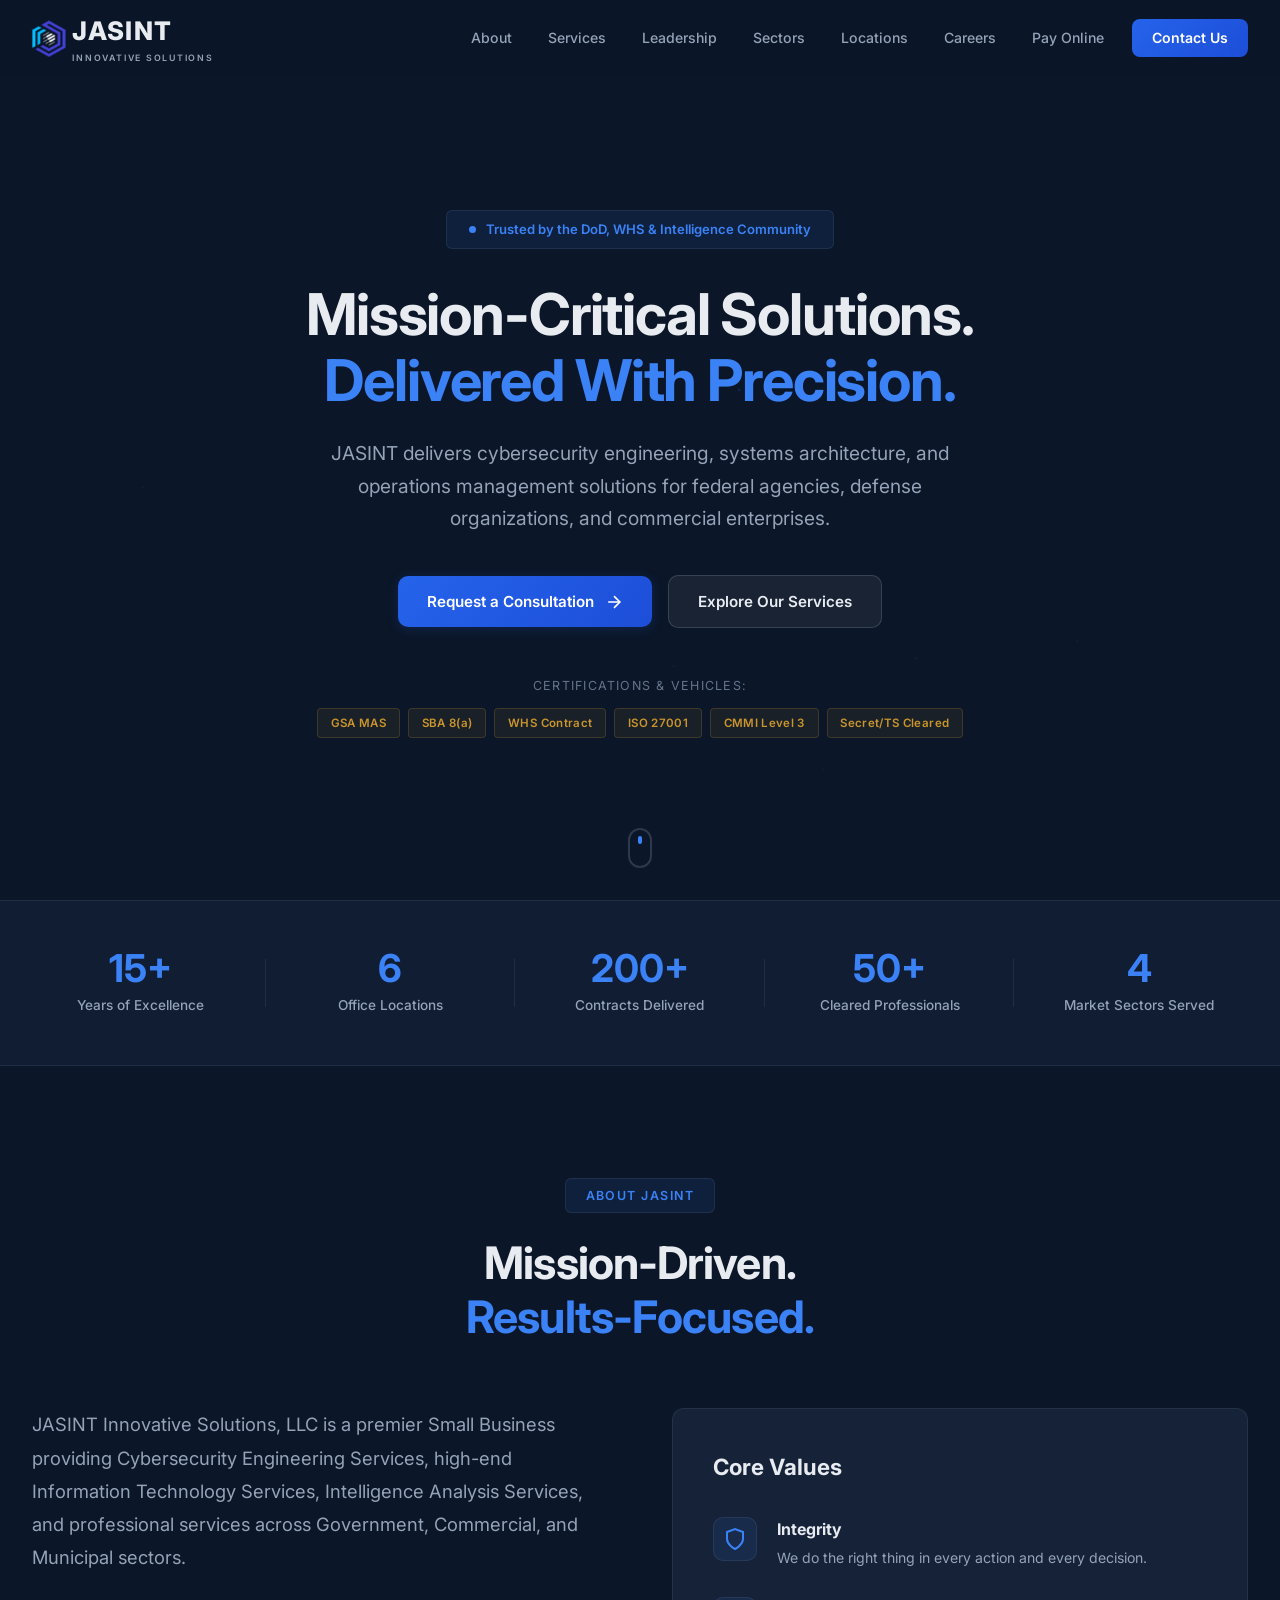
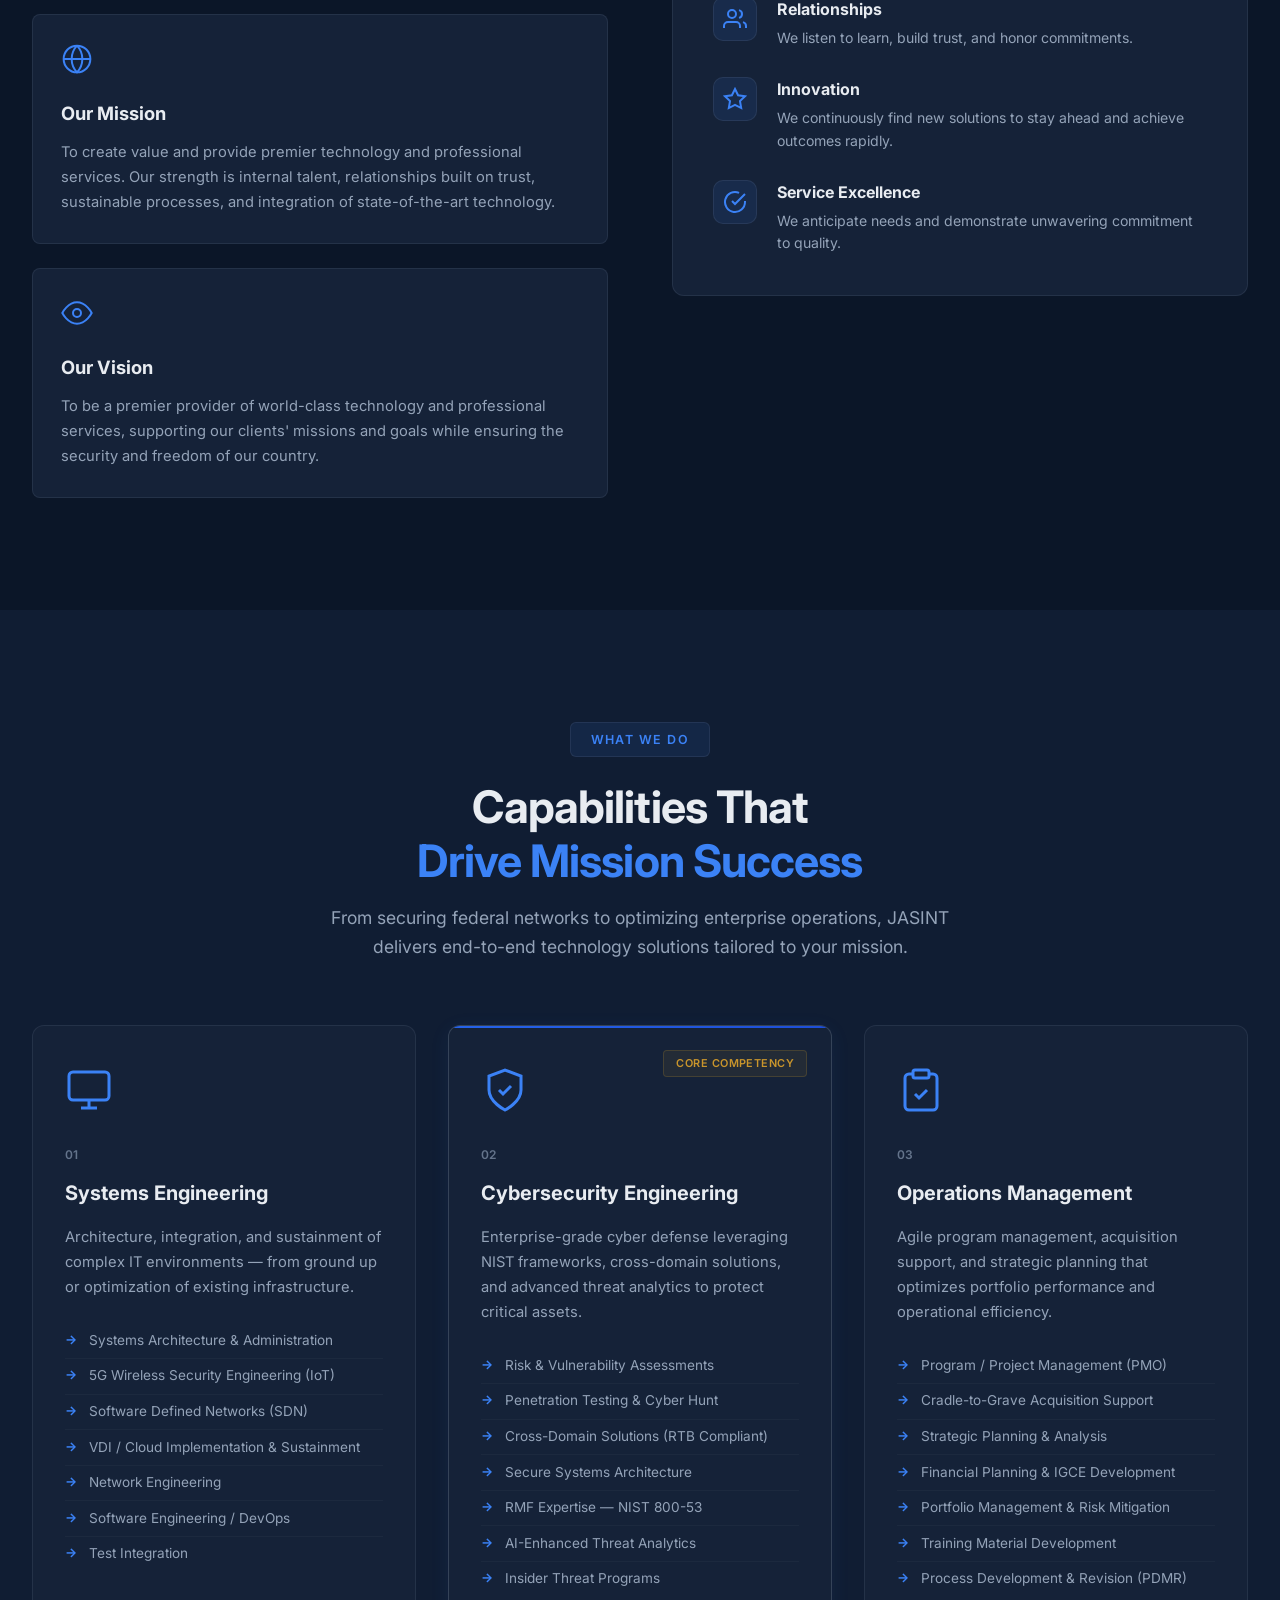
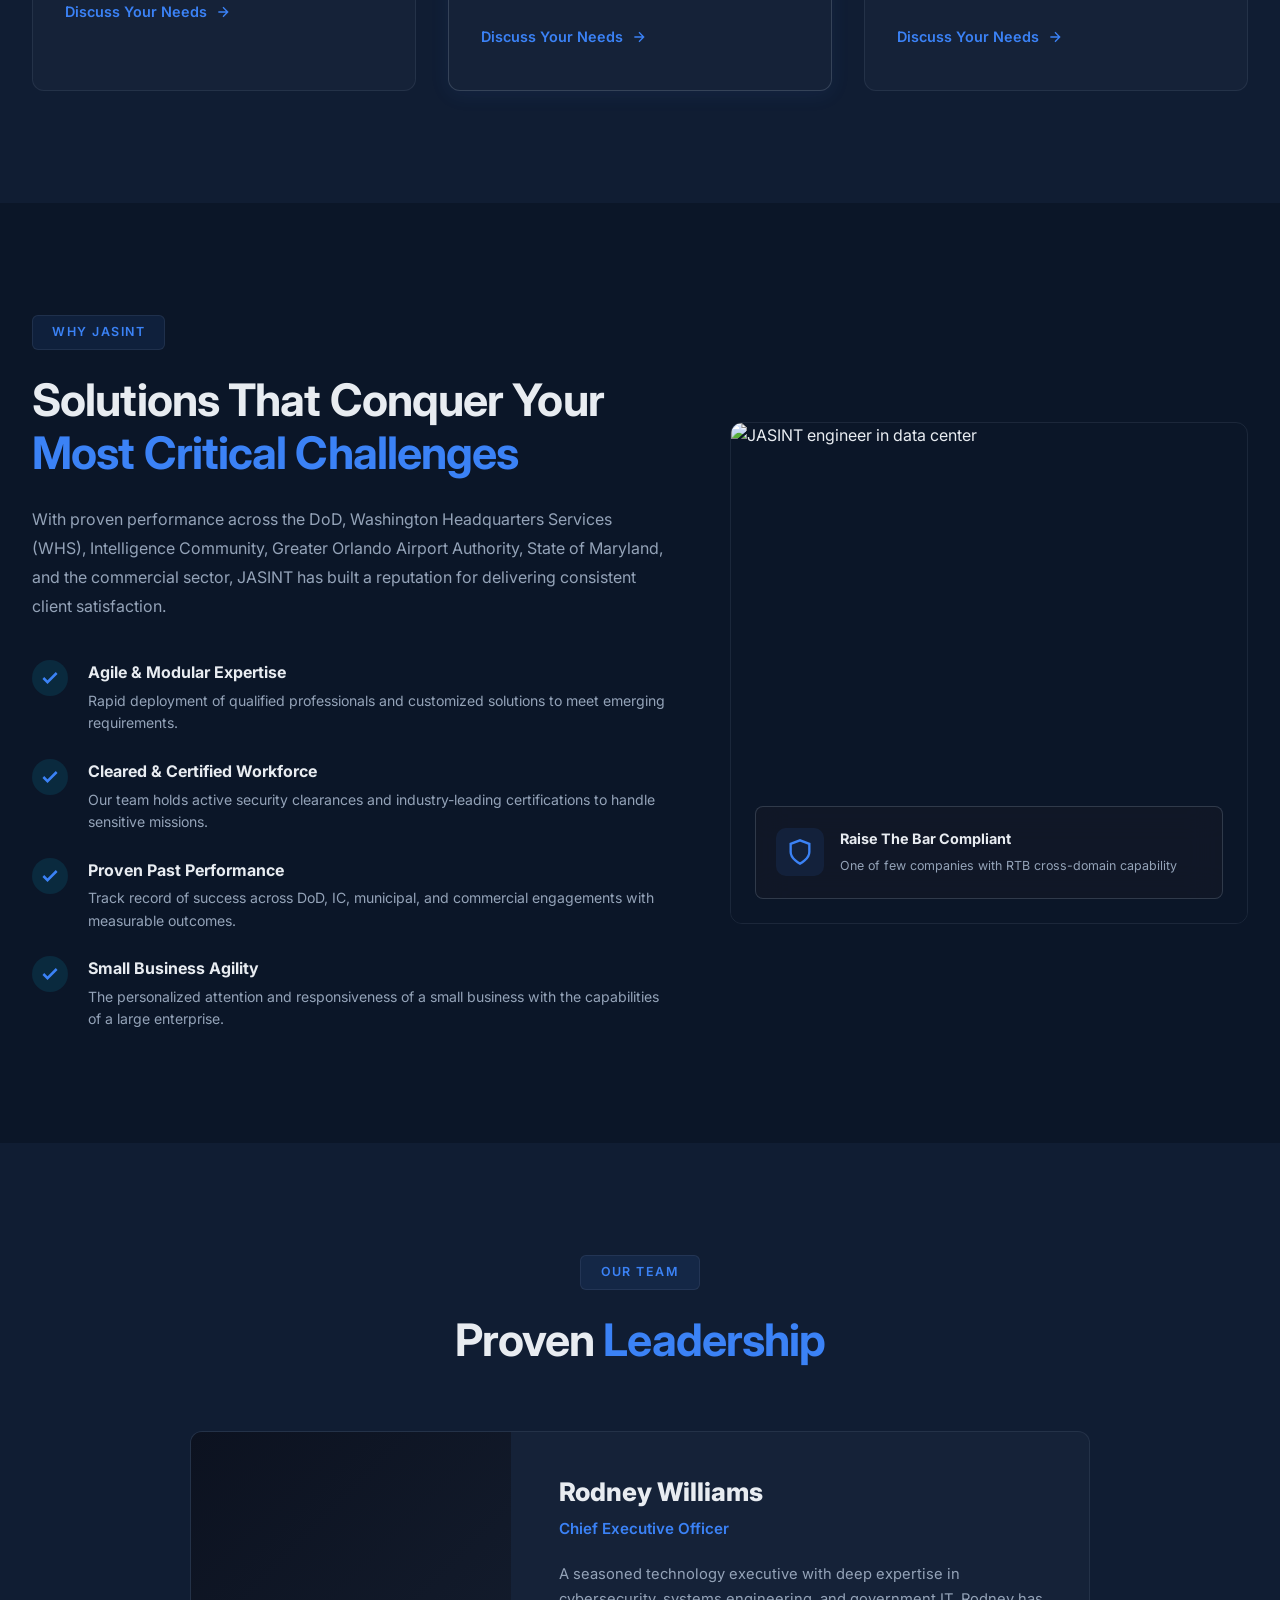
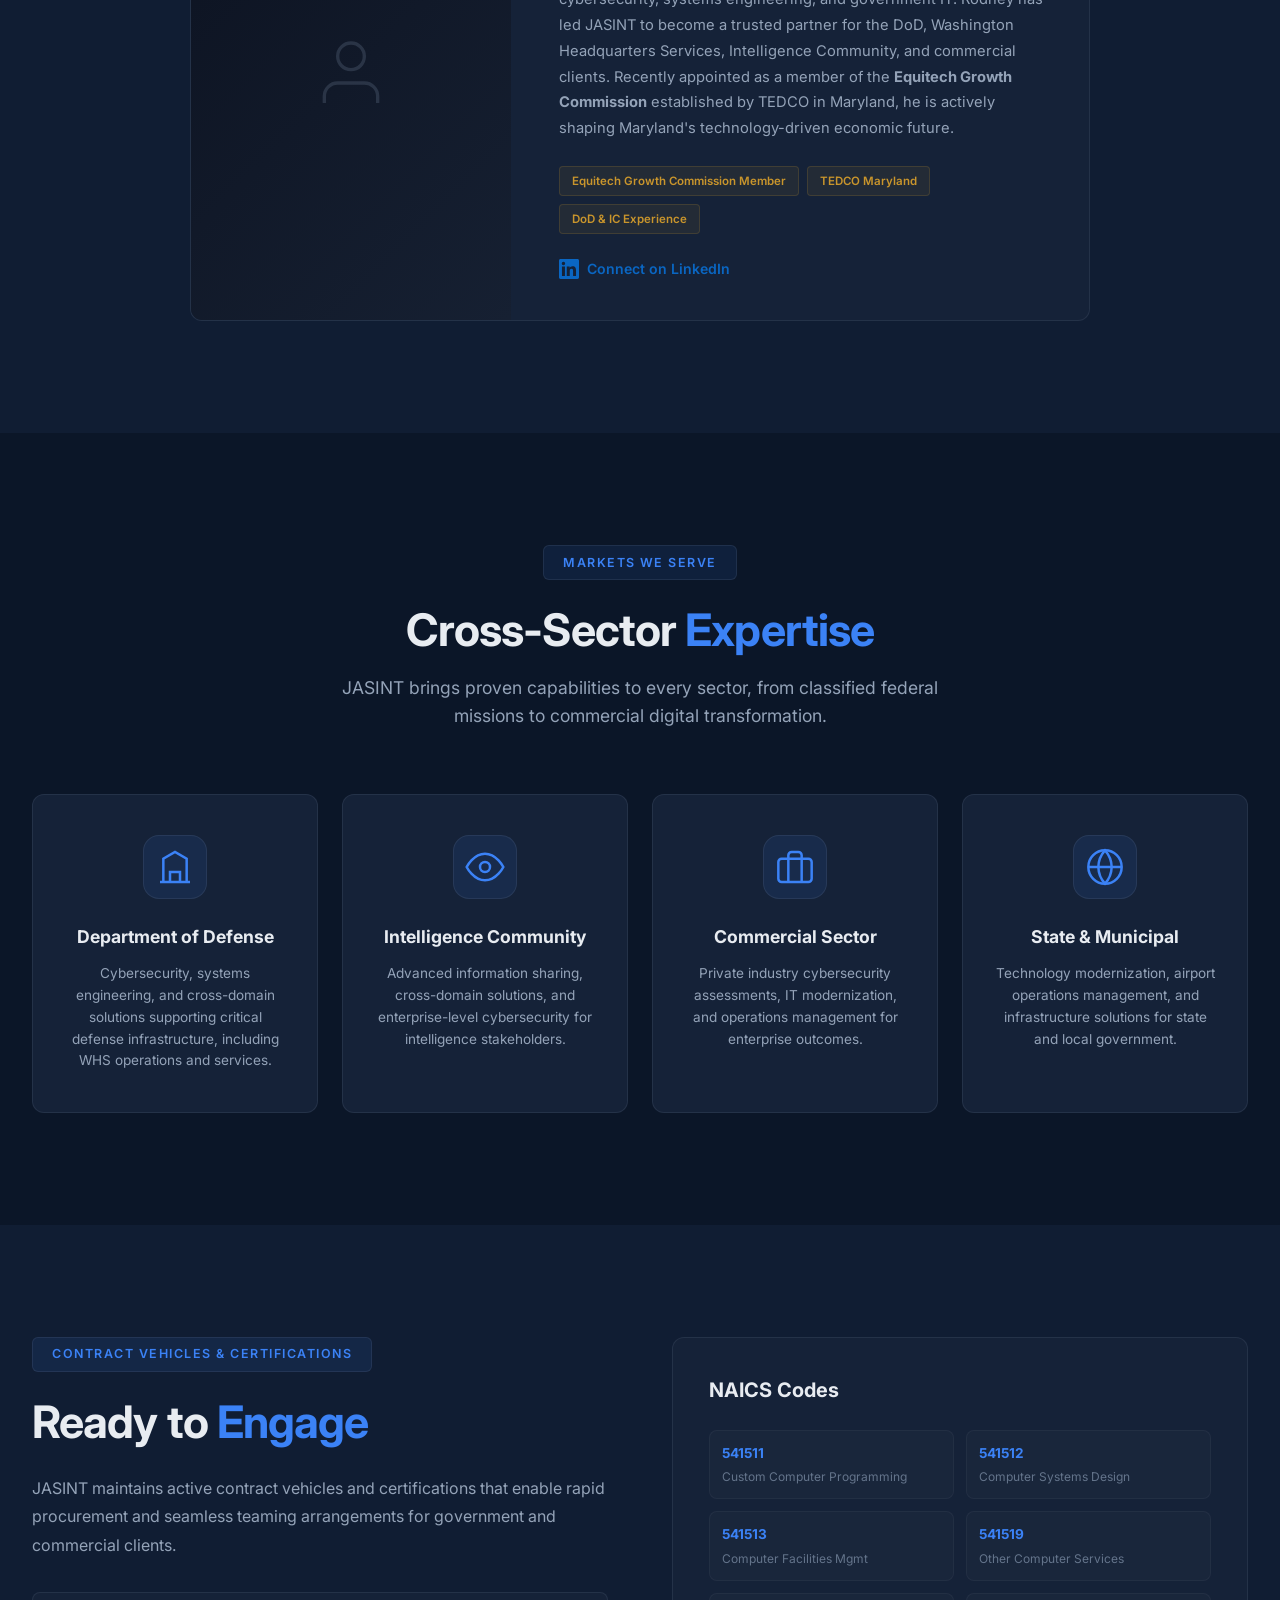
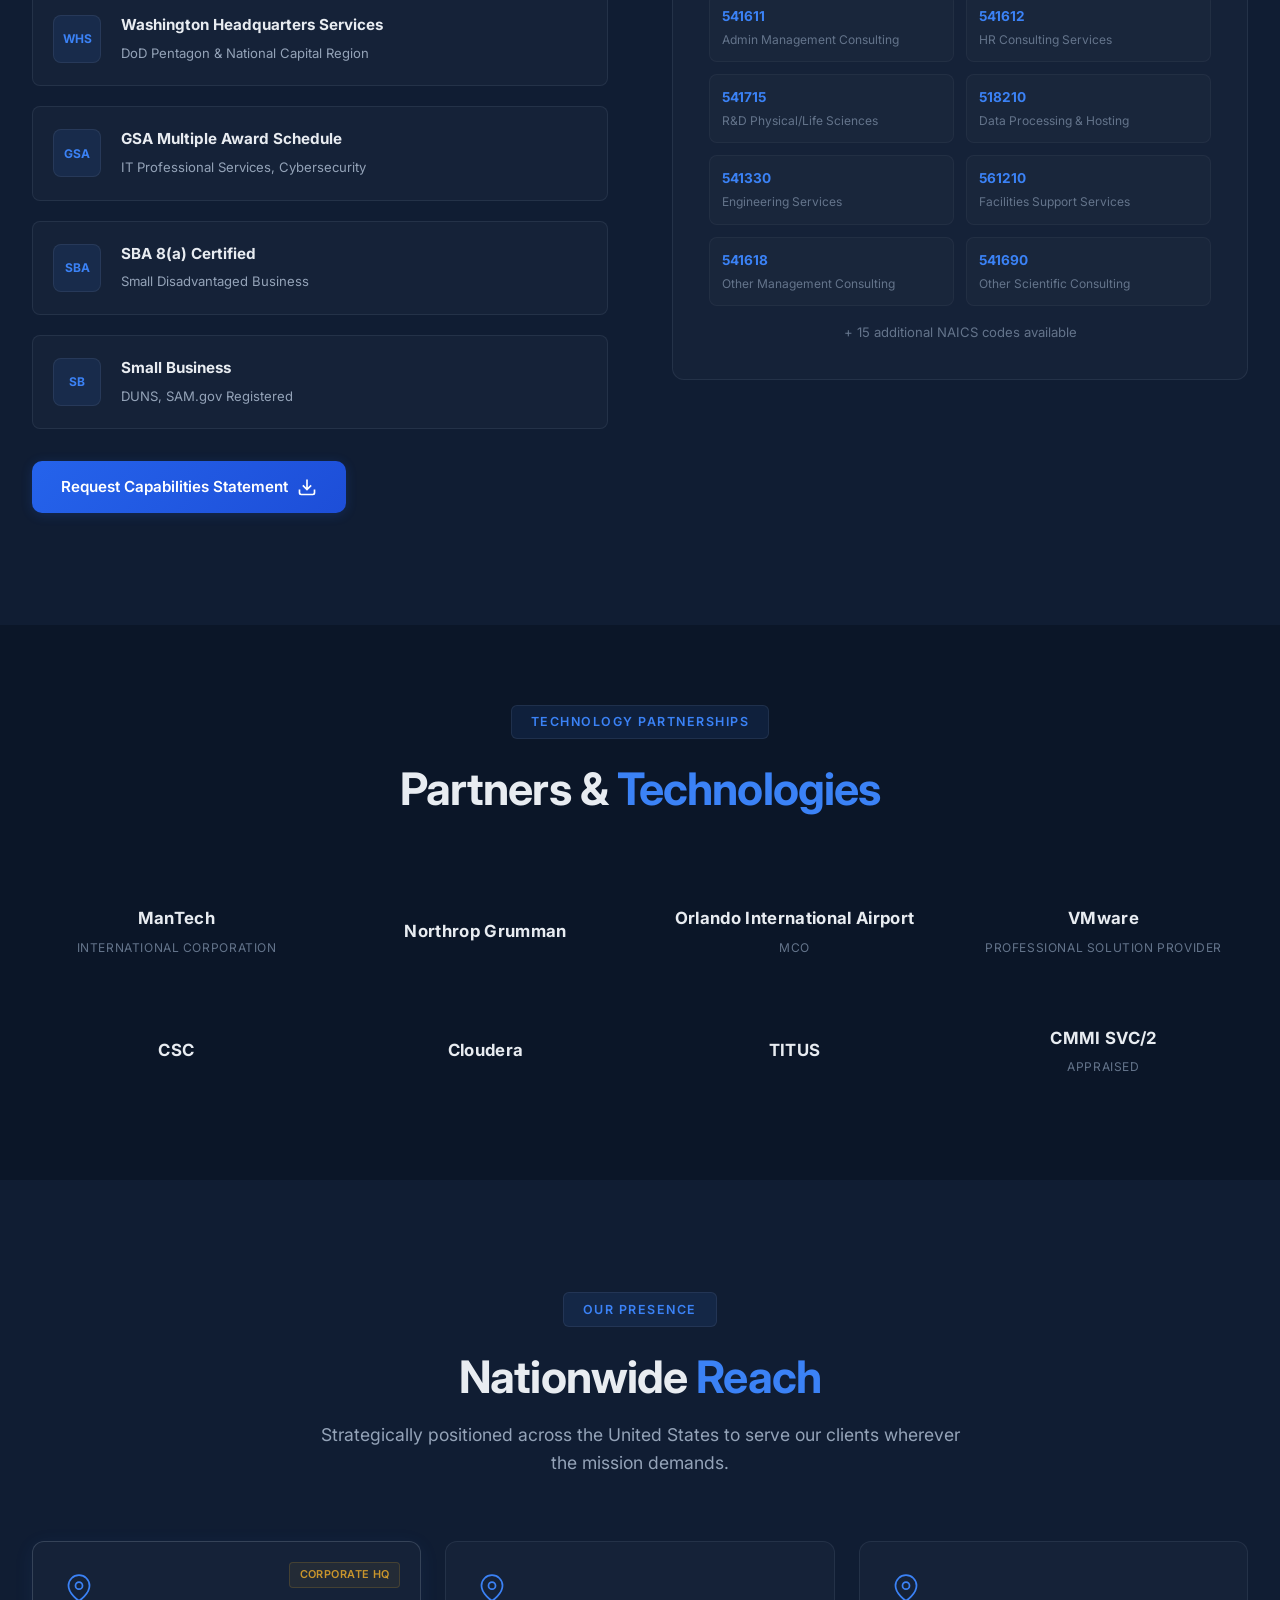
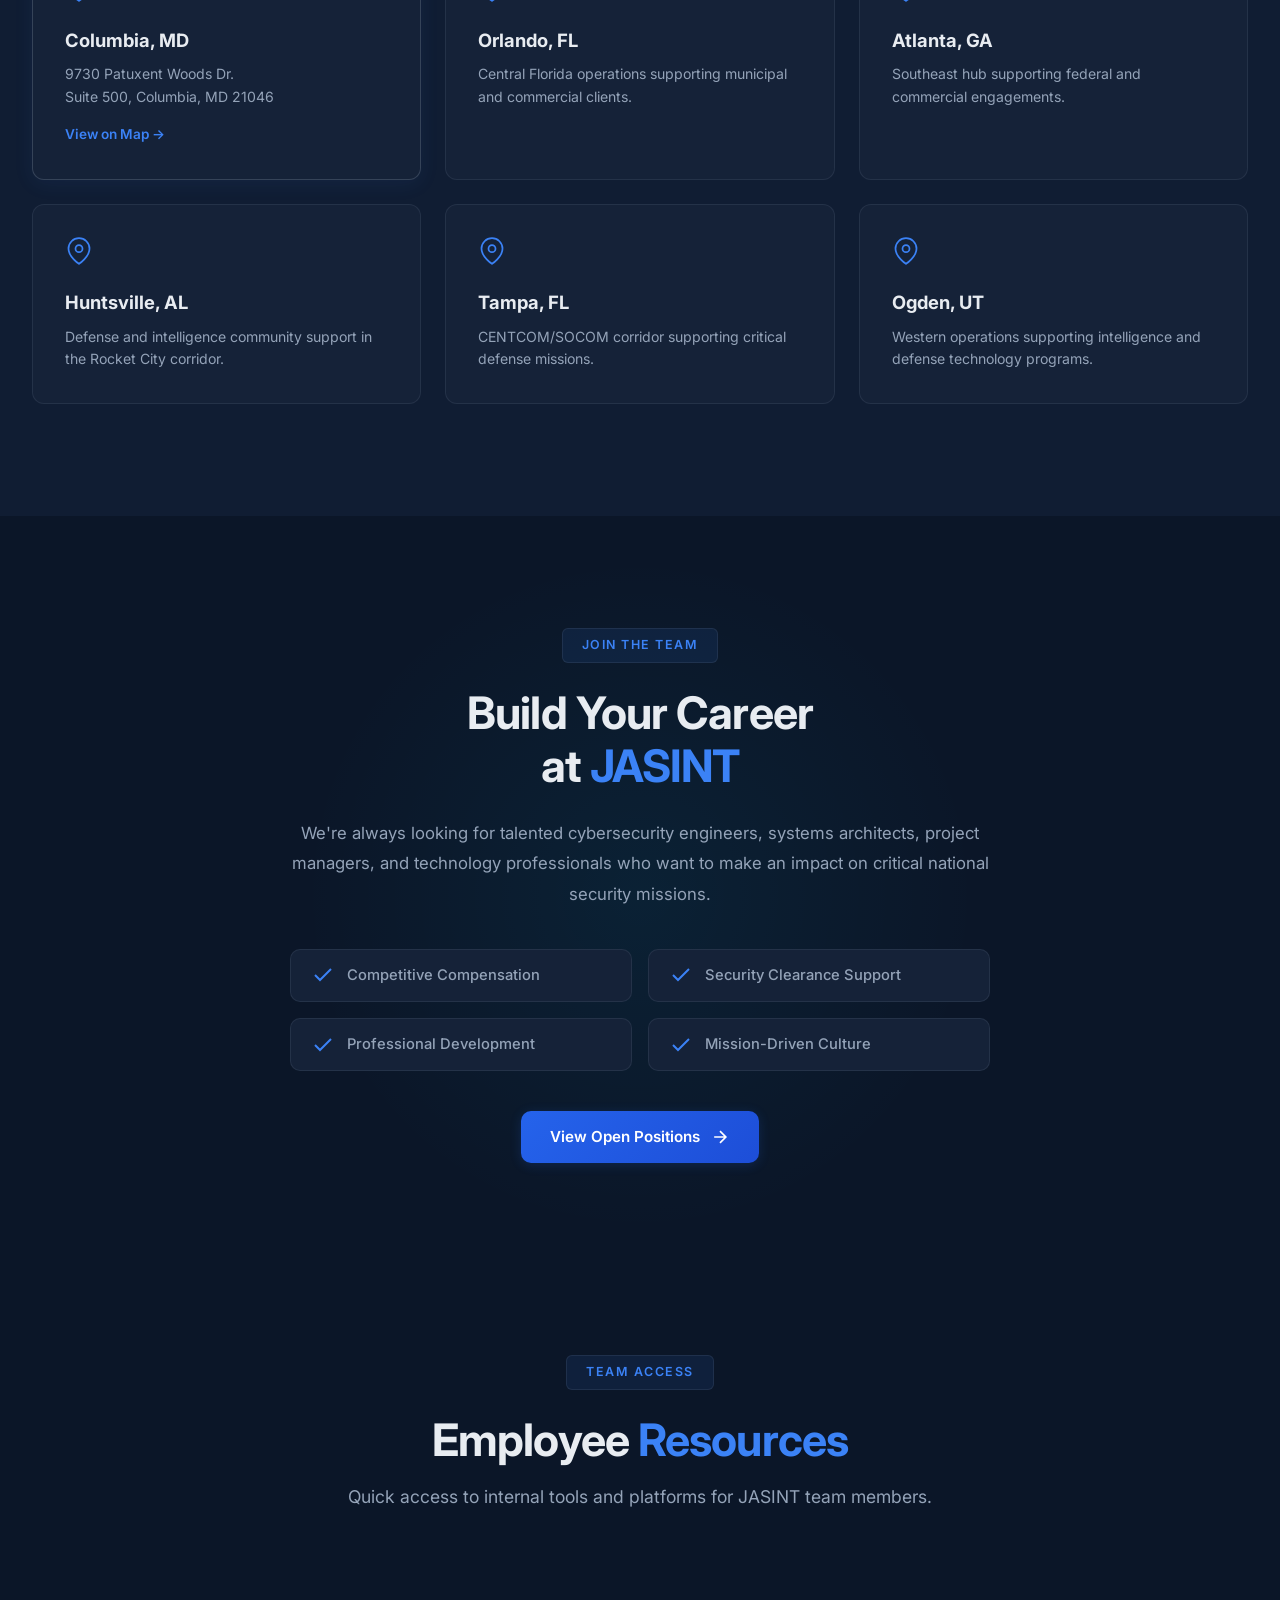
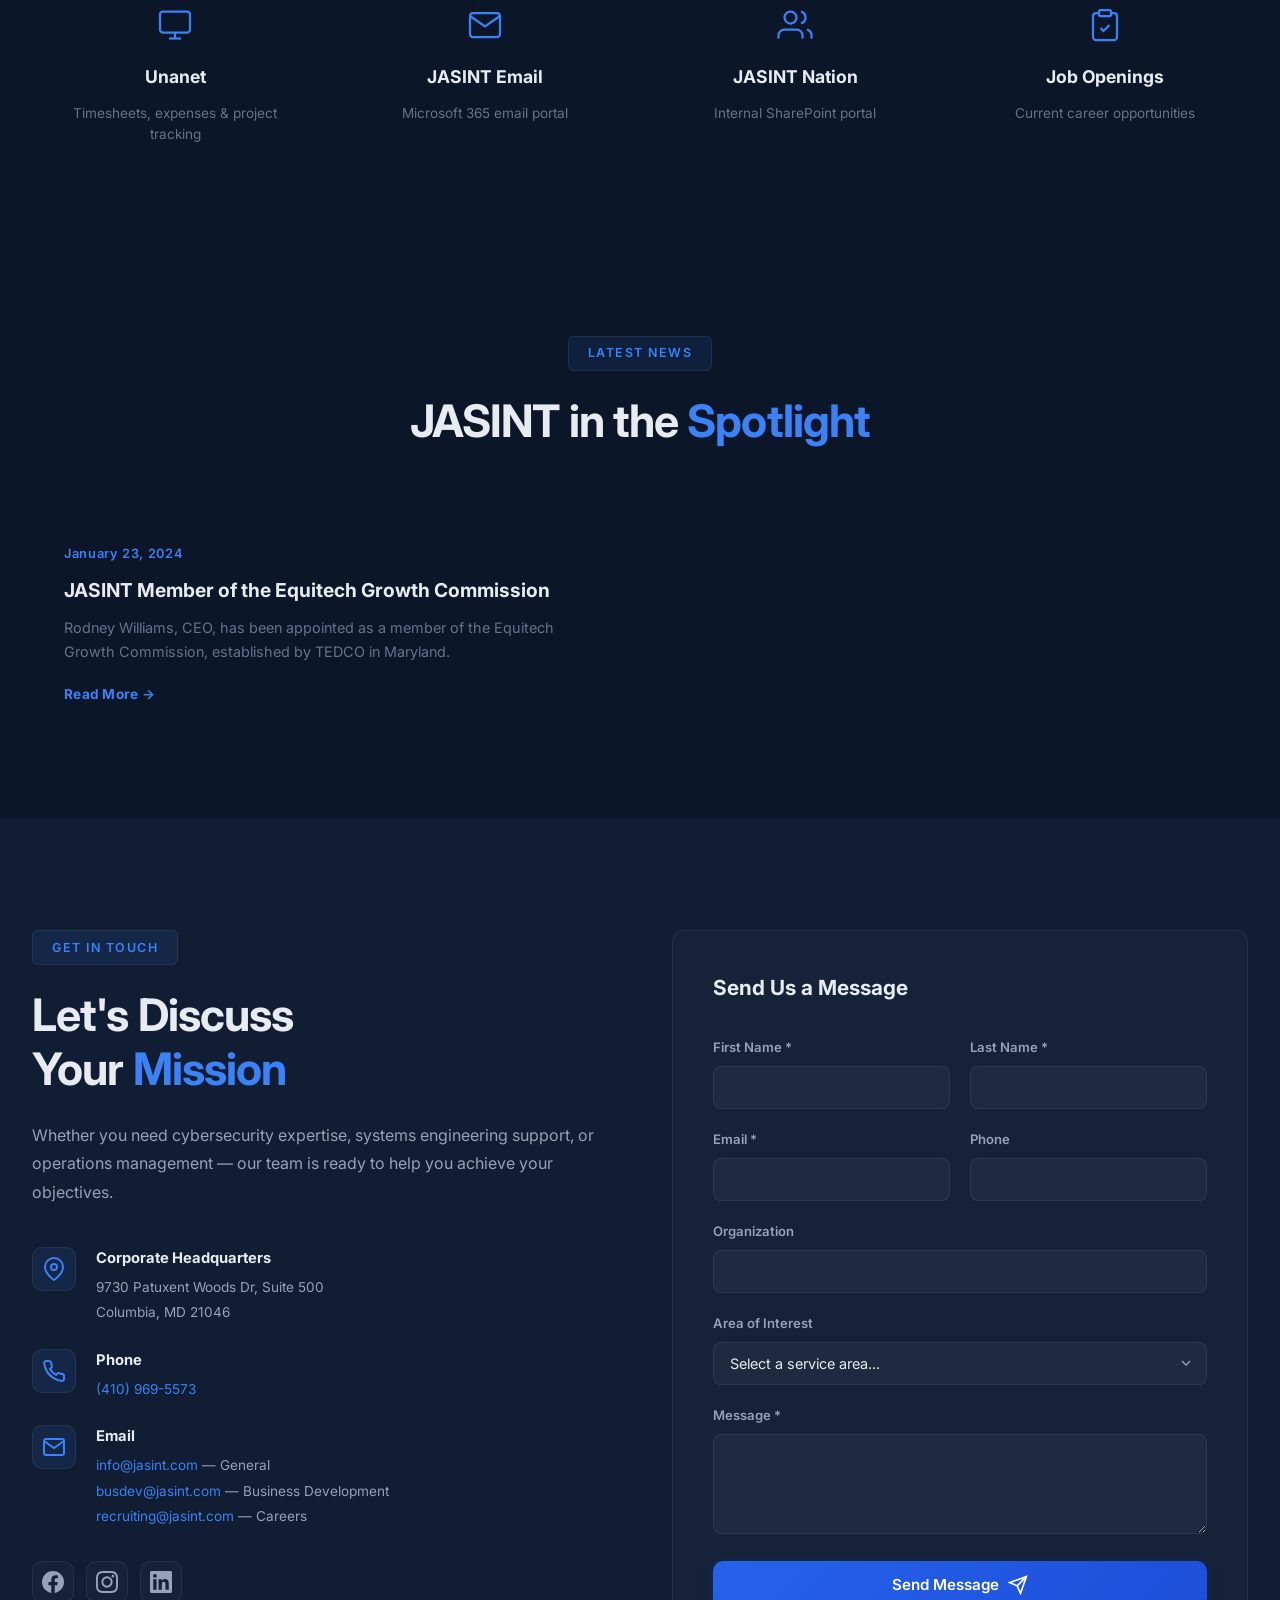
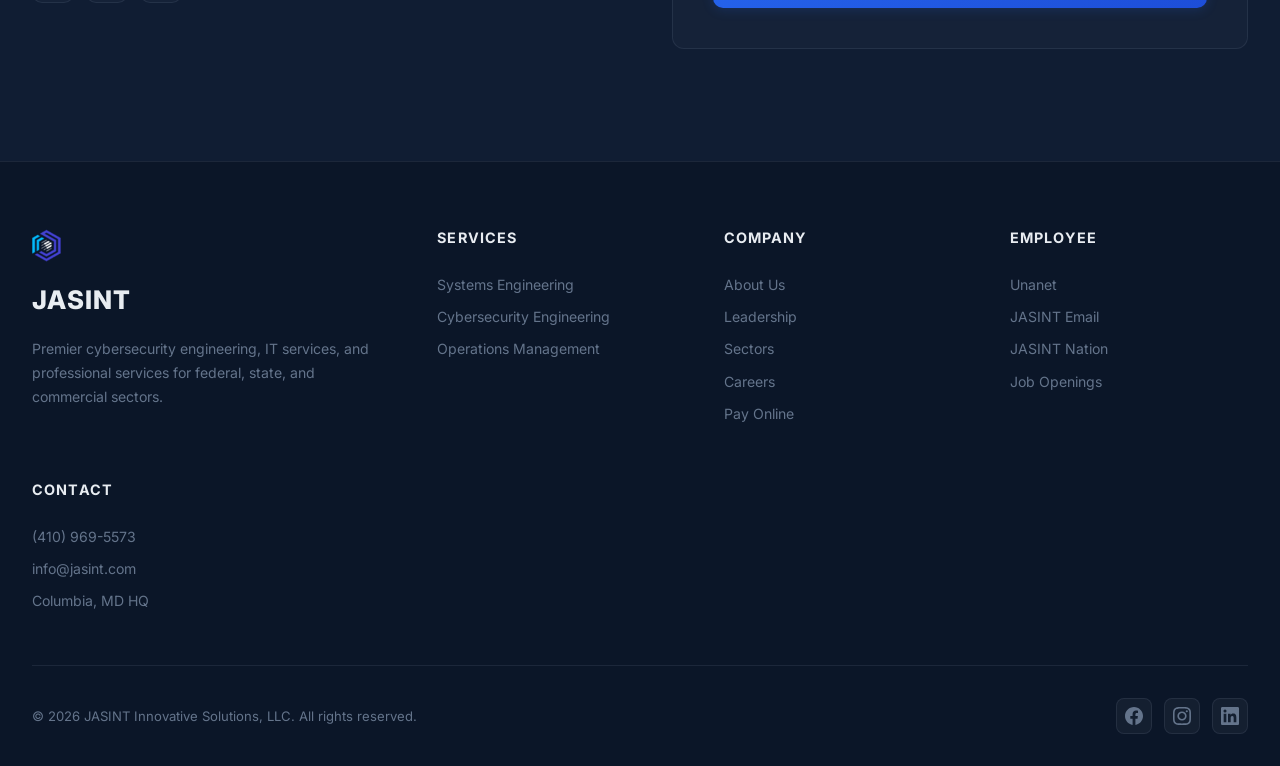
==== commit 8eb6e1d8: "Add Employee Resources, News, Pay Online, and full Partners grid" ====
--- a/index.html
+++ b/index.html
@@ -30,6 +30,7 @@
                 <a href="#sectors" class="nav-link">Sectors</a>
                 <a href="#locations" class="nav-link">Locations</a>
                 <a href="#careers" class="nav-link">Careers</a>
+                <a href="https://jasint.com/pay-online/" class="nav-link" target="_blank" rel="noopener">Pay Online</a>
                 <a href="#contact" class="nav-link nav-cta">Contact Us</a>
             </div>
             <button class="nav-toggle" id="navToggle" aria-label="Toggle navigation">
@@ -484,9 +485,35 @@
                 <span class="section-tag">Technology Partnerships</span>
                 <h2 class="section-title">Partners &amp; <span class="gradient-text">Technologies</span></h2>
             </div>
-            <div class="partners-logos">
-                <img src="https://jasint.com/wp-content/uploads/2025/05/logos-3.png" alt="JASINT Technology Partners" class="partner-logo-img">
-                <img src="https://jasint.com/wp-content/uploads/2025/05/logos-4.png" alt="JASINT Technology Partners" class="partner-logo-img">
+            <div class="partners-grid">
+                <div class="partner-item">
+                    <span class="partner-name">ManTech</span>
+                    <span class="partner-desc">International Corporation</span>
+                </div>
+                <div class="partner-item">
+                    <span class="partner-name">Northrop Grumman</span>
+                </div>
+                <div class="partner-item">
+                    <span class="partner-name">Orlando International Airport</span>
+                    <span class="partner-desc">MCO</span>
+                </div>
+                <div class="partner-item">
+                    <span class="partner-name">VMware</span>
+                    <span class="partner-desc">Professional Solution Provider</span>
+                </div>
+                <div class="partner-item">
+                    <span class="partner-name">CSC</span>
+                </div>
+                <div class="partner-item">
+                    <span class="partner-name">Cloudera</span>
+                </div>
+                <div class="partner-item">
+                    <span class="partner-name">TITUS</span>
+                </div>
+                <div class="partner-item">
+                    <span class="partner-name">CMMI SVC/2</span>
+                    <span class="partner-desc">Appraised</span>
+                </div>
             </div>
         </div>
     </section>
@@ -576,6 +603,65 @@
                 <a href="mailto:recruiting@jasint.com" class="btn btn-primary">
                     <span>View Open Positions</span>
                     <svg width="20" height="20" viewBox="0 0 24 24" fill="none" stroke="currentColor" stroke-width="2"><path d="M5 12h14M12 5l7 7-7 7"/></svg>
+                </a>
+            </div>
+        </div>
+    </section>
+
+    <!-- ===================== EMPLOYEE RESOURCES ===================== -->
+    <section class="employee-resources" id="employee">
+        <div class="container">
+            <div class="section-header">
+                <span class="section-tag">Team Access</span>
+                <h2 class="section-title">Employee <span class="gradient-text">Resources</span></h2>
+                <p class="section-desc">Quick access to internal tools and platforms for JASINT team members.</p>
+            </div>
+            <div class="resources-grid">
+                <a href="https://jasint.unanet.biz/" class="resource-card" target="_blank" rel="noopener">
+                    <div class="resource-icon">
+                        <svg width="36" height="36" viewBox="0 0 24 24" fill="none" stroke="currentColor" stroke-width="1.5"><rect x="2" y="3" width="20" height="14" rx="2" ry="2"/><line x1="8" y1="21" x2="16" y2="21"/><line x1="12" y1="17" x2="12" y2="21"/></svg>
+                    </div>
+                    <h3>Unanet</h3>
+                    <p>Timesheets, expenses &amp; project tracking</p>
+                </a>
+                <a href="https://login.microsoftonline.com/" class="resource-card" target="_blank" rel="noopener">
+                    <div class="resource-icon">
+                        <svg width="36" height="36" viewBox="0 0 24 24" fill="none" stroke="currentColor" stroke-width="1.5"><path d="M4 4h16c1.1 0 2 .9 2 2v12c0 1.1-.9 2-2 2H4c-1.1 0-2-.9-2-2V6c0-1.1.9-2 2-2z"/><polyline points="22,6 12,13 2,6"/></svg>
+                    </div>
+                    <h3>JASINT Email</h3>
+                    <p>Microsoft 365 email portal</p>
+                </a>
+                <a href="https://jasint.sharepoint.com/sites/jasdev/SitePages/JASINT%20NATION.aspx" class="resource-card" target="_blank" rel="noopener">
+                    <div class="resource-icon">
+                        <svg width="36" height="36" viewBox="0 0 24 24" fill="none" stroke="currentColor" stroke-width="1.5"><path d="M17 21v-2a4 4 0 00-4-4H5a4 4 0 00-4 4v2"/><circle cx="9" cy="7" r="4"/><path d="M23 21v-2a4 4 0 00-3-3.87M16 3.13a4 4 0 010 7.75"/></svg>
+                    </div>
+                    <h3>JASINT Nation</h3>
+                    <p>Internal SharePoint portal</p>
+                </a>
+                <a href="https://jasint.com/careers/job-openings/" class="resource-card" target="_blank" rel="noopener">
+                    <div class="resource-icon">
+                        <svg width="36" height="36" viewBox="0 0 24 24" fill="none" stroke="currentColor" stroke-width="1.5"><path d="M16 4h2a2 2 0 012 2v14a2 2 0 01-2 2H6a2 2 0 01-2-2V6a2 2 0 012-2h2"/><rect x="8" y="2" width="8" height="4" rx="1" ry="1"/><path d="M9 14l2 2 4-4"/></svg>
+                    </div>
+                    <h3>Job Openings</h3>
+                    <p>Current career opportunities</p>
+                </a>
+            </div>
+        </div>
+    </section>
+
+    <!-- ===================== NEWS ===================== -->
+    <section class="news-section">
+        <div class="container">
+            <div class="section-header">
+                <span class="section-tag">Latest News</span>
+                <h2 class="section-title">JASINT in the <span class="gradient-text">Spotlight</span></h2>
+            </div>
+            <div class="news-grid">
+                <a href="https://jasint.com/jasint-member-of-the-equitech-growth-commission/" class="news-card" target="_blank" rel="noopener">
+                    <div class="news-date">January 23, 2024</div>
+                    <h3>JASINT Member of the Equitech Growth Commission</h3>
+                    <p>Rodney Williams, CEO, has been appointed as a member of the Equitech Growth Commission, established by TEDCO in Maryland.</p>
+                    <span class="news-link">Read More &rarr;</span>
                 </a>
             </div>
         </div>
@@ -708,6 +794,14 @@
                     <a href="#leadership">Leadership</a>
                     <a href="#sectors">Sectors</a>
                     <a href="#careers">Careers</a>
+                    <a href="https://jasint.com/pay-online/" target="_blank" rel="noopener">Pay Online</a>
+                </div>
+                <div class="footer-col">
+                    <h4>Employee</h4>
+                    <a href="https://jasint.unanet.biz/" target="_blank" rel="noopener">Unanet</a>
+                    <a href="https://login.microsoftonline.com/" target="_blank" rel="noopener">JASINT Email</a>
+                    <a href="https://jasint.sharepoint.com/sites/jasdev/SitePages/JASINT%20NATION.aspx" target="_blank" rel="noopener">JASINT Nation</a>
+                    <a href="https://jasint.com/careers/job-openings/" target="_blank" rel="noopener">Job Openings</a>
                 </div>
                 <div class="footer-col">
                     <h4>Contact</h4>
--- a/styles.css
+++ b/styles.css
@@ -1135,19 +1135,43 @@
     padding: 5rem 0;
 }
 
-.partners-logos {
-    display: flex;
+.partners-grid {
+    display: grid;
+    grid-template-columns: repeat(4, 1fr);
+    gap: 1.25rem;
+    margin-top: 2rem;
+}
+
+.partner-item {
+    background: var(--surface);
+    border: 1px solid var(--border);
+    border-radius: 12px;
+    padding: 1.5rem 1.25rem;
+    text-align: center;
+    display: flex;
+    flex-direction: column;
+    align-items: center;
     justify-content: center;
-    align-items: center;
-    gap: 3rem;
-    flex-wrap: wrap;
-    opacity: 0.7;
-    filter: brightness(1.2);
-}
-
-.partner-logo-img {
-    max-height: 60px;
-    object-fit: contain;
+    gap: 0.35rem;
+    transition: border-color 0.3s ease;
+}
+
+.partner-item:hover {
+    border-color: var(--accent);
+}
+
+.partner-name {
+    font-size: 1.05rem;
+    font-weight: 700;
+    color: var(--text-primary);
+    letter-spacing: 0.02em;
+}
+
+.partner-desc {
+    font-size: 0.75rem;
+    color: var(--text-muted);
+    letter-spacing: 0.05em;
+    text-transform: uppercase;
 }
 
 /* ============================================
@@ -1441,6 +1465,114 @@
 }
 
 /* ============================================
+   EMPLOYEE RESOURCES
+   ============================================ */
+.employee-resources {
+    padding: 5rem 0;
+}
+
+.resources-grid {
+    display: grid;
+    grid-template-columns: repeat(4, 1fr);
+    gap: 1.5rem;
+    margin-top: 2rem;
+}
+
+.resource-card {
+    background: var(--surface);
+    border: 1px solid var(--border);
+    border-radius: 16px;
+    padding: 2rem 1.5rem;
+    text-align: center;
+    text-decoration: none;
+    transition: all 0.3s ease;
+    display: flex;
+    flex-direction: column;
+    align-items: center;
+    gap: 0.75rem;
+}
+
+.resource-card:hover {
+    border-color: var(--accent);
+    transform: translateY(-4px);
+    box-shadow: 0 8px 30px rgba(0, 150, 255, 0.08);
+}
+
+.resource-icon {
+    color: var(--accent);
+}
+
+.resource-card h3 {
+    font-size: 1.1rem;
+    font-weight: 700;
+    color: var(--text-primary);
+}
+
+.resource-card p {
+    font-size: 0.85rem;
+    color: var(--text-muted);
+    line-height: 1.5;
+}
+
+/* ============================================
+   NEWS
+   ============================================ */
+.news-section {
+    padding: 5rem 0;
+    background: var(--surface);
+}
+
+.news-grid {
+    margin-top: 2rem;
+}
+
+.news-card {
+    display: block;
+    background: var(--bg);
+    border: 1px solid var(--border);
+    border-radius: 16px;
+    padding: 2rem;
+    text-decoration: none;
+    transition: all 0.3s ease;
+    max-width: 600px;
+}
+
+.news-card:hover {
+    border-color: var(--accent);
+    transform: translateY(-2px);
+}
+
+.news-date {
+    font-size: 0.8rem;
+    color: var(--accent);
+    font-weight: 600;
+    letter-spacing: 0.05em;
+    margin-bottom: 0.75rem;
+}
+
+.news-card h3 {
+    font-size: 1.2rem;
+    font-weight: 700;
+    color: var(--text-primary);
+    margin-bottom: 0.75rem;
+    line-height: 1.4;
+}
+
+.news-card p {
+    font-size: 0.9rem;
+    color: var(--text-muted);
+    line-height: 1.7;
+    margin-bottom: 1rem;
+}
+
+.news-link {
+    font-size: 0.85rem;
+    font-weight: 700;
+    color: var(--accent);
+    letter-spacing: 0.02em;
+}
+
+/* ============================================
    CONTACT
    ============================================ */
 .contact {
@@ -1776,6 +1908,14 @@
         grid-template-columns: 1fr;
     }
 
+    .resources-grid {
+        grid-template-columns: repeat(2, 1fr);
+    }
+
+    .partners-grid {
+        grid-template-columns: repeat(2, 1fr);
+    }
+
     .stats-grid {
         grid-template-columns: repeat(3, 1fr);
     }
@@ -1791,7 +1931,7 @@
     /* Reduce section padding on tablets */
     .about, .services, .why-jasint, .leadership,
     .sectors, .contracts, .locations, .careers,
-    .automation, .contact {
+    .employee-resources, .news-section, .contact {
         padding: 5rem 0;
     }
 }
@@ -2022,7 +2162,7 @@
     /* Reduce section padding on mobile */
     .about, .services, .why-jasint, .leadership,
     .sectors, .contracts, .locations, .careers,
-    .automation, .contact {
+    .employee-resources, .news-section, .contact {
         padding: 4rem 0;
     }
 
@@ -2180,8 +2320,12 @@
     /* Reduce section padding further on small phones */
     .about, .services, .why-jasint, .leadership,
     .sectors, .contracts, .locations, .careers,
-    .automation, .contact {
+    .employee-resources, .news-section, .contact {
         padding: 3rem 0;
+    }
+
+    .resources-grid {
+        grid-template-columns: 1fr 1fr;
     }
 
     .section-header {
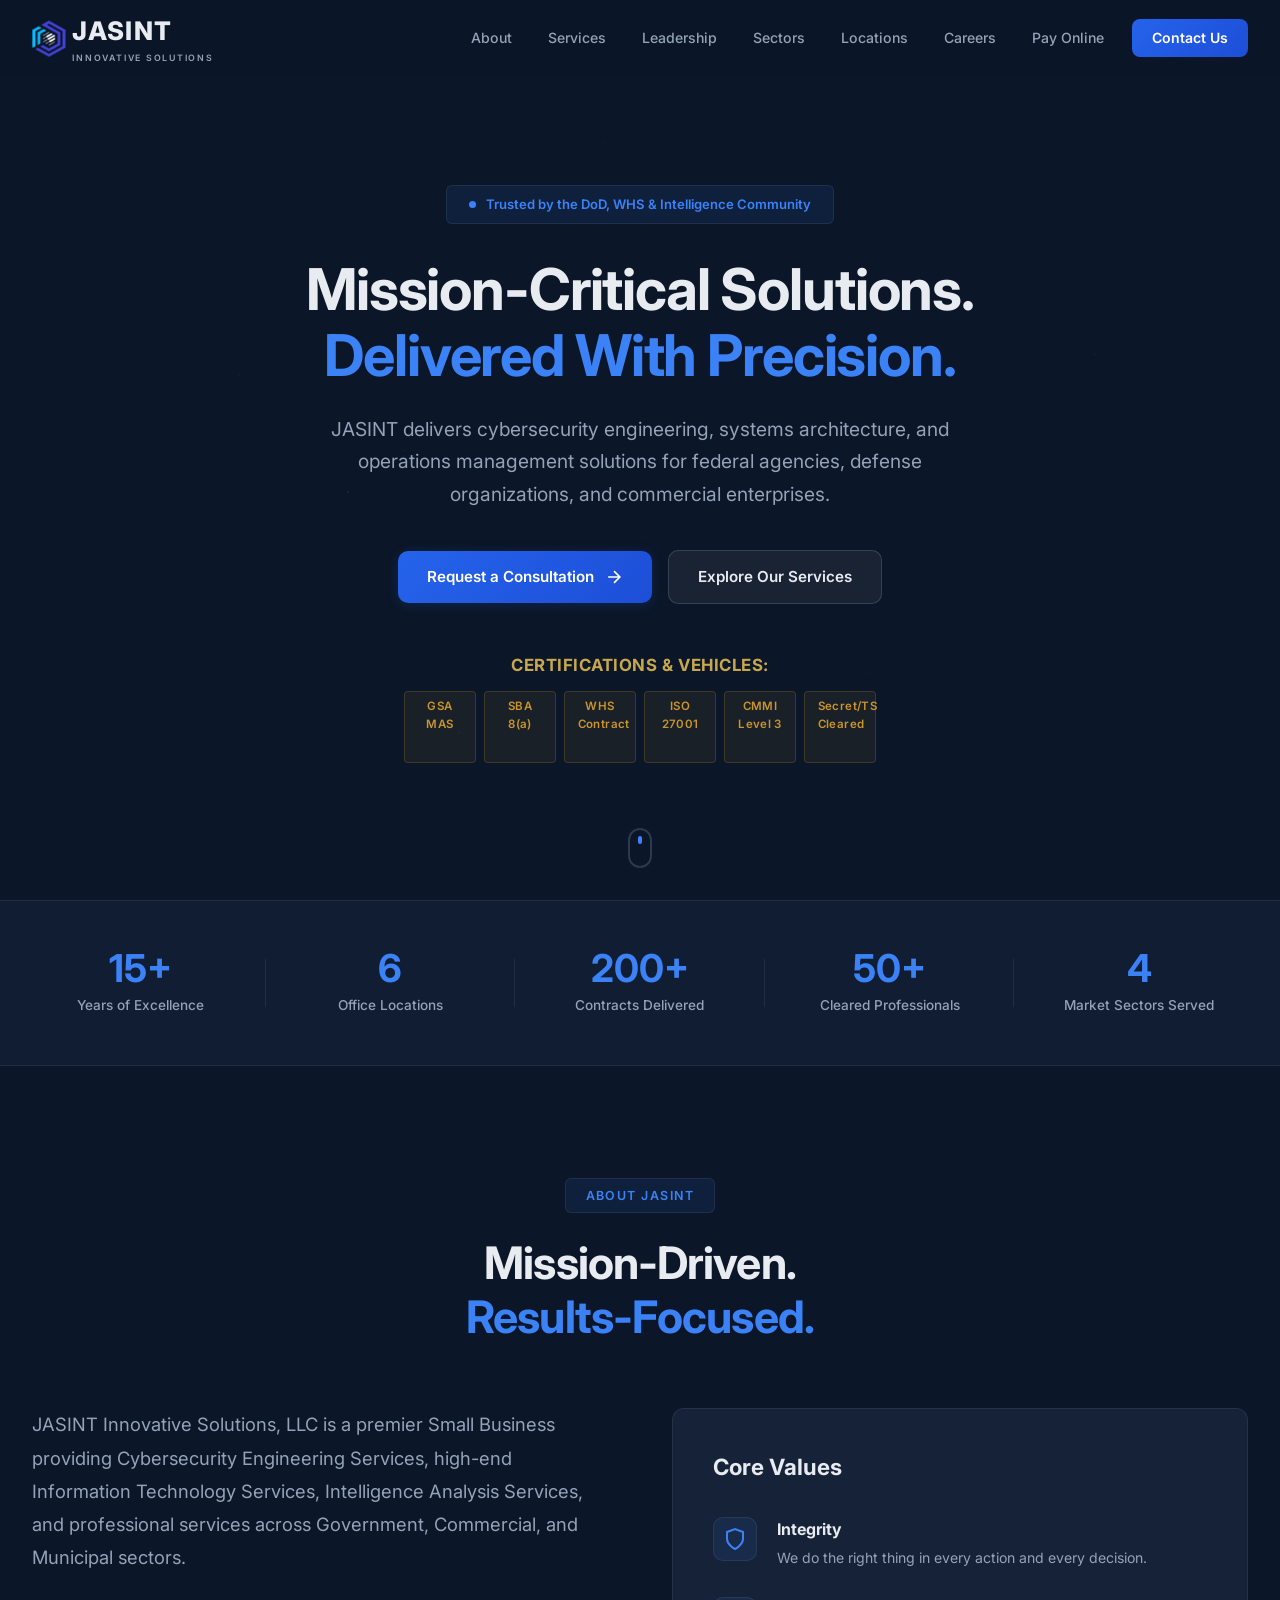
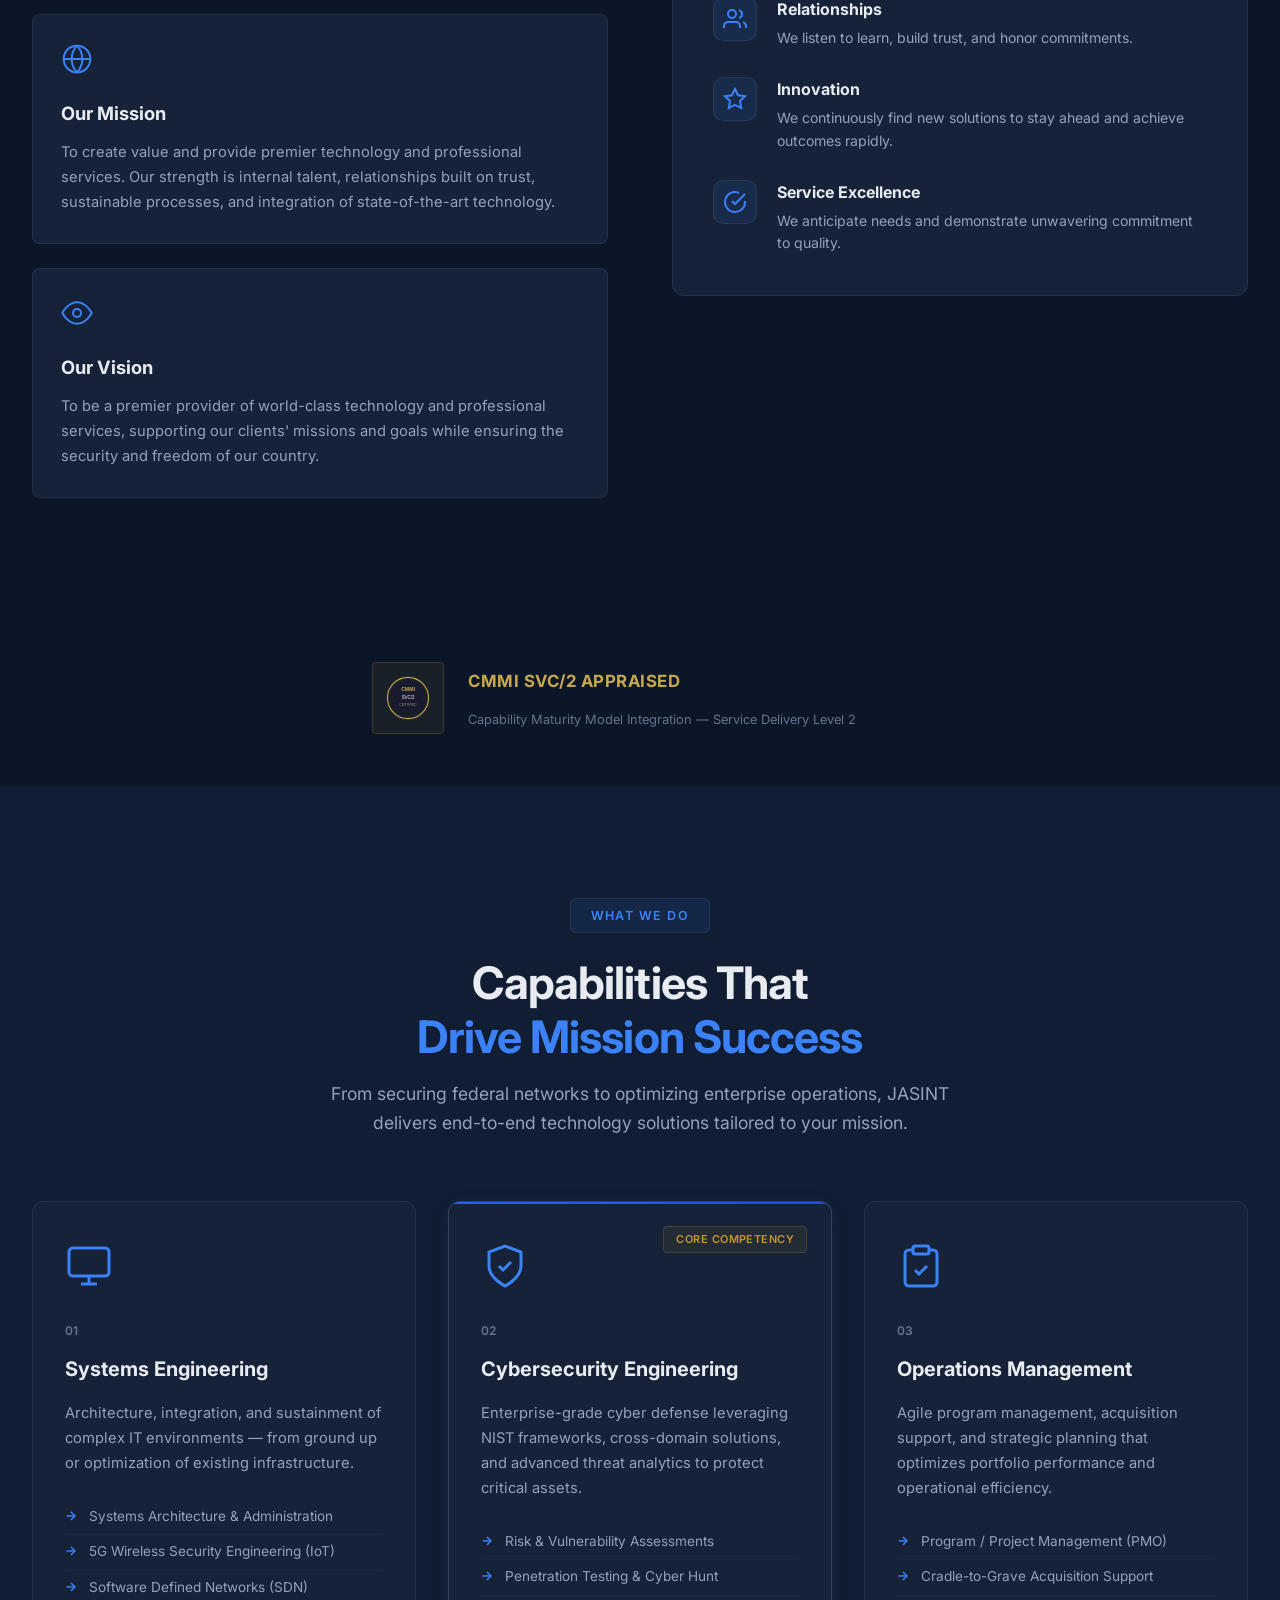
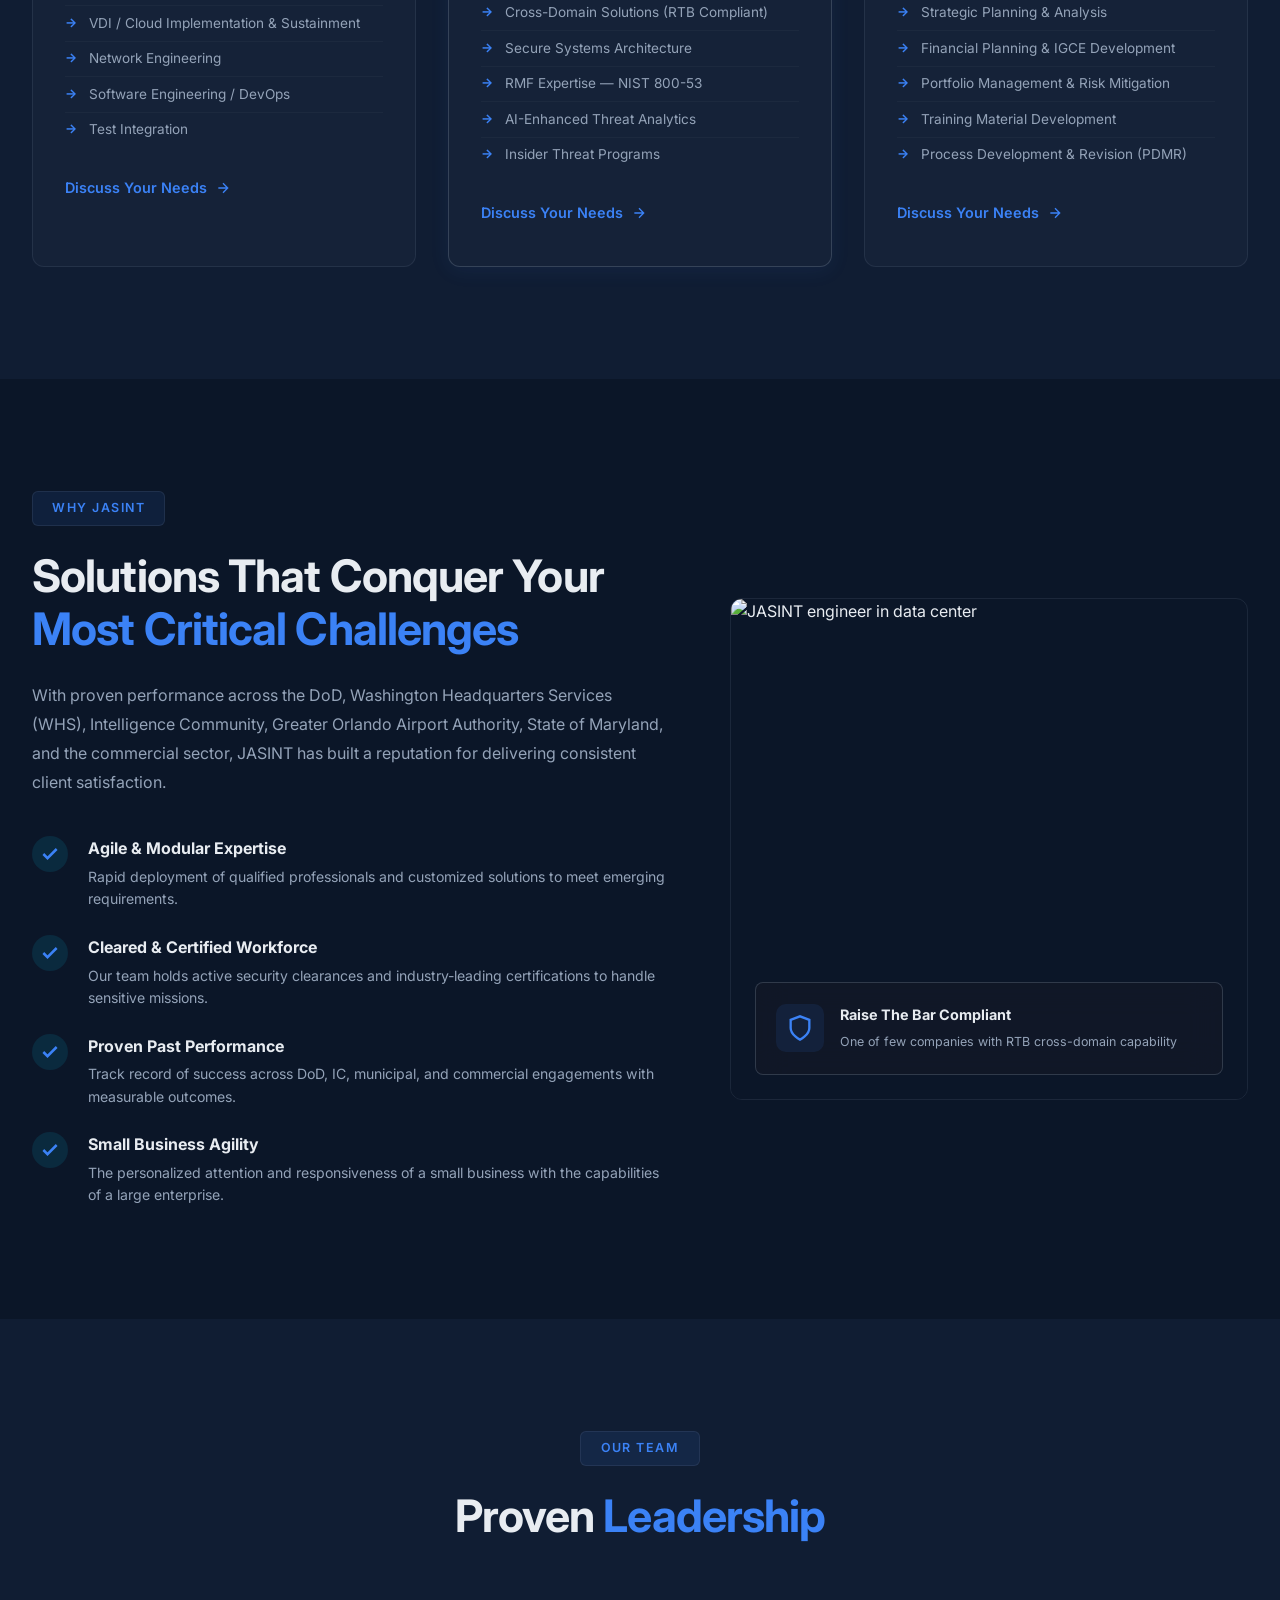
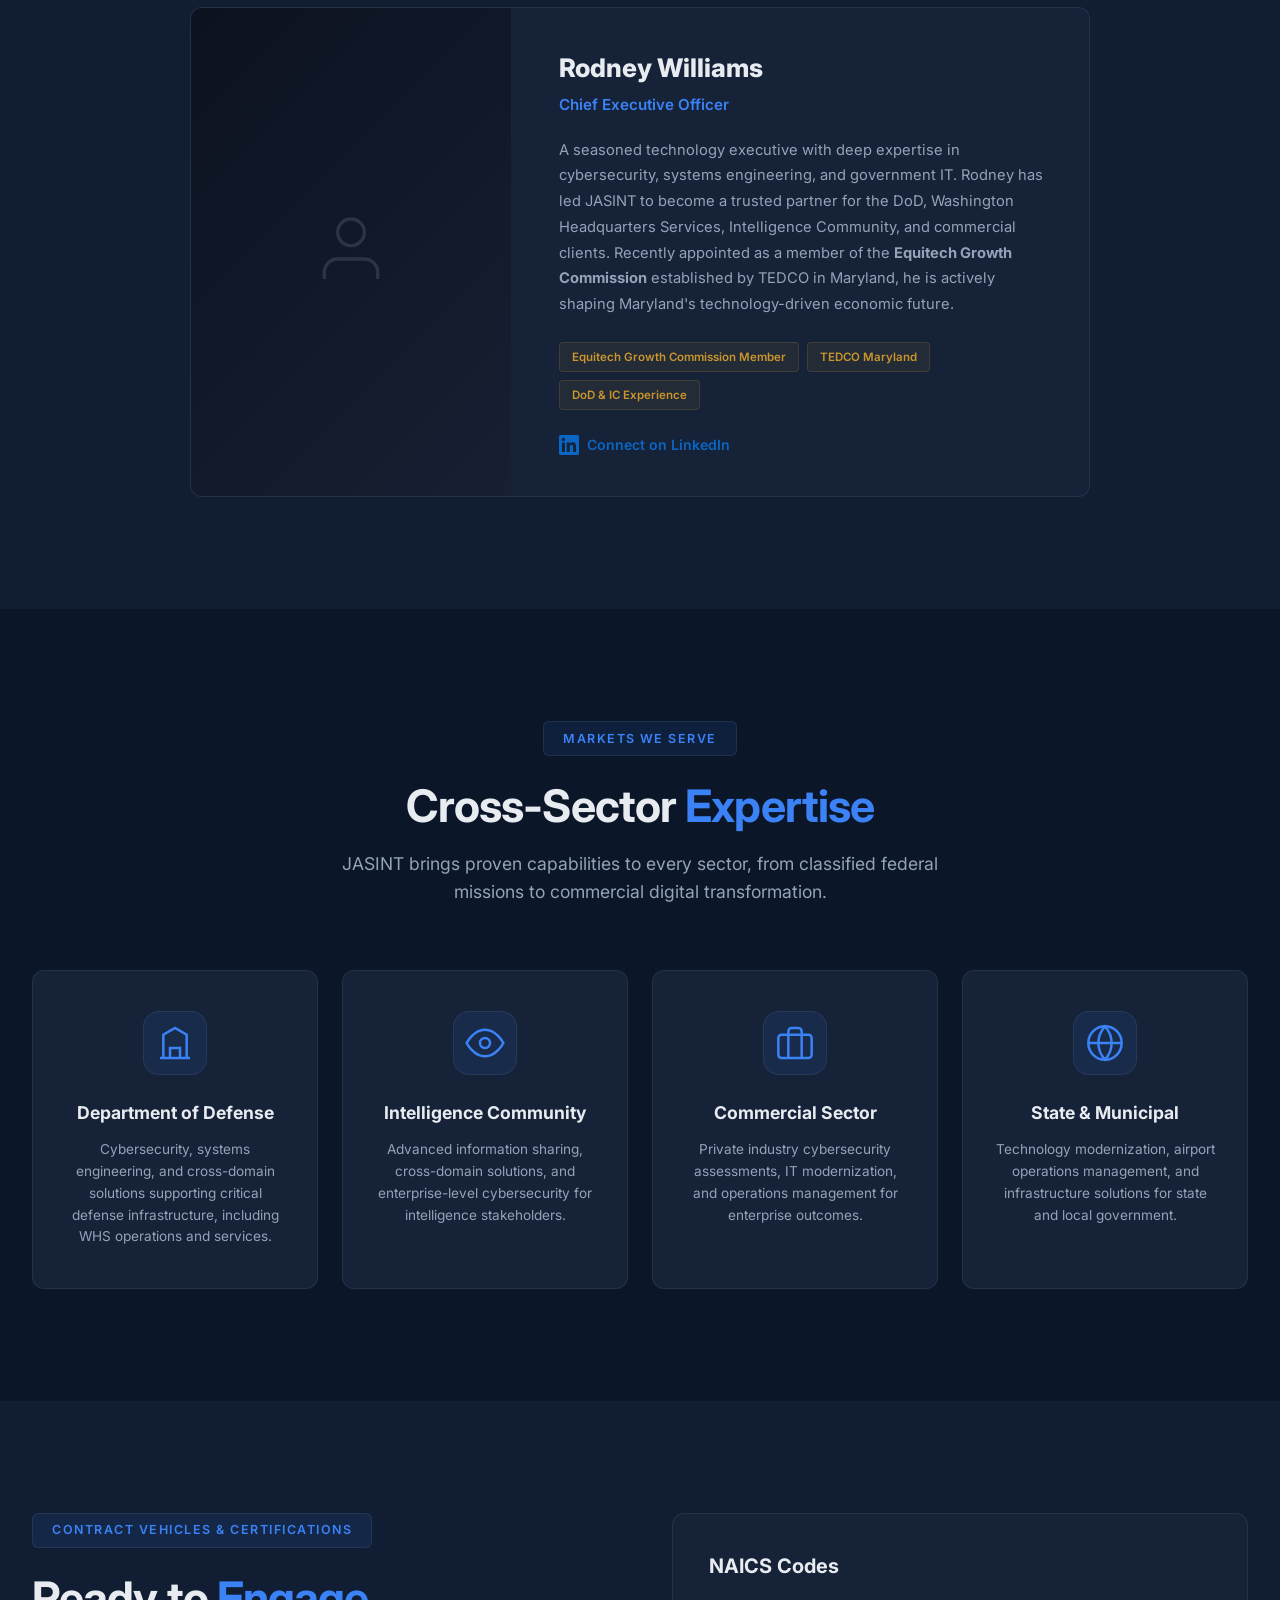
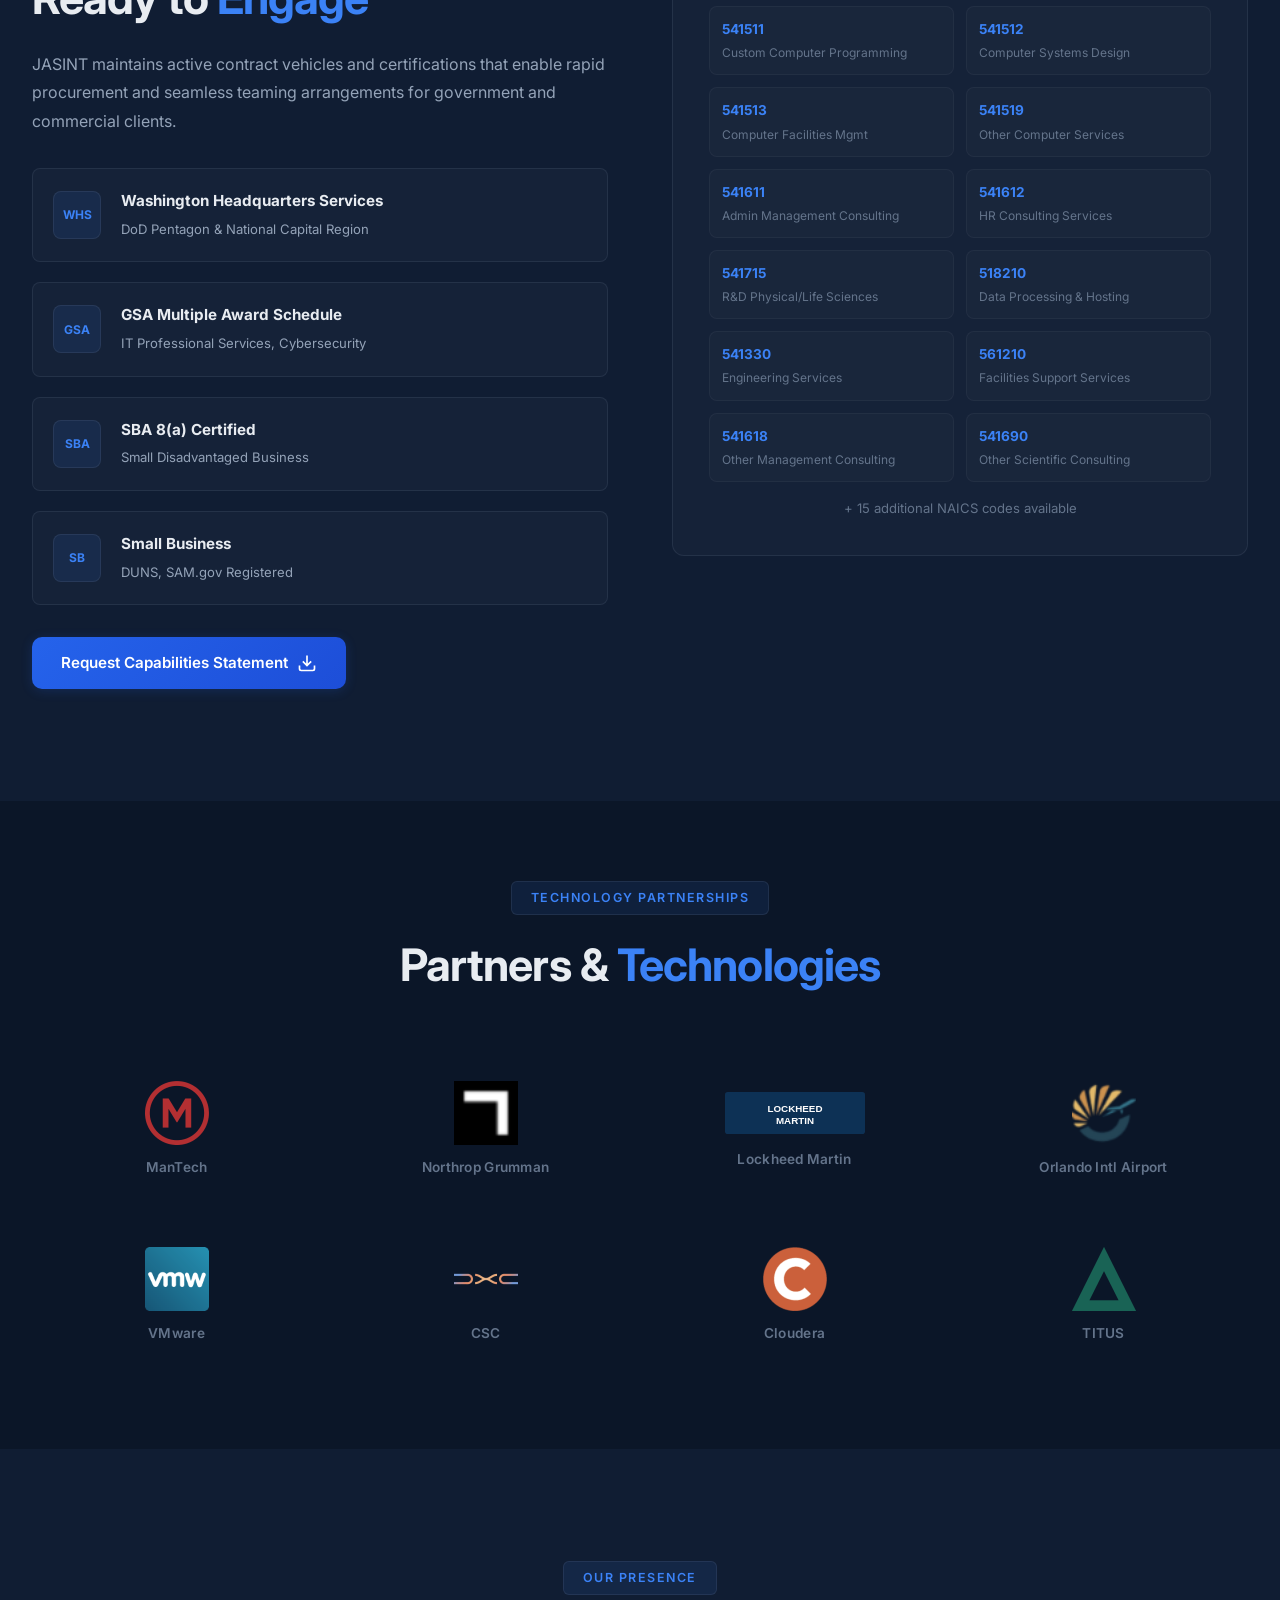
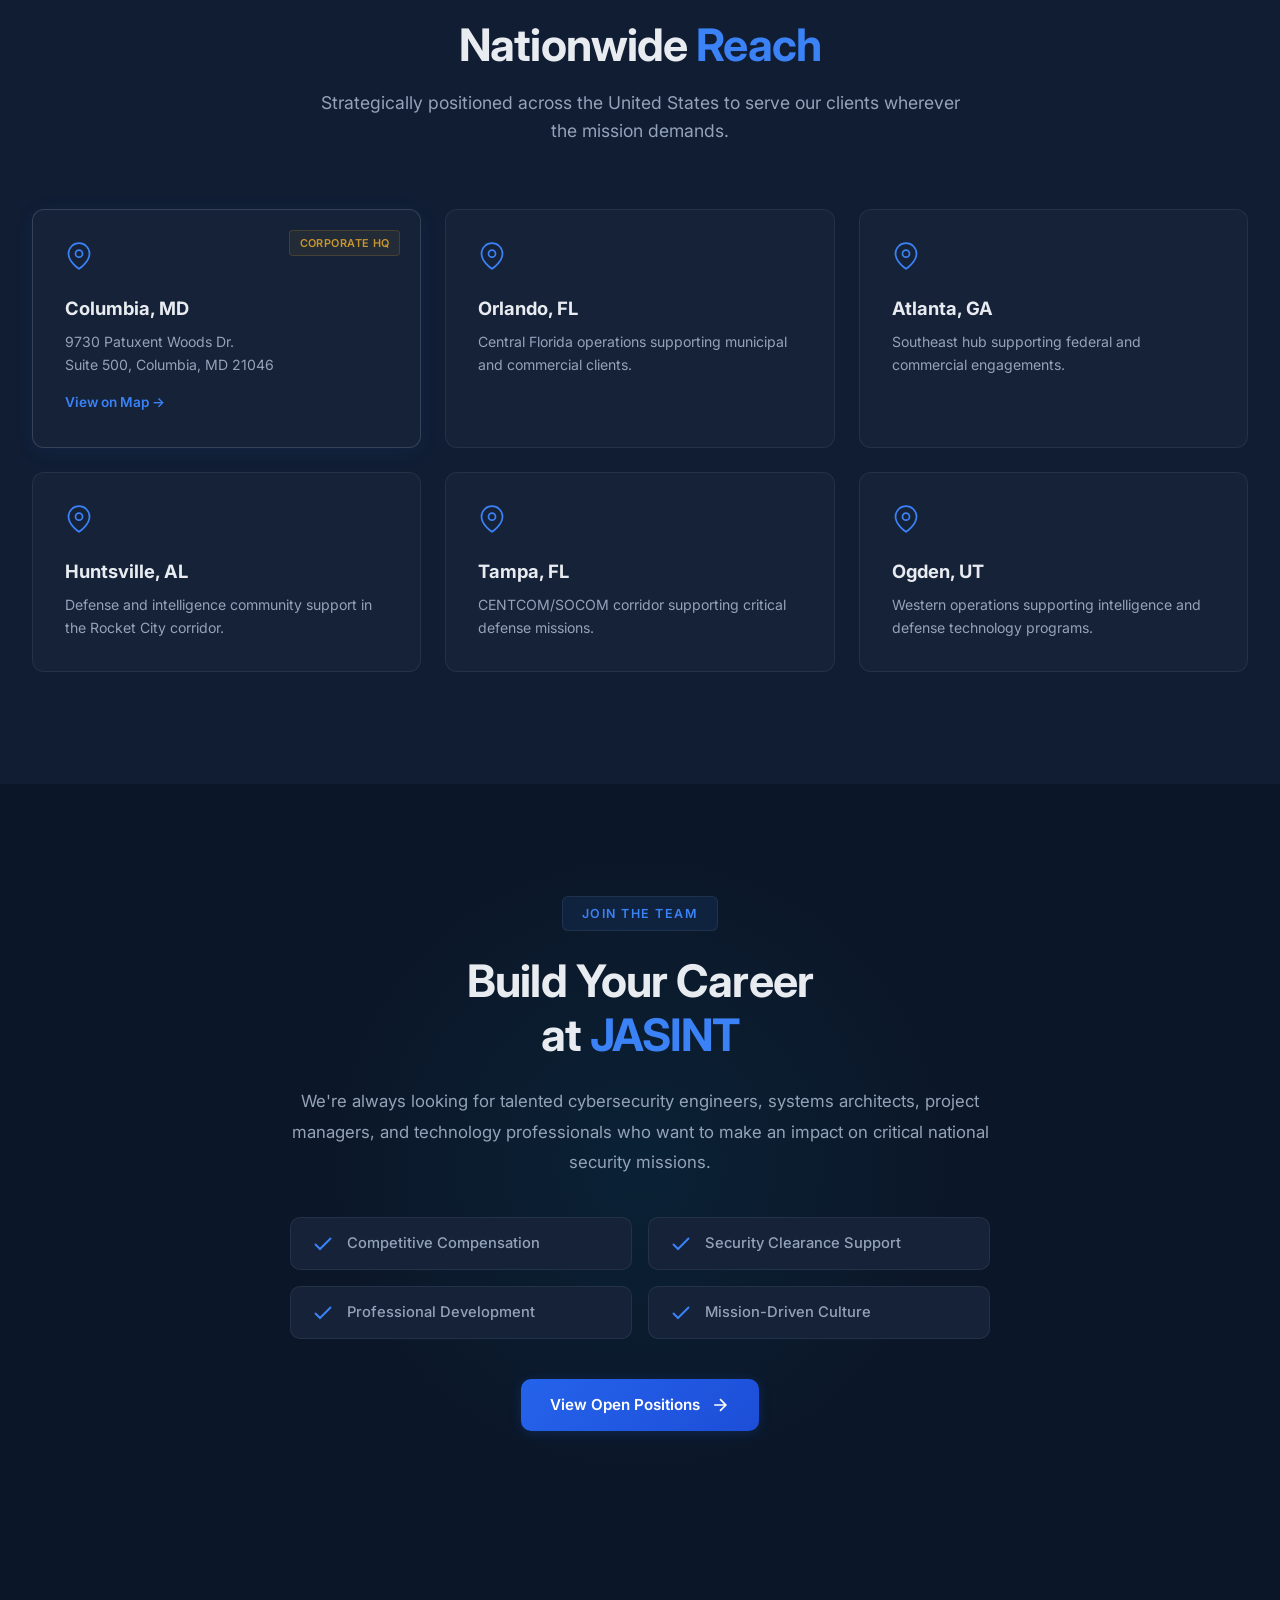
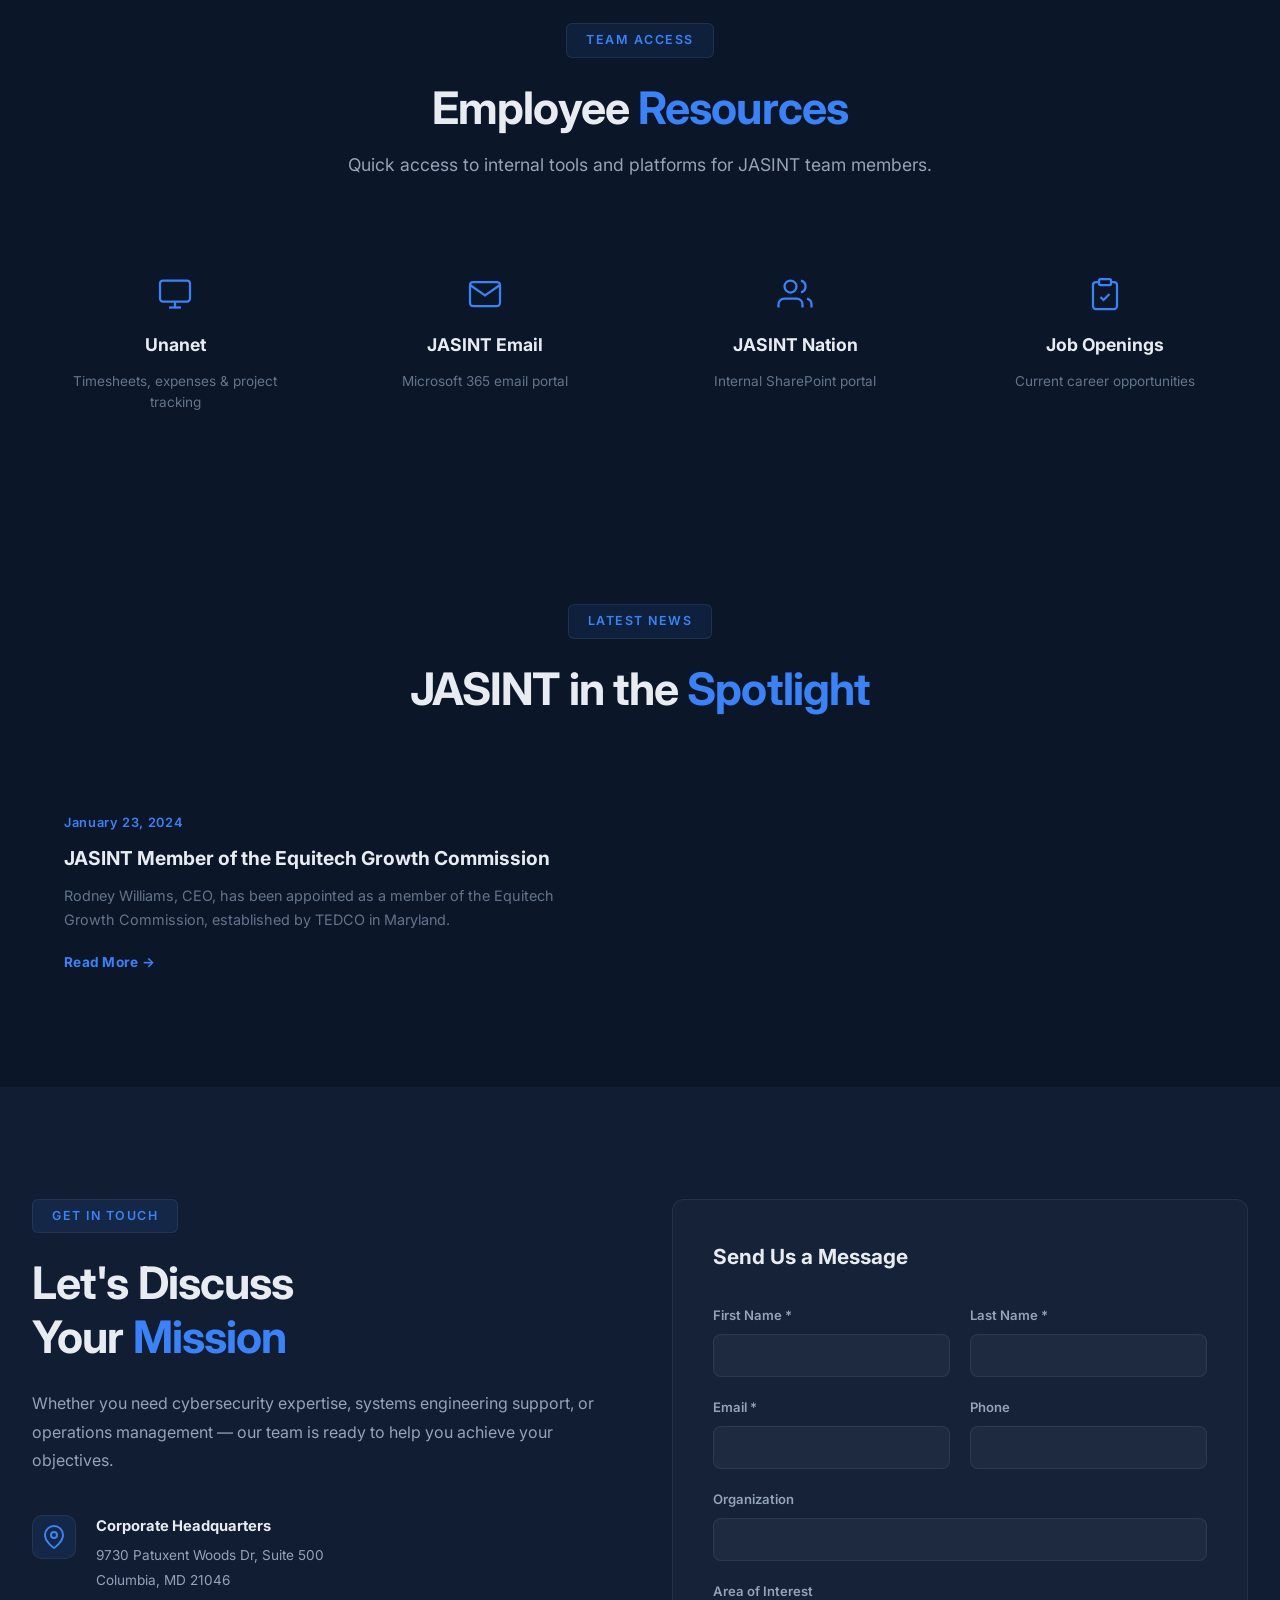
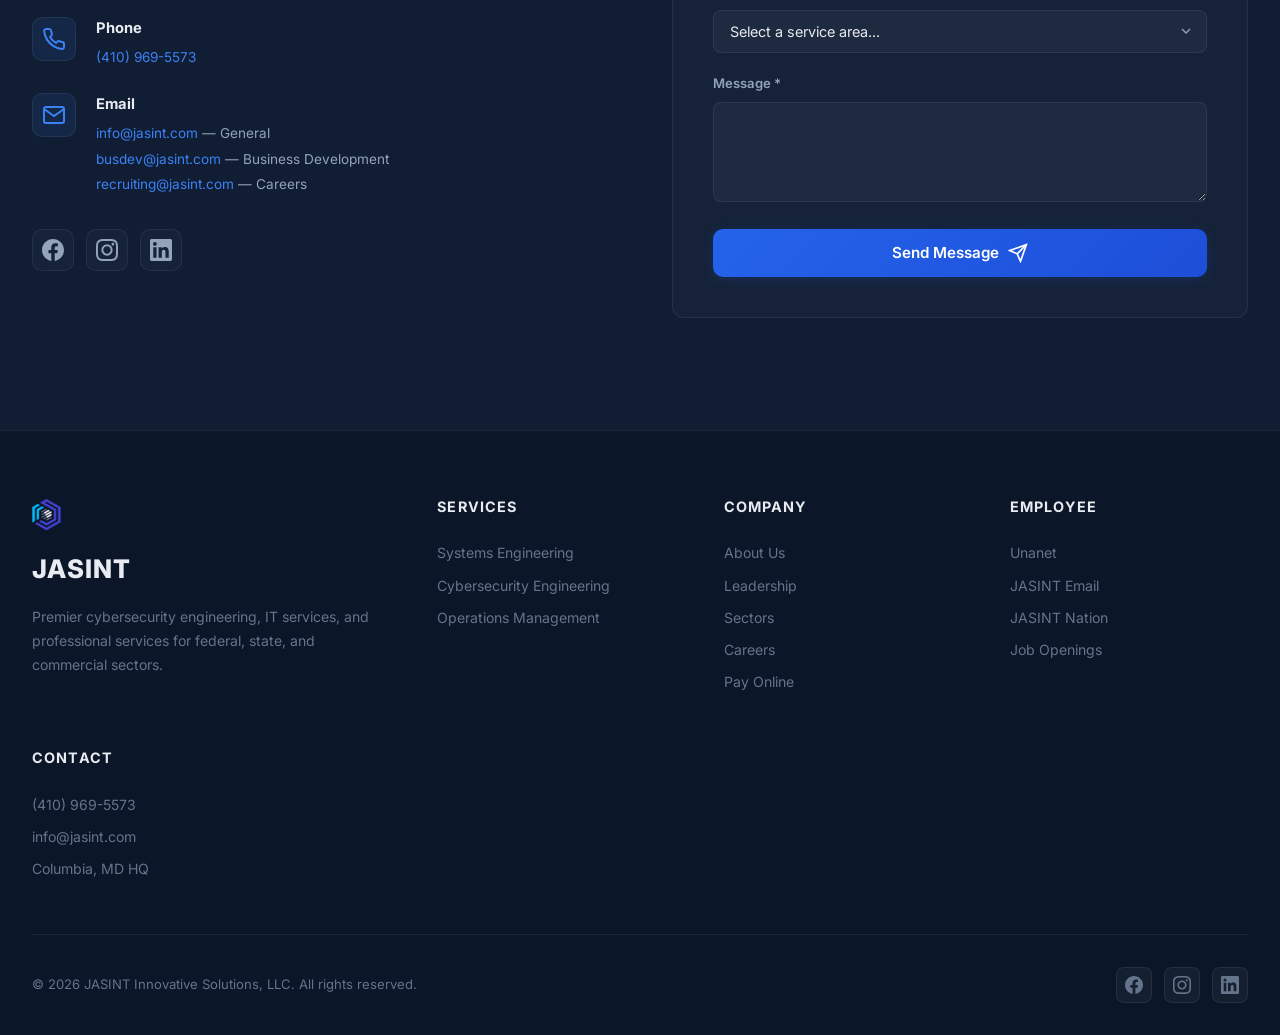
==== commit bb8ba6f4: "Add partner logos, Lockheed Martin, CMMI SVC/2 certification badge" ====
--- a/index.html
+++ b/index.html
@@ -182,6 +182,19 @@
                             </div>
                         </div>
                     </div>
+                </div>
+            </div>
+        </div>
+    </section>
+
+    <!-- ===================== CERTIFICATIONS ===================== -->
+    <section class="certifications">
+        <div class="container">
+            <div class="cert-bar">
+                <img src="logos/cmmi-badge.svg" alt="CMMI SVC/2 Certified" class="cert-badge">
+                <div class="cert-text">
+                    <span class="cert-label">CMMI SVC/2 Appraised</span>
+                    <span class="cert-desc">Capability Maturity Model Integration — Service Delivery Level 2</span>
                 </div>
             </div>
         </div>
@@ -487,32 +500,36 @@
             </div>
             <div class="partners-grid">
                 <div class="partner-item">
+                    <img src="logos/mantech.png" alt="ManTech" class="partner-logo">
                     <span class="partner-name">ManTech</span>
-                    <span class="partner-desc">International Corporation</span>
                 </div>
                 <div class="partner-item">
+                    <img src="logos/northrop-grumman.png" alt="Northrop Grumman" class="partner-logo">
                     <span class="partner-name">Northrop Grumman</span>
                 </div>
                 <div class="partner-item">
-                    <span class="partner-name">Orlando International Airport</span>
-                    <span class="partner-desc">MCO</span>
+                    <img src="logos/lockheed-martin.svg" alt="Lockheed Martin" class="partner-logo partner-logo-wide">
+                    <span class="partner-name">Lockheed Martin</span>
                 </div>
                 <div class="partner-item">
+                    <img src="logos/orlando-airport.png" alt="Orlando International Airport" class="partner-logo">
+                    <span class="partner-name">Orlando Intl Airport</span>
+                </div>
+                <div class="partner-item">
+                    <img src="logos/vmware.png" alt="VMware" class="partner-logo">
                     <span class="partner-name">VMware</span>
-                    <span class="partner-desc">Professional Solution Provider</span>
                 </div>
                 <div class="partner-item">
+                    <img src="logos/csc.png" alt="CSC" class="partner-logo">
                     <span class="partner-name">CSC</span>
                 </div>
                 <div class="partner-item">
+                    <img src="logos/cloudera.png" alt="Cloudera" class="partner-logo">
                     <span class="partner-name">Cloudera</span>
                 </div>
                 <div class="partner-item">
+                    <img src="logos/titus.png" alt="TITUS" class="partner-logo">
                     <span class="partner-name">TITUS</span>
-                </div>
-                <div class="partner-item">
-                    <span class="partner-name">CMMI SVC/2</span>
-                    <span class="partner-desc">Appraised</span>
                 </div>
             </div>
         </div>
--- a/styles.css
+++ b/styles.css
@@ -1152,18 +1152,37 @@
     flex-direction: column;
     align-items: center;
     justify-content: center;
-    gap: 0.35rem;
+    gap: 0.75rem;
     transition: border-color 0.3s ease;
+    min-height: 140px;
 }
 
 .partner-item:hover {
     border-color: var(--accent);
 }
 
+.partner-logo {
+    width: 64px;
+    height: 64px;
+    object-fit: contain;
+    filter: grayscale(0.3);
+    transition: filter 0.3s ease;
+}
+
+.partner-logo-wide {
+    width: auto;
+    height: 48px;
+    max-width: 140px;
+}
+
+.partner-item:hover .partner-logo {
+    filter: grayscale(0);
+}
+
 .partner-name {
-    font-size: 1.05rem;
-    font-weight: 700;
-    color: var(--text-primary);
+    font-size: 0.85rem;
+    font-weight: 600;
+    color: var(--text-muted);
     letter-spacing: 0.02em;
 }
 
@@ -1172,6 +1191,50 @@
     color: var(--text-muted);
     letter-spacing: 0.05em;
     text-transform: uppercase;
+}
+
+/* ============================================
+   CERTIFICATIONS
+   ============================================ */
+.certifications {
+    padding: 2rem 0;
+}
+
+.cert-bar {
+    display: flex;
+    align-items: center;
+    gap: 1.5rem;
+    background: var(--surface);
+    border: 1px solid var(--border);
+    border-radius: 16px;
+    padding: 1.25rem 2rem;
+    max-width: 600px;
+    margin: 0 auto;
+}
+
+.cert-badge {
+    width: 72px;
+    height: 72px;
+    flex-shrink: 0;
+}
+
+.cert-text {
+    display: flex;
+    flex-direction: column;
+    gap: 0.25rem;
+}
+
+.cert-label {
+    font-size: 1.05rem;
+    font-weight: 700;
+    color: #c8a84e;
+    letter-spacing: 0.03em;
+}
+
+.cert-desc {
+    font-size: 0.8rem;
+    color: var(--text-muted);
+    line-height: 1.4;
 }
 
 /* ============================================
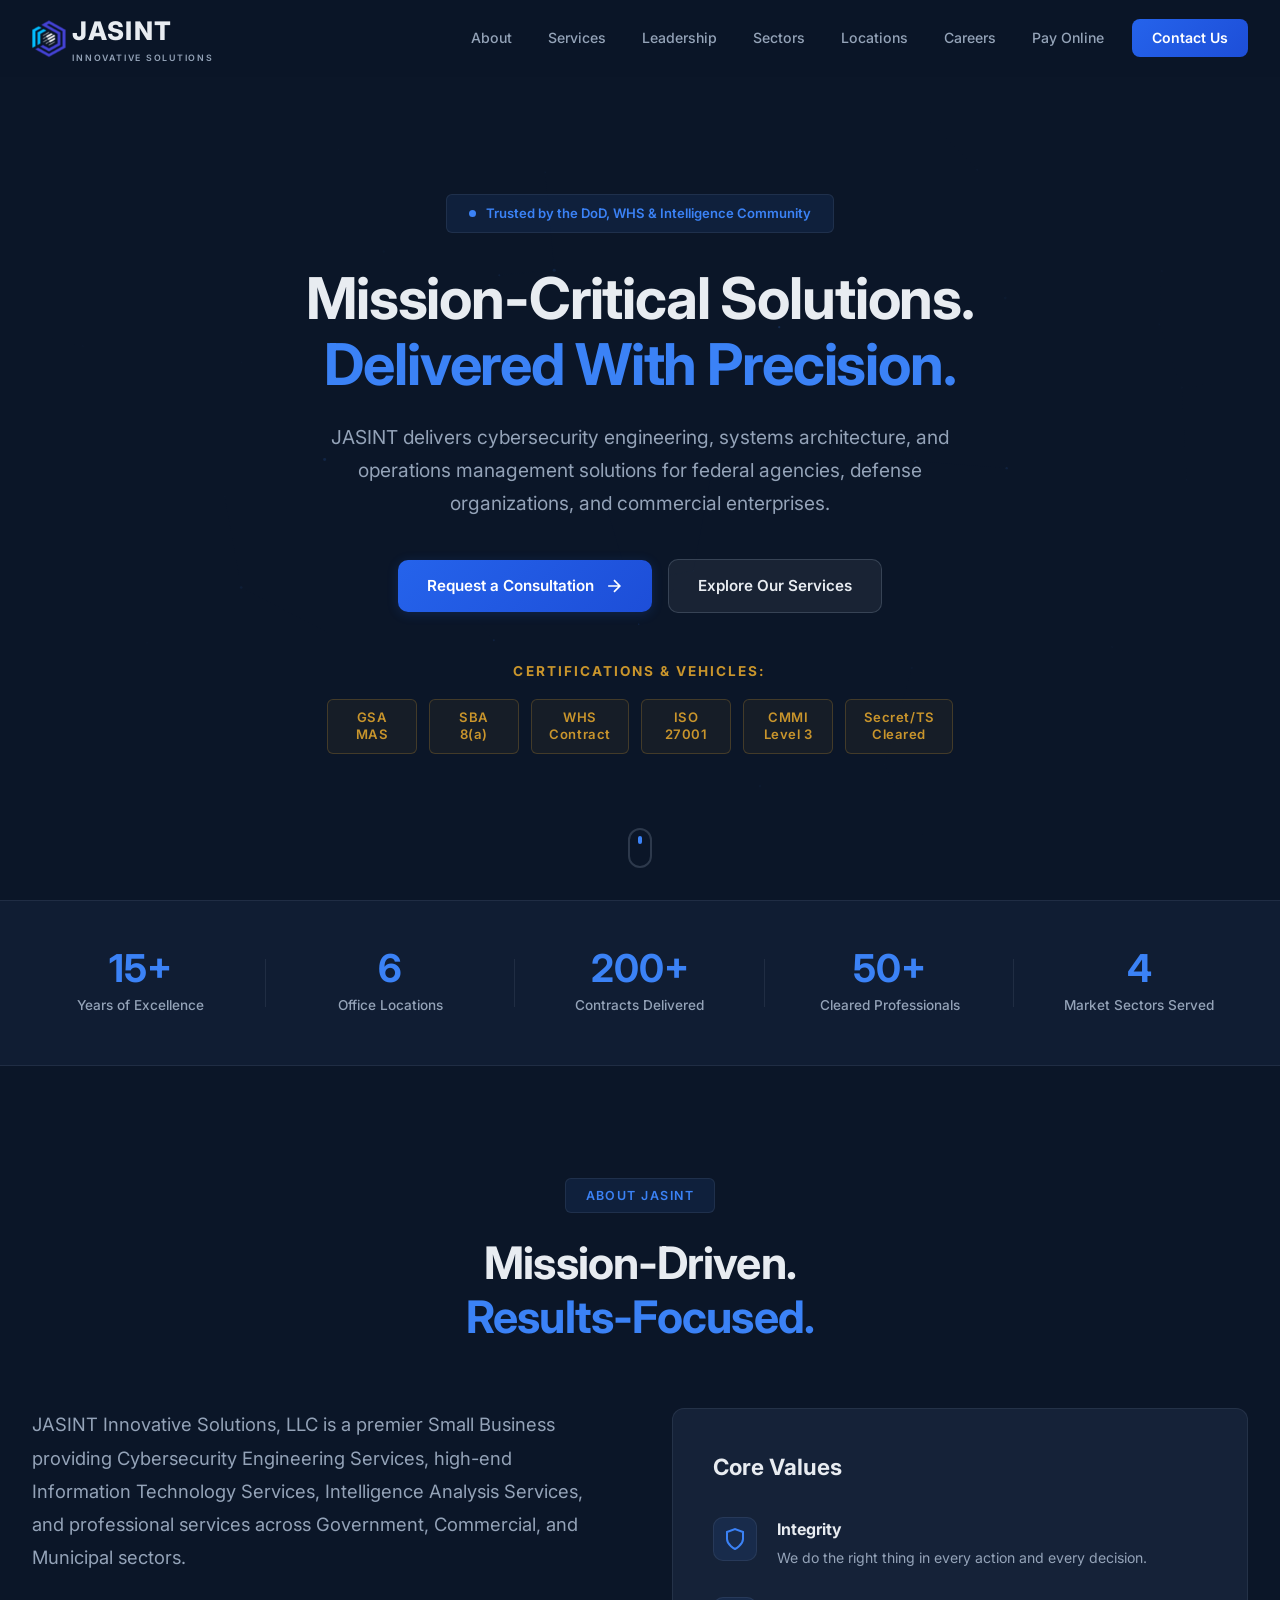
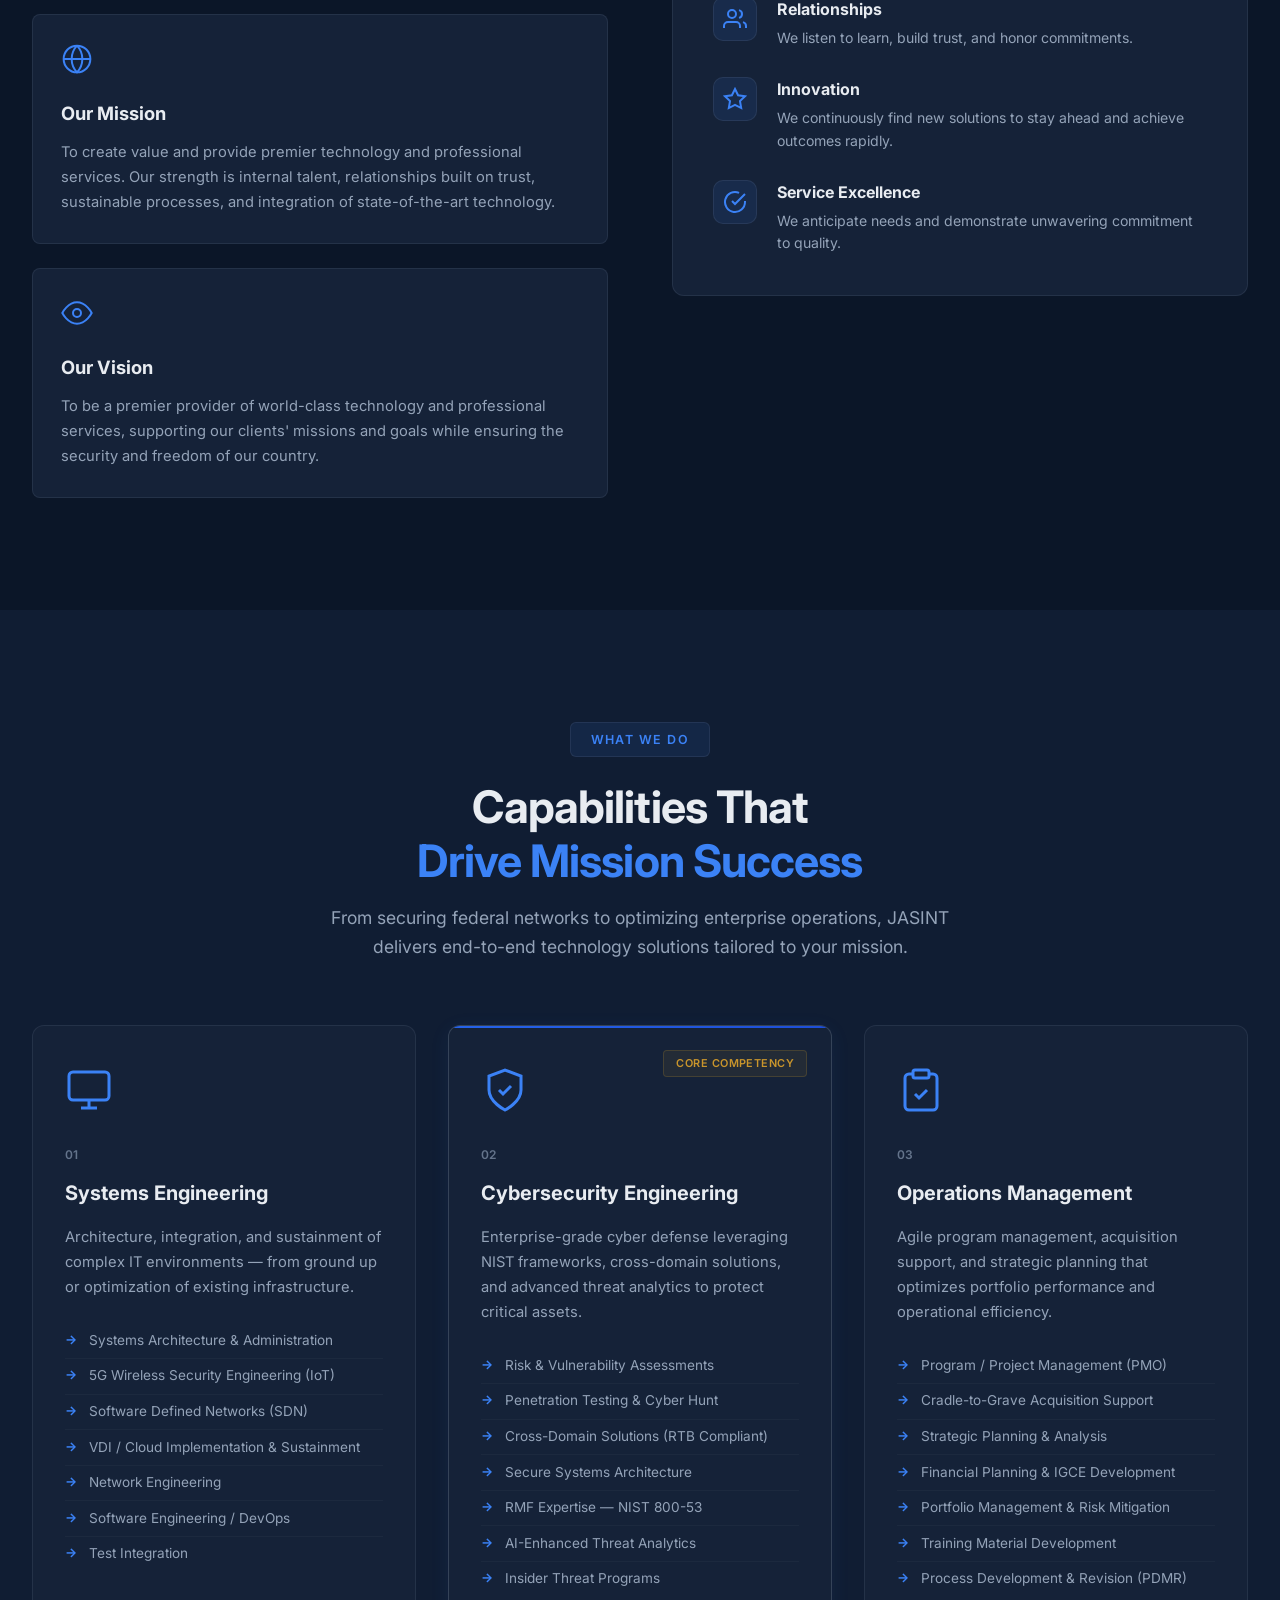
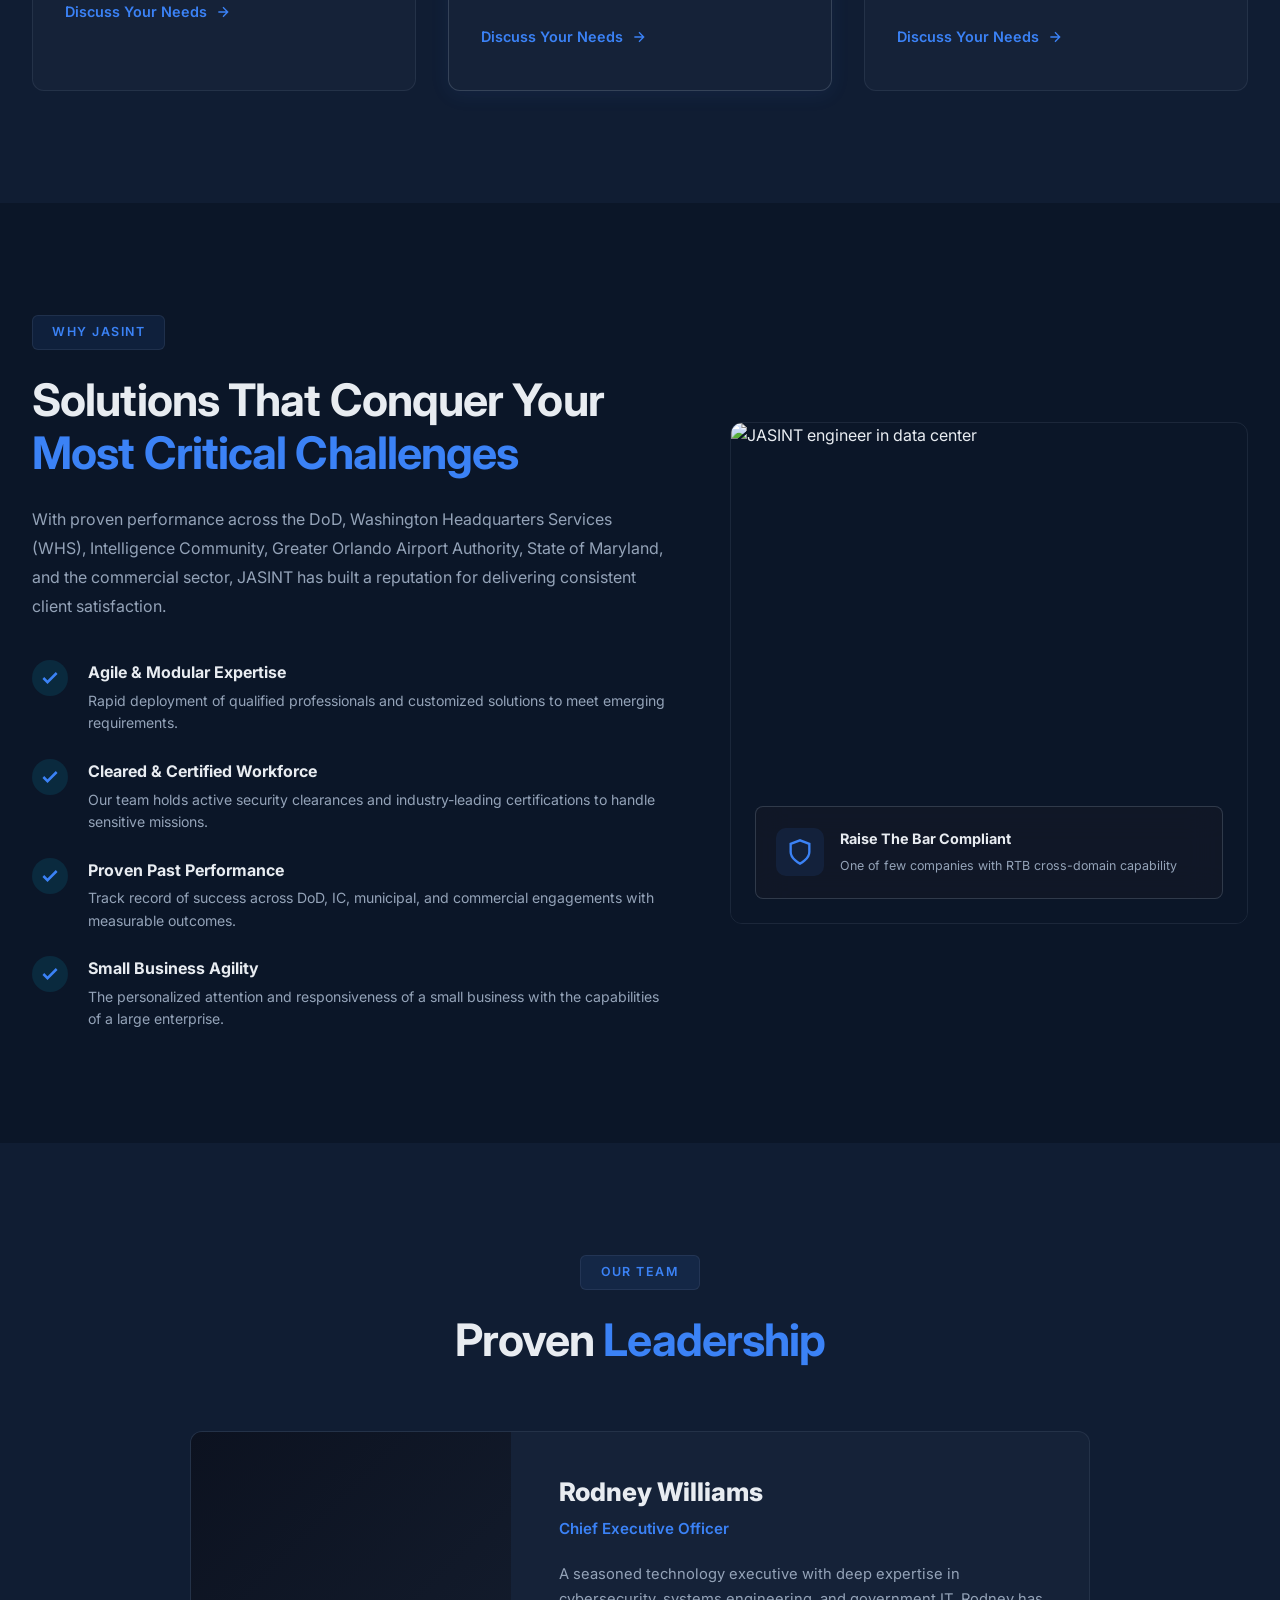
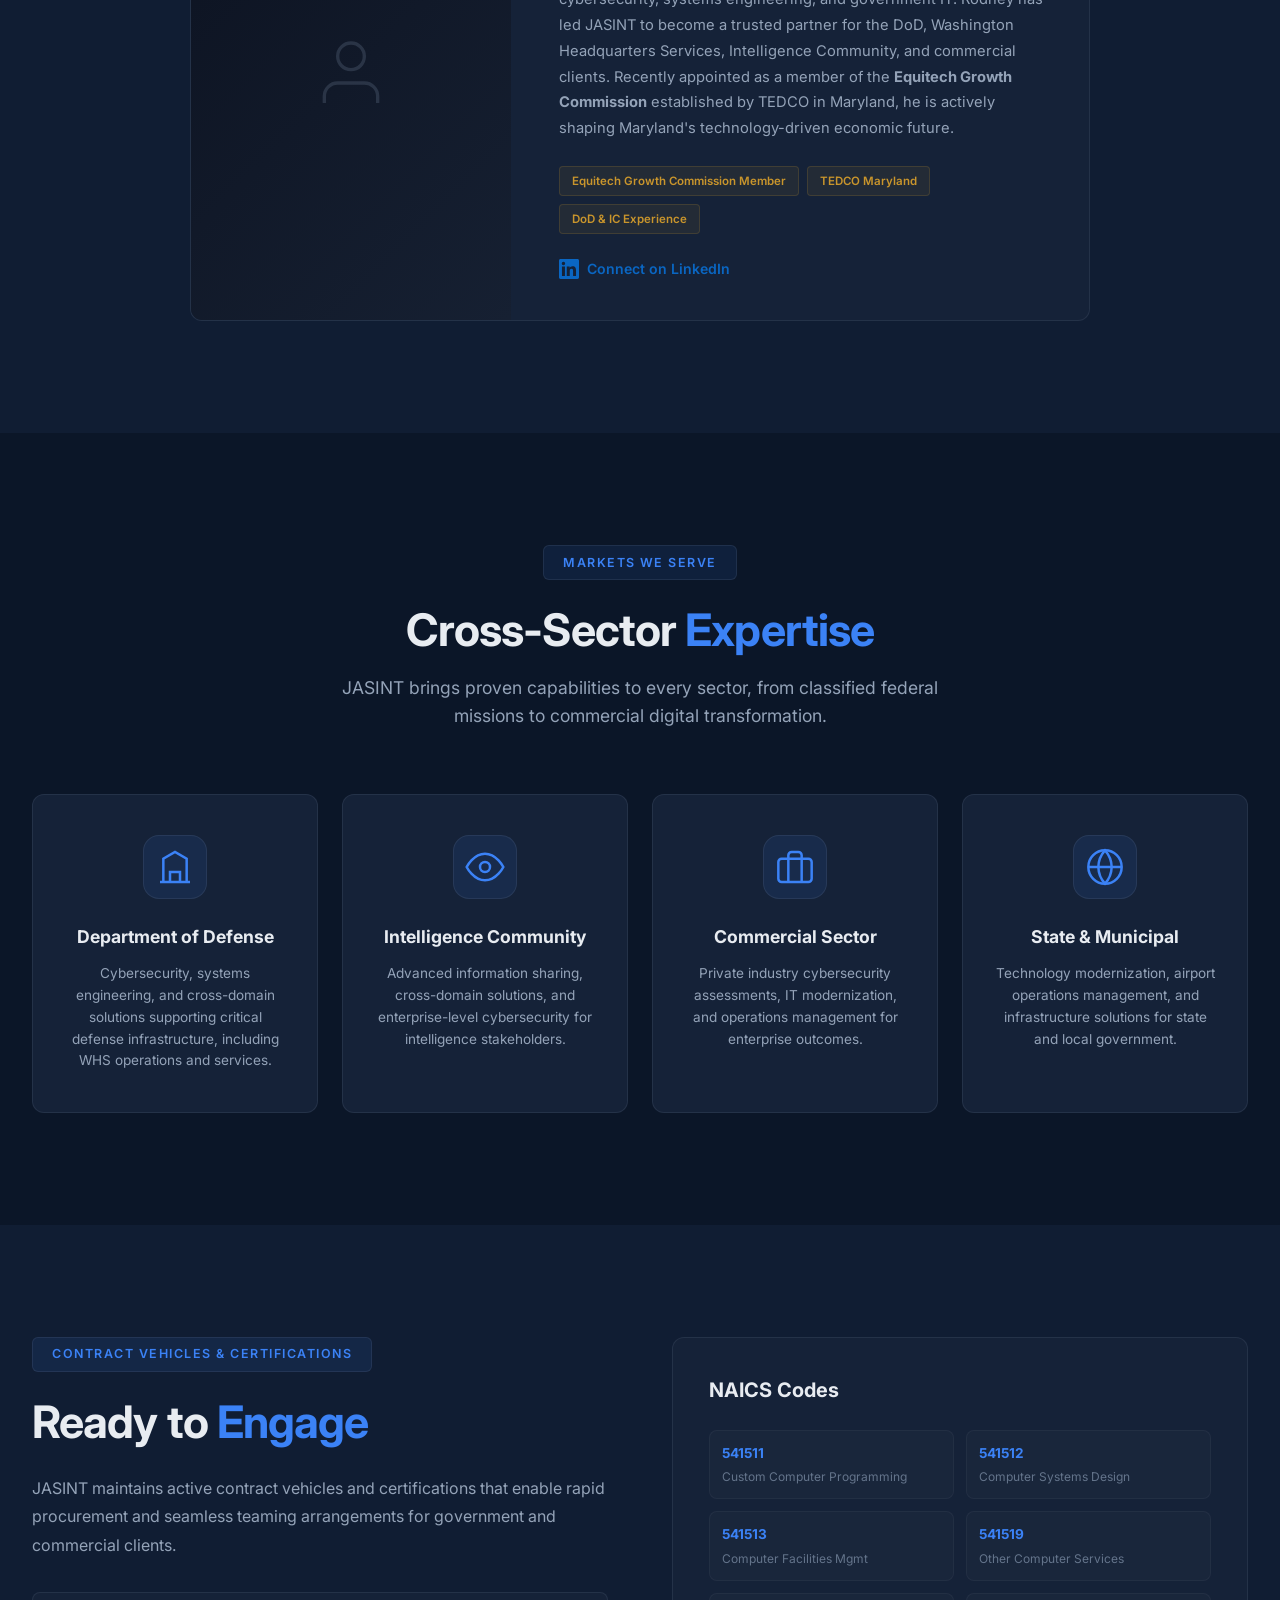
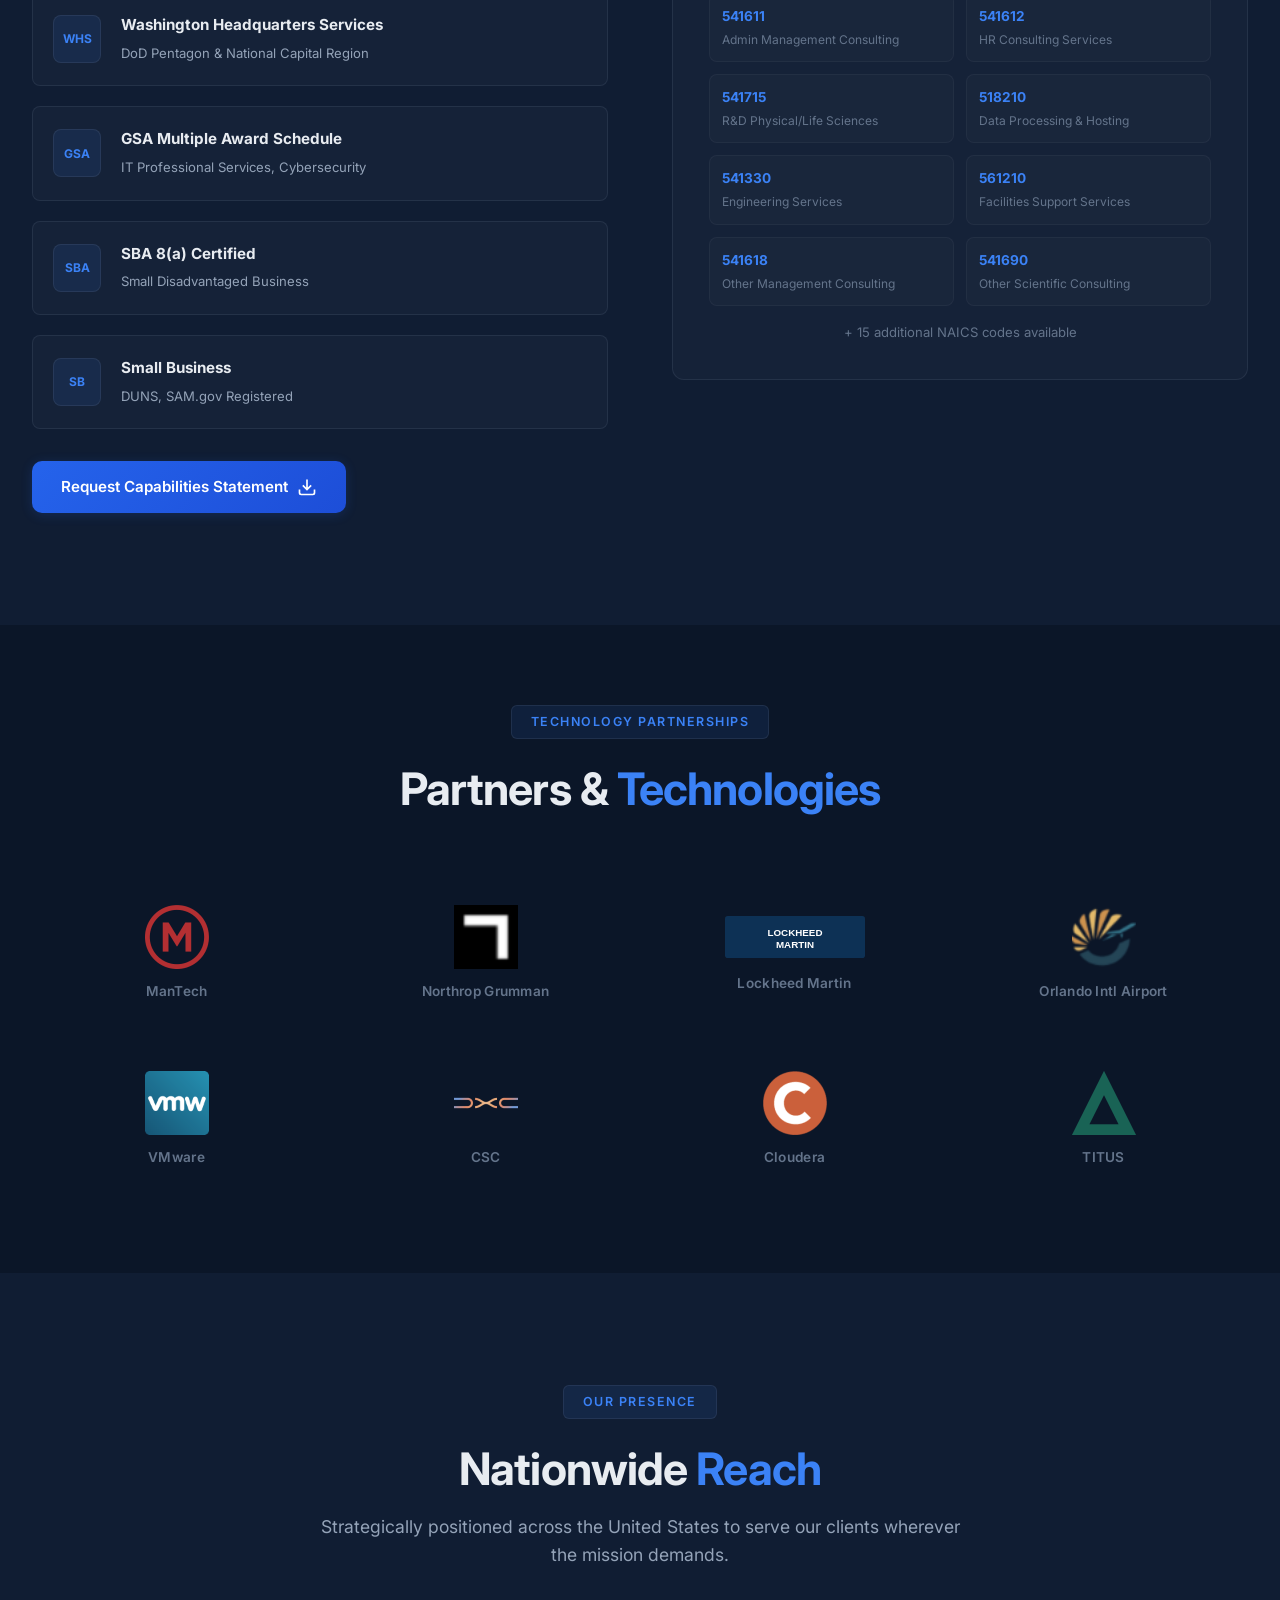
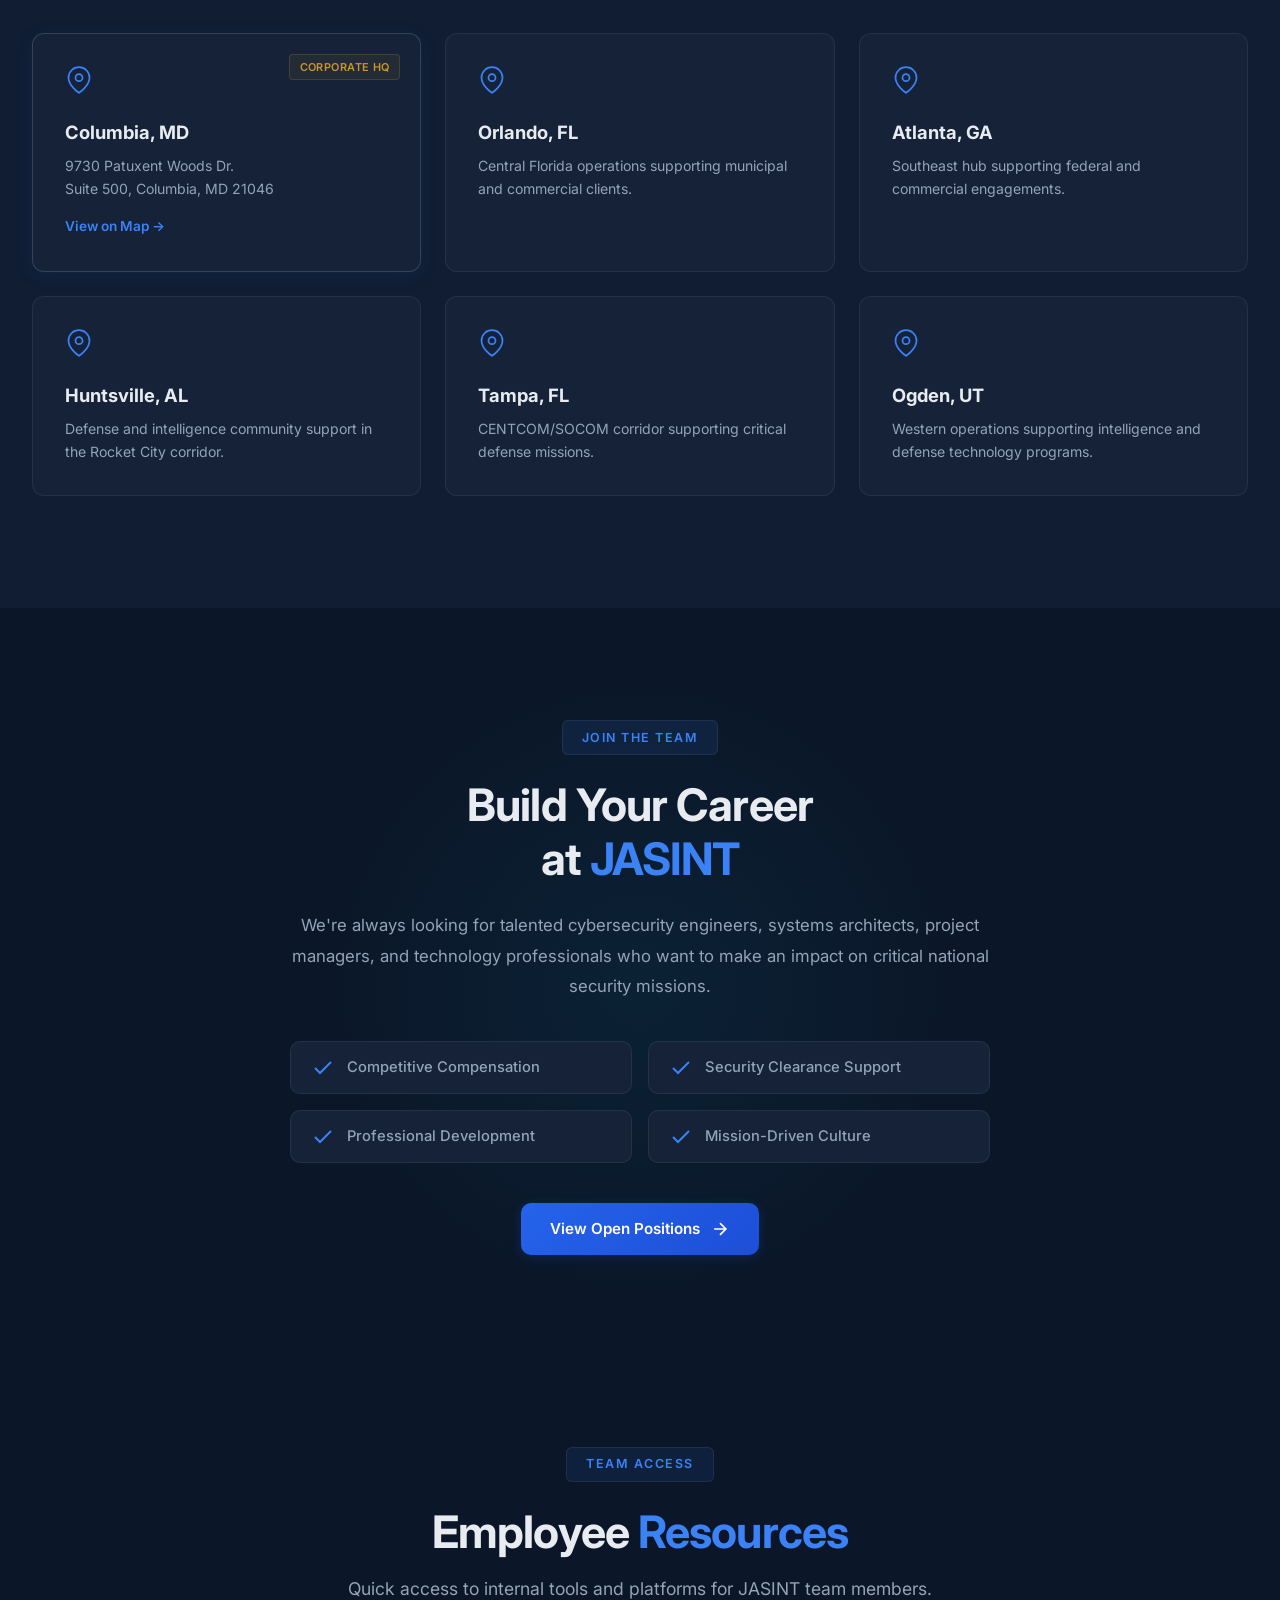
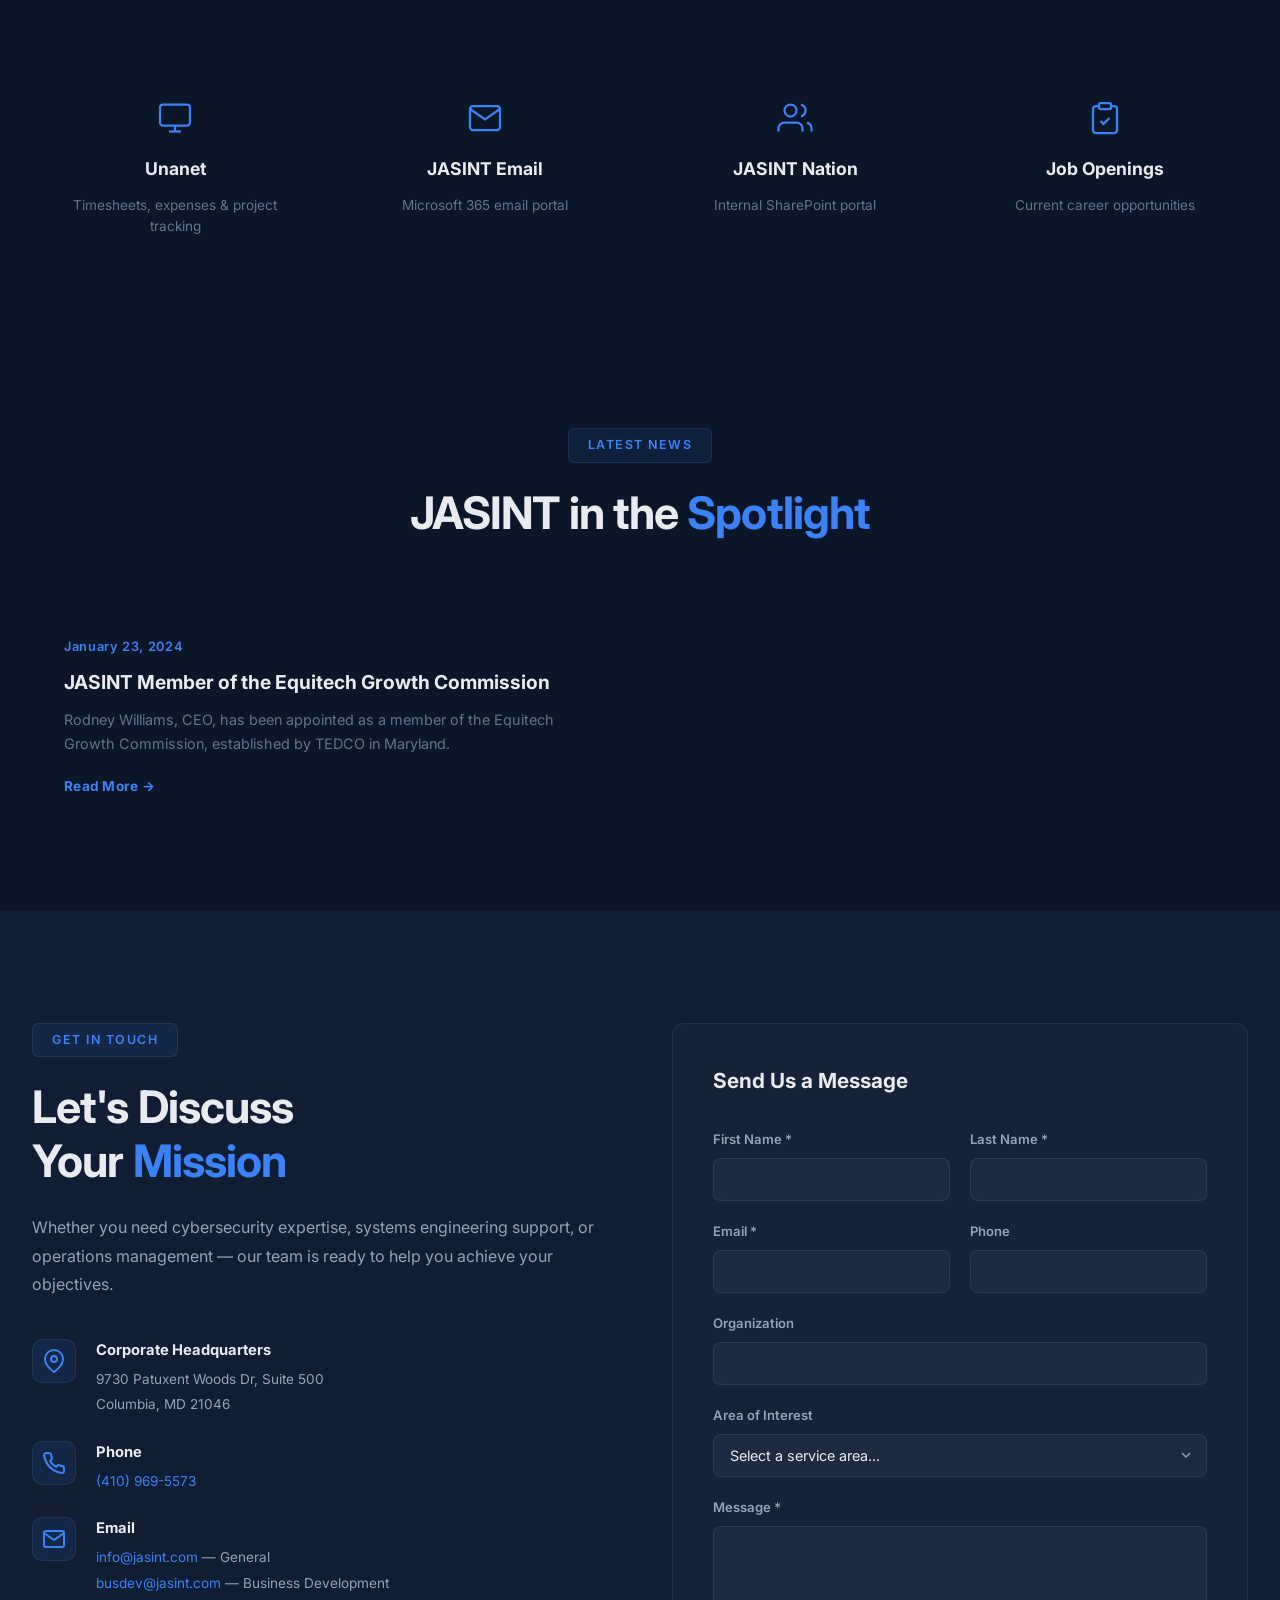
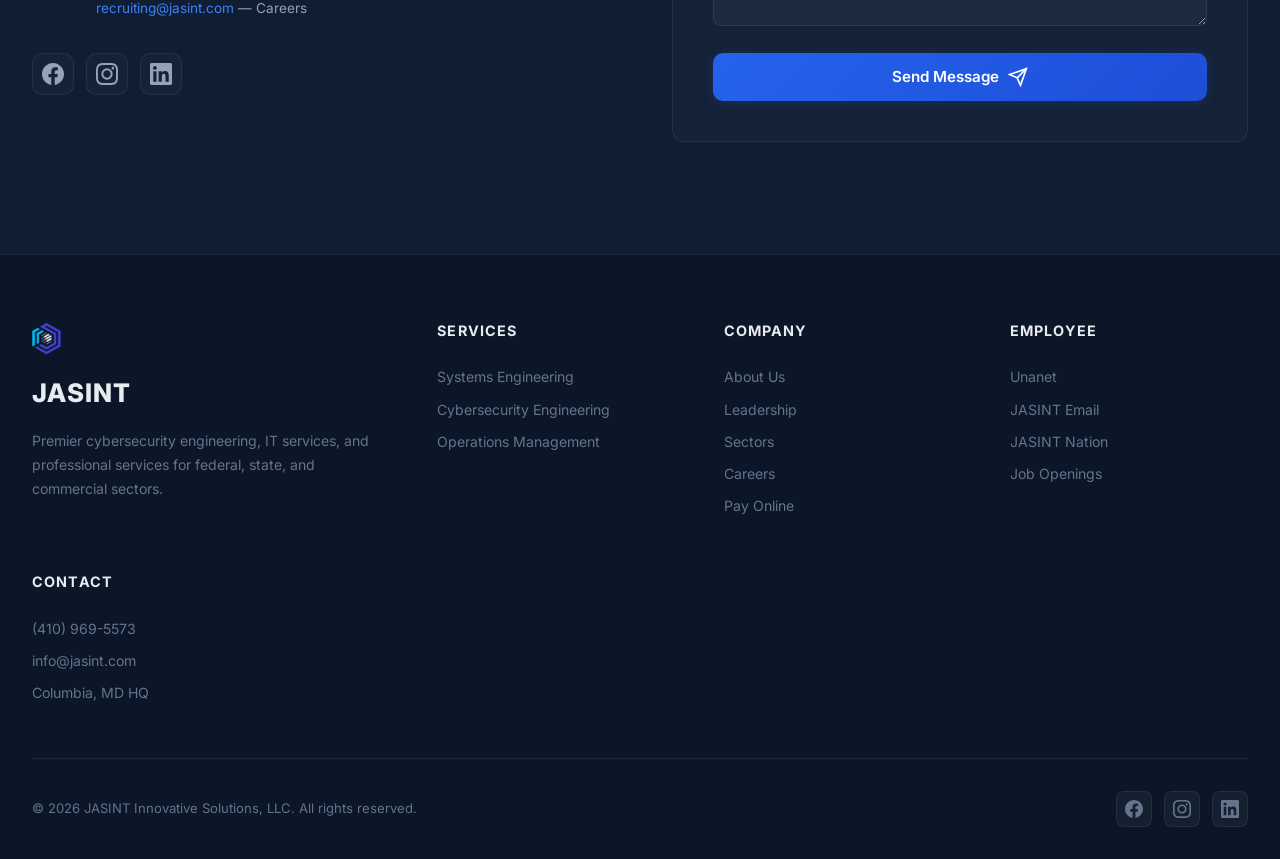
==== commit 2e1d145d: "Improve cert badges - bigger, cleaner layout matching original" ====
--- a/index.html
+++ b/index.html
@@ -67,12 +67,12 @@
             <div class="hero-certifications">
                 <span class="cert-label">Certifications &amp; Vehicles:</span>
                 <div class="cert-badges">
-                    <span class="cert-badge">GSA MAS</span>
-                    <span class="cert-badge">SBA 8(a)</span>
-                    <span class="cert-badge">WHS Contract</span>
-                    <span class="cert-badge">ISO 27001</span>
-                    <span class="cert-badge">CMMI Level 3</span>
-                    <span class="cert-badge">Secret/TS Cleared</span>
+                    <span class="cert-badge">GSA<br>MAS</span>
+                    <span class="cert-badge">SBA<br>8(a)</span>
+                    <span class="cert-badge">WHS<br>Contract</span>
+                    <span class="cert-badge">ISO<br>27001</span>
+                    <span class="cert-badge">CMMI<br>Level 3</span>
+                    <span class="cert-badge">Secret/TS<br>Cleared</span>
                 </div>
             </div>
         </div>
@@ -187,18 +187,6 @@
         </div>
     </section>
 
-    <!-- ===================== CERTIFICATIONS ===================== -->
-    <section class="certifications">
-        <div class="container">
-            <div class="cert-bar">
-                <img src="logos/cmmi-badge.svg" alt="CMMI SVC/2 Certified" class="cert-badge">
-                <div class="cert-text">
-                    <span class="cert-label">CMMI SVC/2 Appraised</span>
-                    <span class="cert-desc">Capability Maturity Model Integration — Service Delivery Level 2</span>
-                </div>
-            </div>
-        </div>
-    </section>
 
     <!-- ===================== SERVICES ===================== -->
     <section class="services" id="services">
--- a/styles.css
+++ b/styles.css
@@ -369,35 +369,40 @@
 
 .hero-certifications {
     animation: fadeInUp 1s ease 0.8s both;
+    margin-top: 2.5rem;
 }
 
 .cert-label {
-    font-size: 0.78rem;
-    color: var(--text-muted);
+    font-size: 0.85rem;
+    color: var(--gold);
     text-transform: uppercase;
-    letter-spacing: 0.1em;
-    margin-bottom: 0.75rem;
+    letter-spacing: 0.15em;
+    margin-bottom: 1rem;
     display: block;
+    font-weight: 700;
 }
 
 .cert-badges {
     display: flex;
-    align-items: center;
+    align-items: stretch;
     justify-content: center;
-    gap: 0.5rem;
+    gap: 0.75rem;
     flex-wrap: wrap;
 }
 
 .cert-badge {
     font-family: var(--font);
-    font-size: 0.72rem;
+    font-size: 0.82rem;
     font-weight: 600;
     color: var(--gold);
-    background: rgba(201, 149, 44, 0.08);
-    border: 1px solid rgba(201, 149, 44, 0.2);
-    padding: 0.3rem 0.8rem;
-    border-radius: 4px;
-    letter-spacing: 0.03em;
+    background: rgba(201, 149, 44, 0.06);
+    border: 1px solid rgba(201, 149, 44, 0.25);
+    padding: 0.6rem 1.1rem;
+    border-radius: 6px;
+    letter-spacing: 0.04em;
+    line-height: 1.3;
+    text-align: center;
+    min-width: 90px;
 }
 
 /* Hero scroll indicator */
@@ -1193,49 +1198,6 @@
     text-transform: uppercase;
 }
 
-/* ============================================
-   CERTIFICATIONS
-   ============================================ */
-.certifications {
-    padding: 2rem 0;
-}
-
-.cert-bar {
-    display: flex;
-    align-items: center;
-    gap: 1.5rem;
-    background: var(--surface);
-    border: 1px solid var(--border);
-    border-radius: 16px;
-    padding: 1.25rem 2rem;
-    max-width: 600px;
-    margin: 0 auto;
-}
-
-.cert-badge {
-    width: 72px;
-    height: 72px;
-    flex-shrink: 0;
-}
-
-.cert-text {
-    display: flex;
-    flex-direction: column;
-    gap: 0.25rem;
-}
-
-.cert-label {
-    font-size: 1.05rem;
-    font-weight: 700;
-    color: #c8a84e;
-    letter-spacing: 0.03em;
-}
-
-.cert-desc {
-    font-size: 0.8rem;
-    color: var(--text-muted);
-    line-height: 1.4;
-}
 
 /* ============================================
    LOCATIONS
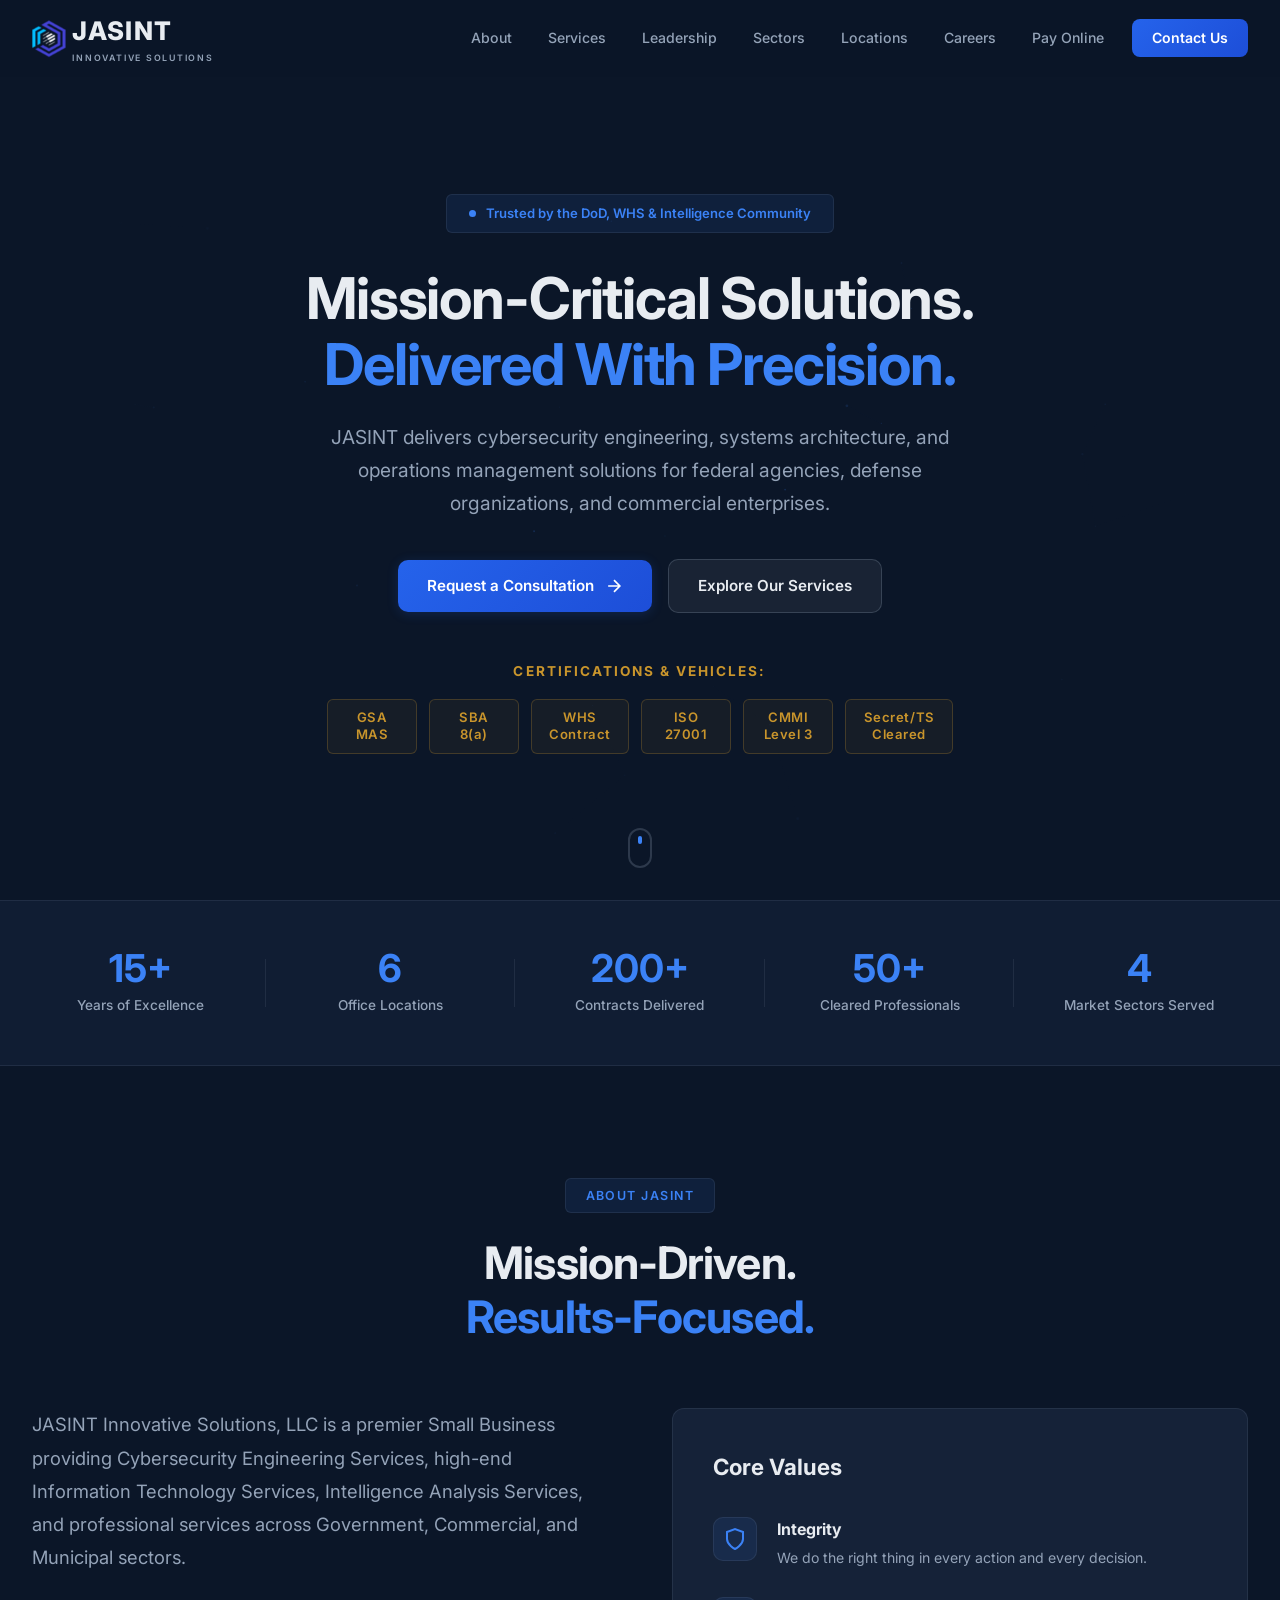
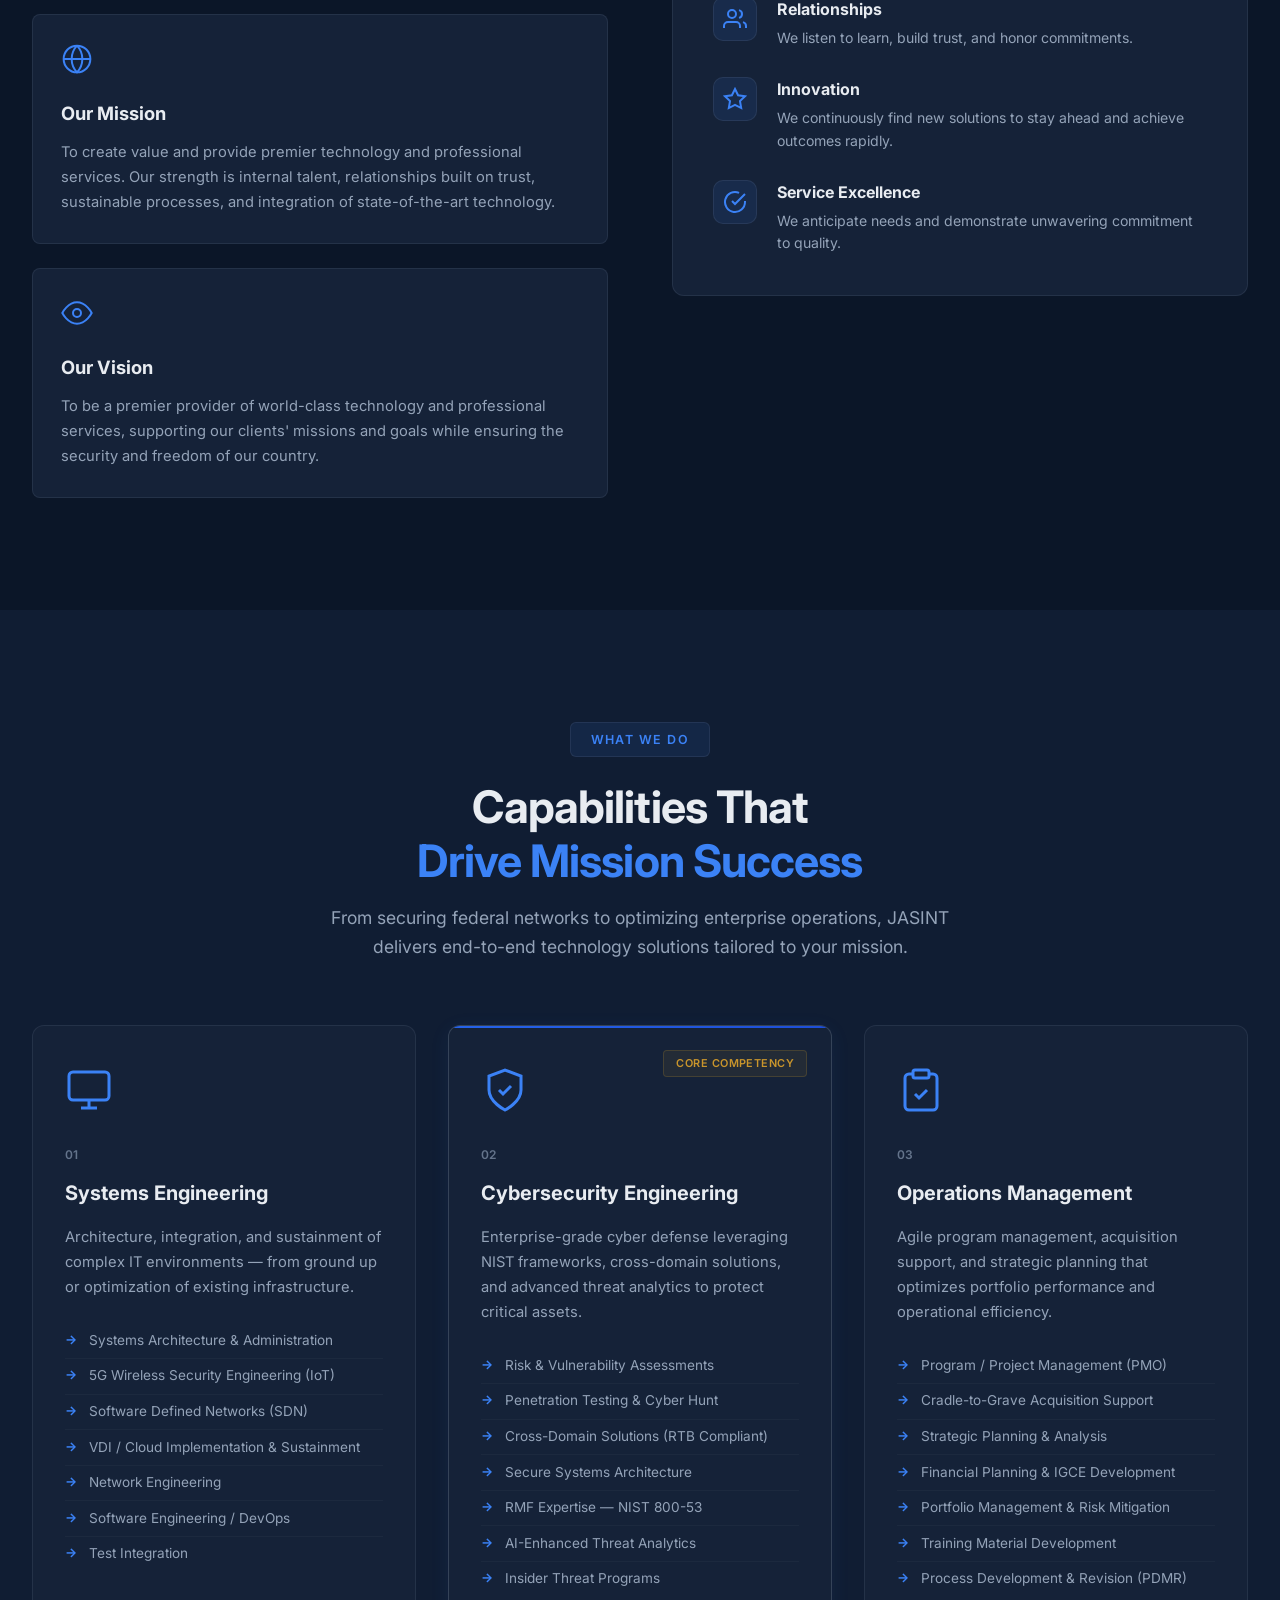
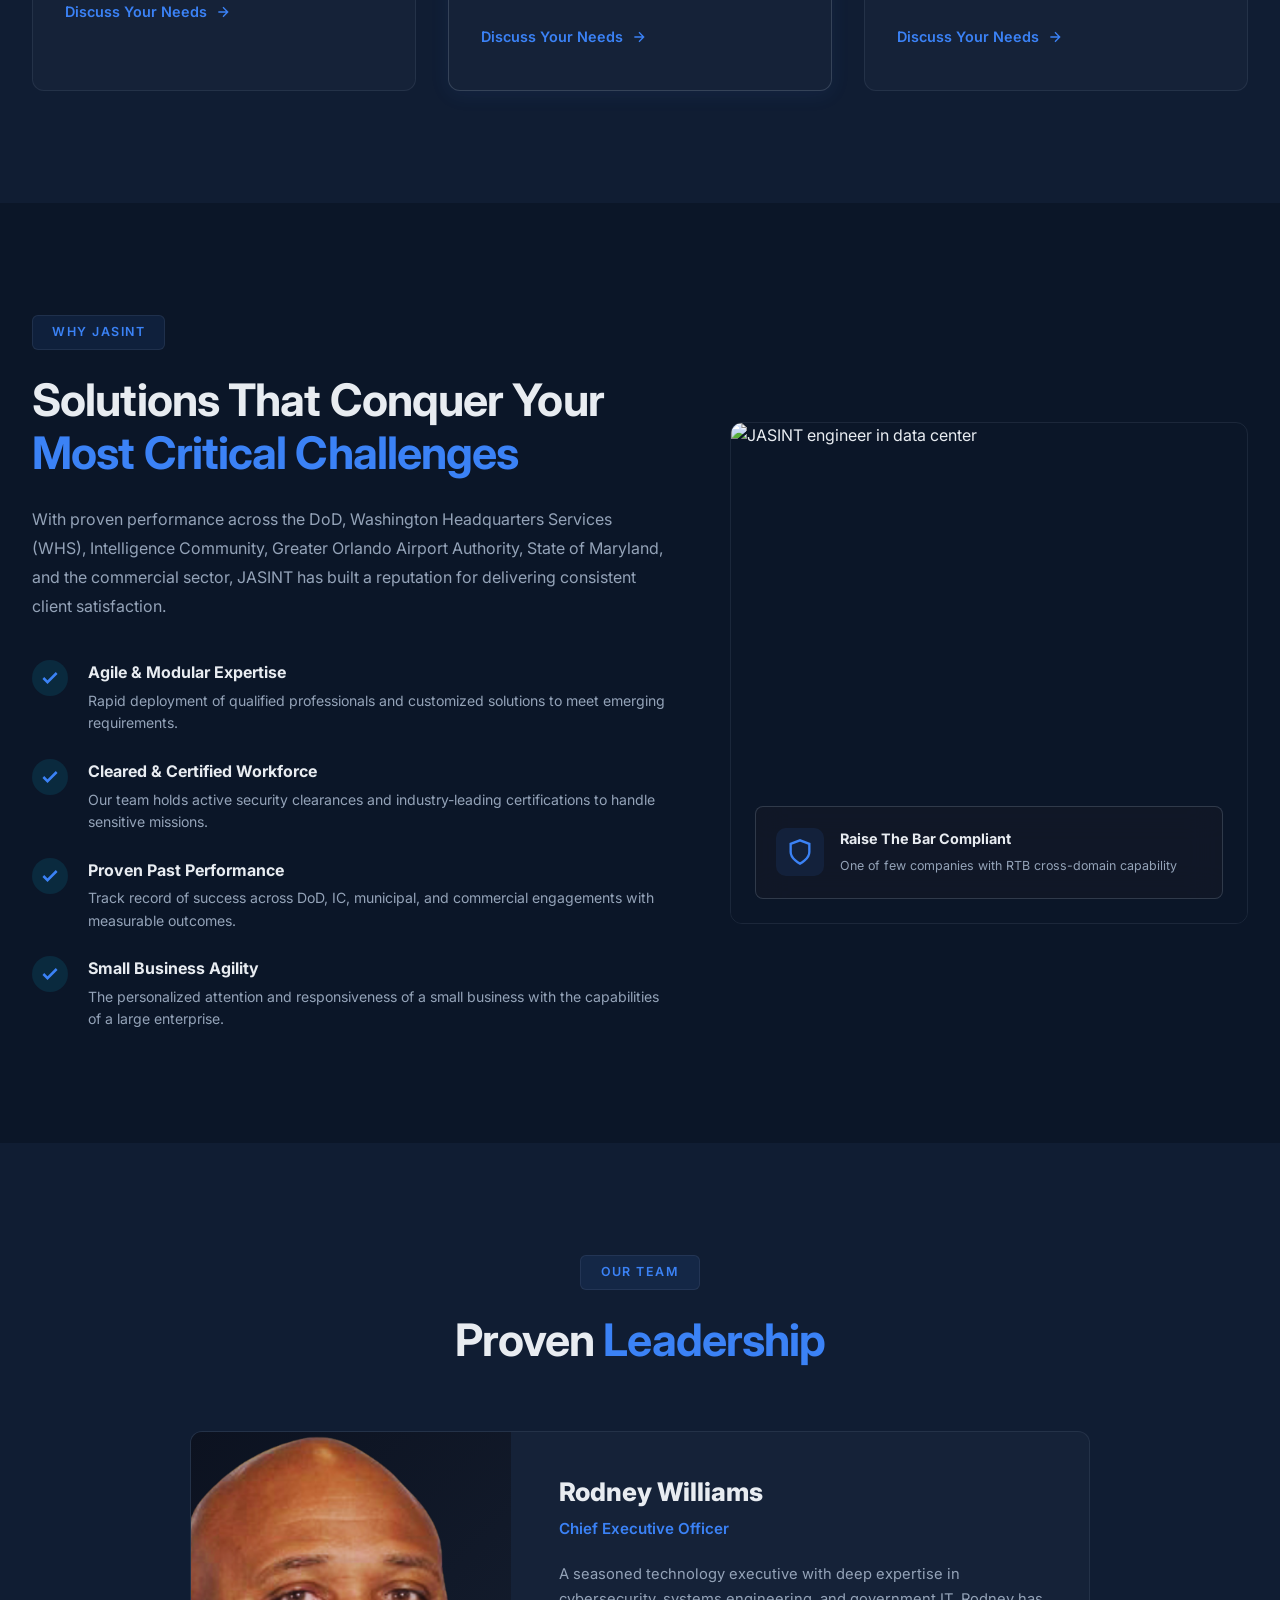
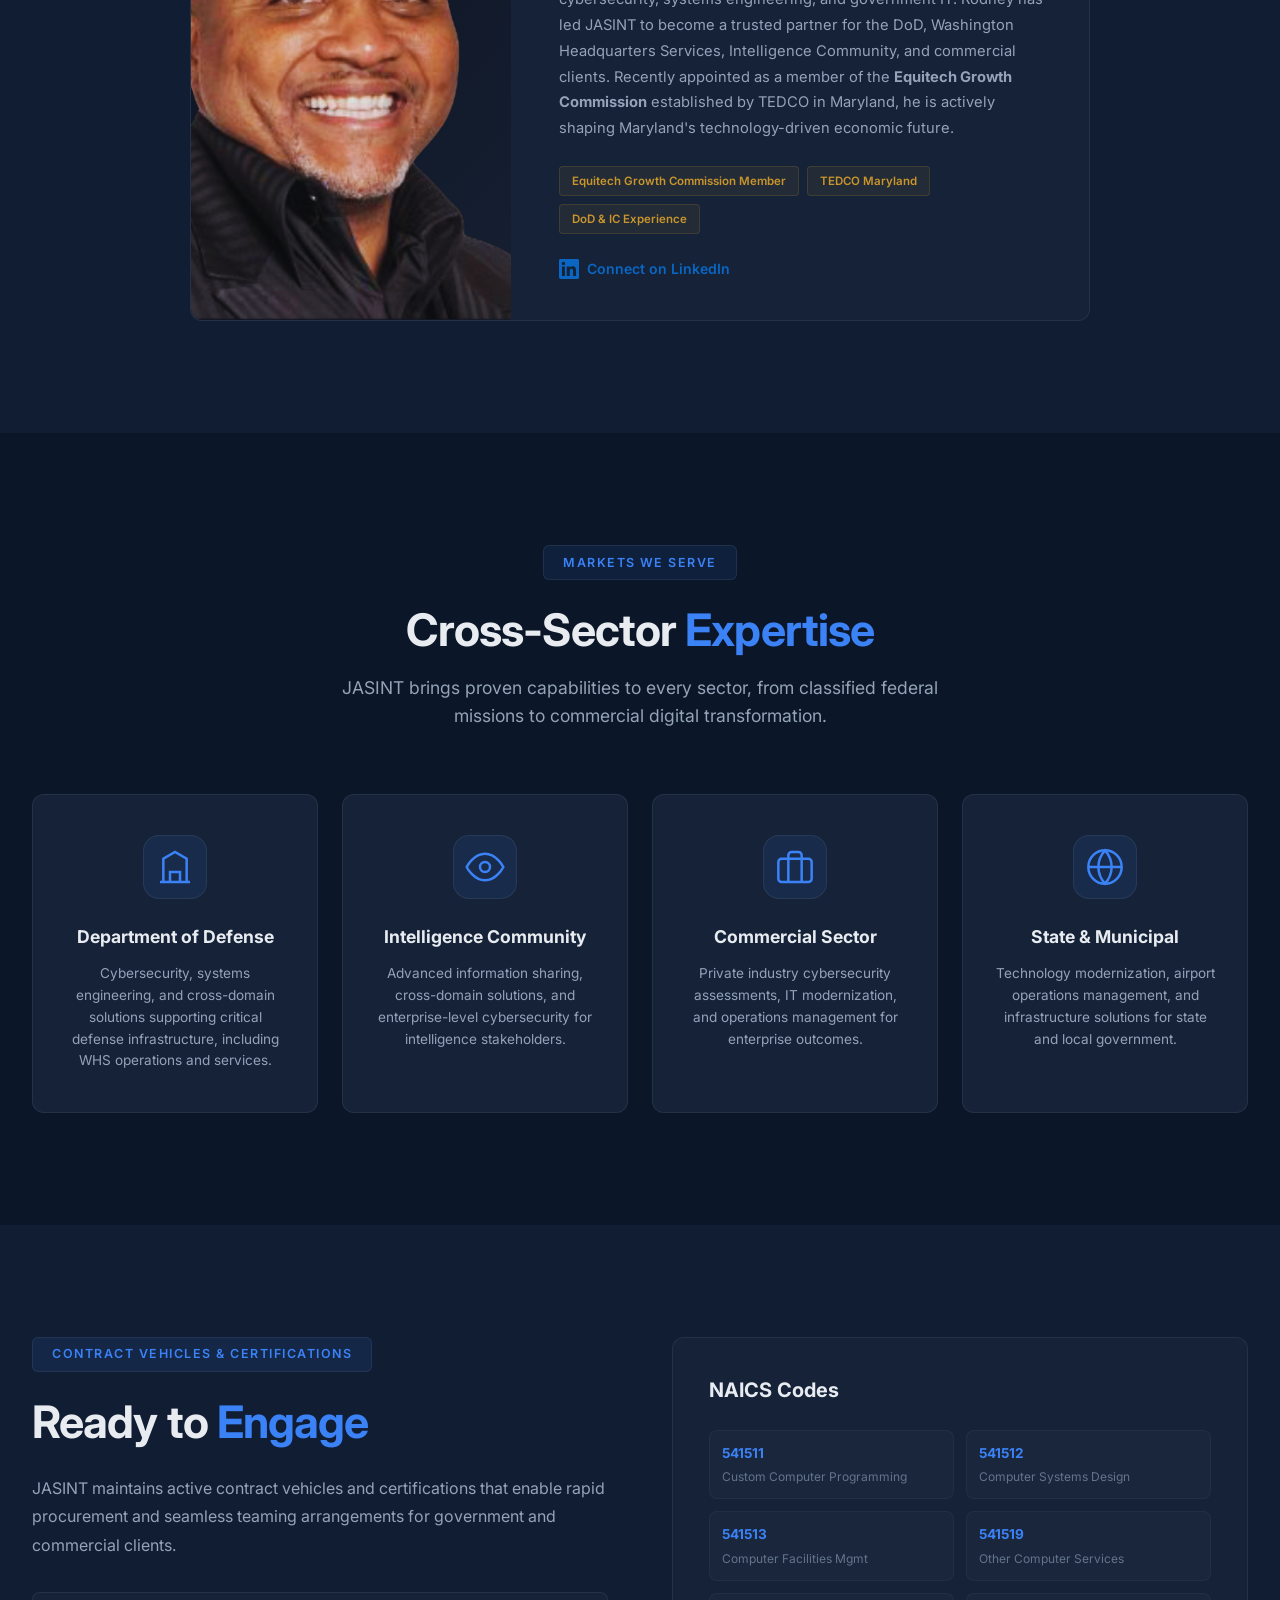
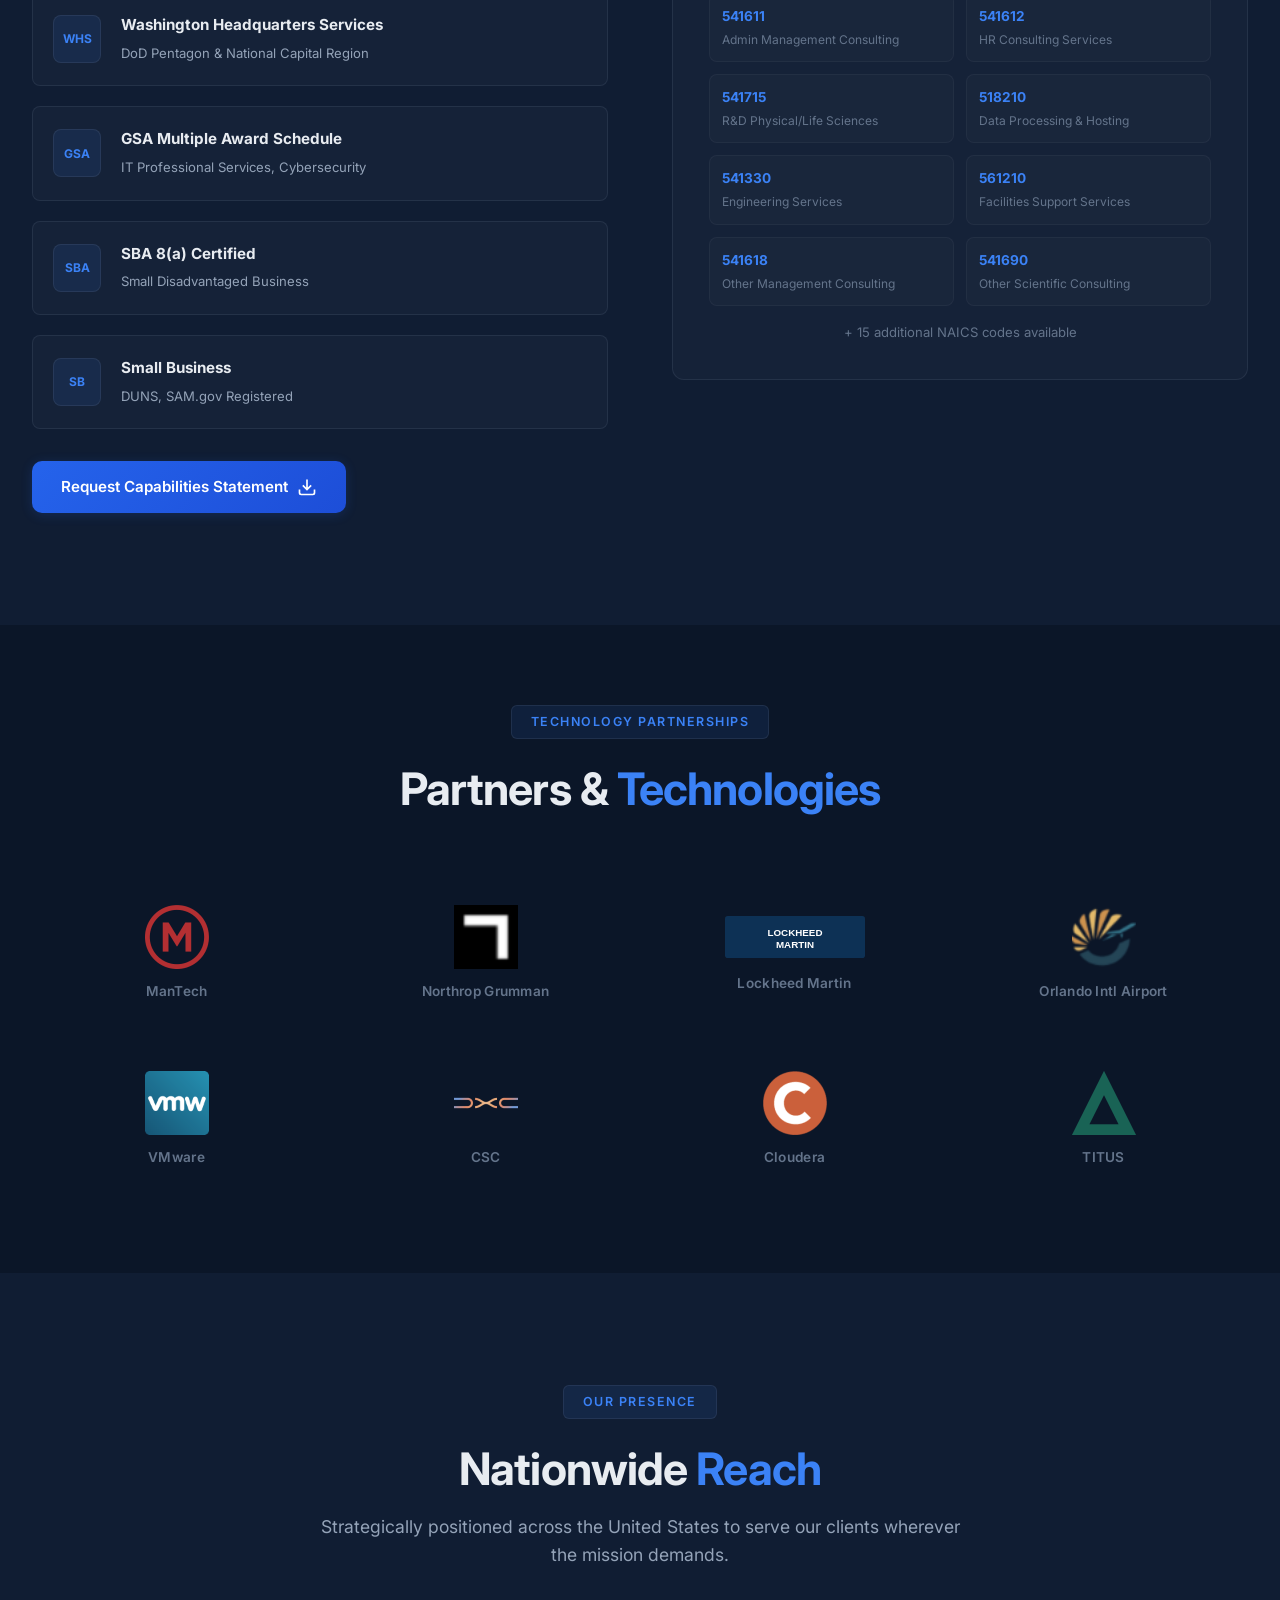
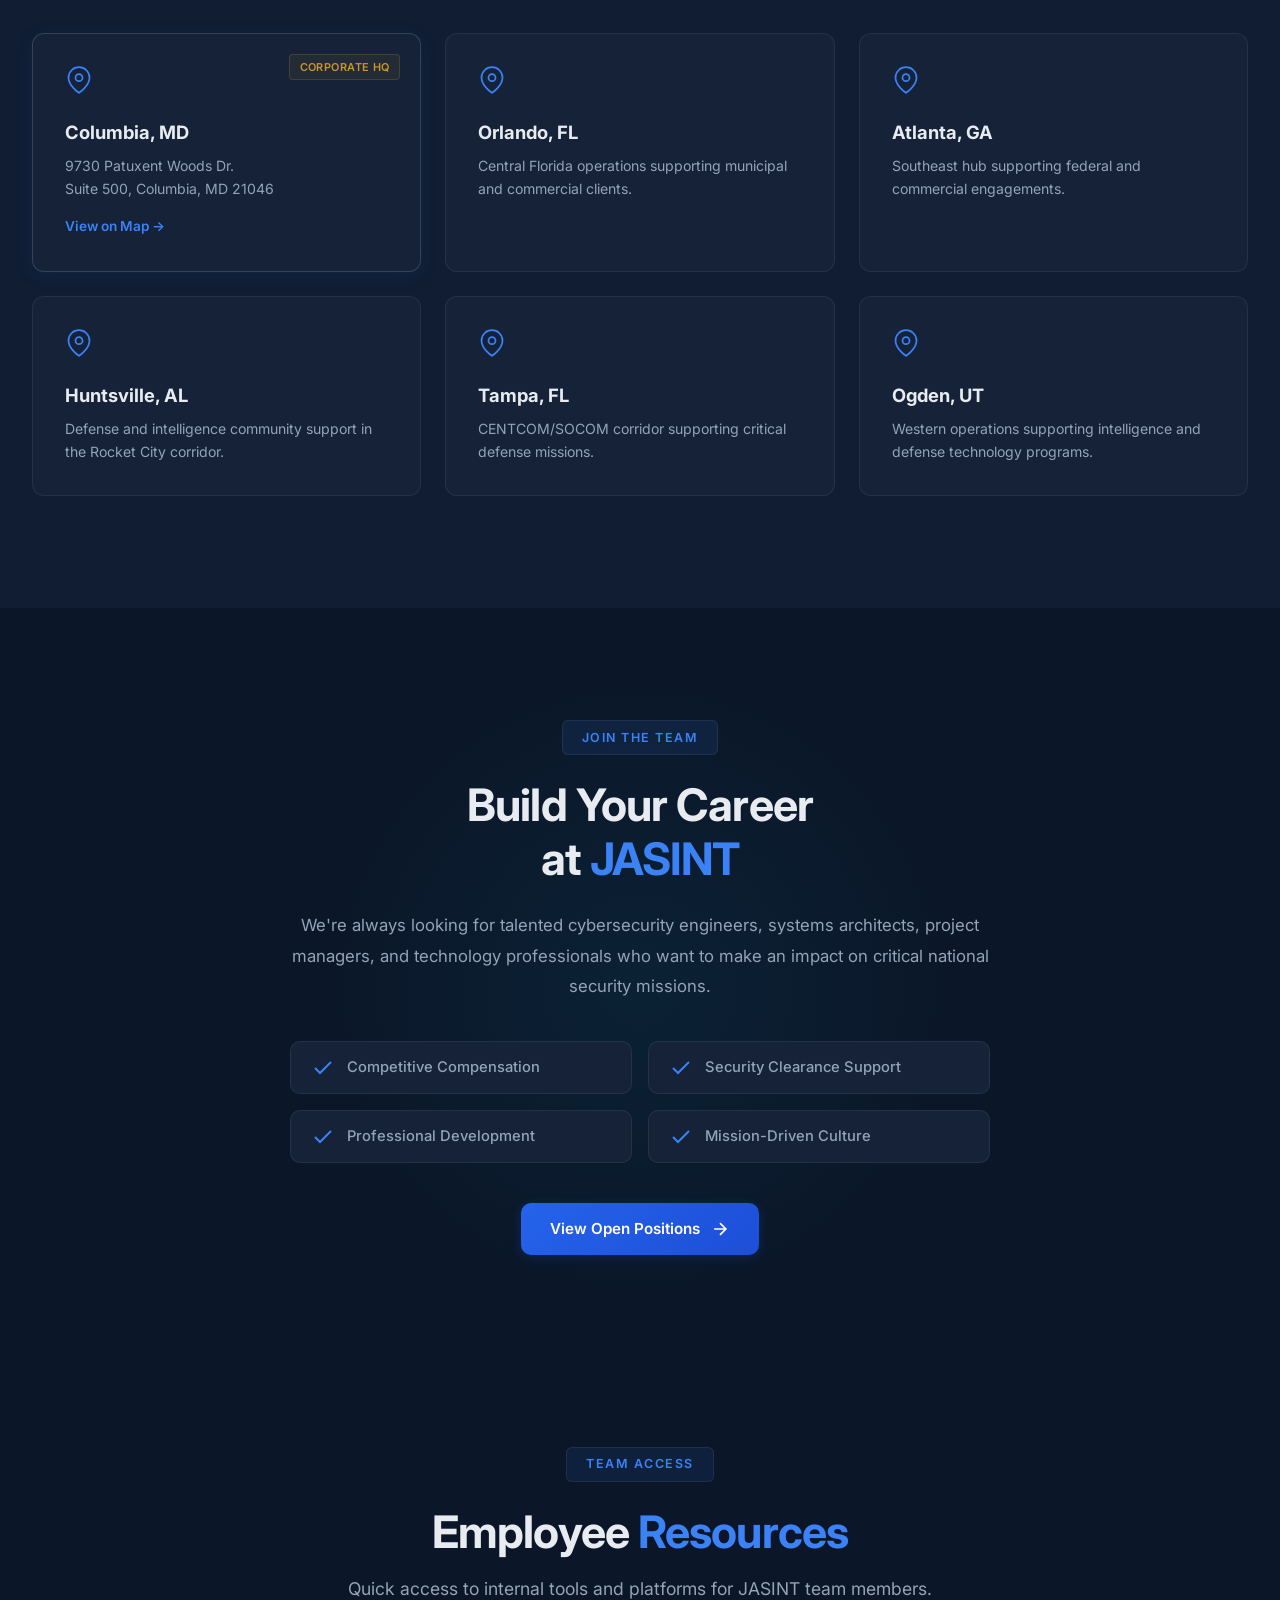
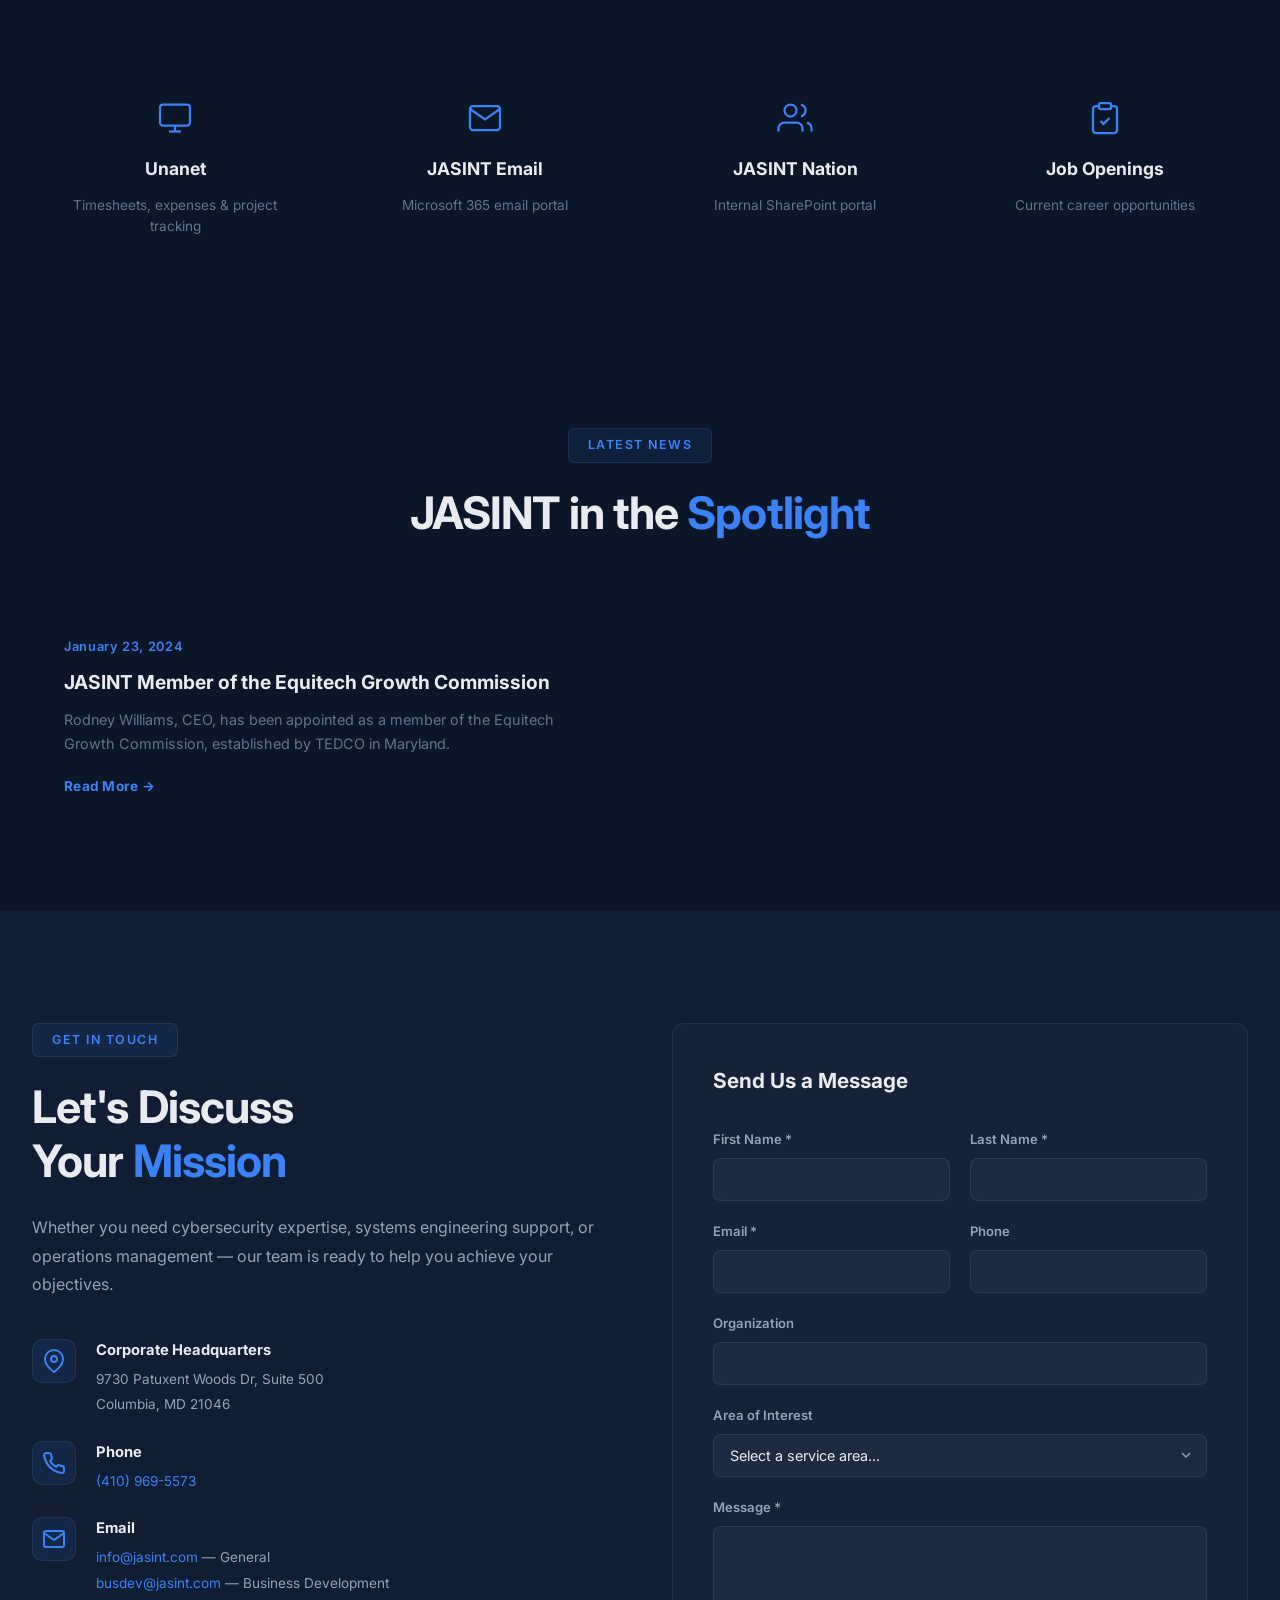
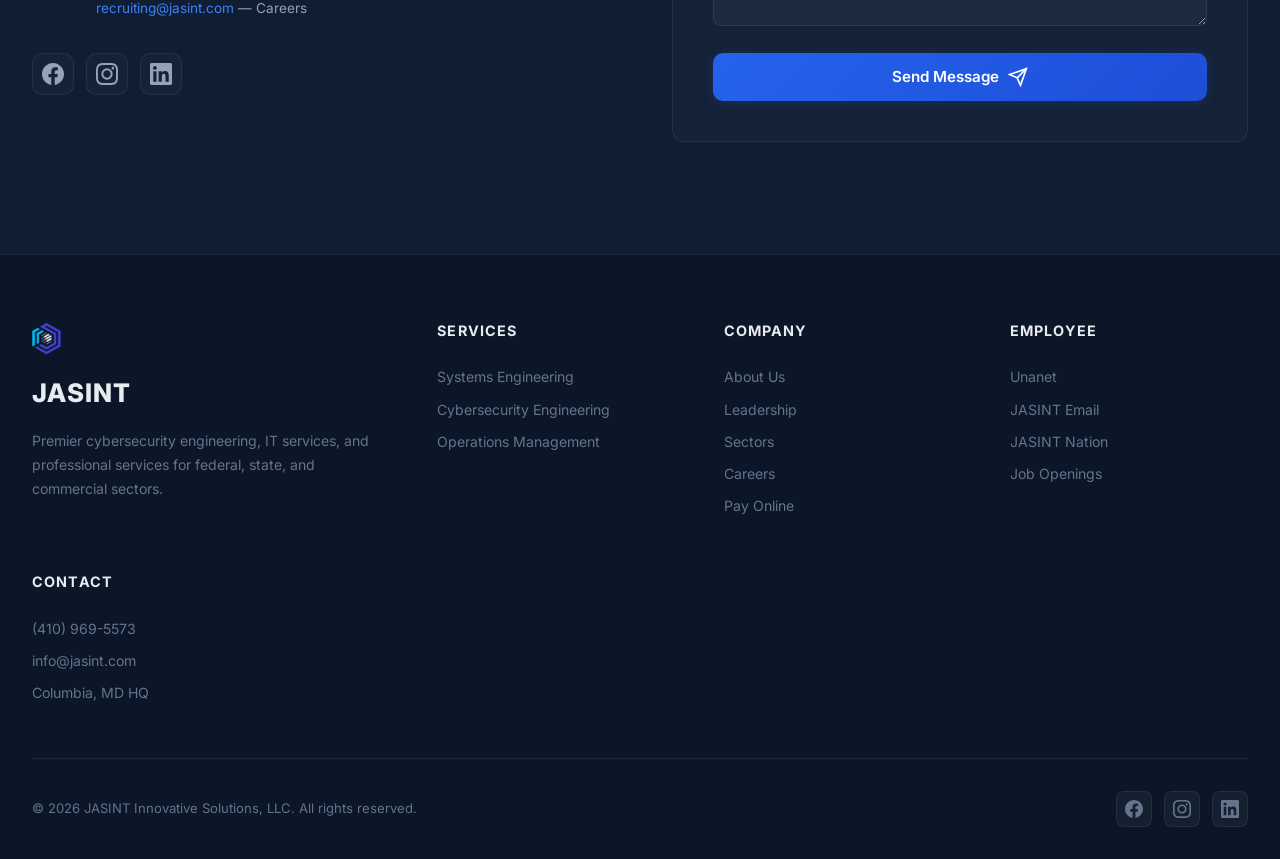
==== commit d6f868a8: "Add Rodney Williams photo to leadership section" ====
--- a/index.html
+++ b/index.html
@@ -351,9 +351,7 @@
             </div>
             <div class="leader-card">
                 <div class="leader-image">
-                    <div class="leader-placeholder">
-                        <svg width="80" height="80" viewBox="0 0 24 24" fill="none" stroke="currentColor" stroke-width="1"><path d="M20 21v-2a4 4 0 00-4-4H8a4 4 0 00-4 4v2"/><circle cx="12" cy="7" r="4"/></svg>
-                    </div>
+                    <img src="Untitled%20design%20(8).png" alt="Rodney Williams, CEO of JASINT Innovative Solutions" class="leader-photo">
                 </div>
                 <div class="leader-info">
                     <h3>Rodney Williams</h3>
--- a/styles.css
+++ b/styles.css
@@ -883,6 +883,14 @@
     min-height: 360px;
 }
 
+.leader-photo {
+    width: 100%;
+    height: 100%;
+    object-fit: cover;
+    object-position: center top;
+    display: block;
+}
+
 .leader-placeholder {
     color: var(--text-muted);
     opacity: 0.3;
@@ -2034,15 +2042,41 @@
 
     .hero-certifications {
         margin-bottom: 0;
+        margin-top: 2rem;
     }
 
     .cert-badges {
-        gap: 0.4rem;
+        gap: 0.5rem;
     }
 
     .cert-badge {
-        font-size: 0.68rem;
-        padding: 0.25rem 0.6rem;
+        font-size: 0.72rem;
+        padding: 0.45rem 0.8rem;
+        min-width: 75px;
+    }
+
+    .cert-label {
+        font-size: 0.78rem;
+        margin-bottom: 0.75rem;
+    }
+
+    .partners-grid {
+        grid-template-columns: repeat(2, 1fr);
+        gap: 1rem;
+    }
+
+    .partner-logo {
+        width: 52px;
+        height: 52px;
+    }
+
+    .partner-item {
+        min-height: 120px;
+        padding: 1.25rem 1rem;
+    }
+
+    .resources-grid {
+        grid-template-columns: 1fr;
     }
 
     /* Stats — fix orphaned 5th item */
@@ -2231,12 +2265,41 @@
     }
 
     .cert-badges {
-        gap: 0.3rem;
+        gap: 0.4rem;
+        justify-content: center;
     }
 
     .cert-badge {
-        font-size: 0.6rem;
-        padding: 0.2rem 0.45rem;
+        font-size: 0.65rem;
+        padding: 0.35rem 0.6rem;
+        min-width: 65px;
+    }
+
+    .cert-label {
+        font-size: 0.72rem;
+    }
+
+    .partners-grid {
+        grid-template-columns: repeat(2, 1fr);
+        gap: 0.75rem;
+    }
+
+    .partner-logo {
+        width: 44px;
+        height: 44px;
+    }
+
+    .partner-logo-wide {
+        height: 36px;
+    }
+
+    .partner-name {
+        font-size: 0.75rem;
+    }
+
+    .partner-item {
+        min-height: 100px;
+        padding: 1rem 0.75rem;
     }
 
     .btn {
